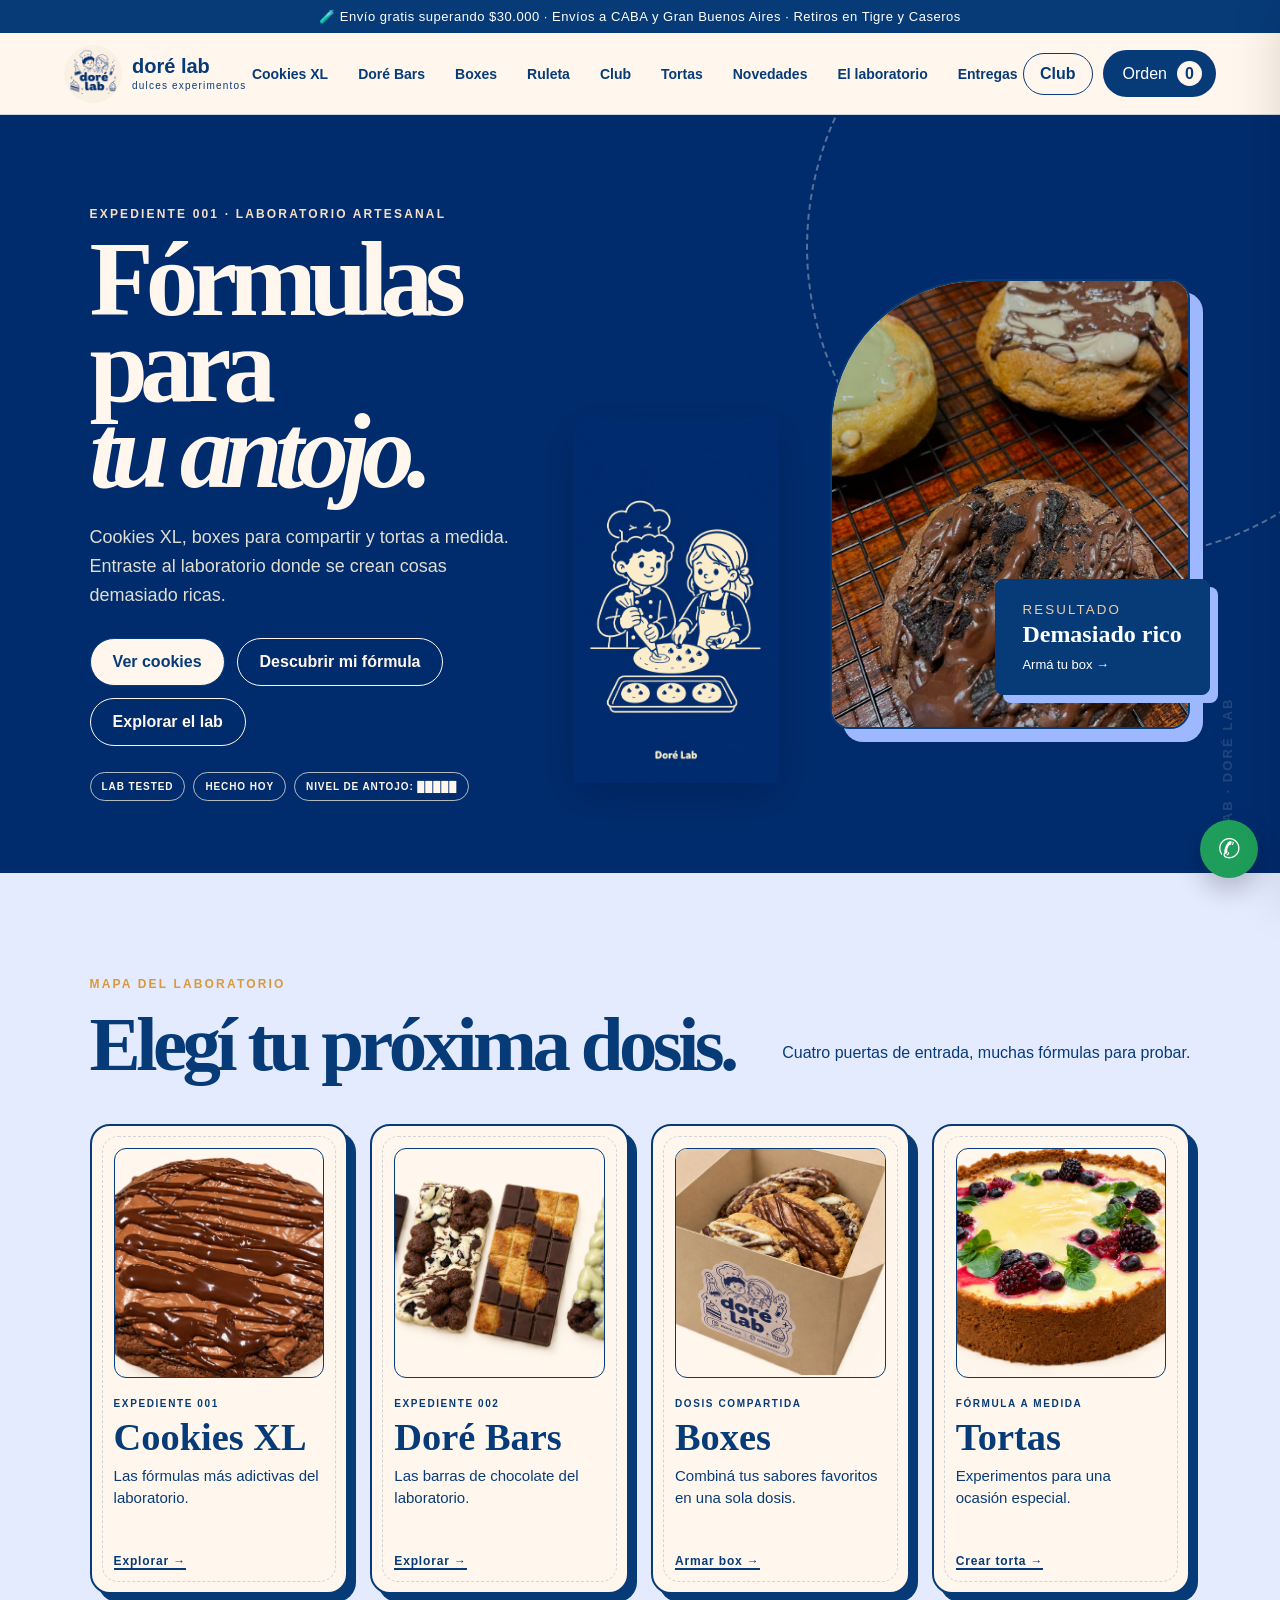
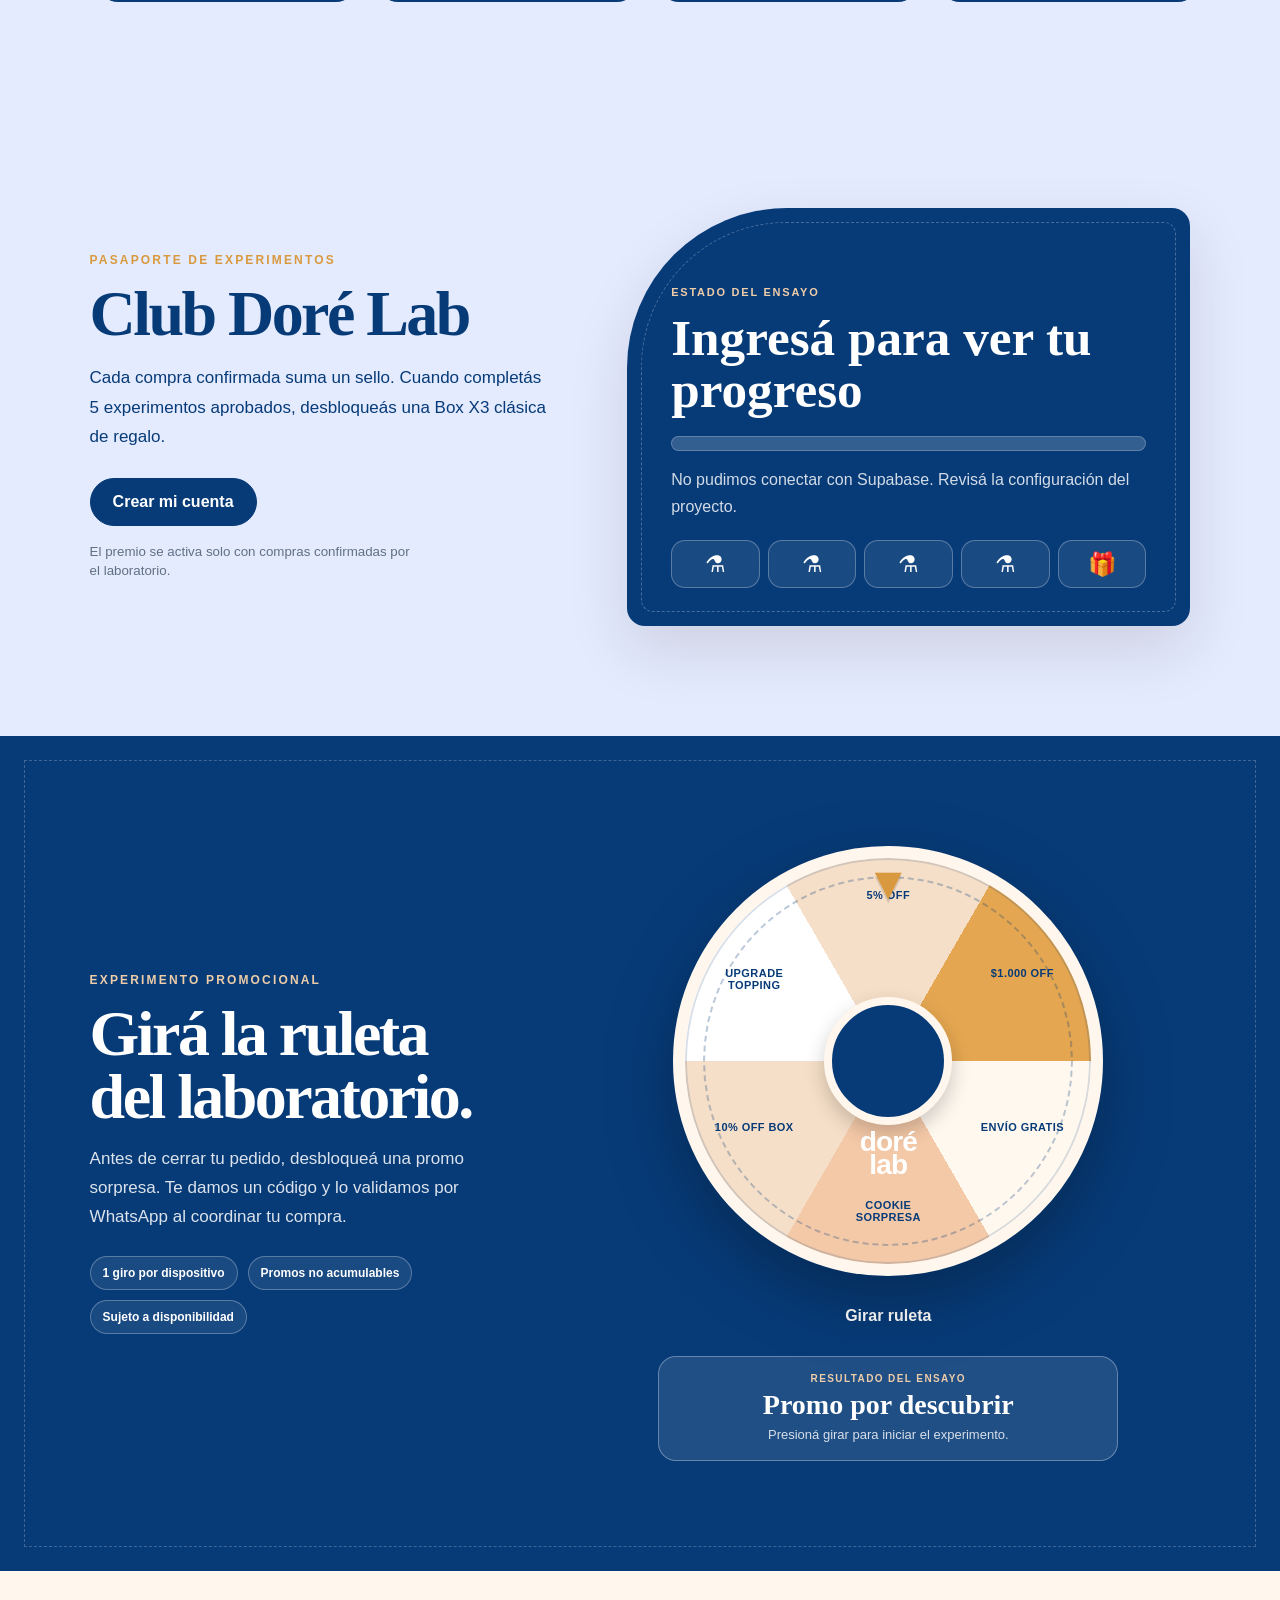
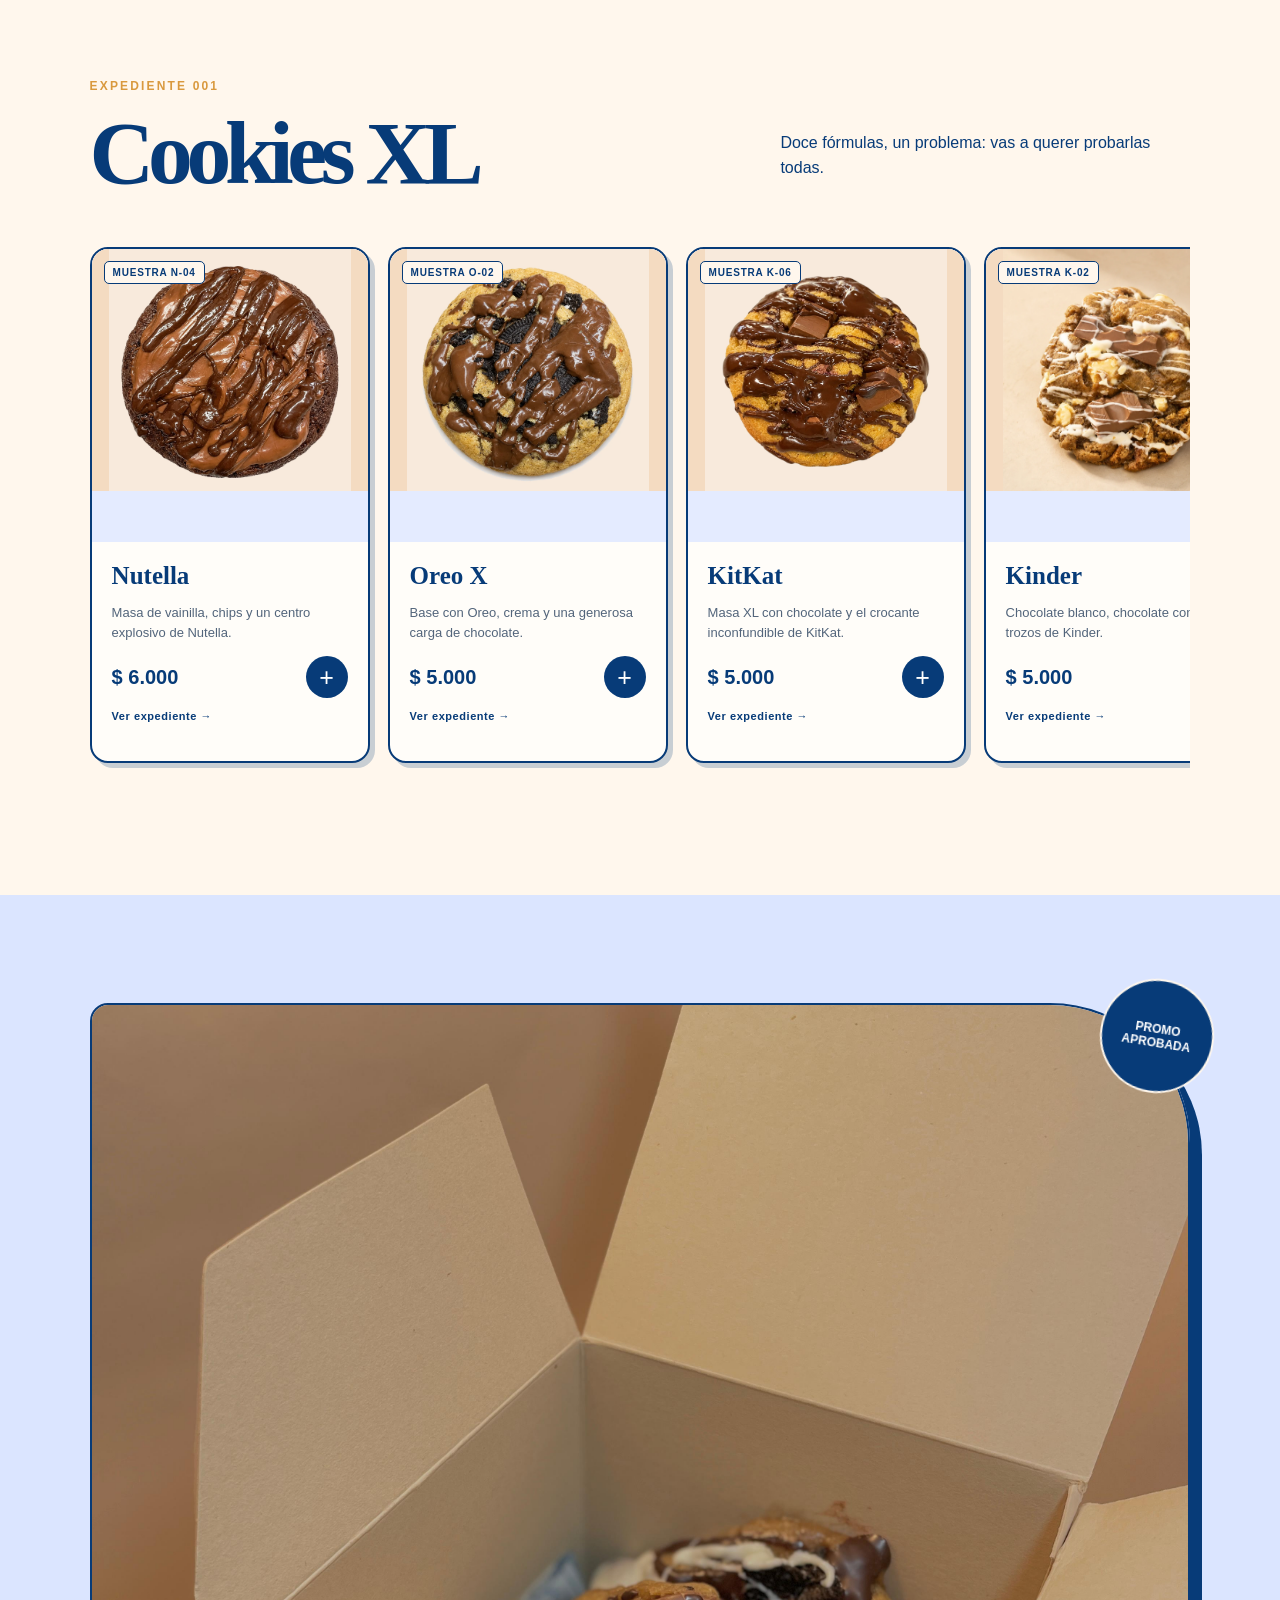
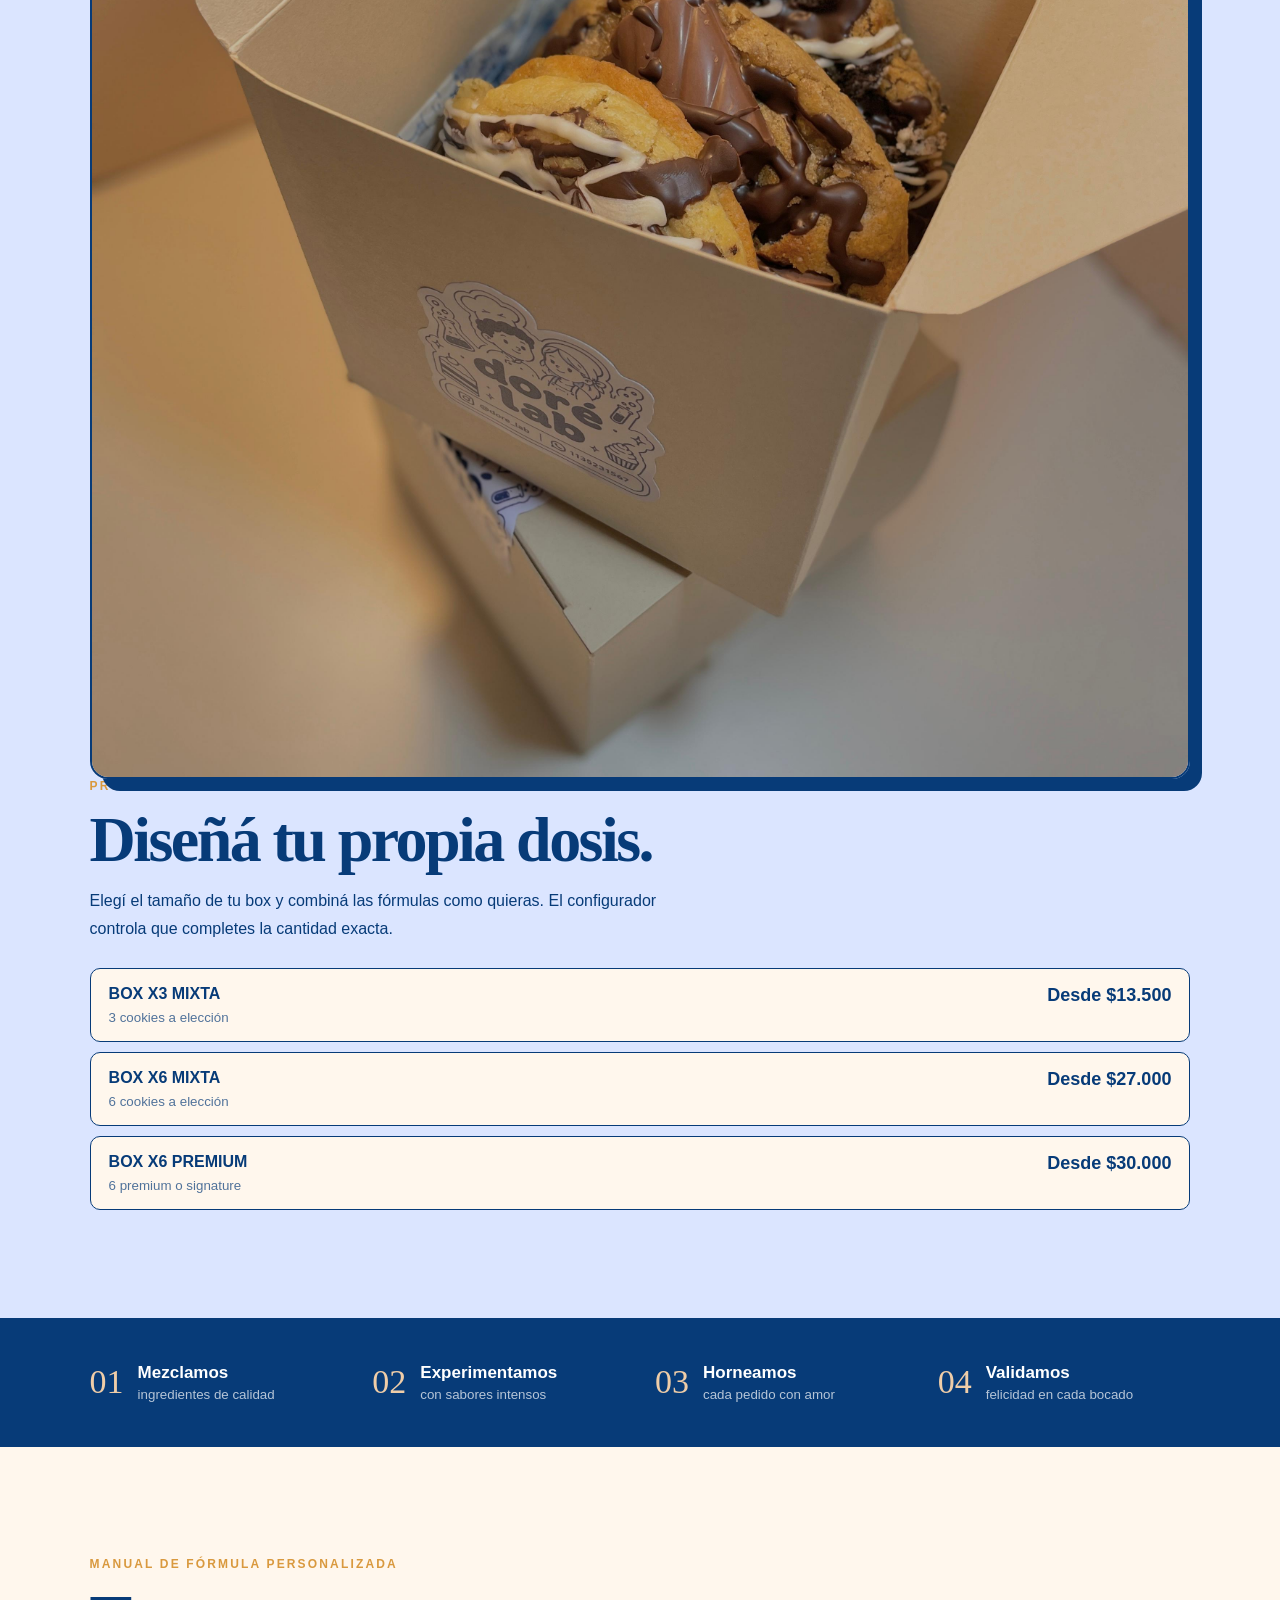
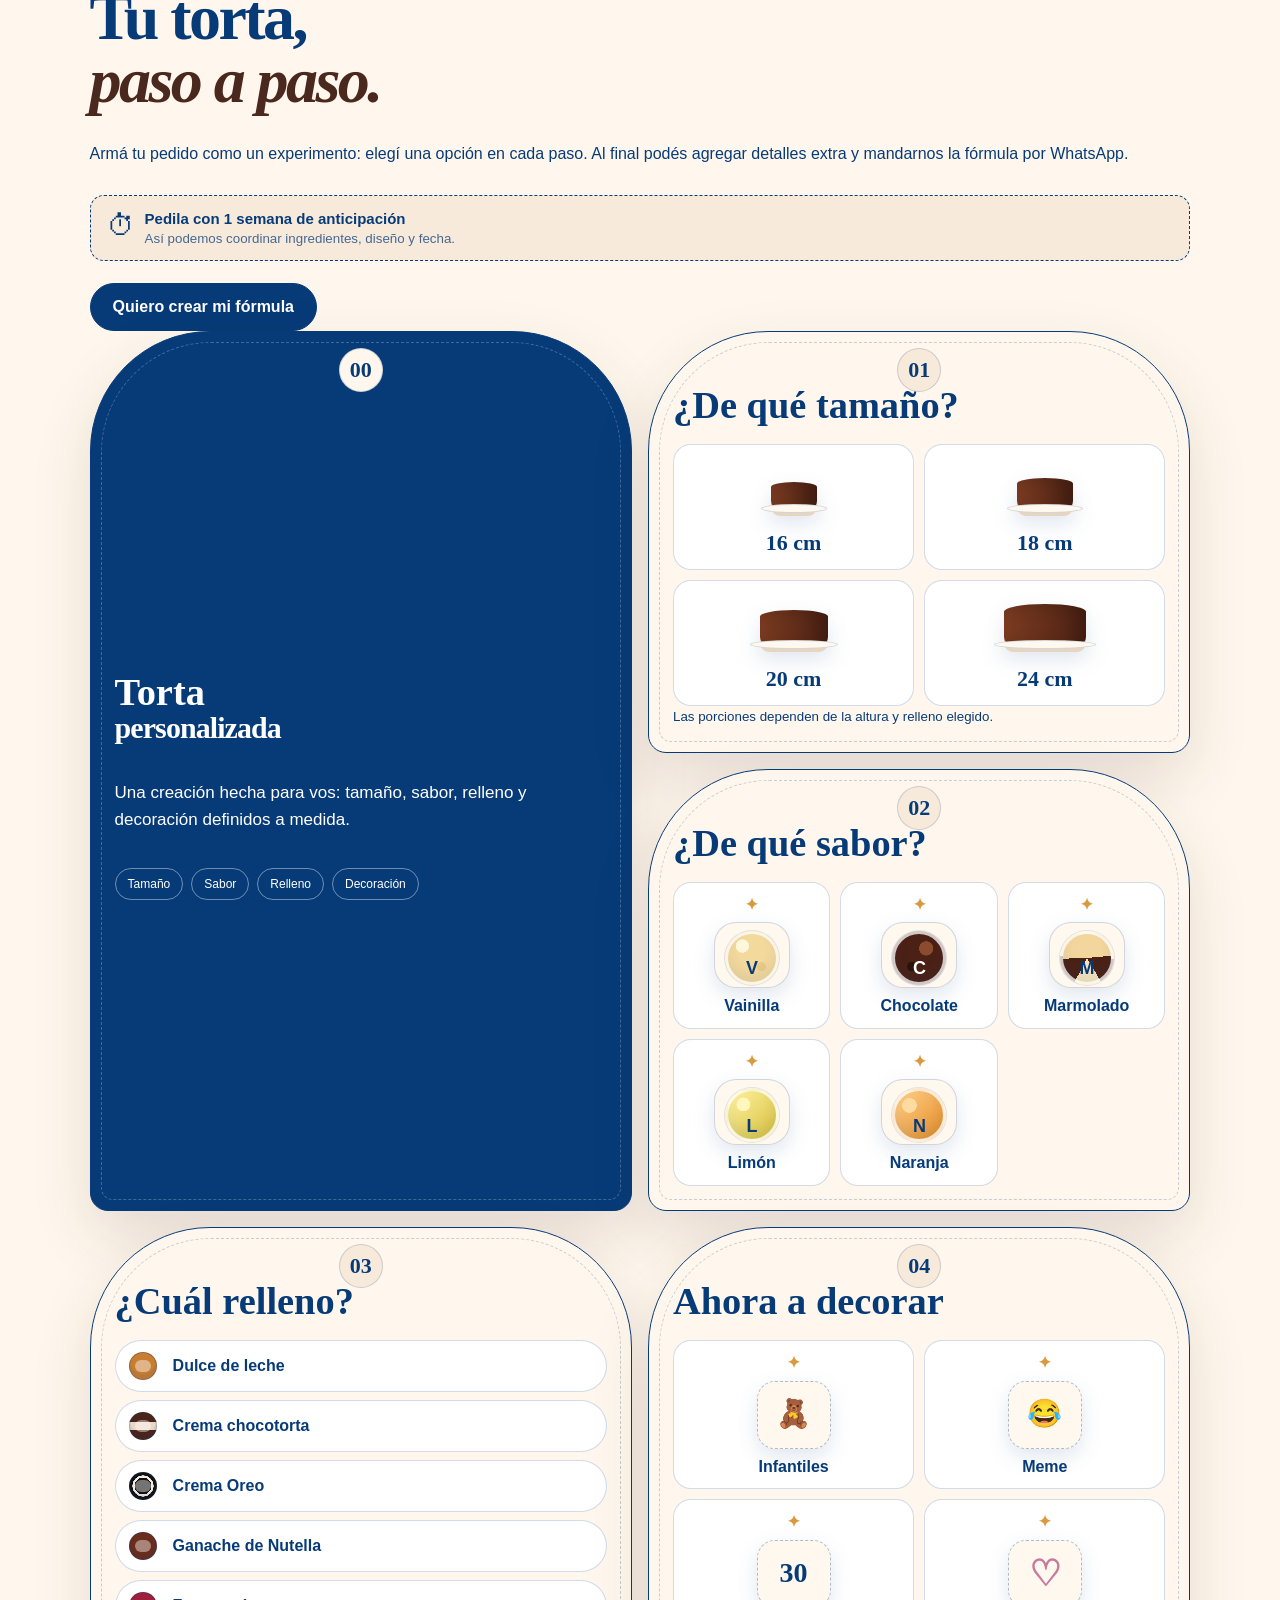
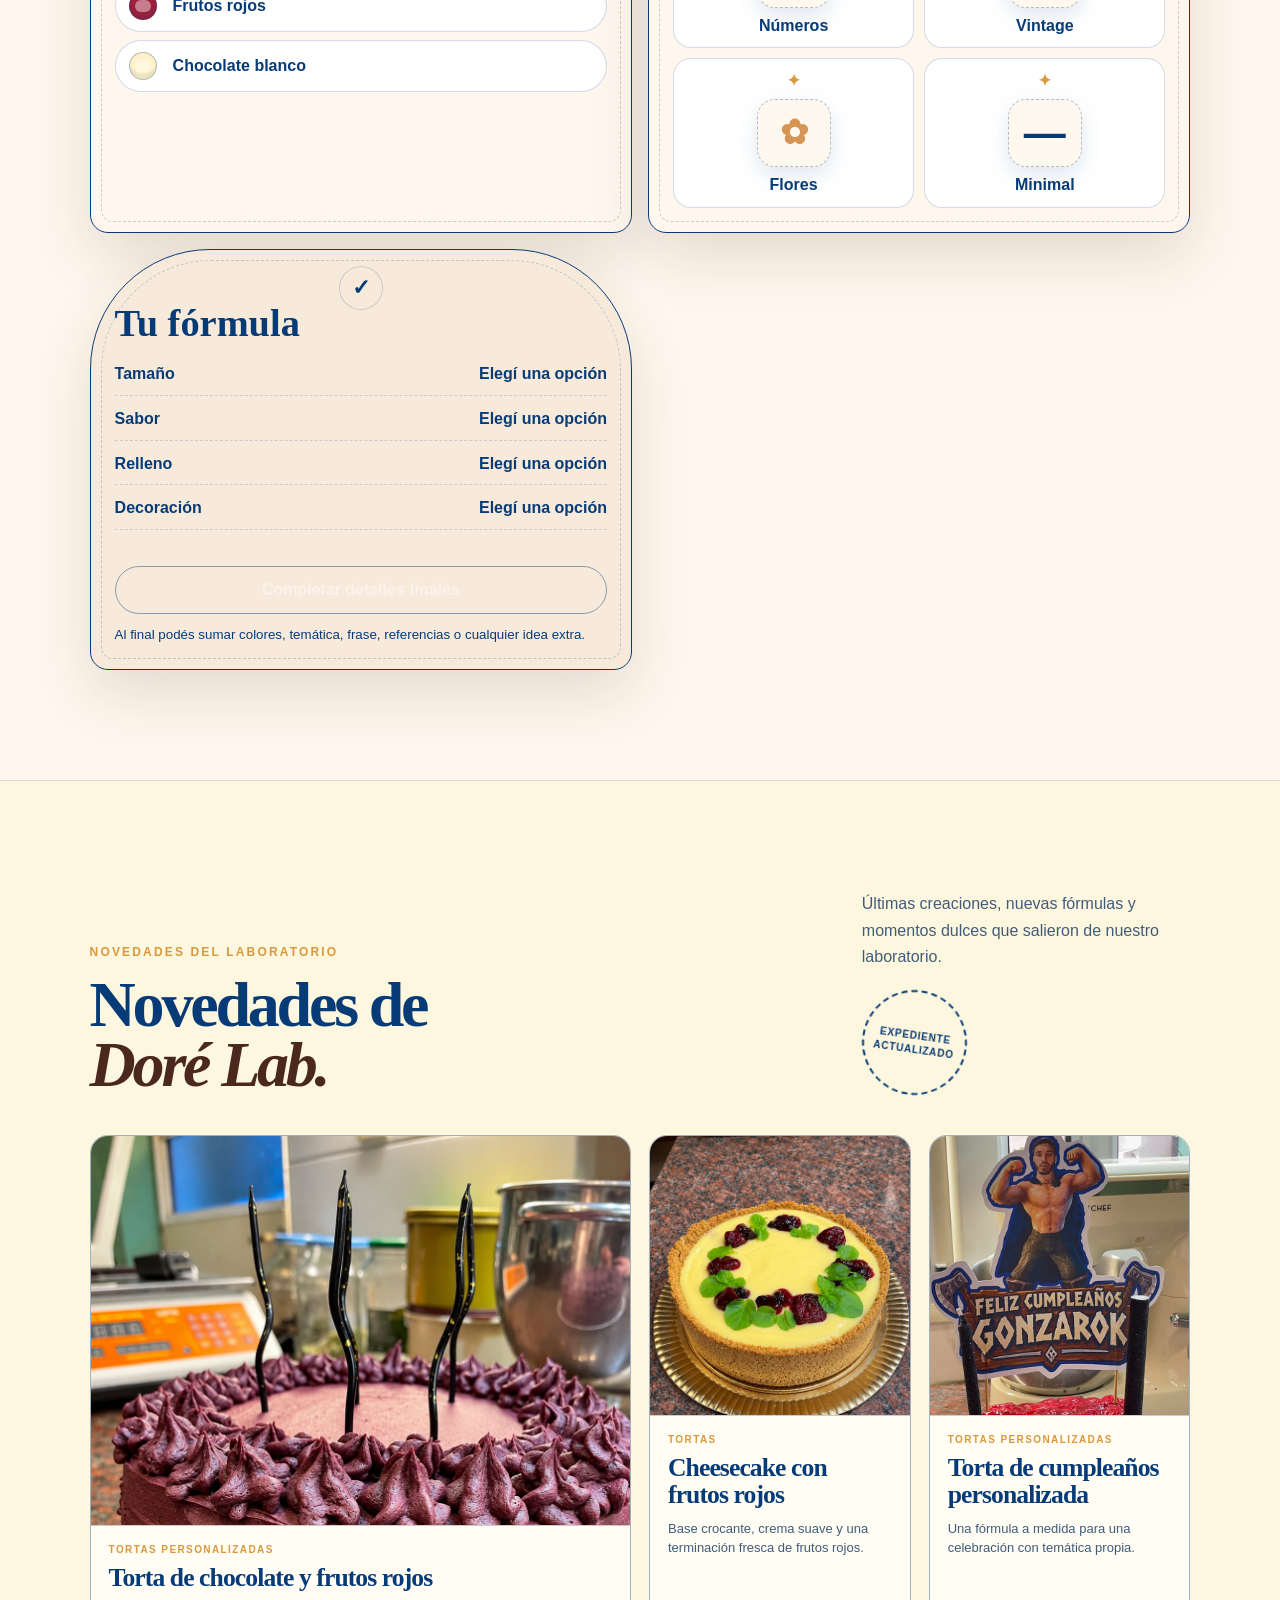
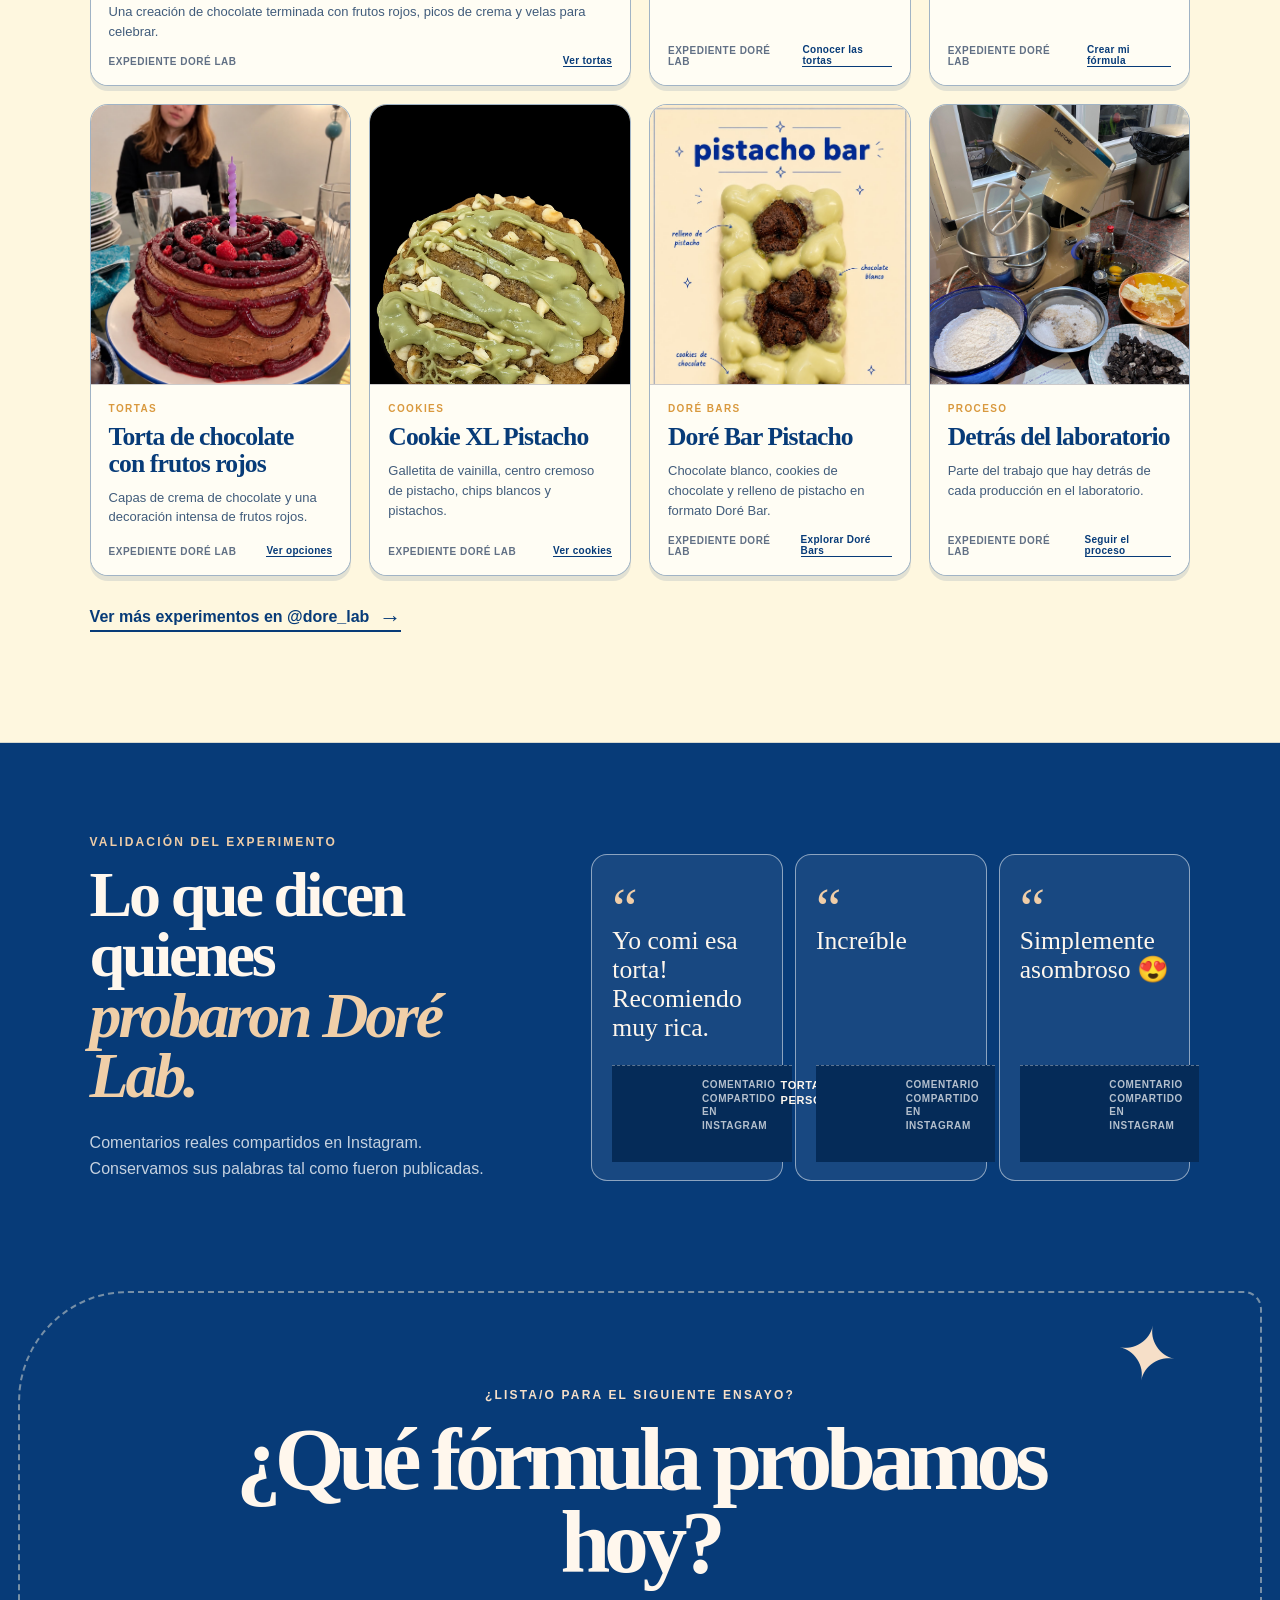
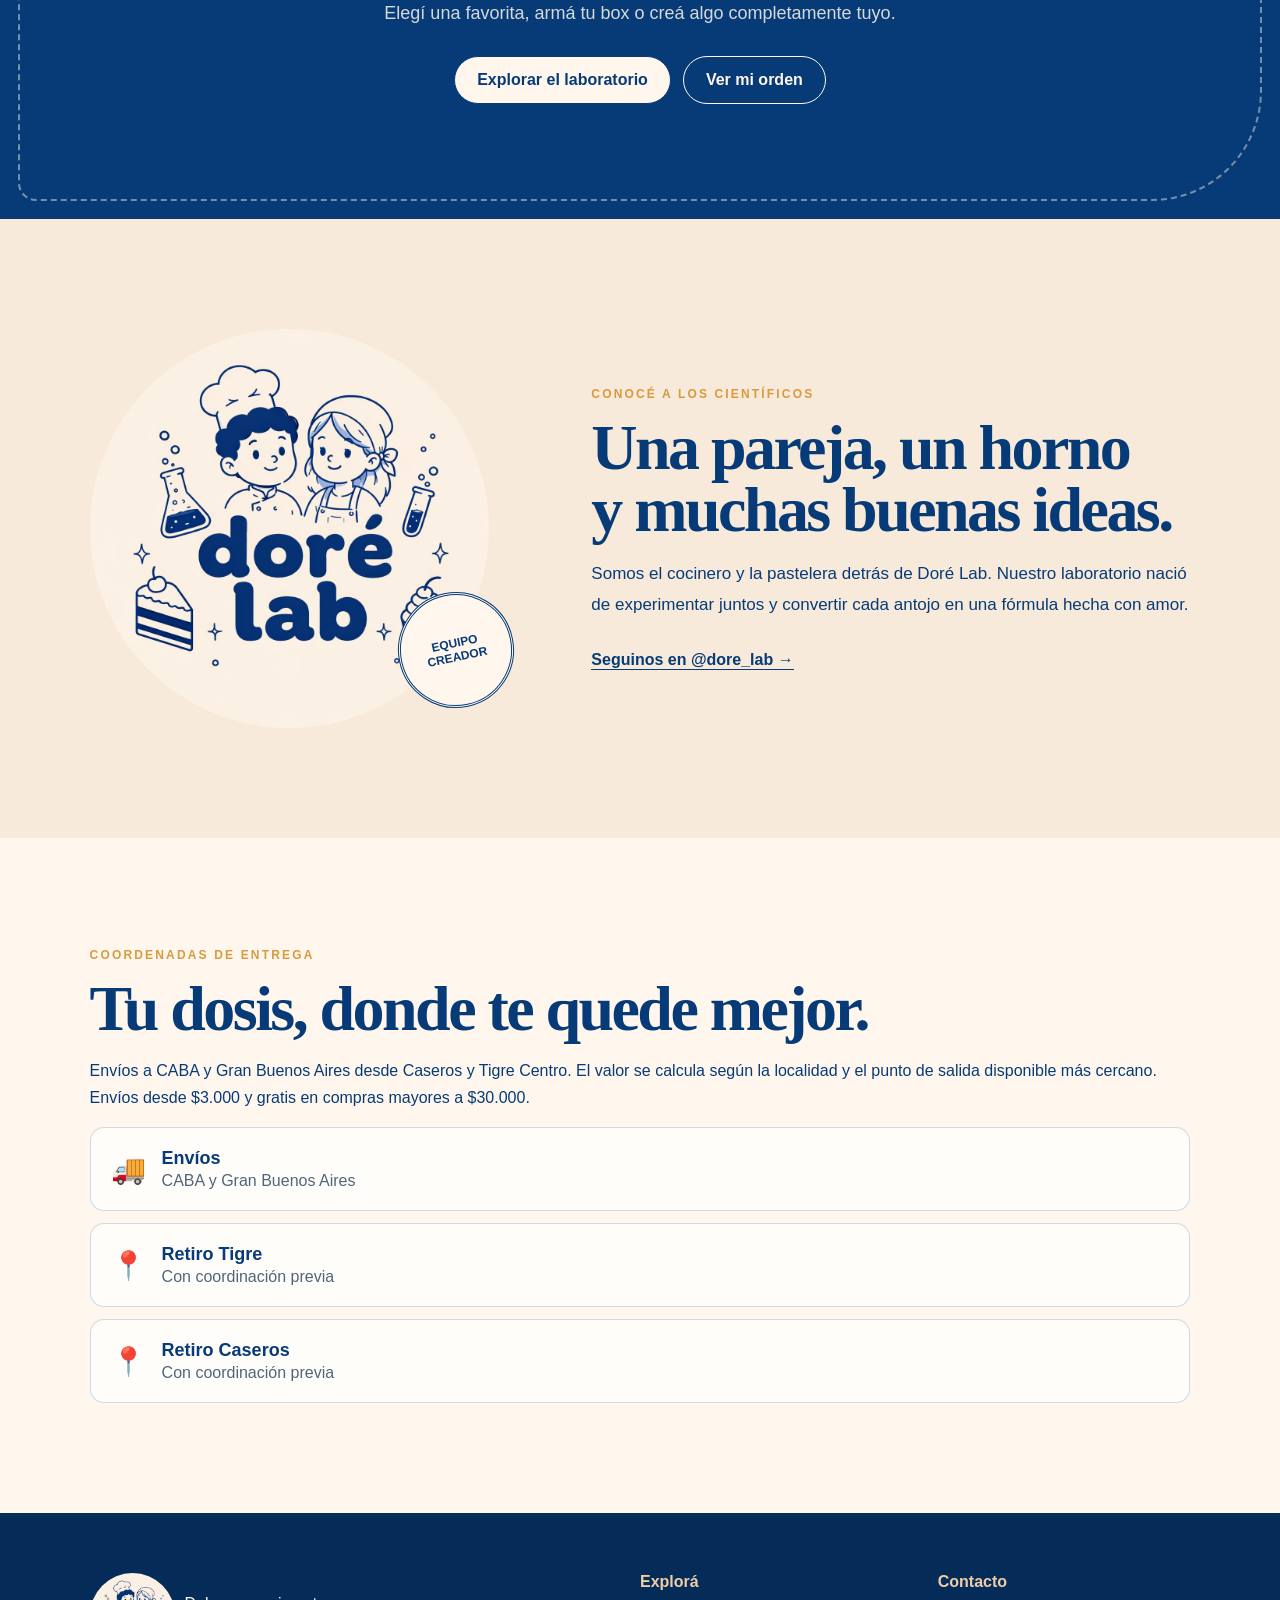
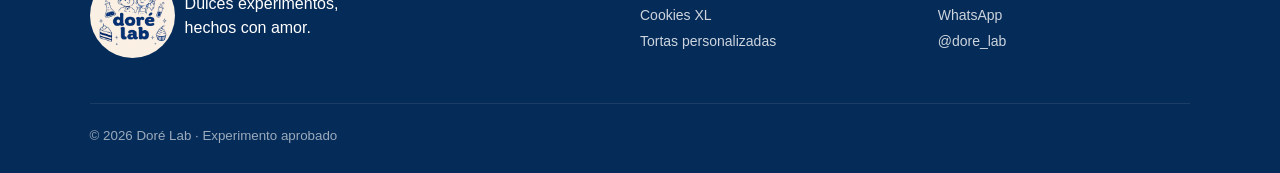
==== index.html @ f31ddc80 "Add files via upload" ====
﻿<!doctype html>
<html lang="es">
<head>
  <meta charset="utf-8">
  <meta name="viewport" content="width=device-width, initial-scale=1">
  <meta name="theme-color" content="#073b78">
  <meta name="description" content="Doré Lab: cookies XL y tortas personalizadas. Dulces experimentos, hechos con amor.">
  <title>Doré Lab | Laboratorio de cosas ricas</title>
  <link rel="icon" href="data:,">
  <link rel="stylesheet" href="styles.css">
  <link rel="stylesheet" href="v2.css">
  <script src="https://cdn.jsdelivr.net/npm/@supabase/supabase-js@2" defer></script>
  <script src="supabase-client.js" defer></script>
  <script src="app.js" defer></script>
  <script src="novedades.js" defer></script>
  <script src="club.js" defer></script>
</head>
<body class="page-home">
  <div class="announcement">🧪 Envío gratis superando $30.000 · Envíos a CABA y Gran Buenos Aires · Retiros en Tigre y Caseros</div>
  <header class="site-header">
    <a class="brand" href="index.html" aria-label="Doré Lab, inicio">
      <img src="assets/logo.png" alt="Doré Lab, cocinero y pastelera">
      <span><b>doré lab</b><small>dulces experimentos</small></span>
    </a>
    <nav aria-label="Navegación principal">
      <a href="cookies.html">Cookies XL</a>
      <a href="bars.html">Doré Bars</a>
      <a href="boxes.html">Boxes</a>
      <a href="index.html#ruleta">Ruleta</a>
      <a href="index.html#club">Club</a>
      <a href="tortas.html">Tortas</a>
      <a href="index.html#novedades">Novedades</a>
      <a href="index.html#nosotros">El laboratorio</a>
      <a href="entregas.html">Entregas</a>
    </nav>
    <div class="header-actions">
      <button class="club-button" type="button" data-open-club>Club</button>
      <button class="cart-button" type="button" data-open-cart aria-label="Abrir carrito">
        <span>Orden</span><b data-cart-count>0</b>
      </button>
    </div>
  </header>

  <main>
    <section class="hero lab-hero" id="inicio">
      <div class="hero-copy">
        <p class="eyebrow">EXPEDIENTE 001 · LABORATORIO ARTESANAL</p>
        <h1>Fórmulas para<br><em>tu antojo.</em></h1>
        <p class="hero-text">Cookies XL, boxes para compartir y tortas a medida. Entraste al laboratorio donde se crean cosas demasiado ricas.</p>
        <div class="hero-actions">
          <a class="button primary" href="cookies.html">Ver cookies</a>
          <a class="button secondary" href="laboratorio-del-antojo.html">Descubrir mi fórmula</a>
          <a class="button secondary" href="#explorar">Explorar el lab</a>
        </div>
        <div class="hero-proof"><span>LAB TESTED</span><span>HECHO HOY</span><span>NIVEL DE ANTOJO: █████</span></div>
      </div>
      <div class="hero-avatar-panel" aria-hidden="true"><img src="assets/hero-avatar-lab.png" alt=""></div>
      <div class="hero-visual hero-photo">
        <div class="hero-orbit orbit-one">✦</div><div class="hero-orbit orbit-two">⚗</div>
        <img src="assets/hero-cookies-2026-08-28.jpeg?v=20260828" alt="Cookies Doré Lab recién horneadas">
        <div class="hero-label"><small>RESULTADO</small><b>Demasiado rico</b><a href="boxes.html">Armá tu box →</a></div>
        <img class="hero-avatar" src="assets/logo.png" alt="Avatares Doré Lab">
      </div>
    </section>

    <section class="section home-lab-map" id="explorar" aria-label="Accesos principales Doré Lab">
      <div class="section-heading">
        <div><p class="eyebrow">MAPA DEL LABORATORIO</p><h2>Elegí tu próxima dosis.</h2></div>
        <p>Cuatro puertas de entrada, muchas fórmulas para probar.</p>
      </div>
      <div class="lab-map-grid">
        <a class="lab-door cookies-door" href="cookies.html"><img src="assets/category-cookie.png" alt="Cookie XL Doré Lab" loading="lazy"><small>EXPEDIENTE 001</small><b>Cookies XL</b><p>Las fórmulas más adictivas del laboratorio.</p><span class="door-link">Explorar →</span></a>
        <a class="lab-door bars-door" href="bars.html"><img src="assets/category-bars.png" alt="Doré Bars de chocolate" loading="lazy"><small>EXPEDIENTE 002</small><b>Doré Bars</b><p>Las barras de chocolate del laboratorio.</p><span class="door-link">Explorar →</span></a>
        <a class="lab-door boxes-door" href="boxes.html"><img src="assets/category-box.png" alt="Box de cookies Doré Lab" loading="lazy"><small>DOSIS COMPARTIDA</small><b>Boxes</b><p>Combiná tus sabores favoritos en una sola dosis.</p><span class="door-link">Armar box →</span></a>
        <a class="lab-door cakes-door" href="tortas.html"><img src="assets/category-cake.png" alt="Torta Doré Lab" loading="lazy"><small>FÓRMULA A MEDIDA</small><b>Tortas</b><p>Experimentos para una ocasión especial.</p><span class="door-link">Crear torta →</span></a>
      </div>
    </section>

    <section class="club-section section" id="club">
      <div class="club-copy">
        <p class="eyebrow">Pasaporte de experimentos</p>
        <h2>Club Doré Lab</h2>
        <p>Cada compra confirmada suma un sello. Cuando completás 5 experimentos aprobados, desbloqueás una Box X3 clásica de regalo.</p>
        <div class="club-actions">
          <button class="button primary" type="button" data-open-club>Crear mi cuenta</button>
          <small>El premio se activa solo con compras confirmadas por el laboratorio.</small>
        </div>
      </div>
      <div class="club-card" data-club-card>
        <small>ESTADO DEL ENSAYO</small>
        <h3 data-club-title>Ingresá para ver tu progreso</h3>
        <div class="club-progress" aria-label="Progreso hacia Box X3 de regalo">
          <span data-club-bar style="width:0%"></span>
        </div>
        <p data-club-copy>Guardamos tus compras confirmadas y te avisamos cuando llegás a 5.</p>
        <div class="club-stamps" data-club-stamps aria-hidden="true">
          <span>⚗</span><span>⚗</span><span>⚗</span><span>⚗</span><span>🎁</span>
        </div>
      </div>
    </section>

    <section class="roulette-section section" id="ruleta">
      <div class="roulette-copy">
        <p class="eyebrow">Experimento promocional</p>
        <h2>Girá la ruleta del laboratorio.</h2>
        <p>Antes de cerrar tu pedido, desbloqueá una promo sorpresa. Te damos un código y lo validamos por WhatsApp al coordinar tu compra.</p>
        <div class="roulette-rules">
          <span>1 giro por dispositivo</span>
          <span>Promos no acumulables</span>
          <span>Sujeto a disponibilidad</span>
        </div>
      </div>
      <div class="roulette-lab" aria-label="Ruleta de promociones Doré Lab">
        <div class="roulette-pointer" aria-hidden="true">▼</div>
        <div class="promo-wheel" data-promo-wheel>
          <span style="--a:0deg">5% OFF</span>
          <span style="--a:60deg">$1.000 OFF</span>
          <span style="--a:120deg">ENVÍO GRATIS</span>
          <span style="--a:180deg">COOKIE SORPRESA</span>
          <span style="--a:240deg">10% OFF BOX</span>
          <span style="--a:300deg">UPGRADE TOPPING</span>
        </div>
        <div class="wheel-center" aria-hidden="true">doré<br>lab</div>
        <button class="button primary" type="button" data-spin-promo>Girar ruleta</button>
        <div class="promo-result" data-promo-result>
          <small>RESULTADO DEL ENSAYO</small>
          <b>Promo por descubrir</b>
          <span>Presioná girar para iniciar el experimento.</span>
        </div>
        <button class="button secondary" type="button" data-use-promo hidden>Usar promo por WhatsApp</button>
      </div>
    </section>

    <section class="section cookies-section" id="cookies">
      <div class="section-heading">
        <div><p class="eyebrow">Expediente 001</p><h2>Cookies XL</h2></div>
        <p>Doce fórmulas, un problema: vas a querer probarlas todas.</p>
      </div>
      <div class="product-grid" data-product-grid></div>
    </section>

    <section class="boxes section" id="boxes">
      <div class="boxes-photo"><img src="assets/box-real.jpeg" alt="Box Doré Lab abierta con cookies surtidas"></div>
      <div class="boxes-copy">
        <p class="eyebrow">Promos de laboratorio</p>
        <h2>Diseñá tu propia dosis.</h2>
        <p>Elegí el tamaño de tu box y combiná las fórmulas como quieras. El configurador controla que completes la cantidad exacta.</p>
        <div class="box-options">
          <button type="button" data-open-box="box3"><span>BOX X3 MIXTA</span><b>Desde $13.500</b><small>3 cookies a elección</small></button>
          <button type="button" data-open-box="box6"><span>BOX X6 MIXTA</span><b>Desde $27.000</b><small>6 cookies a elección</small></button>
          <button type="button" data-open-box="box6p"><span>BOX X6 PREMIUM</span><b>Desde $30.000</b><small>6 premium o signature</small></button>
        </div>
      </div>
    </section>

    <section class="lab-strip" aria-label="Características de Doré Lab">
      <div><span>01</span><b>Mezclamos</b><small>ingredientes de calidad</small></div>
      <div><span>02</span><b>Experimentamos</b><small>con sabores intensos</small></div>
      <div><span>03</span><b>Horneamos</b><small>cada pedido con amor</small></div>
      <div><span>04</span><b>Validamos</b><small>felicidad en cada bocado</small></div>
    </section>

    <section class="section cakes-section custom-cake-lab" id="tortas">
      <div class="cake-intro">
        <p class="eyebrow">Manual de fórmula personalizada</p>
        <h2>Tu torta,<br><em>paso a paso.</em></h2>
        <p>Armá tu pedido como un experimento: elegí una opción en cada paso. Al final podés agregar detalles extra y mandarnos la fórmula por WhatsApp.</p>
        <div class="cake-warning"><span>⏱</span><b>Pedila con 1 semana de anticipación</b><small>Así podemos coordinar ingredientes, diseño y fecha.</small></div>
        <button class="button primary" type="button" data-open-cake>Quiero crear mi fórmula</button>
      </div>
      <div class="cake-manual" aria-label="Manual para pedir una torta personalizada">
        <article class="manual-card main-card">
          <span class="manual-number">00</span>
          <h3>Torta<br><span>personalizada</span></h3>
          <p>Una creación hecha para vos: tamaño, sabor, relleno y decoración definidos a medida.</p>
          <div class="manual-pills"><span>Tamaño</span><span>Sabor</span><span>Relleno</span><span>Decoración</span></div>
        </article>
        <article class="manual-card">
          <span class="manual-number">01</span>
          <h3>¿De qué tamaño?</h3>
          <div class="choice-grid sizes">
            <button type="button" data-cake-choice="size" data-cake-value="16 cm"><span class="option-visual cake-size s16"></span><span>16 cm</span></button>
            <button type="button" data-cake-choice="size" data-cake-value="18 cm"><span class="option-visual cake-size s18"></span><span>18 cm</span></button>
            <button type="button" data-cake-choice="size" data-cake-value="20 cm"><span class="option-visual cake-size s20"></span><span>20 cm</span></button>
            <button type="button" data-cake-choice="size" data-cake-value="24 cm"><span class="option-visual cake-size s24"></span><span>24 cm</span></button>
          </div>
          <small>Las porciones dependen de la altura y relleno elegido.</small>
        </article>
        <article class="manual-card">
          <span class="manual-number">02</span>
          <h3>¿De qué sabor?</h3>
          <div class="choice-grid flavors">
            <button type="button" data-cake-choice="flavor" data-cake-value="Vainilla"><span class="option-visual cake-slice vanilla"></span><span>Vainilla</span></button>
            <button type="button" data-cake-choice="flavor" data-cake-value="Chocolate"><span class="option-visual cake-slice chocolate"></span><span>Chocolate</span></button>
            <button type="button" data-cake-choice="flavor" data-cake-value="Marmolado"><span class="option-visual cake-slice marble"></span><span>Marmolado</span></button>
            <button type="button" data-cake-choice="flavor" data-cake-value="Limón"><span class="option-visual cake-slice lemon"></span><span>Limón</span></button>
            <button type="button" data-cake-choice="flavor" data-cake-value="Naranja"><span class="option-visual cake-slice orange"></span><span>Naranja</span></button>
          </div>
        </article>
        <article class="manual-card">
          <span class="manual-number">03</span>
          <h3>¿Cuál relleno?</h3>
          <div class="filling-list">
            <button type="button" data-cake-choice="filling" data-cake-value="Dulce de leche"><span class="filling-chip ddl"></span><span>Dulce de leche</span></button>
            <button type="button" data-cake-choice="filling" data-cake-value="Crema chocotorta"><span class="filling-chip chocotorta"></span><span>Crema chocotorta</span></button>
            <button type="button" data-cake-choice="filling" data-cake-value="Crema Oreo"><span class="filling-chip oreo"></span><span>Crema Oreo</span></button>
            <button type="button" data-cake-choice="filling" data-cake-value="Ganache de Nutella"><span class="filling-chip nutella"></span><span>Ganache de Nutella</span></button>
            <button type="button" data-cake-choice="filling" data-cake-value="Ganache de frutos rojos"><span class="filling-chip frutos"></span><span>Frutos rojos</span></button>
            <button type="button" data-cake-choice="filling" data-cake-value="Chocolate blanco"><span class="filling-chip blanco"></span><span>Chocolate blanco</span></button>
          </div>
        </article>
        <article class="manual-card">
          <span class="manual-number">04</span>
          <h3>Ahora a decorar</h3>
          <div class="decor-grid">
            <button type="button" data-cake-choice="decor" data-cake-value="Infantil"><span class="option-visual decor-icon kids"></span><span>Infantiles</span></button>
            <button type="button" data-cake-choice="decor" data-cake-value="Meme"><span class="option-visual decor-icon meme"></span><span>Meme</span></button>
            <button type="button" data-cake-choice="decor" data-cake-value="Números"><span class="option-visual decor-icon number"></span><span>Números</span></button>
            <button type="button" data-cake-choice="decor" data-cake-value="Vintage"><span class="option-visual decor-icon vintage"></span><span>Vintage</span></button>
            <button type="button" data-cake-choice="decor" data-cake-value="Flores"><span class="option-visual decor-icon flowers"></span><span>Flores</span></button>
            <button type="button" data-cake-choice="decor" data-cake-value="Minimalista"><span class="option-visual decor-icon minimal"></span><span>Minimal</span></button>
          </div>
        </article>
        <article class="manual-card formula-summary">
          <span class="manual-number">✓</span>
          <h3>Tu fórmula</h3>
          <div class="formula-lines">
            <p><b>Tamaño</b><span data-cake-summary="size">Elegí una opción</span></p>
            <p><b>Sabor</b><span data-cake-summary="flavor">Elegí una opción</span></p>
            <p><b>Relleno</b><span data-cake-summary="filling">Elegí una opción</span></p>
            <p><b>Decoración</b><span data-cake-summary="decor">Elegí una opción</span></p>
          </div>
          <button class="button primary manual-cta" type="button" data-open-cake-summary disabled>Completar detalles finales</button>
          <small>Al final podés sumar colores, temática, frase, referencias o cualquier idea extra.</small>
        </article>
      </div>
    </section>

    <section class="section dore-news-section" id="novedades" aria-labelledby="novedades-title">
      <div class="dore-news-heading">
        <div>
          <p class="eyebrow">NOVEDADES DEL LABORATORIO</p>
          <h2 id="novedades-title">Novedades de<br><em>Doré Lab.</em></h2>
        </div>
        <div class="dore-news-heading-copy">
          <p>Últimas creaciones, nuevas fórmulas y momentos dulces que salieron de nuestro laboratorio.</p>
          <span class="dore-news-stamp">EXPEDIENTE<br>ACTUALIZADO</span>
        </div>
      </div>
      <div class="dore-news-grid" data-news-grid aria-live="polite"></div>
      <a class="dore-news-instagram-link" href="https://instagram.com/dore_lab" target="_blank" rel="noreferrer">Ver más experimentos en @dore_lab <span aria-hidden="true">→</span></a>
    </section>

    <section class="dore-testimonials" aria-labelledby="opiniones-title">
      <div class="dore-testimonials-inner">
        <div class="dore-testimonials-heading">
          <p class="eyebrow">VALIDACIÓN DEL EXPERIMENTO</p>
          <h2 id="opiniones-title">Lo que dicen quienes<br><em>probaron Doré Lab.</em></h2>
          <p>Comentarios reales compartidos en Instagram. Conservamos sus palabras tal como fueron publicadas.</p>
        </div>
        <div class="dore-testimonial-grid" data-testimonial-grid aria-live="polite"></div>
      </div>
    </section>

    <section class="lab-final-cta" aria-label="Explorar todos los productos">
      <div class="cta-doodle">✦</div>
      <p class="eyebrow">¿LISTA/O PARA EL SIGUIENTE ENSAYO?</p>
      <h2>¿Qué fórmula probamos hoy?</h2>
      <p>Elegí una favorita, armá tu box o creá algo completamente tuyo.</p>
      <div class="hero-actions"><a class="button primary" href="cookies.html">Explorar el laboratorio</a><button class="button secondary" type="button" data-open-cart>Ver mi orden</button></div>
    </section>

    <section class="story section" id="nosotros">
      <div class="story-logo"><img src="assets/logo.png" alt="Avatares de los creadores de Doré Lab"></div>
      <div class="story-copy">
        <p class="eyebrow">Conocé a los científicos</p>
        <h2>Una pareja, un horno<br>y muchas buenas ideas.</h2>
        <p>Somos el cocinero y la pastelera detrás de Doré Lab. Nuestro laboratorio nació de experimentar juntos y convertir cada antojo en una fórmula hecha con amor.</p>
        <a class="text-link" href="https://instagram.com/dore_lab" target="_blank" rel="noreferrer">Seguinos en @dore_lab →</a>
      </div>
    </section>

    <section class="delivery section" id="entregas">
      <div class="delivery-copy">
        <p class="eyebrow">Coordenadas de entrega</p>
        <h2>Tu dosis, donde te quede mejor.</h2>
        <p>Envíos a CABA y Gran Buenos Aires desde Caseros y Tigre Centro. El valor se calcula según la localidad y el punto de salida disponible más cercano. Envíos desde $3.000 y gratis en compras mayores a $30.000.</p>
      </div>
      <div class="delivery-cards">
        <article><span>🚚</span><div><b>Envíos</b><p>CABA y Gran Buenos Aires</p></div></article>
        <article><span>📍</span><div><b>Retiro Tigre</b><p>Con coordinación previa</p></div></article>
        <article><span>📍</span><div><b>Retiro Caseros</b><p>Con coordinación previa</p></div></article>
      </div>
    </section>
  </main>

  <footer>
    <div class="footer-brand"><img src="assets/logo.png" alt=""><p>Dulces experimentos,<br>hechos con amor.</p></div>
    <div><b>Explorá</b><a href="cookies.html">Cookies XL</a><a href="tortas.html">Tortas personalizadas</a></div>
    <div><b>Contacto</b><a href="https://wa.me/5491135231567" target="_blank" rel="noreferrer">WhatsApp</a><a href="https://instagram.com/dore_lab" target="_blank" rel="noreferrer">@dore_lab</a></div>
    <small>© 2026 Doré Lab · Experimento aprobado</small>
  </footer>

  <aside class="drawer" data-cart-drawer aria-hidden="true" aria-label="Tu orden">
    <div class="drawer-head"><div><small>EXPEDIENTE DE COMPRA</small><h2>Tu orden</h2></div><button type="button" data-close-cart aria-label="Cerrar">×</button></div>
    <div class="cart-items" data-cart-items></div>
    <div class="cart-empty" data-cart-empty><span>⚗</span><b>Tu orden está vacía</b><p>Agregá una fórmula para comenzar.</p></div>
    <div class="cart-footer" data-cart-footer>
      <div class="cart-total"><span>Productos</span><b data-cart-subtotal>$0</b></div>
      <div class="free-shipping-progress" data-free-shipping-progress>
        <div class="free-shipping-progress-top"><span data-free-shipping-copy>Te faltan $30.000 para envío gratis.</span><b data-free-shipping-percent>0%</b></div>
        <div class="free-shipping-track" aria-hidden="true"><span data-free-shipping-bar></span></div>
        <small>Meta de laboratorio: $30.000</small>
      </div>
      <label>Entrega o retiro
        <select data-delivery><option>Envío a domicilio</option><option>Retiro en Tigre</option><option>Retiro en Caseros</option></select>
      </label>
      <label data-postal-wrap>Código postal
        <input data-postal-code inputmode="numeric" autocomplete="postal-code" maxlength="8" placeholder="Ej: 1648 o C1425">
      </label>
      <div class="shipping-box" data-shipping-box>
        <span data-shipping-status>Ingresá tu código postal para calcular el envío.</span>
        <b data-shipping-cost>$0</b>
      </div>
      <div class="cart-promo-box" data-cart-promo hidden></div>
      <div class="cart-total final"><span>Total estimado</span><b data-cart-total>$0</b></div>
      <button class="button whatsapp" type="button" data-checkout>Enviar pedido por WhatsApp</button>
      <small>Envíos a CABA y Gran Buenos Aires desde Caseros y Tigre Centro. Envíos desde $3.000.</small>
    </div>
  </aside>
  <div class="overlay" data-overlay></div>

  <dialog class="product-modal" data-product-modal>
    <button class="modal-close" type="button" data-close-product aria-label="Cerrar">×</button>
    <div class="product-gallery">
      <img data-detail-main src="" alt="">
      <div class="product-photo-note">
        <small>IMAGEN PRINCIPAL</small>
        <p>Fórmula presentada con fondo cremita Doré Lab.</p>
      </div>
    </div>
    <div class="product-dossier">
      <p class="eyebrow" data-detail-code></p>
      <h2 data-detail-name></h2>
      <p class="dossier-lead" data-detail-bio></p>
      <div class="lab-data">
        <section><small>COMPOSICIÓN</small><p data-detail-formula></p></section>
        <section><small>ANÁLISIS SENSORIAL</small><p data-detail-texture></p></section>
        <section><small>NIVEL DE ANTOJO</small><div class="flasks">▲ ▲ ▲ ▲ ▲</div></section>
      </div>
      <div class="dossier-result"><span>RESULTADO DEL ENSAYO</span><b>✓ APROBADO</b></div>
      <div class="dossier-buy"><b data-detail-price></b><button class="button primary" type="button" data-detail-add>Agregar fórmula</button></div>
    </div>
  </dialog>

  <dialog class="box-modal" data-box-modal>
    <button class="modal-close" type="button" data-close-box aria-label="Cerrar">×</button>
    <p class="eyebrow">Configurador de muestras</p>
    <h2 data-box-title>Armá tu box</h2>
    <div class="box-progress"><span data-box-progress></span><b data-box-count>0 / 3</b></div>
    <div class="flavor-picker" data-flavor-picker></div>
    <div class="box-modal-foot"><div><small>TOTAL PROMO</small><b data-box-price></b></div><button class="button primary" type="button" data-add-box disabled>Agregar box</button></div>
  </dialog>

  <dialog class="cake-modal" data-cake-modal>
    <button class="modal-close" type="button" data-close-cake aria-label="Cerrar">×</button>
    <p class="eyebrow">Nueva fórmula</p><h2>Contanos tu idea</h2>
    <p>Completá lo que sepas. Los detalles finales los definimos juntos por WhatsApp.</p>
    <form data-cake-form>
      <label>¿Para cuántas personas?<input name="porciones" type="text" placeholder="Ej: 15 personas"></label>
      <label>Sabores que te gustan<input name="sabores" type="text" placeholder="Ej: chocolate y frutos rojos"></label>
      <label>Fecha del evento<input name="fecha" type="date"></label>
      <label>Contanos cómo la imaginás<textarea name="idea" rows="4" placeholder="Colores, temática, decoración..."></textarea></label>
      <button class="button whatsapp" type="submit">Consultar por WhatsApp</button>
    </form>
  </dialog>

  <dialog class="club-modal" data-club-modal>
    <button class="modal-close" type="button" data-close-club aria-label="Cerrar">×</button>
    <div data-club-auth-view>
      <p class="eyebrow">Club Doré Lab</p>
      <h2>Tu pasaporte dulce</h2>
      <p>Creá tu cuenta o ingresá para guardar tus experimentos aprobados.</p>
      <form data-club-form>
        <label>Nombre<input name="name" type="text" autocomplete="name" placeholder="Ej: Mateo"></label>
        <label>WhatsApp<input name="whatsapp" type="tel" autocomplete="tel" placeholder="Ej: 1135231567"></label>
        <label>Email<input name="email" type="email" autocomplete="email" required placeholder="tu@email.com"></label>
        <label>Contraseña<input name="password" type="password" autocomplete="current-password" required minlength="6" placeholder="Mínimo 6 caracteres"></label>
        <div class="club-form-actions">
          <button class="button primary" type="submit" data-club-submit="signup">Crear cuenta</button>
          <button class="button secondary" type="button" data-club-login>Ya tengo cuenta</button>
        </div>
      </form>
      <p class="club-message" data-club-message></p>
    </div>
    <div data-club-profile-view hidden>
      <p class="eyebrow">Experimento en curso</p>
      <h2 data-club-profile-name>Club Doré Lab</h2>
      <div class="club-profile-panel">
        <b data-club-profile-progress>0 / 5 compras</b>
        <div class="club-progress"><span data-club-modal-bar style="width:0%"></span></div>
        <p data-club-profile-copy>Te faltan 5 compras confirmadas para desbloquear tu Box X3 clásica.</p>
      </div>
      <div class="club-reward" data-club-reward hidden>
        <small>PREMIO DESBLOQUEADO</small>
        <b>Box X3 clásica de regalo</b>
        <span>Coordinamos la entrega por WhatsApp.</span>
      </div>
      <button class="button secondary" type="button" data-club-logout>Cerrar sesión</button>
    </div>
  </dialog>

  <a class="whatsapp-float" href="https://wa.me/5491135231567" target="_blank" rel="noreferrer" aria-label="Escribir a Doré Lab por WhatsApp">✆</a>
</body>
</html>
---- styles.css ----
﻿:root{--blue:#073b78;--blue2:#052b58;--cream:#fff7ed;--paper:#f8eadb;--peach:#efcda8;--gold:#d9993e;--choc:#4b281d;--white:#fffdf9;--line:rgba(7,59,120,.18);--shadow:0 24px 60px rgba(52,33,20,.13)}
*{box-sizing:border-box}html{scroll-behavior:smooth}body{margin:0;background:var(--cream);color:var(--blue);font-family:"Trebuchet MS",Arial,sans-serif}button,input,textarea,select{font:inherit}a{color:inherit;text-decoration:none}img{max-width:100%;display:block}.announcement{background:var(--blue);color:#fff;text-align:center;padding:9px 16px;font-size:13px;letter-spacing:.04em}.site-header{height:82px;display:flex;align-items:center;justify-content:space-between;padding:0 max(24px,5vw);position:sticky;top:0;z-index:30;background:rgba(255,247,237,.94);backdrop-filter:blur(14px);border-bottom:1px solid var(--line)}.brand{display:flex;align-items:center;gap:10px}.brand img{width:58px;height:58px;object-fit:cover;object-position:center 45%;border-radius:50%}.brand span{display:grid;line-height:1}.brand b{font-size:20px}.brand small{font-size:10px;letter-spacing:.12em;margin-top:5px}.site-header nav{display:flex;gap:30px;font-size:14px;font-weight:600}.site-header nav a{position:relative}.site-header nav a:after{content:"";position:absolute;left:0;right:100%;bottom:-6px;height:2px;background:var(--gold);transition:.2s}.site-header nav a:hover:after{right:0}.cart-button{border:0;background:var(--blue);color:#fff;border-radius:99px;padding:11px 14px 11px 20px;display:flex;gap:10px;align-items:center;cursor:pointer}.cart-button b{display:grid;place-items:center;background:var(--cream);color:var(--blue);width:25px;height:25px;border-radius:50%}.hero{min-height:760px;padding:70px max(24px,7vw) 90px;display:grid;grid-template-columns:.9fr 1.1fr;gap:6vw;align-items:center;overflow:hidden;background:radial-gradient(circle at 72% 22%,#f3d4af 0 12%,transparent 37%),linear-gradient(120deg,var(--cream),#faead7)}.eyebrow{text-transform:uppercase;letter-spacing:.18em;font-weight:700;font-size:12px;color:var(--gold);margin:0 0 16px}.hero h1,.section h2,.cake-modal h2{font-family:Georgia,"Times New Roman",serif;font-size:clamp(48px,6vw,86px);line-height:.98;letter-spacing:-.04em;margin:0}.hero h1 em,.cakes-section h2 em{font-weight:600;color:var(--choc)}.hero-text{font-size:18px;line-height:1.7;max-width:590px;margin:28px 0}.hero-actions{display:flex;gap:12px;flex-wrap:wrap}.button{border:1px solid var(--blue);border-radius:99px;padding:14px 22px;font-weight:700;display:inline-flex;align-items:center;justify-content:center;cursor:pointer;transition:transform .2s,box-shadow .2s,background .2s}.button:hover{transform:translateY(-2px);box-shadow:0 10px 22px rgba(7,59,120,.15)}.primary{background:var(--blue);color:white}.secondary{background:transparent}.proof{display:flex;gap:22px;font-size:13px;margin-top:26px;font-weight:600}.hero-visual{position:relative;display:grid;place-items:center}.specimen-card{background:var(--white);border:1px solid var(--blue);padding:15px 15px 18px;box-shadow:var(--shadow);transform:rotate(2deg);width:min(560px,100%);position:relative}.specimen-card:before{content:"";position:absolute;inset:8px;border:1px dashed var(--line);pointer-events:none}.specimen-card img{aspect-ratio:4/3;width:100%;object-fit:cover;object-position:center 47%;filter:saturate(.92)}.stamp{position:absolute;right:-20px;top:-32px;width:95px;height:95px;border:3px double var(--blue);background:var(--paper);border-radius:50%;z-index:2;display:grid;place-items:center;text-align:center;font-weight:800;font-size:12px;transform:rotate(10deg)}.specimen-caption{display:flex;justify-content:space-between;padding:16px 8px 0;font-size:12px}.float-badge{position:absolute;left:-30px;bottom:50px;background:var(--gold);color:var(--blue2);width:130px;height:130px;border-radius:48% 52% 55% 45%;display:grid;place-content:center;text-align:center;transform:rotate(-9deg);font-size:16px}.section{padding:110px max(24px,7vw)}.section-heading{display:flex;align-items:end;justify-content:space-between;margin-bottom:42px}.section-heading h2{font-size:clamp(48px,5vw,72px)}.section-heading>p{max-width:410px;line-height:1.6}.product-grid{display:grid;grid-template-columns:repeat(4,1fr);gap:20px}.product-card{background:var(--white);border:1px solid var(--line);border-radius:18px;overflow:hidden;transition:.25s;position:relative}.product-card:hover{transform:translateY(-6px);box-shadow:var(--shadow)}.product-image{position:relative;aspect-ratio:4/4.25;overflow:hidden;background:var(--paper)}.product-image img{width:100%;height:100%;object-fit:cover;transition:.35s}.product-card:hover img{transform:scale(1.035)}.product-code{position:absolute;top:12px;left:12px;background:var(--cream);border:1px solid var(--blue);border-radius:5px;padding:5px 8px;font-size:10px;font-weight:800;letter-spacing:.08em}.product-info{padding:20px}.product-info h3{font-family:Georgia,"Times New Roman",serif;font-size:25px;margin:0 0 8px}.product-info p{font-size:13px;line-height:1.5;min-height:40px;color:#53657b}.product-bottom{display:flex;align-items:center;justify-content:space-between;margin-top:18px}.product-bottom b{font-size:20px}.add-button{border:0;width:42px;height:42px;border-radius:50%;background:var(--blue);color:white;font-size:25px;cursor:pointer}.lab-strip{background:var(--blue);color:#fff;padding:45px max(24px,7vw);display:grid;grid-template-columns:repeat(4,1fr);gap:30px}.lab-strip>div{display:grid;grid-template-columns:auto 1fr;column-gap:14px}.lab-strip span{grid-row:1/3;color:var(--peach);font-family:Georgia,"Times New Roman",serif;font-size:34px}.lab-strip b{font-size:17px}.lab-strip small{opacity:.7;margin-top:4px}.cakes-section{display:grid;grid-template-columns:.72fr 1.28fr;gap:7vw;align-items:center}.cake-intro{position:sticky;top:130px;align-self:start}.cake-intro h2{font-size:clamp(46px,5vw,74px)}.cake-intro>p:not(.eyebrow){line-height:1.7;margin:28px 0}.cake-gallery{display:grid;grid-template-columns:1fr 1fr;gap:14px}.cake-gallery img{width:100%;aspect-ratio:3/4;object-fit:cover;object-position:center 33%;border-radius:12px;border:1px solid var(--line)}.cake-gallery img:nth-child(even){transform:translateY(48px)}.story{background:var(--paper);display:grid;grid-template-columns:.8fr 1.2fr;gap:8vw;align-items:center}.story-logo{max-width:510px;justify-self:center;position:relative}.story-logo:after{content:"EQUIPO CREADOR";position:absolute;bottom:20px;right:-25px;border:3px double var(--blue);border-radius:50%;width:110px;height:110px;display:grid;place-items:center;text-align:center;font-weight:800;font-size:12px;transform:rotate(-12deg);background:var(--cream)}.story-logo img{border-radius:50%}.story h2,.delivery h2{font-size:clamp(42px,5vw,68px)}.story-copy>p:not(.eyebrow){line-height:1.8;font-size:17px;max-width:650px}.text-link{font-weight:700;border-bottom:1px solid;margin-top:14px;display:inline-block}.delivery{display:grid;grid-template-columns:1fr 1.2fr;gap:7vw;align-items:center}.delivery-copy>p:last-child{line-height:1.7}.delivery-cards{display:grid;gap:12px}.delivery-cards article{background:var(--white);border:1px solid var(--line);border-radius:14px;padding:20px;display:flex;gap:16px;align-items:center}.delivery-cards article>span{font-size:28px}.delivery-cards b{font-size:18px}.delivery-cards p{margin:3px 0 0;color:#53657b}footer{background:var(--blue2);color:white;padding:60px max(24px,7vw) 30px;display:grid;grid-template-columns:2fr 1fr 1fr;gap:45px}footer>div{display:flex;flex-direction:column;gap:10px}footer>div>b{color:var(--peach);margin-bottom:6px}.footer-brand{display:grid;grid-template-columns:85px 1fr;align-items:center}.footer-brand img{width:85px;border-radius:50%}.footer-brand p{line-height:1.5}footer a{opacity:.8;font-size:14px}footer small{grid-column:1/-1;border-top:1px solid rgba(255,255,255,.15);padding-top:24px;opacity:.6}.drawer{position:fixed;right:0;top:0;bottom:0;width:min(460px,100%);background:var(--cream);z-index:60;transform:translateX(105%);transition:.3s;display:flex;flex-direction:column;box-shadow:-20px 0 50px rgba(0,0,0,.15)}.drawer.open{transform:none}.overlay{position:fixed;inset:0;background:rgba(4,28,57,.42);z-index:50;opacity:0;pointer-events:none;transition:.3s}.overlay.open{opacity:1;pointer-events:auto}.drawer-head{display:flex;justify-content:space-between;align-items:start;padding:28px;border-bottom:1px solid var(--line)}.drawer-head small{letter-spacing:.15em}.drawer-head h2{font-family:Georgia,"Times New Roman",serif;font-size:40px;margin:4px 0 0}.drawer-head button,.modal-close{border:0;background:none;font-size:34px;color:var(--blue);cursor:pointer}.cart-items{padding:10px 28px;overflow:auto;flex:1}.cart-item{display:grid;grid-template-columns:65px 1fr auto;gap:13px;align-items:center;border-bottom:1px solid var(--line);padding:14px 0}.cart-item img{width:65px;height:65px;border-radius:8px;object-fit:cover}.cart-item h4{margin:0 0 5px}.cart-item small{color:#617085}.qty{display:flex;align-items:center;gap:8px}.qty button{border:1px solid var(--line);background:transparent;border-radius:50%;width:25px;height:25px;color:var(--blue);cursor:pointer}.cart-empty{margin:auto;text-align:center;display:grid;gap:8px}.cart-empty span{font-size:50px}.cart-empty p{margin:0;color:#617085}.cart-footer{padding:20px 28px 28px;border-top:1px solid var(--line);display:grid;gap:14px}.cart-total{display:flex;justify-content:space-between;font-size:22px}.cart-footer label,.cake-modal label{font-size:12px;font-weight:700;display:grid;gap:6px}.cart-footer select,.cake-modal input,.cake-modal textarea{width:100%;border:1px solid var(--line);border-radius:10px;padding:12px;background:#fff;color:var(--blue)}.whatsapp{background:#1f9d5a;color:white;border-color:#1f9d5a}.cart-footer>small{text-align:center;color:#617085}.cake-modal{border:0;border-radius:20px;background:var(--cream);color:var(--blue);padding:36px;width:min(580px,calc(100% - 30px));box-shadow:var(--shadow)}.cake-modal::backdrop{background:rgba(4,28,57,.5)}.cake-modal h2{font-size:50px}.cake-modal>p:not(.eyebrow){line-height:1.6}.cake-modal form{display:grid;grid-template-columns:1fr 1fr;gap:14px;margin-top:24px}.cake-modal label:nth-child(4),.cake-modal button{grid-column:1/-1}.modal-close{position:absolute;right:18px;top:12px}.whatsapp-float{position:fixed;right:22px;bottom:22px;width:58px;height:58px;border-radius:50%;display:grid;place-items:center;background:#1f9d5a;color:white;font-size:27px;z-index:25;box-shadow:0 12px 26px rgba(0,0,0,.22)}
@media(max-width:1050px){.site-header nav{display:none}.hero{grid-template-columns:1fr 1fr}.product-grid{grid-template-columns:repeat(3,1fr)}.cakes-section{grid-template-columns:1fr}.cake-intro{position:static}.lab-strip{grid-template-columns:1fr 1fr}.story{grid-template-columns:1fr 1fr}}
@media(max-width:720px){.announcement{font-size:11px}.site-header{height:70px;padding:0 16px}.brand img{width:48px;height:48px}.brand small{display:none}.cart-button span{display:none}.hero{min-height:auto;padding:58px 20px 70px;grid-template-columns:1fr;gap:65px}.hero h1{font-size:52px}.hero-text{font-size:16px}.proof{display:grid;gap:8px}.float-badge{left:0;bottom:-35px;width:105px;height:105px;font-size:13px}.stamp{right:-5px}.section{padding:78px 20px}.section-heading{display:block}.section-heading>p{margin-top:16px}.product-grid{grid-template-columns:1fr 1fr;gap:12px}.product-info{padding:14px}.product-info h3{font-size:20px}.product-info p{display:none}.product-bottom{margin-top:12px}.product-bottom b{font-size:16px}.lab-strip{grid-template-columns:1fr;padding:38px 24px}.cake-gallery{gap:8px}.cake-gallery img{border-radius:7px}.story,.delivery{grid-template-columns:1fr;gap:45px}.story-logo{max-width:330px}.story-logo:after{width:88px;height:88px;right:-5px}.delivery{padding-top:75px}footer{grid-template-columns:1fr 1fr}.footer-brand{grid-column:1/-1}.cake-modal{padding:28px 20px}.cake-modal form{grid-template-columns:1fr}.cake-modal label,.cake-modal label:nth-child(4),.cake-modal button{grid-column:1}.cake-modal h2{font-size:40px}}
@media(max-width:430px){.product-grid{grid-template-columns:1fr}.product-image{aspect-ratio:4/3}.brand span{display:none}.hero-actions .button{width:100%}.section-heading h2{font-size:48px}}
@media(prefers-reduced-motion:reduce){html{scroll-behavior:auto}*{transition:none!important}}
---- v2.css ----
.hero-photo{display:block;min-height:580px}.hero-photo>img{width:100%;height:580px;object-fit:cover;object-position:center 40%;border-radius:160px 18px 18px 18px;box-shadow:var(--shadow);border:1px solid var(--line)}.hero-label{position:absolute;right:-18px;bottom:30px;background:var(--blue);color:white;padding:22px 26px;min-width:245px;display:grid;gap:4px;box-shadow:var(--shadow)}.hero-label small{color:var(--peach);letter-spacing:.16em}.hero-label b{font-family:Georgia,"Times New Roman",serif;font-size:24px}.hero-label a{font-size:13px;margin-top:5px}.hero-photo .float-badge{left:-35px;bottom:60px}
.product-card{cursor:pointer}.product-info:after{content:"Ver expediente →";display:block;font-size:11px;font-weight:800;letter-spacing:.05em;margin-top:12px}.product-bottom{margin-top:12px}.product-image img{object-position:center;object-fit:contain;background:#f4dbc1}
.boxes{background:var(--paper);display:grid;grid-template-columns:1fr 1fr;gap:7vw;align-items:center}.boxes-photo{position:relative}.boxes-photo:before{content:"PROMO APROBADA";position:absolute;z-index:2;right:-24px;top:-24px;width:110px;height:110px;border-radius:50%;background:var(--blue);color:white;display:grid;place-items:center;text-align:center;font-size:12px;font-weight:800;transform:rotate(9deg)}.boxes-photo img{width:100%;aspect-ratio:4/5;object-fit:cover;border-radius:18px 140px 18px 18px;box-shadow:var(--shadow)}.boxes-copy h2{font-size:clamp(48px,5vw,74px)}.boxes-copy>p:not(.eyebrow){line-height:1.7;max-width:590px}.box-options{display:grid;gap:10px;margin-top:26px}.box-options button{border:1px solid var(--blue);background:var(--cream);color:var(--blue);padding:16px 18px;display:grid;grid-template-columns:1fr auto;text-align:left;border-radius:10px;cursor:pointer;transition:.2s}.box-options button:hover{background:var(--blue);color:white;transform:translateX(5px)}.box-options span{font-weight:800}.box-options b{font-size:18px}.box-options small{grid-column:1/-1;margin-top:4px;opacity:.7}
.product-modal{border:0;padding:0;width:min(1040px,calc(100% - 30px));max-height:92vh;background:var(--cream);color:var(--blue);border-radius:18px;box-shadow:var(--shadow);overflow:auto}.product-modal::backdrop,.box-modal::backdrop{background:rgba(4,28,57,.58)}.product-modal[open]{display:grid;grid-template-columns:1fr 1fr}.product-modal .modal-close{z-index:4;background:var(--cream);border-radius:50%;width:42px;height:42px;line-height:30px;right:16px;top:16px}.product-gallery{background:var(--paper);padding:18px;min-width:0;display:flex;flex-direction:column;gap:14px}.product-gallery>img{width:100%;height:570px;object-fit:contain;background:#f4dbc1;border-radius:10px}.product-photo-note{border:1px solid var(--line);background:var(--cream);border-radius:10px;padding:16px 18px}.product-photo-note small{font-size:10px;font-weight:800;letter-spacing:.14em;color:var(--gold)}.product-photo-note p{margin:6px 0 0;line-height:1.5}.product-dossier{padding:48px 42px 36px;display:flex;flex-direction:column}.product-dossier h2{font-family:Georgia,"Times New Roman",serif;font-size:58px;line-height:1;margin:0 0 18px}.dossier-lead{font-size:16px;line-height:1.7}.lab-data{display:grid;gap:0;border:1px solid var(--line);margin:18px 0}.lab-data section{padding:14px 16px;border-bottom:1px solid var(--line)}.lab-data section:last-child{border:0}.lab-data small,.dossier-result span{font-size:10px;font-weight:800;letter-spacing:.14em;color:var(--gold)}.lab-data p{margin:6px 0 0;line-height:1.5;font-size:14px}.flasks{letter-spacing:.28em;margin-top:8px}.dossier-result{border:2px dashed var(--blue);padding:12px 16px;display:flex;justify-content:space-between;align-items:center;transform:rotate(-1deg)}.dossier-result b{font-size:20px}.dossier-buy{display:flex;justify-content:space-between;align-items:center;margin-top:auto;padding-top:24px}.dossier-buy>b{font-size:25px}
.box-modal{border:0;border-radius:18px;background:var(--cream);color:var(--blue);padding:34px;width:min(690px,calc(100% - 28px));box-shadow:var(--shadow)}.box-modal h2{font-family:Georgia,"Times New Roman",serif;font-size:48px;margin:0 0 20px}.box-progress{display:grid;grid-template-columns:1fr auto;align-items:center;gap:14px}.box-progress>span{height:10px;background:var(--paper);border-radius:99px;overflow:hidden}.box-progress>span:after{content:"";display:block;width:var(--progress,0%);height:100%;background:var(--gold);transition:.2s}.flavor-picker{display:grid;grid-template-columns:1fr 1fr;gap:10px;margin:22px 0}.flavor-row{display:grid;grid-template-columns:55px 1fr auto;align-items:center;gap:10px;border:1px solid var(--line);background:white;border-radius:10px;padding:8px}.flavor-row img{width:55px;height:55px;object-fit:cover;border-radius:7px}.flavor-row span{font-weight:700}.flavor-counter{display:flex;align-items:center;gap:7px}.flavor-counter button{width:28px;height:28px;border:1px solid var(--line);background:var(--cream);color:var(--blue);border-radius:50%;cursor:pointer}.box-modal-foot{display:flex;justify-content:space-between;align-items:center;border-top:1px solid var(--line);padding-top:18px}.box-modal-foot>div{display:grid}.box-modal-foot small{font-size:10px;letter-spacing:.12em}.box-modal-foot b{font-size:24px}.box-modal-foot button:disabled{opacity:.35;cursor:not-allowed}
@media(max-width:720px){.hero-photo{min-height:460px}.hero-photo>img{height:460px;border-radius:90px 14px 14px}.hero-label{right:0;bottom:-20px;min-width:220px}.hero-photo .float-badge{left:0;bottom:60px}.boxes{grid-template-columns:1fr}.boxes-photo:before{right:-4px}.product-modal[open]{display:block}.product-gallery>img{height:360px}.product-dossier{padding:30px 20px}.product-dossier h2{font-size:45px}.product-gallery button img{height:62px}.flavor-picker{grid-template-columns:1fr}.box-modal{padding:28px 18px}.box-modal h2{font-size:38px}.box-modal-foot{gap:12px}.box-modal-foot .button{padding:12px 15px}}
.hero-photo>img{object-fit:contain;object-position:center;background:#f4dbc1;border-radius:18px}
@media(max-width:720px){.hero{gap:34px}.hero-photo{min-height:0}.hero-photo>img{height:auto;aspect-ratio:auto;object-fit:contain;border-radius:16px}.hero-label{bottom:-16px}.hero-photo .float-badge{bottom:44px}}
.custom-cake-lab{grid-template-columns:.68fr 1.32fr;background:linear-gradient(135deg,var(--cream),#f9e7d0)}.cake-warning{border:1px dashed var(--blue);background:var(--paper);border-radius:14px;padding:14px 16px;margin:0 0 22px;display:grid;grid-template-columns:auto 1fr;gap:4px 10px}.cake-warning span{grid-row:1/3;font-size:28px}.cake-warning b{font-size:15px}.cake-warning small{opacity:.74}.cake-manual{display:grid;grid-template-columns:repeat(2,minmax(0,1fr));gap:16px;align-items:stretch}.manual-card{position:relative;background:var(--cream);border:1px solid var(--blue);border-radius:120px 120px 18px 18px;padding:54px 24px 24px;min-height:260px;box-shadow:var(--shadow);overflow:hidden}.manual-card:before{content:"";position:absolute;inset:10px;border:1px dashed rgba(7,59,120,.22);border-radius:110px 110px 12px 12px;pointer-events:none}.manual-card h3{font-family:Georgia,"Times New Roman",serif;font-size:clamp(27px,3vw,42px);line-height:1.04;margin:0 0 18px;position:relative}.manual-card p,.manual-card small{position:relative;line-height:1.6}.manual-number{position:absolute;top:16px;left:50%;transform:translateX(-50%);width:44px;height:44px;border:1px solid var(--line);border-radius:50%;display:grid;place-items:center;background:var(--paper);font-family:Georgia,"Times New Roman",serif;font-size:22px;font-weight:800;z-index:1}.main-card{grid-row:span 2;background:var(--blue);color:white;border-color:var(--blue);display:flex;flex-direction:column;justify-content:center}.main-card:before{border-color:rgba(255,255,255,.24)}.main-card .manual-number{background:var(--cream);color:var(--blue)}.main-card h3{font-size:clamp(42px,5vw,70px)}.main-card p{font-size:17px;max-width:430px}.manual-pills{position:relative;display:flex;gap:8px;flex-wrap:wrap;margin-top:18px}.manual-pills span{border:1px solid rgba(255,255,255,.42);border-radius:99px;padding:8px 12px;font-size:12px}.choice-grid,.decor-grid{position:relative;display:grid;grid-template-columns:repeat(2,1fr);gap:10px}.choice-grid button,.filling-list button,.decor-grid button{border:1px solid var(--line);background:white;color:var(--blue);border-radius:999px;padding:11px 13px;font-weight:800;cursor:pointer;transition:.2s}.choice-grid button:hover,.filling-list button:hover,.decor-grid button:hover,.choice-grid button.is-selected,.filling-list button.is-selected,.decor-grid button.is-selected{background:var(--blue);color:white;transform:translateY(-2px);box-shadow:0 8px 18px rgba(7,59,120,.18)}.flavors{grid-template-columns:repeat(3,1fr)}.flavors button:before,.decor-grid button:before{content:"✦ ";color:var(--gold)}.sizes button{font-family:Georgia,"Times New Roman",serif;font-size:22px}.filling-list{position:relative;display:grid;gap:8px}.filling-list button{text-align:left}.formula-summary{background:var(--paper)}.formula-lines{position:relative;display:grid;gap:10px;margin-bottom:18px}.formula-lines p{display:flex;justify-content:space-between;gap:12px;border-bottom:1px dashed var(--line);padding-bottom:8px;margin:0}.formula-lines span{font-weight:800;text-align:right}.manual-cta{position:relative;margin-top:18px;width:100%;background:var(--paper)}.manual-cta:disabled{opacity:.45;cursor:not-allowed;transform:none;box-shadow:none}.formula-summary small{display:block;margin-top:10px}
@media(max-width:1050px){.custom-cake-lab{grid-template-columns:1fr}.cake-manual{grid-template-columns:1fr 1fr}.main-card{grid-row:auto;grid-column:1/-1}}
@media(max-width:720px){.cake-manual{grid-template-columns:1fr}.manual-card{border-radius:90px 90px 16px 16px;padding:50px 18px 20px;min-height:auto}.manual-card:before{border-radius:80px 80px 10px 10px}.main-card h3{font-size:44px}.flavors{grid-template-columns:repeat(2,1fr)}.choice-grid,.decor-grid{gap:8px}.choice-grid button,.filling-list button,.decor-grid button{padding:10px 11px;font-size:13px}}
.choice-grid button,.decor-grid button{display:grid;justify-items:center;align-items:center;gap:9px;border-radius:18px;padding:13px 10px;min-height:126px;line-height:1.1}.filling-list button{display:grid;grid-template-columns:34px 1fr;align-items:center;gap:10px}.main-card h3{max-width:100%;font-size:clamp(42px,4.4vw,66px);overflow-wrap:normal}.main-card h3 span{display:block;font-size:.78em;letter-spacing:-.03em}.option-visual{position:relative;display:block;width:76px;height:64px;filter:drop-shadow(0 8px 10px rgba(7,59,120,.12))}.cake-size{width:86px;height:58px}.cake-size:before{content:"";position:absolute;left:50%;bottom:8px;transform:translateX(-50%);width:var(--w);height:var(--h);border-radius:50% 50% 9px 9px / 18% 18% 9px 9px;background:linear-gradient(90deg,#7b3b21,#4d2214);box-shadow:inset -12px 0 18px rgba(0,0,0,.18),0 6px 0 #e8d5bf}.cake-size:after{content:"";position:absolute;left:50%;bottom:5px;transform:translateX(-50%);width:calc(var(--w) + 18px);height:7px;border:1px solid var(--line);border-radius:50%;background:#fff8ef}.cake-size.s16{--w:46px;--h:28px}.cake-size.s18{--w:56px;--h:32px}.cake-size.s20{--w:68px;--h:36px}.cake-size.s24{--w:82px;--h:42px}.cake-slice{width:76px;height:66px;border-radius:22px;background:#fff8ef;border:1px solid rgba(7,59,120,.18);overflow:hidden}.cake-slice:before{content:"";position:absolute;left:50%;top:8px;transform:translateX(-50%);width:48px;height:48px;border-radius:50%;background:var(--sample);border:3px solid rgba(255,255,255,.75);box-shadow:0 0 0 1px rgba(7,59,120,.12),inset 0 -8px 12px rgba(7,59,120,.08)}.cake-slice:after{content:var(--mark);position:absolute;inset:auto 0 8px;text-align:center;font-size:18px;font-weight:900;color:var(--mark-color,var(--blue));letter-spacing:-.04em}.cake-slice.vanilla{--sample:radial-gradient(circle at 30% 25%,#fff7db 0 13%,transparent 14%),radial-gradient(circle at 70% 68%,#eacb87 0 9%,transparent 10%),#f4d99d;--mark:"V"}.cake-slice.chocolate{--sample:radial-gradient(circle at 65% 30%,#8a4b2e 0 15%,transparent 16%),radial-gradient(circle at 35% 68%,#2c120b 0 10%,transparent 11%),#4b2116;--mark:"C";--mark-color:#fff}.cake-slice.marble{--sample:conic-gradient(from 20deg,#f2d69d 0 18%,#4b2116 18% 36%,#f7e5bd 36% 52%,#4b2116 52% 69%,#f2d69d 69%);--mark:"M"}.cake-slice.lemon{--sample:radial-gradient(circle at 32% 28%,#fff7bd 0 14%,transparent 15%),linear-gradient(135deg,#fff3a3,#d8bf3d);--mark:"L"}.cake-slice.orange{--sample:radial-gradient(circle at 30% 30%,#ffdba2 0 15%,transparent 16%),linear-gradient(135deg,#ffd18c,#e58b26);--mark:"N"}.filling-chip{position:relative;width:28px;height:28px;border-radius:50%;border:1px solid rgba(7,59,120,.3);background:var(--fill);box-shadow:inset 0 -5px 0 rgba(7,59,120,.08)}.filling-chip:after{content:"";position:absolute;inset:7px 5px;border-radius:999px;background:rgba(255,255,255,.42)}.filling-chip.ddl{--fill:#c87d31}.filling-chip.chocotorta{--fill:linear-gradient(#4b2419 0 34%,#ead8c5 34% 66%,#4b2419 66%)}.filling-chip.oreo{--fill:radial-gradient(circle,#111 0 45%,#f4eadf 46% 57%,#111 58%)}.filling-chip.nutella{--fill:#6a2d1c}.filling-chip.frutos{--fill:#9d1f3c}.filling-chip.blanco{--fill:#fff2ca}.decor-icon{width:74px;height:68px;border-radius:18px;background:#fff8ef;border:1px dashed rgba(7,59,120,.32);display:grid;place-items:center}.decor-icon:before{font-size:28px}.decor-icon.kids:before{content:"🧸"}.decor-icon.meme:before{content:"😂"}.decor-icon.number:before{content:"30" ;font-family:Georgia,'Times New Roman',serif;font-weight:900;color:var(--blue)}.decor-icon.vintage:before{content:"♡";font-size:36px;color:#c77a9d}.decor-icon.flowers:before{content:"✿";font-size:34px;color:#d69455}.decor-icon.minimal:before{content:"—";font-size:42px;color:var(--blue)}.choice-grid button.is-selected .option-visual,.decor-grid button.is-selected .option-visual{filter:drop-shadow(0 8px 12px rgba(255,255,255,.18))}.choice-grid button.is-selected .cake-size:after,.choice-grid button.is-selected .decor-icon,.decor-grid button.is-selected .decor-icon{border-color:rgba(255,255,255,.55)}.choice-grid button.is-selected .cake-slice{background:rgba(255,255,255,.14);border-color:rgba(255,255,255,.42)}.choice-grid button.is-selected .decor-icon,.decor-grid button.is-selected .decor-icon{background:rgba(255,255,255,.16)}.choice-grid button.is-selected .decor-icon.number:before,.decor-grid button.is-selected .decor-icon.number:before,.choice-grid button.is-selected .decor-icon.minimal:before,.decor-grid button.is-selected .decor-icon.minimal:before{color:white}
@media(max-width:720px){.main-card h3{font-size:46px}.main-card h3 span{font-size:.72em}.choice-grid button,.decor-grid button{min-height:108px}.option-visual{width:64px;height:54px}.cake-size{width:72px;height:52px}.cake-slice{width:64px;height:56px}.cake-slice:before{width:40px;height:40px}.cake-slice:after{bottom:6px;font-size:15px}.decor-icon{width:62px;height:56px}.filling-list button{grid-template-columns:30px 1fr}}
.cart-footer input{width:100%;border:1px solid var(--line);border-radius:10px;padding:12px;background:#fff;color:var(--blue)}
.shipping-box{border:1px dashed var(--line);background:rgba(255,255,255,.72);border-radius:14px;padding:12px 14px;display:flex;align-items:center;justify-content:space-between;gap:12px}
.shipping-box span{font-size:12px;line-height:1.4;color:#617085}
.shipping-box b{white-space:nowrap;font-size:16px}
.shipping-box.ok{border-color:#1f9d5a;background:rgba(31,157,90,.08)}
.shipping-box.warn{border-color:var(--gold);background:rgba(225,166,80,.12)}
.shipping-box.free{border-color:var(--blue);background:rgba(7,59,120,.08)}
.cart-total.final{border-top:1px solid var(--line);padding-top:12px;font-weight:800}
.cart-total.final b{font-size:24px}
.free-shipping-hero{margin:0 0 22px;display:grid;grid-template-columns:auto 1fr;gap:2px 12px;align-items:center;width:min(430px,100%);border:1px solid var(--blue);background:rgba(255,255,255,.66);border-radius:18px;padding:14px 16px;box-shadow:0 12px 28px rgba(7,59,120,.1);transition:.2s}
.free-shipping-hero:hover{transform:translateY(-2px);box-shadow:0 16px 34px rgba(7,59,120,.16)}
.free-shipping-hero span{grid-row:1/3;font-size:28px}
.free-shipping-hero b{font-size:17px}
.free-shipping-hero small{color:#617085;line-height:1.35}
.free-shipping-progress{border:1px solid var(--line);background:var(--paper);border-radius:14px;padding:12px;display:grid;gap:8px}
.free-shipping-progress-top{display:flex;justify-content:space-between;gap:12px;align-items:center;font-size:12px;font-weight:800}
.free-shipping-progress-top b{color:var(--gold)}
.free-shipping-track{height:12px;border-radius:999px;background:rgba(7,59,120,.13);overflow:hidden;border:1px solid rgba(7,59,120,.12)}
.free-shipping-track span{display:block;height:100%;width:var(--free-progress,0%);border-radius:inherit;background:linear-gradient(90deg,var(--gold),#1f9d5a);transition:width .25s ease}
.free-shipping-progress small{font-size:11px;color:#617085;text-align:center}
.free-shipping-progress.is-complete{border-color:#1f9d5a;background:rgba(31,157,90,.09)}
.free-shipping-progress.is-complete .free-shipping-progress-top b{color:#1f9d5a}
.roulette-section{background:linear-gradient(135deg,var(--blue),#0b4d91);color:white;display:grid;grid-template-columns:.82fr 1.18fr;gap:6vw;align-items:center;overflow:hidden;position:relative}
.roulette-section:before{content:"";position:absolute;inset:24px;border:1px dashed rgba(255,255,255,.22);border-radius:170px 18px 18px 18px;pointer-events:none}
.roulette-copy,.roulette-lab{position:relative;z-index:1}
.roulette-copy .eyebrow{color:var(--peach)}
.roulette-copy h2{font-size:clamp(44px,5vw,76px);max-width:720px}
.roulette-copy p:not(.eyebrow){font-size:17px;line-height:1.7;max-width:560px;color:rgba(255,255,255,.86)}
.roulette-rules{display:flex;flex-wrap:wrap;gap:10px;margin-top:24px}
.roulette-rules span{border:1px solid rgba(255,255,255,.28);border-radius:999px;padding:9px 12px;background:rgba(255,255,255,.08);font-size:12px;font-weight:800}
.roulette-lab{display:grid;justify-items:center;gap:16px;min-height:520px}
.promo-wheel{--wheel-size:min(430px,78vw);width:var(--wheel-size);aspect-ratio:1;border-radius:50%;position:relative;background:conic-gradient(from -30deg,#f6dfc8 0 60deg,#e4a650 60deg 120deg,#fff8ef 120deg 180deg,#f4c9a8 180deg 240deg,#f6dfc8 240deg 300deg,#ffffff 300deg 360deg);border:12px solid var(--cream);box-shadow:0 24px 70px rgba(0,0,0,.28),inset 0 0 0 2px rgba(7,59,120,.16);transition:transform 4.2s cubic-bezier(.12,.78,.14,1)}
.promo-wheel:before{content:"";position:absolute;inset:50%;width:112px;height:112px;transform:translate(-50%,-50%);border-radius:50%;background:var(--blue);border:8px solid var(--cream);box-shadow:0 8px 20px rgba(0,0,0,.2);z-index:2}
.promo-wheel:after{content:"";position:absolute;inset:18px;border:2px dashed rgba(7,59,120,.28);border-radius:50%;pointer-events:none}
.promo-wheel span{position:absolute;left:50%;top:50%;width:92px;margin-left:-46px;margin-top:-16px;transform:rotate(var(--a)) translateY(calc(var(--wheel-size) * -.36)) rotate(calc(var(--a) * -1));text-align:center;color:var(--blue);font-size:11px;line-height:1.05;font-weight:900;letter-spacing:.04em;text-transform:uppercase;z-index:1}
.roulette-pointer{position:absolute;top:10px;left:50%;transform:translateX(-50%);z-index:4;color:var(--gold);font-size:46px;filter:drop-shadow(0 4px 0 rgba(0,0,0,.12))}
.wheel-center{position:absolute;top:50%;left:50%;transform:translate(-50%,-50%);z-index:5;color:white;text-align:center;font-weight:900;line-height:.85;font-size:28px;letter-spacing:-.03em;pointer-events:none}
.roulette-lab .button{min-width:190px}
.promo-result{width:min(460px,100%);border:1px solid rgba(255,255,255,.32);background:rgba(255,255,255,.1);border-radius:18px;padding:16px 18px;text-align:center;display:grid;gap:5px}
.promo-result small{font-size:10px;letter-spacing:.14em;color:var(--peach);font-weight:900}
.promo-result b{font-family:Georgia,"Times New Roman",serif;font-size:28px}
.promo-result span{font-size:13px;color:rgba(255,255,255,.82);line-height:1.4}
.promo-result.is-winner{background:rgba(255,255,255,.17);border-color:var(--peach);box-shadow:0 12px 34px rgba(0,0,0,.18)}
.cart-promo-box{border:1px solid var(--gold);background:rgba(225,166,80,.12);border-radius:14px;padding:12px 14px;display:grid;gap:3px;color:var(--blue)}
.cart-promo-box small{font-size:10px;font-weight:900;letter-spacing:.12em;color:var(--gold)}
.cart-promo-box b{font-size:15px}
.cart-promo-box span{font-size:12px;color:#617085}
.drawer{height:100vh;height:100dvh;max-height:100dvh;overflow:hidden}
.drawer-head{flex:0 0 auto}
.cart-items{min-height:0;-webkit-overflow-scrolling:touch}
.cart-footer{flex:0 0 auto;max-height:min(58vh,520px);overflow-y:auto;-webkit-overflow-scrolling:touch}
.cart-item>div{min-width:0}
.cart-item small{display:block;line-height:1.35;overflow-wrap:anywhere}
.remove-item{margin-top:7px;border:0;background:transparent;color:#b14a3a;padding:0;font-size:12px;font-weight:900;text-decoration:underline;cursor:pointer}
.qty button{display:grid;place-items:center;line-height:1}
[hidden],.is-hidden,.cart-empty[hidden],.cart-empty.is-hidden,.cart-footer[hidden],.cart-footer.is-hidden{display:none!important}
@media(max-width:900px){.roulette-section{grid-template-columns:1fr}.roulette-section:before{border-radius:120px 18px 18px 18px}.roulette-lab{min-height:470px}.promo-wheel{--wheel-size:min(360px,86vw)}}
@media(max-width:520px){.roulette-section{padding-left:18px;padding-right:18px}.roulette-section:before{inset:12px;border-radius:90px 14px 14px}.roulette-rules{gap:7px}.roulette-rules span{font-size:11px}.roulette-lab{min-height:420px}.promo-wheel{--wheel-size:min(310px,86vw);border-width:9px}.promo-wheel:before{width:88px;height:88px;border-width:6px}.promo-wheel span{width:76px;margin-left:-38px;font-size:9px;transform:rotate(var(--a)) translateY(calc(var(--wheel-size) * -.35)) rotate(calc(var(--a) * -1))}.wheel-center{font-size:22px}.roulette-pointer{font-size:38px;top:8px}.promo-result b{font-size:24px}}
@media(max-width:720px){.drawer{width:100%;left:0;right:0}.drawer-head{padding:18px 18px 14px}.drawer-head h2{font-size:32px}.cart-items{padding:8px 16px;flex:1 1 auto}.cart-item{grid-template-columns:56px minmax(0,1fr) auto;gap:10px;padding:12px 0}.cart-item img{width:56px;height:56px}.cart-item h4{font-size:15px}.cart-item small{font-size:11px}.qty{gap:6px}.qty button{width:34px;height:34px;background:var(--paper)}.cart-footer{padding:14px 16px calc(18px + env(safe-area-inset-bottom));gap:10px;max-height:52dvh}.cart-total{font-size:18px}.cart-total.final b{font-size:21px}.shipping-box{align-items:flex-start}.shipping-box span{font-size:11px}}
@media(max-height:680px) and (max-width:720px){.cart-footer{max-height:48dvh}.free-shipping-progress{padding:9px}.cart-footer label{gap:4px}.cart-footer input,.cart-footer select{padding:10px}.shipping-box{padding:10px 12px}}
.header-actions{display:flex;align-items:center;gap:10px}
.club-button{border:1px solid var(--blue);background:var(--cream);color:var(--blue);border-radius:999px;padding:11px 16px;font-weight:900;cursor:pointer}
.club-button:hover{background:var(--blue);color:white}
.home-lab-map{background:var(--paper)}
.lab-map-grid{display:grid;grid-template-columns:repeat(4,minmax(0,1fr));gap:14px;margin-top:26px}
.lab-map-grid a{position:relative;min-height:230px;border:1px solid var(--line);background:var(--cream);color:var(--blue);border-radius:22px;padding:24px;display:flex;flex-direction:column;align-items:flex-start;gap:10px;box-shadow:0 14px 35px rgba(7,59,120,.08);transition:.2s;overflow:hidden}
.lab-map-grid a:before{content:"";position:absolute;inset:10px;border:1px dashed rgba(7,59,120,.18);border-radius:16px;pointer-events:none}
.lab-map-grid a:hover{transform:translateY(-4px);box-shadow:0 20px 42px rgba(7,59,120,.14);background:#fff8ef}
.lab-map-grid span{font-size:34px}
.lab-map-grid small{font-size:10px;letter-spacing:.16em;font-weight:900;color:var(--gold)}
.lab-map-grid b{font-family:Georgia,"Times New Roman",serif;font-size:30px;line-height:1.05}
.lab-map-grid p{margin:auto 0 0;line-height:1.55;color:#617085}
.page-home .cookies-section,.page-home .boxes,.page-home .lab-strip,.page-home .custom-cake-lab,.page-home .delivery{display:none}
.page-cookies main>section:not(.cookies-section),.page-boxes main>section:not(.boxes),.page-tortas main>section:not(.custom-cake-lab),.page-entregas main>section:not(.delivery){display:none}
.page-cookies .cookies-section,.page-boxes .boxes,.page-tortas .custom-cake-lab,.page-entregas .delivery{padding-top:92px}
.page-cookies footer,.page-boxes footer,.page-tortas footer,.page-entregas footer{margin-top:0}
.club-section{display:grid;grid-template-columns:.9fr 1.1fr;gap:6vw;align-items:center;background:linear-gradient(135deg,#fff7ed,#f6dfc8)}
.club-copy h2{font-size:clamp(48px,5vw,76px)}
.club-copy>p:not(.eyebrow){font-size:17px;line-height:1.75;max-width:620px}
.club-actions{display:flex;align-items:center;gap:16px;flex-wrap:wrap;margin-top:26px}
.club-actions small{max-width:320px;color:#617085;line-height:1.45}
.club-card{position:relative;background:var(--blue);color:white;border-radius:160px 18px 18px 18px;padding:74px 44px 38px;box-shadow:var(--shadow);overflow:hidden}
.club-card:before{content:"";position:absolute;inset:14px;border:1px dashed rgba(255,255,255,.26);border-radius:145px 12px 12px 12px;pointer-events:none}
.club-card small,.club-reward small{position:relative;color:var(--peach);font-weight:900;letter-spacing:.16em;font-size:11px}
.club-card h3{position:relative;font-family:Georgia,"Times New Roman",serif;font-size:clamp(34px,4vw,58px);line-height:1.02;margin:12px 0 20px}
.club-card p{position:relative;line-height:1.65;color:rgba(255,255,255,.82)}
.club-progress{position:relative;height:15px;border-radius:999px;background:rgba(255,255,255,.18);overflow:hidden;border:1px solid rgba(255,255,255,.22)}
.club-progress span{display:block;height:100%;width:0%;border-radius:inherit;background:linear-gradient(90deg,var(--gold),#1f9d5a);transition:width .25s ease}
.club-stamps{position:relative;display:grid;grid-template-columns:repeat(5,1fr);gap:8px;margin-top:20px}
.club-stamps span{display:grid;place-items:center;min-height:48px;border:1px solid rgba(255,255,255,.28);border-radius:14px;background:rgba(255,255,255,.08);font-size:23px}
.club-modal{border:0;border-radius:20px;background:var(--cream);color:var(--blue);padding:36px;width:min(620px,calc(100% - 30px));box-shadow:var(--shadow)}
.club-modal::backdrop{background:rgba(4,28,57,.55)}
.club-modal h2{font-family:Georgia,"Times New Roman",serif;font-size:clamp(42px,5vw,64px);line-height:1;margin:0 0 14px}
.club-modal p{line-height:1.6}
.club-modal form{display:grid;grid-template-columns:1fr 1fr;gap:14px;margin-top:22px}
.club-modal label{display:grid;gap:6px;font-size:12px;font-weight:800}
.club-modal input{width:100%;border:1px solid var(--line);border-radius:10px;padding:12px;background:white;color:var(--blue)}
.club-form-actions{grid-column:1/-1;display:flex;gap:10px;flex-wrap:wrap}
.club-message{min-height:22px;font-weight:800;color:#1f9d5a}
.club-message.is-error{color:#b14a3a}
.club-profile-panel{border:1px solid var(--line);background:var(--paper);border-radius:16px;padding:18px;display:grid;gap:12px;margin:18px 0}
.club-profile-panel>b{font-size:22px}
.club-profile-panel .club-progress{background:rgba(7,59,120,.14);border-color:rgba(7,59,120,.14)}
.club-reward{border:1px solid #1f9d5a;background:rgba(31,157,90,.08);border-radius:16px;padding:16px;margin:0 0 18px;display:grid;gap:4px}
.club-reward b{font-size:20px}
.club-reward span{color:#617085}
@media(max-width:900px){.club-section{grid-template-columns:1fr}.club-card{border-radius:120px 16px 16px 16px}}
@media(max-width:900px){.lab-map-grid{grid-template-columns:repeat(2,minmax(0,1fr))}}
@media(max-width:720px){.lab-map-grid{grid-template-columns:1fr}.lab-map-grid a{min-height:180px}.header-actions{gap:7px}.club-button{padding:10px 12px;font-size:12px}.club-section{padding-left:20px;padding-right:20px}.club-card{padding:58px 22px 26px;border-radius:90px 14px 14px 14px}.club-card:before{border-radius:78px 10px 10px 10px}.club-modal{padding:30px 20px}.club-modal form{grid-template-columns:1fr}.club-form-actions{grid-column:1}.club-actions{align-items:flex-start;flex-direction:column}}

/* Home v3 — visual lab map. Keeps the existing cart, product cards and modals intact. */
.page-home .cookies-section,.page-home .boxes,.page-home .lab-strip,.page-home .custom-cake-lab,.page-home .delivery{display:block}
.page-home .lab-strip{display:grid}
.lab-hero{position:relative;min-height:680px;padding-top:92px;padding-bottom:72px;align-items:center;overflow:hidden;background:var(--cream)}
.lab-hero:before{content:"";position:absolute;width:620px;height:620px;right:-150px;top:-180px;border:2px dashed rgba(7,59,120,.22);border-radius:50%;pointer-events:none}
.lab-hero:after{content:"DORÉ LAB · DORÉ LAB · DORÉ LAB";position:absolute;right:-92px;bottom:24px;color:rgba(7,59,120,.1);font-weight:900;letter-spacing:.16em;font-size:13px;transform:rotate(-90deg);transform-origin:center;pointer-events:none}
.lab-hero .hero-copy{position:relative;z-index:1}.lab-hero h1{font-size:clamp(64px,8.2vw,126px);letter-spacing:-.075em;line-height:.82;max-width:760px}.lab-hero h1 em{color:var(--blue);font-style:italic}.lab-hero .hero-text{max-width:500px;font-size:18px;line-height:1.6;margin:28px 0}.hero-proof{display:flex;flex-wrap:wrap;gap:8px;margin-top:26px}.hero-proof span{border:1px solid var(--blue);border-radius:999px;padding:8px 11px;font-size:10px;font-weight:900;letter-spacing:.09em}.lab-hero .hero-photo{min-height:570px;position:relative}.lab-hero .hero-photo>img:not(.hero-avatar){height:570px;border:2px solid var(--blue);border-radius:180px 20px 110px 20px;object-position:center;box-shadow:14px 14px 0 rgba(127,157,238,.48)}.lab-hero .hero-label{right:-14px;bottom:38px;border:1px solid var(--blue);box-shadow:8px 8px 0 var(--periwinkle,#9eb8ff);border-radius:8px}.lab-hero .hero-avatar{position:absolute!important;display:block;width:125px!important;height:125px!important;object-fit:contain!important;left:-52px;top:16px;border:0!important;border-radius:0!important;box-shadow:none!important;filter:drop-shadow(0 8px 8px rgba(7,59,120,.16));animation:lab-bob 4s ease-in-out infinite}.hero-orbit{position:absolute;display:grid;place-items:center;border:2px solid var(--blue);color:var(--blue);background:var(--cream);border-radius:50%;font-size:26px;z-index:2;animation:lab-bob 3.5s ease-in-out infinite}.orbit-one{height:70px;width:70px;right:-26px;top:74px}.orbit-two{height:50px;width:50px;left:-30px;bottom:125px;animation-delay:-1.2s}@keyframes lab-bob{50%{transform:translateY(-10px) rotate(4deg)}}
.home-lab-map{background:#e4ebff;padding-top:104px;padding-bottom:104px}.home-lab-map .section-heading{align-items:end}.home-lab-map .section-heading h2{font-size:clamp(48px,6vw,82px);letter-spacing:-.06em}.lab-map-grid{grid-template-columns:repeat(3,minmax(0,1fr));gap:22px;margin-top:36px}.lab-map-grid .lab-door{isolation:isolate;min-height:470px;padding:22px;border:2px solid var(--blue);border-radius:20px;box-shadow:8px 8px 0 var(--blue);overflow:hidden;background:var(--cream);transition:transform .22s ease,box-shadow .22s ease}.lab-map-grid .lab-door:before{z-index:-1}.lab-map-grid .lab-door:hover{transform:translate(-4px,-5px) rotate(-.5deg);box-shadow:13px 14px 0 var(--blue);background:var(--cream)}.lab-door img{width:100%;height:230px;object-fit:cover;border:1px solid var(--blue);border-radius:12px;mix-blend-mode:multiply}.lab-door.cakes-door img{object-fit:contain;background:#f3d0a7}.lab-door small{margin-top:10px;color:var(--blue)}.lab-door b{font-family:Georgia,"Times New Roman",serif;font-size:clamp(34px,3vw,48px);line-height:.95}.lab-door p{font-size:15px;line-height:1.45;margin:0;color:var(--blue)}.lab-door .door-link{margin-top:auto;font-size:12px;font-weight:900;letter-spacing:.07em;color:var(--blue);border-bottom:2px solid var(--blue)}
.page-home .cookies-section{padding-top:108px;padding-bottom:108px;background:var(--cream)}.page-home .cookies-section .section-heading h2{font-size:clamp(56px,7vw,94px);letter-spacing:-.07em}.page-home .product-grid{display:flex;gap:18px;overflow-x:auto;scroll-snap-type:x mandatory;padding:8px 3px 24px;grid-template-columns:none}.page-home .product-card{min-width:280px;max-width:300px;scroll-snap-align:start;border:2px solid var(--blue);box-shadow:5px 5px 0 rgba(7,59,120,.22)}.page-home .product-card:hover{transform:translateY(-6px)}.page-home .product-image{background:#e4ebff}.page-home .product-image img{height:242px}.page-home .product-grid::-webkit-scrollbar{height:8px}.page-home .product-grid::-webkit-scrollbar-thumb{background:var(--blue);border-radius:99px}
.page-home .boxes{padding-top:108px;padding-bottom:108px;background:#dbe5ff}.page-home .boxes-photo img{border:2px solid var(--blue);box-shadow:12px 12px 0 var(--blue)}.page-home .boxes-photo:before{border:2px solid var(--cream)}.page-home .lab-strip{background:var(--blue)}.page-home .custom-cake-lab{padding-top:110px;padding-bottom:110px;background:var(--cream)}.page-home .roulette-section{background:var(--blue)}.page-home .roulette-section:before{border-radius:0}.page-home .club-section{background:#e4ebff}.page-home .club-progress span,.page-home .free-shipping-track span{background:var(--gold)}
.lab-final-cta{position:relative;isolation:isolate;overflow:hidden;margin:0;padding:115px 24px;text-align:center;color:var(--cream);background:var(--blue)}.lab-final-cta:before{content:"";position:absolute;z-index:-1;inset:18px;border:2px dashed rgba(254,247,223,.45);border-radius:110px 18px 110px 18px}.lab-final-cta h2{margin:8px auto 16px;font-family:Georgia,"Times New Roman",serif;font-size:clamp(52px,7vw,100px);letter-spacing:-.07em;line-height:.92;max-width:920px}.lab-final-cta p:not(.eyebrow){font-size:18px;opacity:.84;margin:0 auto 28px;max-width:520px;line-height:1.6}.lab-final-cta .eyebrow{color:#f6dfc8}.lab-final-cta .hero-actions{justify-content:center}.lab-final-cta .primary{background:var(--cream);color:var(--blue)}.lab-final-cta .secondary{border-color:var(--cream);color:var(--cream)}.lab-final-cta .secondary:hover{background:var(--cream);color:var(--blue)}.cta-doodle{position:absolute;right:8%;top:38px;font-size:74px;color:#f6dfc8;transform:rotate(12deg)}
@media(max-width:900px){.lab-hero{grid-template-columns:1fr;gap:42px;padding-top:74px}.lab-hero .hero-photo{max-width:590px;width:calc(100% - 34px);margin-left:auto}.lab-map-grid{grid-template-columns:repeat(3,minmax(220px,1fr));overflow-x:auto;padding:8px 10px 25px}.lab-map-grid .lab-door{min-width:260px}.home-lab-map .section-heading{align-items:start}.page-home .boxes{grid-template-columns:1fr}.page-home .boxes-photo{max-width:540px}.page-home .custom-cake-lab{grid-template-columns:1fr}}
@media(max-width:600px){.lab-hero{min-height:auto;padding:56px 20px 58px}.lab-hero h1{font-size:clamp(58px,17vw,88px)}.lab-hero .hero-text{font-size:16px;margin:20px 0}.lab-hero .hero-actions,.lab-final-cta .hero-actions{display:grid;grid-template-columns:1fr}.lab-hero .button,.lab-final-cta .button{text-align:center}.lab-hero .hero-photo{min-height:380px;width:calc(100% - 12px)}.lab-hero .hero-photo>img:not(.hero-avatar){height:380px;border-radius:110px 16px 80px 16px}.lab-hero .hero-label{padding:15px;right:-8px;bottom:20px;min-width:190px}.lab-hero .hero-label b{font-size:20px}.lab-hero .hero-avatar{width:86px!important;height:86px!important;left:-29px}.orbit-one{right:-18px;top:20px}.orbit-two{left:-22px;bottom:93px}.hero-proof span{font-size:9px}.home-lab-map{padding:70px 20px}.home-lab-map .section-heading h2{font-size:52px}.lab-map-grid{margin-top:22px;margin-left:-10px;margin-right:-10px}.lab-map-grid .lab-door{min-height:420px}.page-home .cookies-section{padding:72px 20px}.page-home .cookies-section .section-heading h2{font-size:58px}.page-home .product-card{min-width:262px}.page-home .boxes,.page-home .custom-cake-lab{padding:72px 20px}.lab-final-cta{padding:88px 20px}.lab-final-cta:before{inset:10px;border-radius:70px 12px 70px 12px}.lab-final-cta h2{font-size:60px}.cta-doodle{font-size:48px;right:7%;top:28px}.lab-hero:after{display:none}}

/* Hero photo: portrait laboratory card, tuned for the updated cookie image. */
.lab-hero .hero-photo{min-height:0;padding:14px;background:var(--cream);border:2px solid var(--blue);border-radius:22px;box-shadow:14px 14px 0 rgba(127,157,238,.48)}
.lab-hero .hero-photo>img:not(.hero-avatar){display:block;width:100%;height:auto;aspect-ratio:3 / 4;object-fit:cover;object-position:center 54%;border:0;border-radius:14px;box-shadow:none}
.lab-hero .hero-label{bottom:28px;right:-18px}
@media(max-width:600px){.lab-hero .hero-photo{padding:10px;box-shadow:8px 8px 0 rgba(127,157,238,.48)}.lab-hero .hero-photo>img:not(.hero-avatar){height:auto;aspect-ratio:3 / 4;object-position:center 54%;border-radius:10px}.lab-hero .hero-label{right:-8px;bottom:18px}}

/* Simpler product composition: the real cookie image is the hero, not the frame. */
.lab-hero .hero-photo{max-width:520px;margin-left:auto;padding:0;background:transparent;border:0;border-radius:0;box-shadow:none}
.lab-hero .hero-photo>img:not(.hero-avatar){aspect-ratio:4 / 5;object-position:center 68%;border:2px solid var(--blue);border-radius:150px 20px 20px 20px;box-shadow:13px 13px 0 #9eb8ff}
.lab-hero .hero-avatar,.lab-hero .hero-orbit{display:none}
.lab-hero .hero-label{right:-20px;bottom:34px;min-width:215px;box-shadow:8px 8px 0 #9eb8ff}
@media(max-width:600px){.lab-hero .hero-photo{width:calc(100% - 14px);margin-left:auto}.lab-hero .hero-photo>img:not(.hero-avatar){aspect-ratio:4 / 5;object-position:center 68%;border-radius:100px 16px 16px 16px;box-shadow:8px 8px 0 #9eb8ff}.lab-hero .hero-label{right:-8px;bottom:22px}}

/* Blue opening screen: high-contrast laboratory entrance. */
.lab-hero{background:var(--blue);color:var(--cream)}
.lab-hero:before{border-color:rgba(254,247,223,.34)}
.lab-hero:after{color:rgba(254,247,223,.13)}
.lab-hero h1,.lab-hero h1 em{color:var(--cream)}
.lab-hero .eyebrow{color:#f6dfc8}
.lab-hero .hero-text{color:rgba(254,247,223,.88)}
.lab-hero .primary{background:var(--cream);color:var(--blue)}
.lab-hero .secondary{border-color:var(--cream);color:var(--cream)}
.lab-hero .secondary:hover{background:var(--cream);color:var(--blue)}
.hero-proof span{border-color:rgba(254,247,223,.7);color:var(--cream)}

/* Brand characters bridge the copy and product, using their own background blue. */
.lab-hero{background:#002c6e;grid-template-columns:minmax(360px,1.05fr) minmax(180px,.5fr) minmax(360px,.8fr);gap:clamp(22px,4vw,72px)}
.hero-avatar-panel{align-self:end;justify-self:center;width:min(100%,270px);margin-bottom:18px}
.hero-avatar-panel img{display:block;width:100%;height:auto;filter:drop-shadow(0 12px 22px rgba(0,0,0,.18))}
@media(max-width:900px){.lab-hero{grid-template-columns:1fr}.hero-avatar-panel{order:2;width:190px;margin:-12px auto -28px}.lab-hero .hero-photo{order:3;margin-right:auto}}
@media(max-width:600px){.hero-avatar-panel{width:150px;margin:-4px auto -22px}.hero-avatar-panel img{filter:none}}

/* Doré Bars — expediente 002: restores the original laboratory catalog language. */
.page-bars{background:var(--cream)}.page-bars main{overflow:hidden}.page-bars .site-header nav .is-current{color:var(--blue);text-decoration:underline;text-underline-offset:5px}.bars-hero{display:grid;grid-template-columns:minmax(0,.95fr) minmax(360px,1fr);gap:clamp(38px,7vw,110px);align-items:center;min-height:610px;background:linear-gradient(105deg,#fff8ee 0%,#fff5e6 55%,#f4d5aa 100%)}.bars-hero-copy h1{margin:10px 0 22px;font-size:clamp(58px,7vw,108px);letter-spacing:-.075em;line-height:.82;color:var(--blue)}.bars-hero-copy h1 em{font-style:italic;color:#4d2b20}.bars-hero-copy>p:not(.eyebrow){max-width:570px;color:var(--blue);font-size:16px;font-weight:700;line-height:1.55}.bars-formats{display:grid;grid-template-columns:repeat(2,minmax(0,1fr));gap:10px;margin:24px 0 16px;max-width:620px}.bars-formats div{display:grid;gap:4px;padding:13px;border:1px solid rgba(7,59,120,.2);border-radius:12px;background:rgba(255,255,255,.58);box-shadow:0 3px 0 rgba(7,59,120,.08);color:var(--blue)}.bars-formats b{font-size:13px}.bars-formats small{color:#617085;font-size:10px;line-height:1.3}.bars-formats strong{font-size:20px}.bars-hero-visual{position:relative;margin:20px 0;padding:10px;max-width:650px;border:1px solid rgba(7,59,120,.17);border-radius:20px;background:rgba(255,250,241,.65);box-shadow:0 18px 35px rgba(66,45,27,.12)}.bars-hero-visual>img{display:block;width:min(100%,430px);margin:auto;border:1px solid var(--blue);object-fit:cover;aspect-ratio:3/4}.bars-hero-visual>span{position:absolute;left:-20px;bottom:43px;width:108px;height:108px;display:grid;place-items:center;border-radius:50%;padding:12px;background:#dea134;color:var(--blue);font-size:13px;font-weight:900;line-height:1.15;text-align:center;transform:rotate(-8deg)}.bars-hero-visual>div{position:absolute;right:-15px;bottom:18px;padding:18px 24px;background:var(--blue);color:var(--cream);display:grid;gap:3px;min-width:165px}.bars-hero-visual small{font-size:9px;font-weight:900;letter-spacing:.14em;color:#f6dfc8}.bars-hero-visual b{font-family:Georgia,serif;font-size:25px}.bars-hero-visual a{font-size:12px;color:var(--cream)}.bars-catalog{padding-top:88px;padding-bottom:110px}.bars-catalog .section-heading{align-items:end}.bars-catalog .section-heading h2{font-size:clamp(48px,6vw,84px);letter-spacing:-.065em}.bars-catalog .section-heading>p{max-width:360px;color:var(--blue);font-weight:700;line-height:1.5}.bars-grid{display:grid;grid-template-columns:repeat(2,minmax(0,1fr));gap:20px;margin-top:38px}.bar-card{display:grid;grid-template-columns:minmax(185px,.9fr) minmax(260px,1.1fr);min-height:345px;border:1px solid rgba(7,59,120,.18);border-radius:16px;background:#fffdf8;overflow:hidden;box-shadow:0 8px 22px rgba(7,59,120,.07)}.bar-image{position:relative;padding:7px;background:#f4e0bf;border-right:1px solid rgba(7,59,120,.2)}.bar-image img{width:100%;height:100%;min-height:330px;object-fit:cover;border:1px solid var(--blue)}.bar-image small{position:absolute;top:13px;left:13px;border:1px solid var(--blue);border-radius:5px;padding:3px 5px;background:var(--cream);font-size:8px;font-weight:900;color:var(--blue)}.bar-info{display:flex;flex-direction:column;padding:22px 18px 18px;color:var(--blue)}.bar-info h3{margin:0;font-family:Georgia,serif;font-size:clamp(24px,2vw,33px);line-height:1.02}.bar-info>p{margin:10px 0 18px;color:#617085;font-size:13px;line-height:1.45}.bar-options{display:grid;gap:8px;margin-top:auto}.bar-options>div{display:grid;grid-template-columns:1fr auto 26px;align-items:center;gap:9px;padding:9px 10px;border:1px solid rgba(7,59,120,.14);border-radius:9px;background:#fff7ed}.bar-options span{display:grid;gap:2px}.bar-options b{font-size:12px}.bar-options small{font-size:9px;color:#617085}.bar-options strong{font-size:13px;white-space:nowrap}.bar-options button{display:grid;place-items:center;width:24px;height:24px;padding:0;border:0;border-radius:50%;background:var(--blue);color:white;font-size:18px;font-weight:900;cursor:pointer}.bar-options button:hover,.bar-options button:focus-visible{background:#d48f24;outline:3px solid rgba(212,143,36,.25)}.bars-door img{object-position:center 35%}
@media(max-width:1050px){.bars-grid{grid-template-columns:1fr}.bar-card{grid-template-columns:270px 1fr}.bar-image img{min-height:360px}.bars-hero{grid-template-columns:1fr 1fr;gap:34px}}
@media(max-width:700px){.bars-hero{display:block;padding:58px 20px 66px}.bars-hero-copy h1{font-size:clamp(55px,16vw,82px)}.bars-formats{grid-template-columns:1fr}.bars-hero-visual{margin:42px 8px 0}.bars-hero-visual>span{left:-12px;bottom:32px;width:88px;height:88px;font-size:11px}.bars-hero-visual>div{right:-8px;bottom:14px;padding:12px 15px;min-width:135px}.bars-hero-visual b{font-size:20px}.bars-catalog{padding:65px 20px 75px}.bars-catalog .section-heading{display:block}.bars-catalog .section-heading>p{margin-top:14px}.bars-grid{margin-top:26px}.bar-card{grid-template-columns:1fr}.bar-image{border-right:0;border-bottom:1px solid rgba(7,59,120,.2);padding:8px}.bar-image img{height:auto;min-height:0;aspect-ratio:3/4;object-fit:cover}.bar-info{padding:20px 15px 15px}.bar-info h3{font-size:29px}.bar-options>div{padding:10px}.bar-options button{width:32px;height:32px;font-size:22px}}

/* Home map: four original category doors, each with its own crop from the supplied photograph. */
.page-home .lab-map-grid{grid-template-columns:repeat(4,minmax(0,1fr))}.page-home .lab-door.cookies-door img,.page-home .lab-door.bars-door img,.page-home .lab-door.boxes-door img,.page-home .lab-door.cakes-door img{object-fit:cover;object-position:center;background:transparent;mix-blend-mode:normal}
@media(max-width:900px){.page-home .lab-map-grid{grid-template-columns:repeat(2,minmax(0,1fr));overflow:visible;padding:8px 0 0}.page-home .lab-map-grid .lab-door{min-width:0}}
@media(max-width:600px){.page-home .lab-map-grid{grid-template-columns:1fr;padding:8px 0 0}.page-home .lab-map-grid .lab-door{min-height:420px}}

/* Prevent the long title in the main cake card from colliding with its copy on narrow desktop layouts. */
@media(min-width:1051px) and (max-width:1300px){.custom-cake-lab .main-card h3{font-size:clamp(32px,3vw,42px);overflow-wrap:anywhere}}

/* Cake builder — scoped to Tortas so the rest of the store keeps its current UI. */
.page-tortas main>section.cake-builder{display:block;padding:0;background:var(--cream);color:var(--blue)}
.cake-builder{overflow:hidden}.cake-builder-start{min-height:calc(100vh - 111px);padding:clamp(70px,10vw,142px) max(24px,8vw);display:grid;grid-template-columns:minmax(0,1fr) minmax(330px,.82fr);gap:clamp(42px,9vw,150px);align-items:center;position:relative;background:radial-gradient(circle at 82% 20%,rgba(158,184,255,.55) 0 12%,transparent 30%),linear-gradient(135deg,#fff7ed 0%,#f8eadb 100%)}.cake-builder-start:after{content:"DORÉ LAB · EXPEDIENTE 008";position:absolute;right:-4px;bottom:28px;color:rgba(7,59,120,.11);font-size:11px;font-weight:900;letter-spacing:.2em;transform:rotate(-90deg);transform-origin:right center}.cake-builder-start-copy{position:relative;z-index:1;max-width:650px}.cake-builder-start h1,.cake-builder h2{font-family:Georgia,"Times New Roman",serif;letter-spacing:-.065em;line-height:.84;margin:0}.cake-builder-start h1{font-size:clamp(72px,9.2vw,138px)}.cake-builder-start h1 em,.cake-builder-complete h2 em{font-style:italic;color:var(--choc)}.cake-builder-start-copy>p:not(.eyebrow){max-width:510px;margin:28px 0 24px;font-size:18px;line-height:1.65}.cake-builder-note{display:grid;grid-template-columns:auto 1fr;gap:10px;padding:14px 16px;max-width:480px;border:1px dashed var(--blue);background:rgba(255,255,255,.52);border-radius:14px}.cake-builder-note>span{font-size:25px;grid-row:span 2}.cake-builder-note b{font-size:14px}.cake-builder-note small{display:block;margin-top:4px;color:#617085;line-height:1.35}.cake-start-button{margin-top:25px;padding:16px 24px;text-transform:uppercase;letter-spacing:.045em}.cake-builder-disclaimer{display:block;max-width:460px;margin-top:14px;color:#617085;font-size:11px;line-height:1.45}.cake-builder-start-art{position:relative;min-height:440px;display:grid;place-items:center}.start-cake-card{position:relative;width:min(360px,90%);min-height:405px;padding:28px 24px;display:flex;flex-direction:column;justify-content:space-between;overflow:hidden;border:2px solid var(--blue);border-radius:140px 24px 90px 24px;background:#e5edff;box-shadow:13px 13px 0 var(--blue);transform:rotate(3deg)}.start-cake-card:before{content:"";position:absolute;inset:11px;border:1px dashed rgba(7,59,120,.28);border-radius:130px 15px 80px 15px}.start-cake-card small,.start-cake-card strong{position:relative}.start-cake-card small{font-size:10px;font-weight:900;letter-spacing:.17em}.start-cake-card strong{font-family:Georgia,"Times New Roman",serif;font-size:32px;line-height:.94}.start-cake{position:relative;width:210px;height:170px;margin:auto}.start-cake:after{content:"";position:absolute;left:6px;right:6px;bottom:0;height:19px;border:2px solid var(--blue);border-radius:50%;background:#fff7ed}.start-cake i,.start-cake b,.start-cake em{position:absolute;display:block;left:50%;transform:translateX(-50%);border:2px solid var(--blue)}.start-cake i{bottom:18px;width:154px;height:82px;border-radius:50% 50% 16px 16px;background:#e8a2b5;box-shadow:inset -17px -10px rgba(7,59,120,.08)}.start-cake b{bottom:83px;width:154px;height:38px;border-radius:50%;background:#fff4e0}.start-cake em{bottom:112px;width:54px;height:54px;border-radius:50%;background:#f5d569}.start-doodle{position:absolute;color:var(--blue);z-index:2;font-size:48px}.doodle-star{top:8%;left:1%;color:var(--gold)}.doodle-flask{right:2%;bottom:12%;font-size:58px;transform:rotate(16deg)}.doodle-spark{right:9%;top:10%;font-size:40px}
.cake-builder-workspace{padding:clamp(45px,7vw,92px) max(20px,7vw);display:grid;grid-template-columns:minmax(310px,.78fr) minmax(0,1.22fr);gap:clamp(30px,6vw,90px);align-items:start;background:#e5edff}.cake-preview-panel{position:sticky;top:102px;overflow:hidden;border:2px solid var(--blue);border-radius:24px;background:var(--cream);box-shadow:10px 10px 0 rgba(7,59,120,.28)}.cake-preview-head{padding:18px 20px;display:flex;align-items:center;justify-content:space-between;border-bottom:1px solid var(--blue)}.cake-preview-head small,.cake-price-card small{font-size:10px;font-weight:900;letter-spacing:.14em}.cake-preview-head h2{font-size:clamp(36px,4vw,52px);margin-top:5px}.cake-preview-head>span{font-size:30px}.cake-stage{position:relative;min-height:340px;overflow:hidden;background:radial-gradient(circle at 50% 30%,#fffdf9 0 8%,transparent 50%),#dce7ff}.cake-stage:after{content:"";position:absolute;inset:13px;border:1px dashed rgba(7,59,120,.23);border-radius:18px;pointer-events:none}.cake-stage-spark{position:absolute;z-index:2;color:var(--gold);font-size:24px}.spark-one{left:11%;top:19%}.spark-two{right:12%;top:29%;color:var(--blue)}.cake-preview-plate{position:absolute;z-index:2;left:50%;bottom:47px;width:245px;height:31px;transform:translateX(-50%);border:2px solid var(--blue);border-radius:50%;background:#fffdf8;box-shadow:0 5px 0 rgba(7,59,120,.16)}.cake-preview-body{--cake-scale:.84;--cake-icing:#f7e9cf;--cake-crumb:#e7bd79;--cake-fill:#c78341;position:absolute;z-index:3;left:50%;bottom:57px;width:228px;height:170px;transform:translateX(-50%) scale(var(--cake-scale));transform-origin:center bottom;transition:transform .26s ease;width .26s ease}.cake-preview-sponge,.cake-preview-icing,.cake-preview-top,.cake-preview-filling{position:absolute;left:50%;transform:translateX(-50%);border:2px solid var(--blue);transition:.24s ease}.cake-preview-sponge{z-index:1;bottom:0;width:190px;height:93px;border-radius:48% 48% 16px 16px / 20% 20% 14px 14px;background:var(--cake-crumb);box-shadow:inset -18px -12px rgba(7,59,120,.1)}.cake-preview-icing{z-index:2;bottom:69px;width:191px;height:48px;border-radius:50% 50% 34% 34% / 38% 38% 18% 18%;background:var(--cake-icing);box-shadow:inset -16px -7px rgba(255,255,255,.22)}.cake-preview-top{z-index:3;bottom:102px;width:188px;height:42px;border-radius:50%;background:var(--cake-icing);box-shadow:inset -8px -5px rgba(7,59,120,.08)}.cake-preview-filling{z-index:4;bottom:43px;width:177px;height:11px;border:0;border-radius:50%;background:var(--cake-fill);box-shadow:0 0 0 1px rgba(7,59,120,.25)}.cake-preview-body.is-marble .cake-preview-sponge{background:repeating-linear-gradient(55deg,#e7bd79 0 16px,#6a3c28 16px 28px)}.shape-square .cake-preview-sponge,.shape-square .cake-preview-icing,.shape-square .cake-preview-top{border-radius:12px}.shape-square .cake-preview-top{height:36px}.shape-rectangle .cake-preview-sponge{width:222px;border-radius:12px}.shape-rectangle .cake-preview-icing{width:223px;border-radius:12px}.shape-rectangle .cake-preview-top{width:220px;height:36px;border-radius:12px}.shape-rectangle .cake-preview-filling{width:206px;border-radius:5px}.cake-preview-number{position:absolute;z-index:6;left:50%;bottom:106px;transform:translateX(-50%);display:none;min-width:45px;padding:0 5px;color:var(--blue);font-family:Georgia,"Times New Roman",serif;font-size:60px;font-weight:900;line-height:.8;text-align:center;letter-spacing:-.1em;text-shadow:1px 1px 0 var(--cream),-1px -1px 0 var(--cream)}.cake-preview-number.has-number{display:block;animation:cake-pop .26s ease-out}.cake-preview-decorations{position:absolute;z-index:7;inset:0;pointer-events:none}.preview-decor{position:absolute;display:grid;place-items:center;width:31px;height:31px;border:1px solid var(--blue);border-radius:50%;background:var(--cream);color:var(--blue);font-family:Georgia,"Times New Roman",serif;font-size:22px;line-height:1}.preview-decor:nth-child(1){left:16px;bottom:80px}.preview-decor:nth-child(2){right:17px;bottom:71px}.preview-confetti{background:#f2d36b}.preview-face{background:#e6a4b5}.preview-vintage{background:#f4d8dc;color:#b25075}.preview-flowers{background:#f6dcaa;color:#b56231}.preview-minimal{background:#e5edff}.cake-live-status{padding:13px 18px;border-top:1px solid var(--line);font-size:12px;font-weight:900;color:#1f7652}.cake-price-card{padding:16px 18px 18px;background:var(--blue);color:var(--cream);display:grid;gap:7px}.cake-price-card>b{font-family:Georgia,"Times New Roman",serif;font-size:35px;letter-spacing:-.04em}.cake-price-card>div{display:grid;gap:4px;padding-top:5px;border-top:1px solid rgba(255,255,255,.24)}.cake-price-card>div span{display:flex;justify-content:space-between;gap:10px;font-size:10px}.cake-price-card em{font-style:normal;color:#f6dfc8}.cake-builder-controls{min-width:0;padding-top:8px}.cake-builder-progress{display:grid;grid-template-columns:auto 1fr;gap:9px 14px;align-items:center}.cake-builder-progress>span{font-size:12px;font-weight:900;letter-spacing:.1em}.cake-builder-progress>div{height:11px;overflow:hidden;border:1px solid var(--blue);border-radius:999px;background:rgba(255,255,255,.52)}.cake-builder-progress i{display:block;width:12.5%;height:100%;background:var(--blue);transition:width .25s ease}.cake-builder-progress small{grid-column:1/-1;font-size:11px;font-weight:900;letter-spacing:.08em;color:#617085}.cake-step-copy{margin:42px 0 28px}.cake-step-copy h2{font-size:clamp(48px,5.4vw,74px)}.cake-step-copy>p:last-child{max-width:610px;margin:16px 0 0;line-height:1.6;color:#415c7b}.cake-option-grid{display:grid;grid-template-columns:repeat(2,minmax(0,1fr));gap:12px}.cake-option-card{display:grid;grid-template-columns:78px minmax(0,1fr) auto;align-items:center;gap:12px;min-height:108px;padding:14px;border:2px solid rgba(7,59,120,.33);border-radius:17px;background:rgba(255,255,255,.75);color:var(--blue);text-align:left;cursor:pointer;box-shadow:0 4px 0 rgba(7,59,120,.1);transition:transform .18s ease,background .18s ease,box-shadow .18s ease,border-color .18s ease}.cake-option-card:hover,.cake-option-card:focus-visible{transform:translate(-2px,-3px);border-color:var(--blue);box-shadow:5px 7px 0 rgba(7,59,120,.24);outline:none}.cake-option-card.is-selected{border-color:var(--blue);background:var(--blue);color:var(--cream);box-shadow:5px 7px 0 #f0cfa8;transform:translate(-2px,-3px)}.cake-option-content{display:grid;gap:5px;min-width:0}.cake-option-content b{font-family:Georgia,"Times New Roman",serif;font-size:22px;line-height:.98}.cake-option-content small{color:#617085;font-size:10px;line-height:1.25}.cake-option-card.is-selected .cake-option-content small{color:rgba(255,255,255,.8)}.cake-option-card>em{align-self:start;font-size:10px;font-style:normal;font-weight:900;white-space:nowrap;color:var(--gold)}.cake-option-card.is-selected>em{color:#f6dfc8}.cake-option-art{position:relative;display:grid;place-items:center;width:68px;height:62px;overflow:hidden;border:1px dashed rgba(7,59,120,.34);border-radius:13px;background:#fff9f0}.cake-option-card.is-selected .cake-option-art{border-color:rgba(255,255,255,.58);background:rgba(255,255,255,.14)}.art-size:before{content:"";position:absolute;bottom:12px;width:var(--size-w,44px);height:var(--size-h,27px);border:1px solid var(--blue);border-radius:50% 50% 8px 8px / 22% 22% 8px 8px;background:#c78341;box-shadow:0 5px 0 #f5e6d1}.art-size.small{--size-w:36px;--size-h:21px}.art-size.medium{--size-w:44px;--size-h:25px}.art-size.large{--size-w:53px;--size-h:29px}.art-size.xlarge{--size-w:61px;--size-h:33px}.art-shape:before,.art-round:before,.art-square:before,.art-rectangle:before{content:"";width:44px;height:36px;border:2px solid var(--blue);background:#e7a2b5}.art-round:before{border-radius:50%}.art-square:before{border-radius:5px}.art-rectangle:before{width:55px;border-radius:5px}.art-flavor:before,.art-vanilla:before,.art-chocolate:before,.art-marble:before,.art-lemon:before,.art-orange:before{content:"";width:45px;height:45px;border:2px solid var(--blue);border-radius:50%;background:#f2d28f}.art-chocolate:before{background:#5a2f20}.art-marble:before{background:repeating-linear-gradient(45deg,#f2d28f 0 7px,#5a2f20 7px 13px)}.art-lemon:before{background:#eedb73}.art-orange:before{background:#e6a44a}.art-filling{height:44px;border-radius:50%;background:var(--option-tone);box-shadow:inset 0 -8px rgba(7,59,120,.12)}.art-filling:after{content:"";width:24px;height:10px;border-radius:50%;background:rgba(255,255,255,.45)}.art-coating:before,.art-chocolate:before,.art-white:before,.art-dulce:before{content:"";width:49px;height:34px;border:2px solid var(--blue);border-radius:50% 50% 12px 12px;background:var(--option-tone,#6a3726)}.art-white:before{background:#f9edcf}.art-dulce:before{background:#c67d37}.cake-option-swatch{display:block;width:48px;height:48px;border:2px solid var(--blue);border-radius:50%;background:var(--option-tone);box-shadow:inset -8px -8px rgba(7,59,120,.08)}.art-number{border:0;background:transparent;font-family:Georgia,"Times New Roman",serif;font-size:48px;font-weight:900}.art-decor{font-family:Georgia,"Times New Roman",serif;font-size:35px;font-weight:900}.art-confetti{color:#d17b39}.art-face{color:#c35472}.art-vintage{color:#b25075}.art-flowers{color:#b56231}.cake-step-feedback{min-height:24px;margin:22px 0 16px;font-size:13px;font-weight:900;color:#617085}.cake-step-feedback.is-approved{color:#1f7652}.cake-builder-nav{display:flex;justify-content:space-between;gap:12px;padding-top:18px;border-top:1px solid rgba(7,59,120,.22)}.cake-builder-nav .button:disabled{opacity:.35;cursor:not-allowed;transform:none;box-shadow:none}.cake-builder-complete{min-height:calc(100vh - 111px);padding:clamp(70px,10vw,130px) max(24px,8vw);display:grid;grid-template-columns:minmax(0,1fr) minmax(310px,.8fr);gap:clamp(40px,8vw,120px);align-items:center;background:linear-gradient(135deg,#fff7ed 0%,#e5edff 100%)}.cake-complete-copy{max-width:620px}.cake-complete-copy h2{font-size:clamp(62px,7.8vw,112px)}.cake-complete-copy>p:not(.eyebrow){font-size:18px;line-height:1.65;margin:26px 0}.cake-complete-actions{display:flex;flex-wrap:wrap;gap:10px}.cake-share-button{border:0;border-bottom:2px solid var(--blue);padding:11px 2px;background:none;color:var(--blue);font-weight:900;cursor:pointer}.cake-complete-card{border:2px solid var(--blue);border-radius:22px;background:var(--cream);padding:18px;box-shadow:10px 10px 0 var(--blue)}.cake-complete-card>small{display:block;margin-bottom:12px;font-size:10px;font-weight:900;letter-spacing:.14em}.cake-complete-preview{position:relative;height:245px;overflow:hidden;border:1px dashed rgba(7,59,120,.36);border-radius:13px;background:#dce7ff}.cake-complete-preview .cake-stage{min-height:340px;transform:scale(.72);transform-origin:top center;background:transparent}.cake-complete-preview .cake-stage:after{display:none}.cake-complete-summary{display:grid;gap:7px;margin:18px 0}.cake-complete-summary p{display:flex;justify-content:space-between;gap:16px;margin:0;padding-bottom:7px;border-bottom:1px dashed var(--line);font-size:12px}.cake-complete-summary span{text-align:right;font-weight:900}.cake-complete-total{display:flex;justify-content:space-between;gap:16px;padding-top:14px;border-top:2px solid var(--blue);font-size:17px;font-weight:900}.cake-complete-total b{font-size:23px}@keyframes cake-pop{0%{transform:translateX(-50%) scale(.6)}100%{transform:translateX(-50%) scale(1)}}
@media(max-width:980px){.cake-builder-start,.cake-builder-workspace,.cake-builder-complete{grid-template-columns:1fr}.cake-builder-start{min-height:auto}.cake-builder-start-art{min-height:370px;max-width:460px;justify-self:center;width:100%}.cake-preview-panel{position:relative;top:auto;max-width:610px;width:100%;margin:auto}.cake-builder-controls{max-width:730px;width:100%;margin:auto}.cake-complete-card{max-width:620px;width:100%}.cake-builder-complete{min-height:auto}.cake-builder-start:after{display:none}}
@media(max-width:620px){.cake-builder-start{padding:58px 20px 68px}.cake-builder-start h1{font-size:clamp(68px,20vw,94px)}.cake-builder-start-copy>p:not(.eyebrow){font-size:16px;margin:22px 0}.cake-builder-start-art{min-height:315px;margin-top:14px}.start-cake-card{min-height:300px;width:255px;padding:22px 18px;box-shadow:8px 8px 0 var(--blue)}.start-cake-card strong{font-size:25px}.start-cake{transform:scale(.74);margin:-14px auto}.start-doodle{font-size:35px}.doodle-flask{font-size:40px}.cake-builder-workspace{padding:34px 16px 52px;gap:26px}.cake-preview-panel{border-radius:16px;box-shadow:6px 6px 0 rgba(7,59,120,.28)}.cake-stage{min-height:278px}.cake-preview-plate{bottom:34px}.cake-preview-body{bottom:43px}.cake-option-grid{grid-template-columns:1fr;gap:9px}.cake-option-card{min-height:88px;grid-template-columns:64px 1fr auto;padding:10px}.cake-option-art{width:56px;height:50px}.cake-option-content b{font-size:20px}.cake-builder-progress{gap:8px}.cake-step-copy{margin:32px 0 22px}.cake-step-copy h2{font-size:50px}.cake-step-copy>p:last-child{font-size:14px}.cake-builder-nav .button{padding:13px 15px;font-size:13px}.cake-builder-complete{padding:58px 20px 70px;gap:38px}.cake-complete-copy h2{font-size:64px}.cake-complete-copy>p:not(.eyebrow){font-size:16px}.cake-complete-actions{display:grid;grid-template-columns:1fr}.cake-complete-actions .button,.cake-share-button{text-align:center}.cake-complete-preview{height:210px}.cake-complete-preview .cake-stage{transform:scale(.62)}.cake-complete-summary p{font-size:11px}.cake-preview-head{padding:14px 16px}.cake-price-card{padding:14px 16px}.cake-price-card>b{font-size:30px}}
/* A second filling is shown as a divided layer, keeping both selected flavors visible. */
.cake-preview-body.has-double-filling .cake-preview-filling{background:linear-gradient(90deg,var(--cake-fill) 0 47%,#fff7ed 47% 53%,var(--cake-fill-secondary) 53% 100%)}
@media(prefers-reduced-motion:reduce){.cake-preview-body,.cake-option-card,.cake-builder-progress i{transition:none}.cake-preview-number.has-number{animation:none}}

/* Novedades: classes are uniquely scoped so product photos and the reading panel never overlap. */
.dore-news-section{background:#FEF7DF;border-top:1px solid rgba(7,59,120,.16);border-bottom:1px solid rgba(7,59,120,.16)}
.dore-news-heading{display:grid;grid-template-columns:minmax(0,1fr) minmax(270px,.45fr);gap:42px;align-items:end;margin-bottom:40px}.dore-news-heading h2,.dore-testimonials h2{margin:0;font-family:Georgia,"Times New Roman",serif;font-size:clamp(48px,5vw,72px);line-height:.94;letter-spacing:-.05em}.dore-news-heading h2 em,.dore-testimonials h2 em{font-style:italic;color:var(--choc)}.dore-news-heading-copy{display:grid;justify-items:start;gap:20px}.dore-news-heading-copy>p{max-width:390px;margin:0;line-height:1.65;color:#415c7b}.dore-news-stamp{display:grid;place-items:center;width:105px;height:105px;border:2px dashed var(--blue);border-radius:50%;color:var(--blue);font-size:10px;font-weight:900;letter-spacing:.08em;line-height:1.35;text-align:center;transform:rotate(8deg)}
.dore-news-grid{display:grid;grid-template-columns:repeat(4,minmax(0,1fr));gap:18px}.dore-news-card{position:relative!important;isolation:isolate;display:grid!important;grid-template-rows:auto 1fr;min-width:0;overflow:hidden;border:1px solid rgba(7,59,120,.38);border-radius:18px;background:#fffdf4;box-shadow:0 5px 0 rgba(7,59,120,.11);transition:transform .2s ease,box-shadow .2s ease}.dore-news-card:hover{transform:translateY(-4px);box-shadow:0 12px 0 rgba(7,59,120,.17)}.dore-news-card:first-child{grid-column:span 2}.dore-news-card-media{position:relative!important;display:grid!important;place-items:center;overflow:hidden;height:280px;background:#f8eadb;border-bottom:1px solid rgba(7,59,120,.18)}.dore-news-card:first-child .dore-news-card-media{height:390px}.dore-news-card-media img{position:relative!important;inset:auto!important;display:block!important;width:100%!important;height:100%!important;max-width:none!important;max-height:none!important;object-fit:contain!important;object-position:center!important}.dore-news-card-body{position:relative!important;z-index:1;display:grid!important;align-content:start;gap:10px;padding:18px 18px 0;background:#fffdf4!important;color:var(--blue)!important}.dore-news-card-category{color:var(--gold)!important;font-size:10px;font-weight:900;letter-spacing:.14em;text-transform:uppercase}.dore-news-card h3{margin:0!important;color:var(--blue)!important;font-family:Georgia,"Times New Roman",serif;font-size:clamp(22px,2vw,30px);line-height:1.04;letter-spacing:-.035em}.dore-news-card-body p{margin:0!important;color:#415c7b!important;font-size:13px;line-height:1.52}.dore-news-card-footer{position:relative!important;z-index:1;display:flex!important;align-items:center;justify-content:space-between;gap:12px;padding:14px 18px 18px;background:#fffdf4!important;color:#617085!important;font-size:10px;font-weight:900;letter-spacing:.05em;text-transform:uppercase}.dore-news-card-footer a{border-bottom:1px solid var(--blue);color:var(--blue)!important;letter-spacing:.03em;text-transform:none}.dore-news-card-footer a:hover,.dore-news-card-footer a:focus-visible{color:var(--gold)!important;outline:none}.dore-news-instagram-link{display:inline-flex;gap:10px;align-items:center;margin-top:32px;padding-bottom:4px;border-bottom:2px solid var(--blue);font-weight:900}.dore-news-instagram-link span{font-size:22px;line-height:.6}.dore-news-instagram-link:hover{color:var(--gold)}
.dore-testimonials{padding:92px max(24px,7vw);background:var(--blue);color:var(--cream)}.dore-testimonials-inner{display:grid;grid-template-columns:minmax(0,.8fr) minmax(0,1.2fr);gap:clamp(38px,8vw,110px);align-items:end}.dore-testimonials .eyebrow{color:var(--peach)}.dore-testimonials h2 em{color:#f0cfa8}.dore-testimonials-heading>p:last-child{max-width:470px;margin:24px 0 0;color:rgba(255,255,255,.77);line-height:1.6}.dore-testimonial-grid{display:grid;grid-template-columns:repeat(3,minmax(0,1fr));gap:12px}.dore-testimonial-card{position:relative;display:flex;flex-direction:column;min-height:250px;padding:24px 20px 18px;border:1px solid rgba(255,255,255,.5);border-radius:16px;background:rgba(255,255,255,.07)}.dore-testimonial-mark{height:38px;color:var(--peach);font-family:Georgia,"Times New Roman",serif;font-size:57px;line-height:1}.dore-testimonial-card blockquote{margin:10px 0 auto;font-family:Georgia,"Times New Roman",serif;font-size:clamp(20px,2vw,27px);line-height:1.13}.dore-testimonial-card footer{display:grid;gap:5px;margin-top:22px;padding-top:12px;border-top:1px dashed rgba(255,255,255,.35);color:rgba(255,255,255,.7);font-size:10px;font-weight:900;line-height:1.35;letter-spacing:.06em;text-transform:uppercase}.dore-testimonial-card footer b{color:var(--cream);font-size:11px}
@media(max-width:1050px){.dore-news-grid{grid-template-columns:repeat(3,minmax(0,1fr))}.dore-testimonial-grid{grid-template-columns:1fr 1fr 1fr}.dore-testimonials-inner{grid-template-columns:1fr;gap:32px}.dore-testimonials-heading>p:last-child{max-width:600px}}
@media(max-width:760px){.dore-news-heading{grid-template-columns:1fr;gap:20px;margin-bottom:28px}.dore-news-heading-copy{grid-template-columns:1fr auto;align-items:center;gap:16px}.dore-news-stamp{width:86px;height:86px;font-size:8px}.dore-news-grid{grid-template-columns:repeat(2,minmax(0,1fr));gap:12px}.dore-news-card:first-child{grid-column:span 2}.dore-news-card-media{height:240px}.dore-news-card:first-child .dore-news-card-media{height:330px}.dore-news-card-body{padding:15px 14px 0}.dore-news-card-footer{padding:14px 14px 15px}.dore-news-card h3{font-size:23px}.dore-news-card-body p{font-size:12px}.dore-testimonials{padding:68px 20px}.dore-testimonial-grid{gap:10px}.dore-testimonial-card{min-height:220px;padding:18px 15px 15px}.dore-testimonial-card blockquote{font-size:22px}.dore-news-instagram-link{margin-top:26px}}
@media(max-width:520px){.dore-news-heading-copy{display:flex;align-items:flex-start}.dore-news-stamp{flex:0 0 78px;width:78px;height:78px}.dore-news-grid{grid-template-columns:1fr}.dore-news-card:first-child{grid-column:auto}.dore-news-card-media,.dore-news-card:first-child .dore-news-card-media{height:300px}.dore-testimonial-grid{grid-template-columns:1fr}.dore-testimonial-card{min-height:0}.dore-testimonial-card blockquote{font-size:25px}}
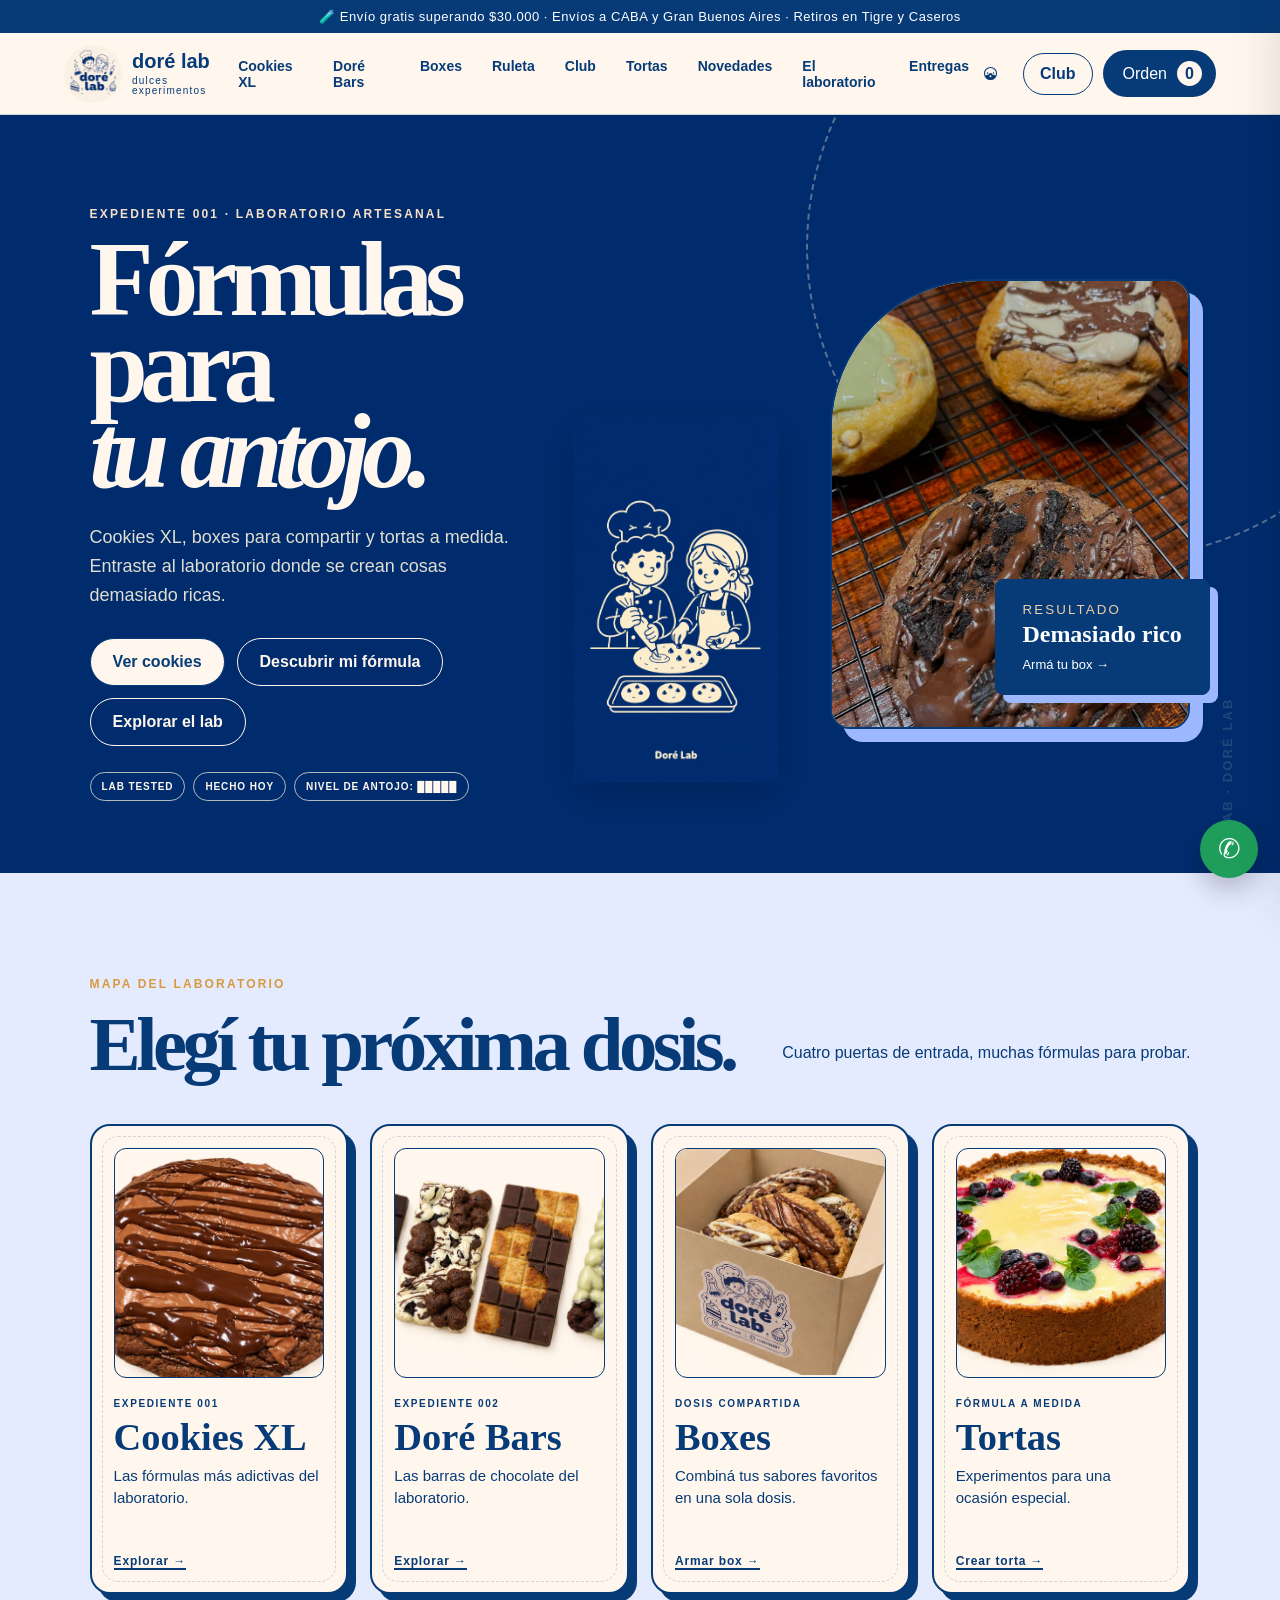
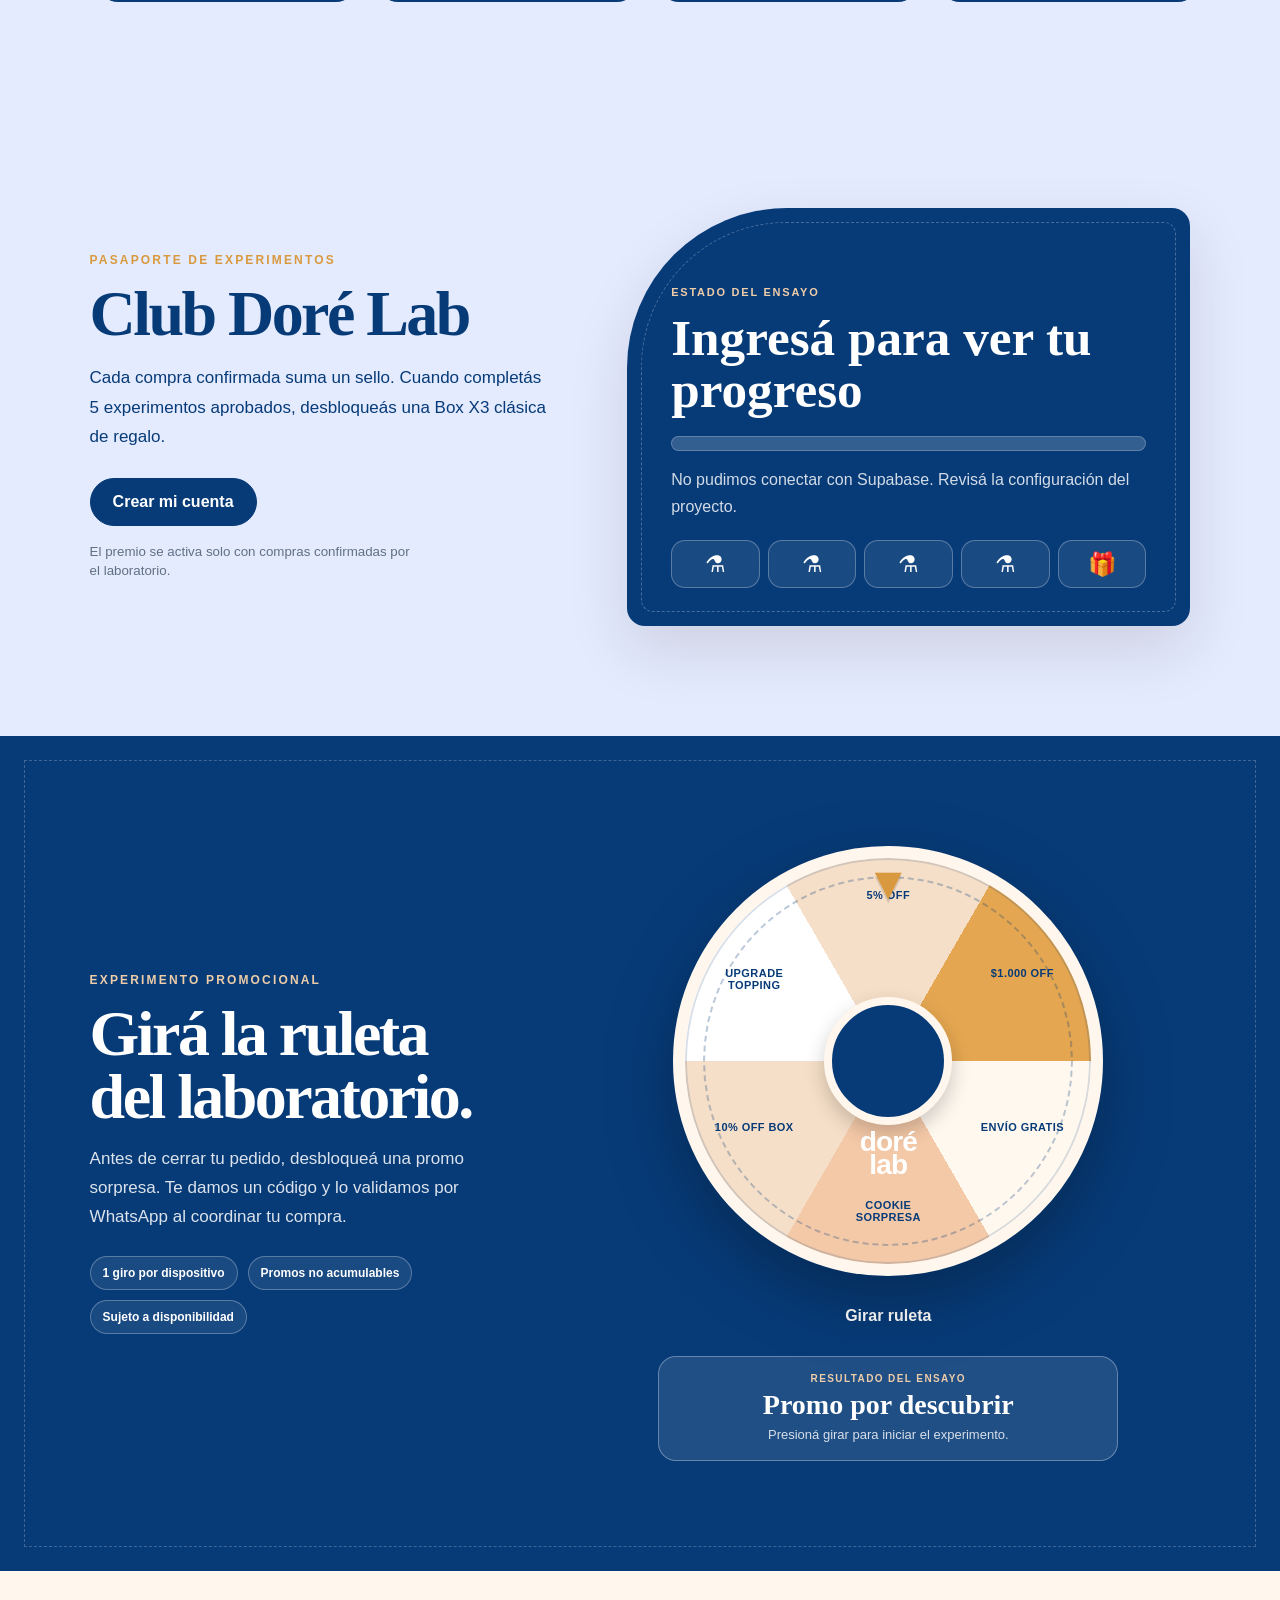
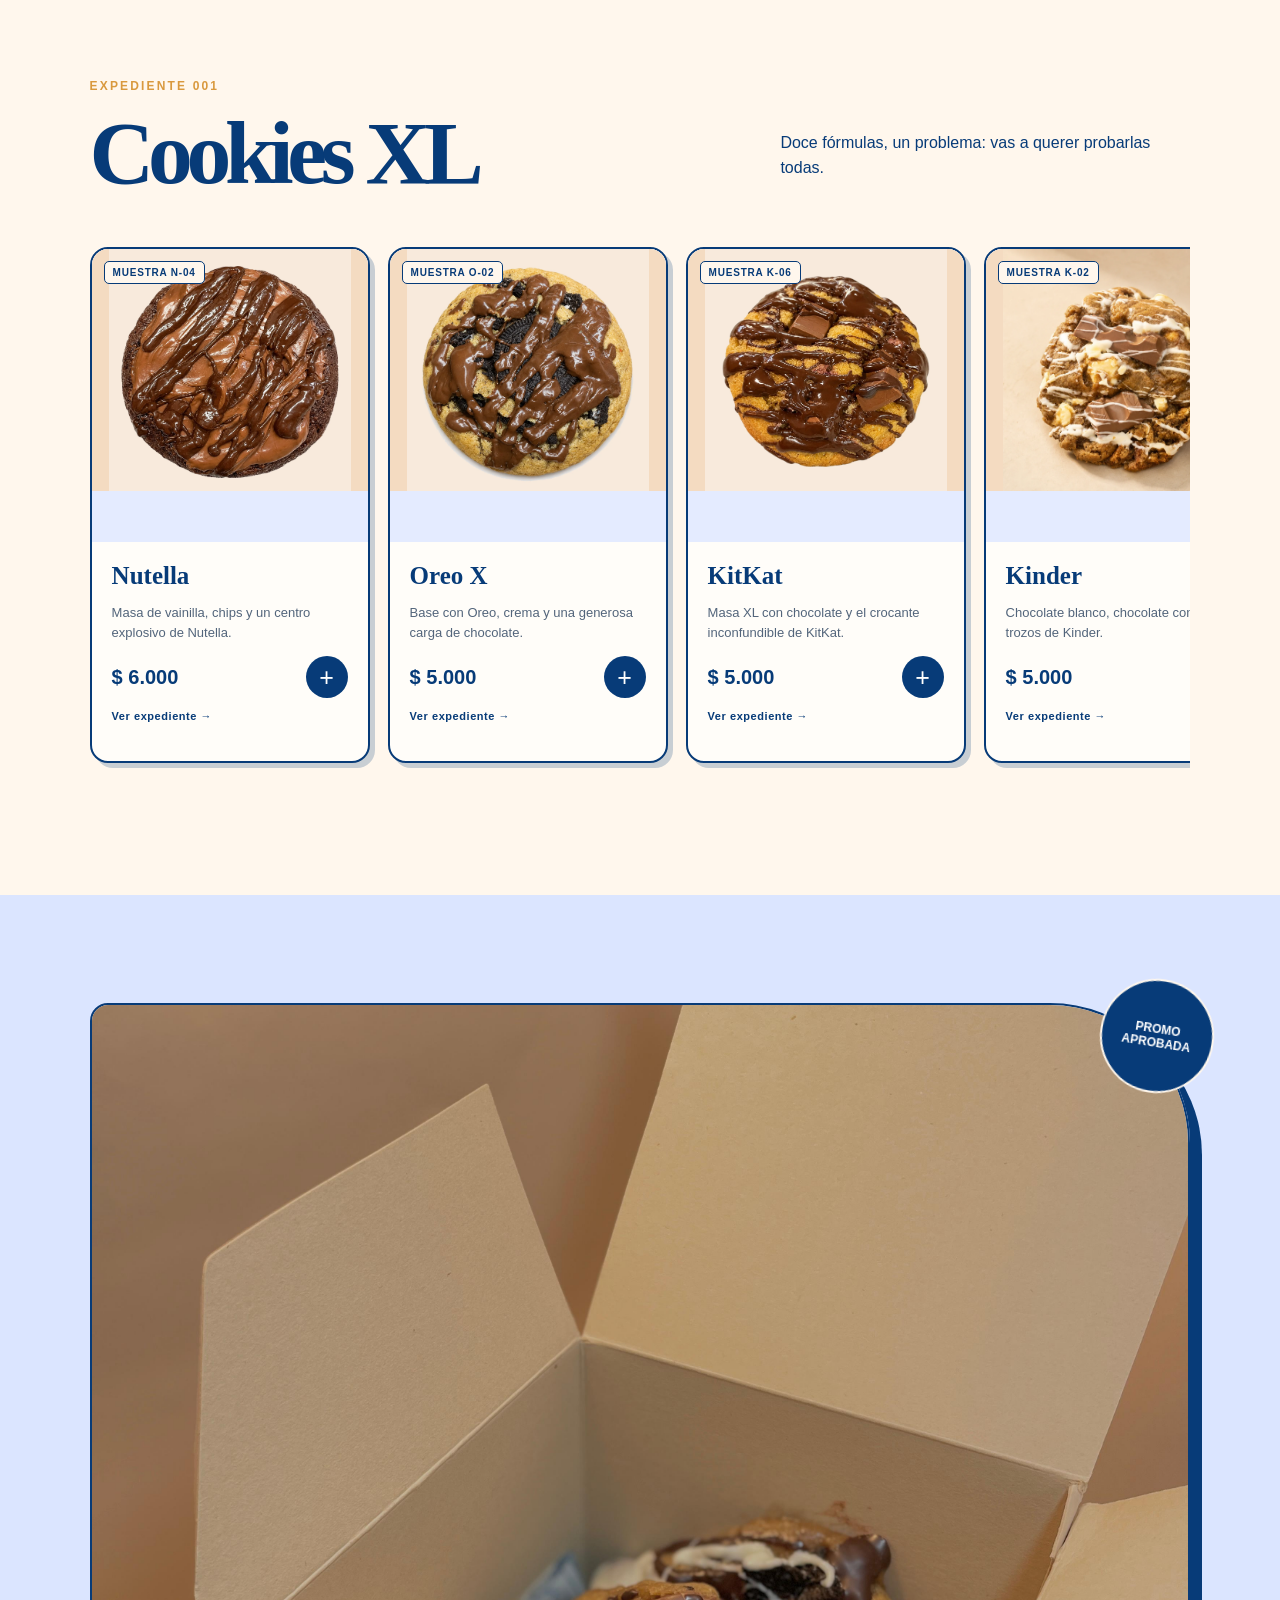
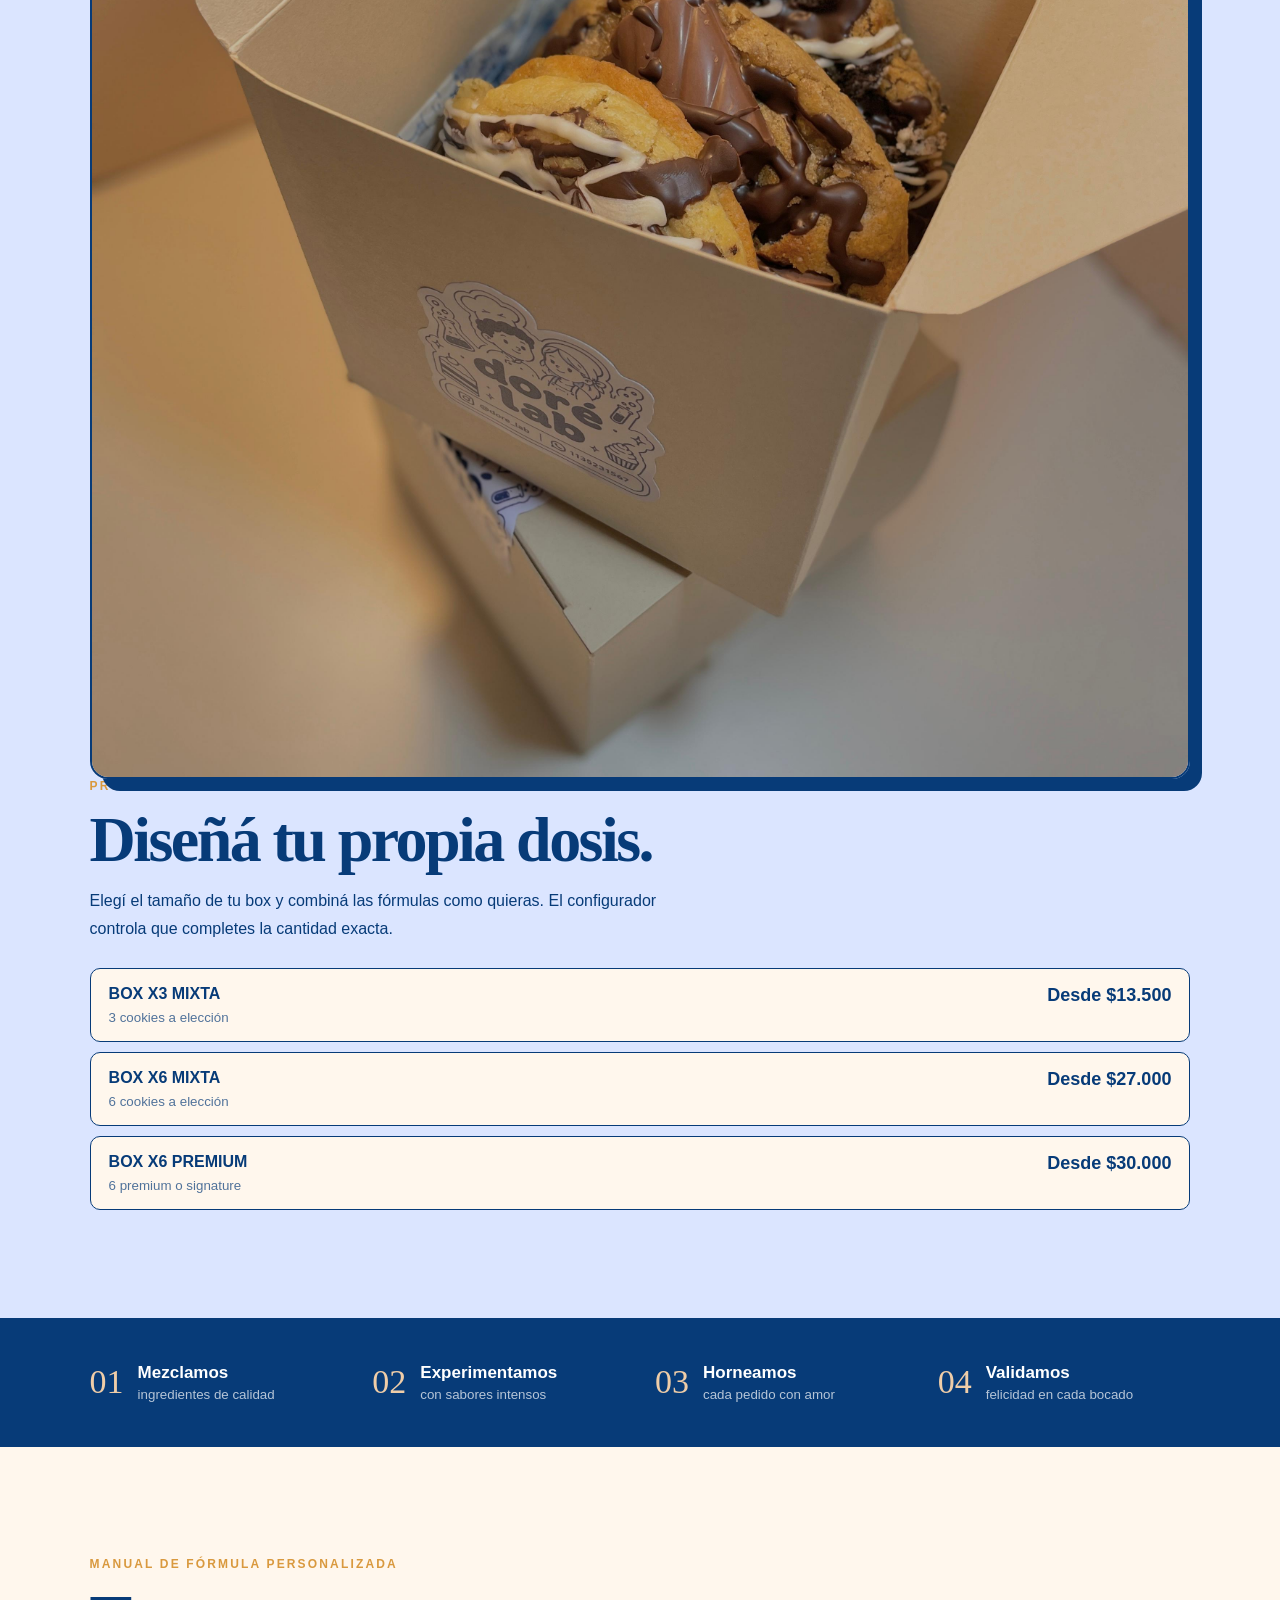
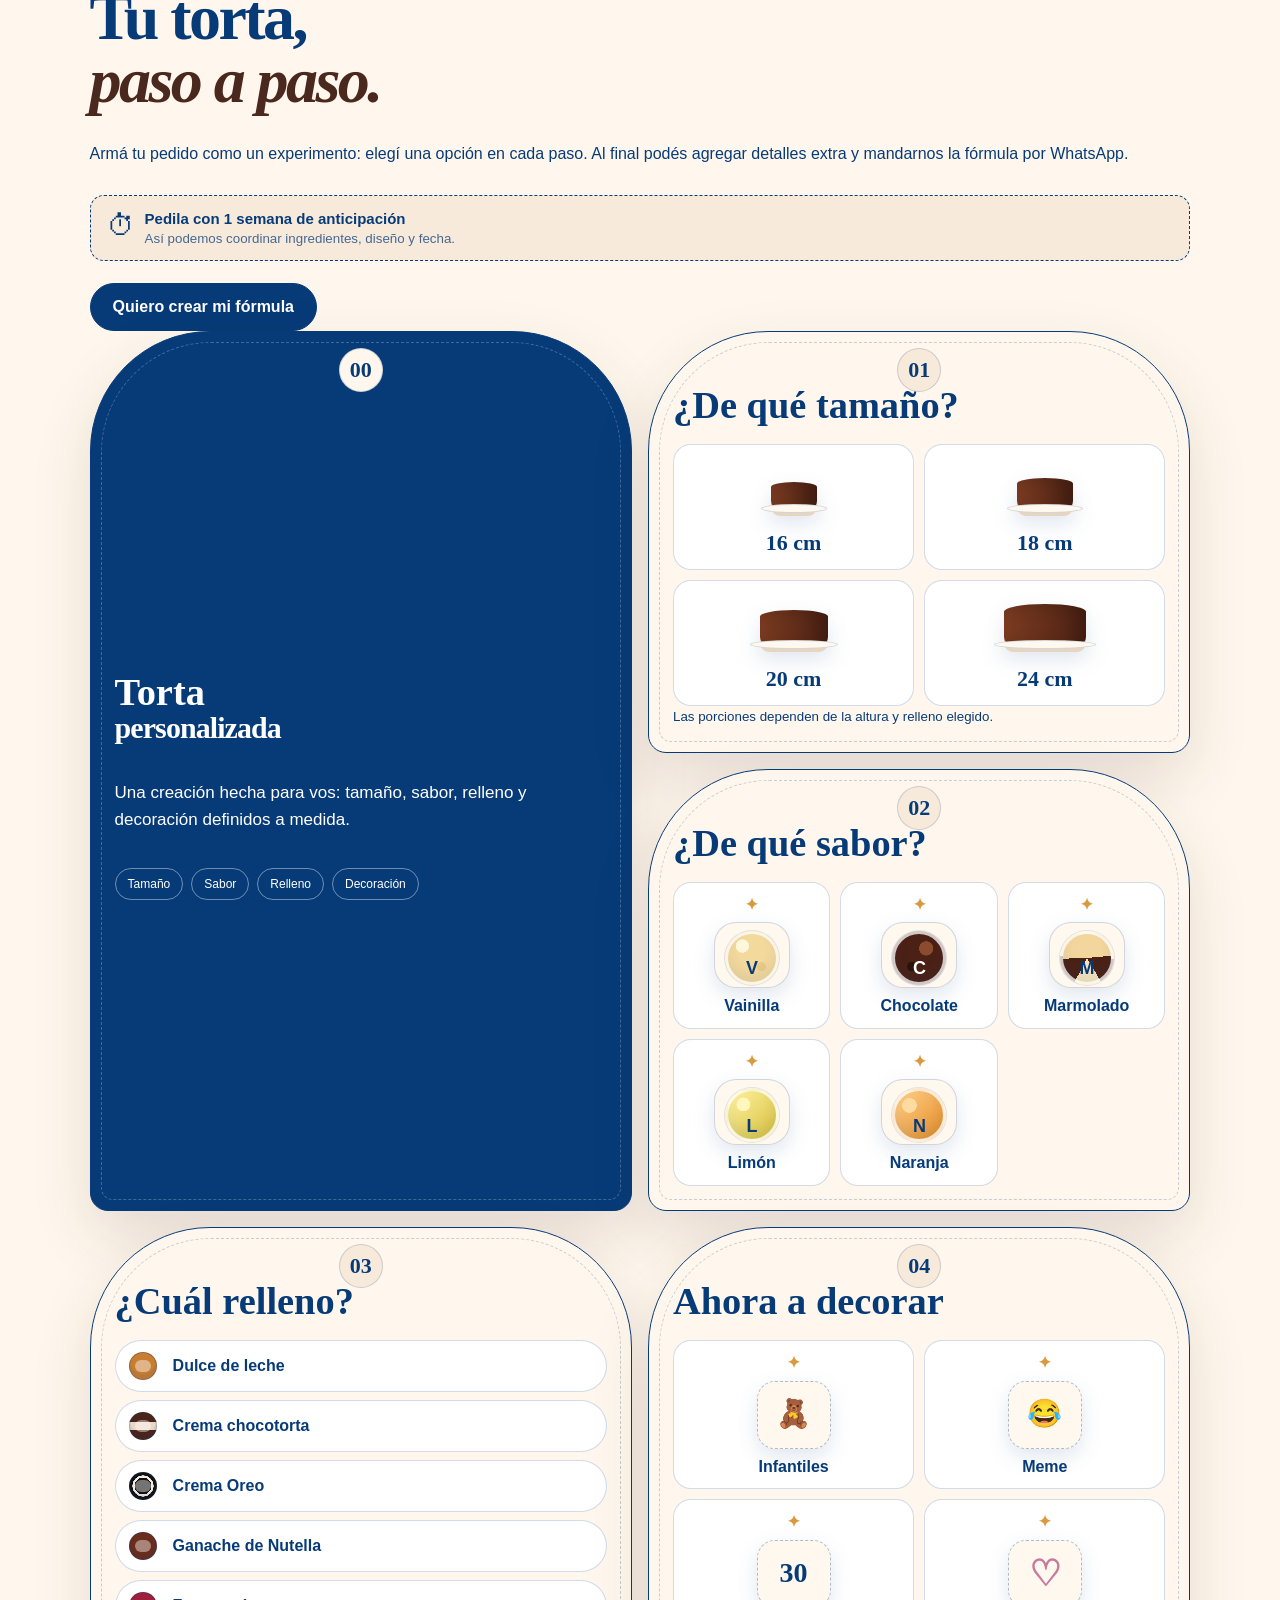
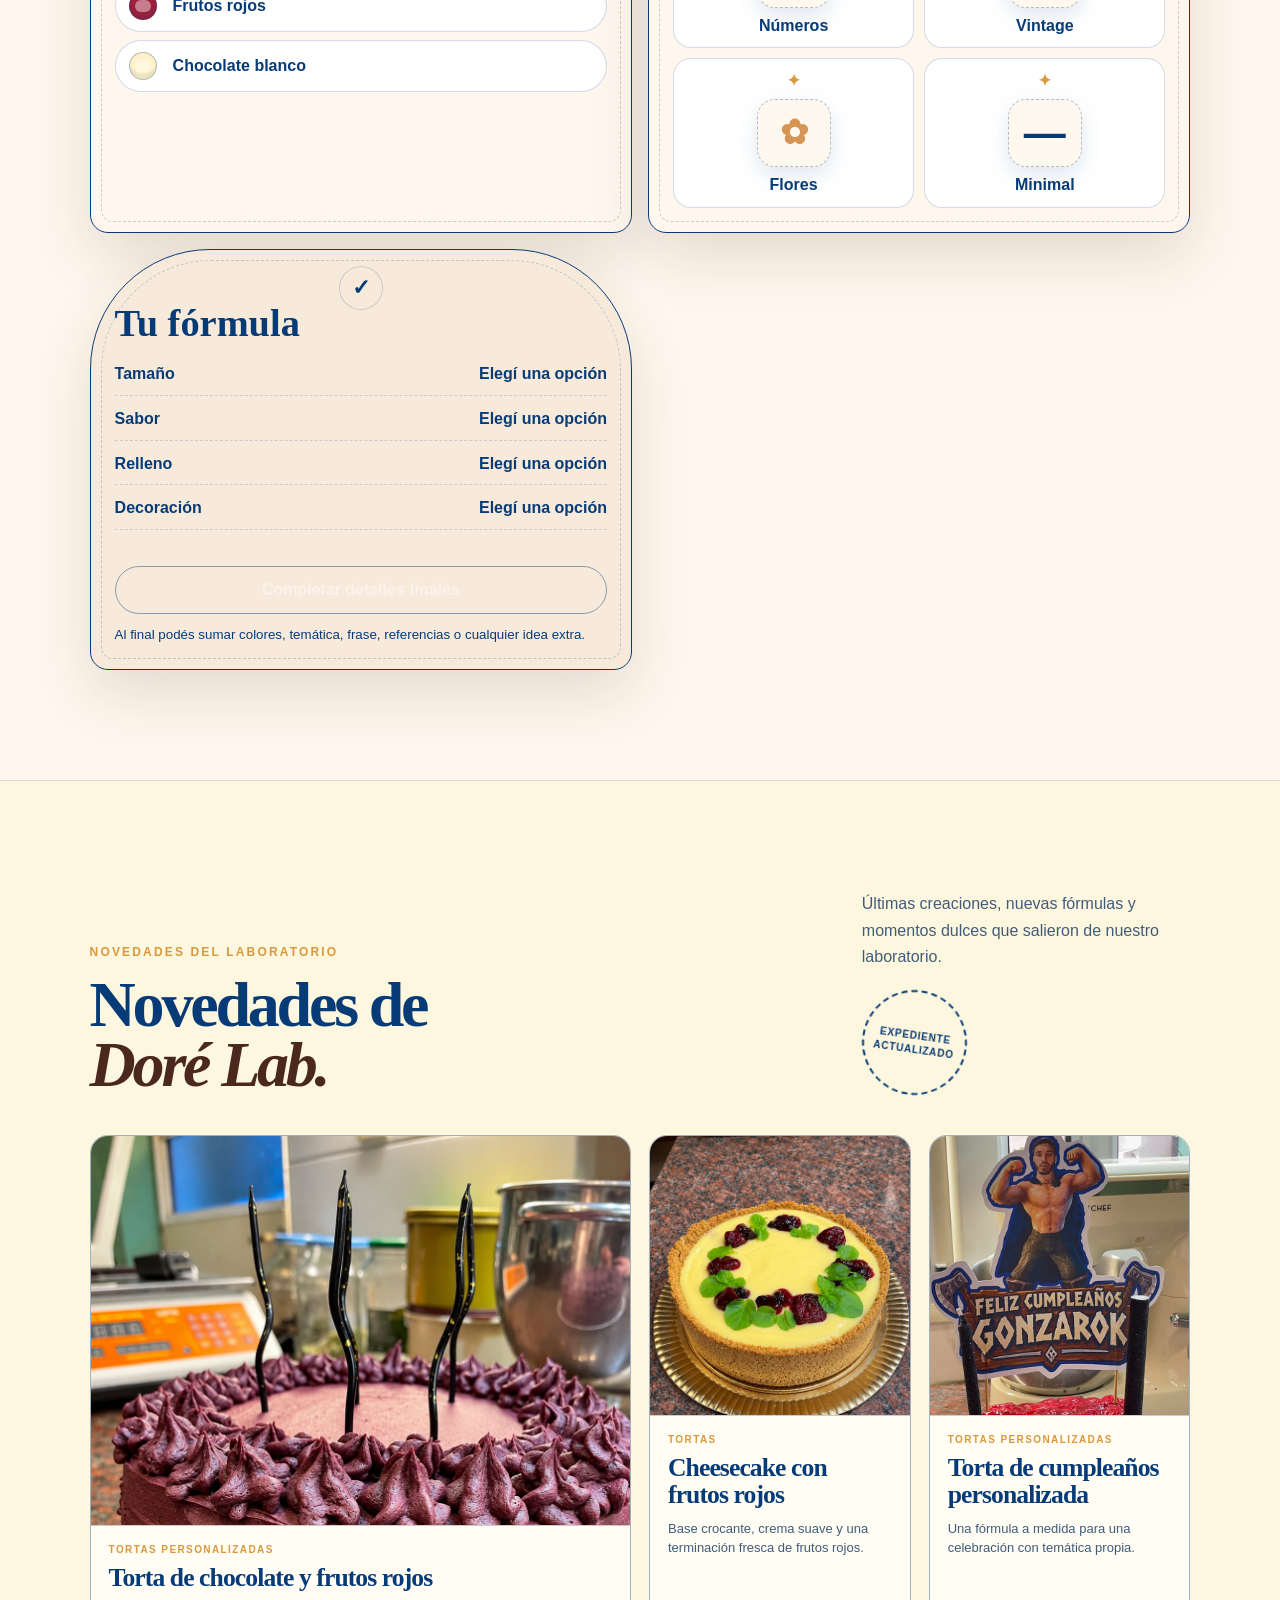
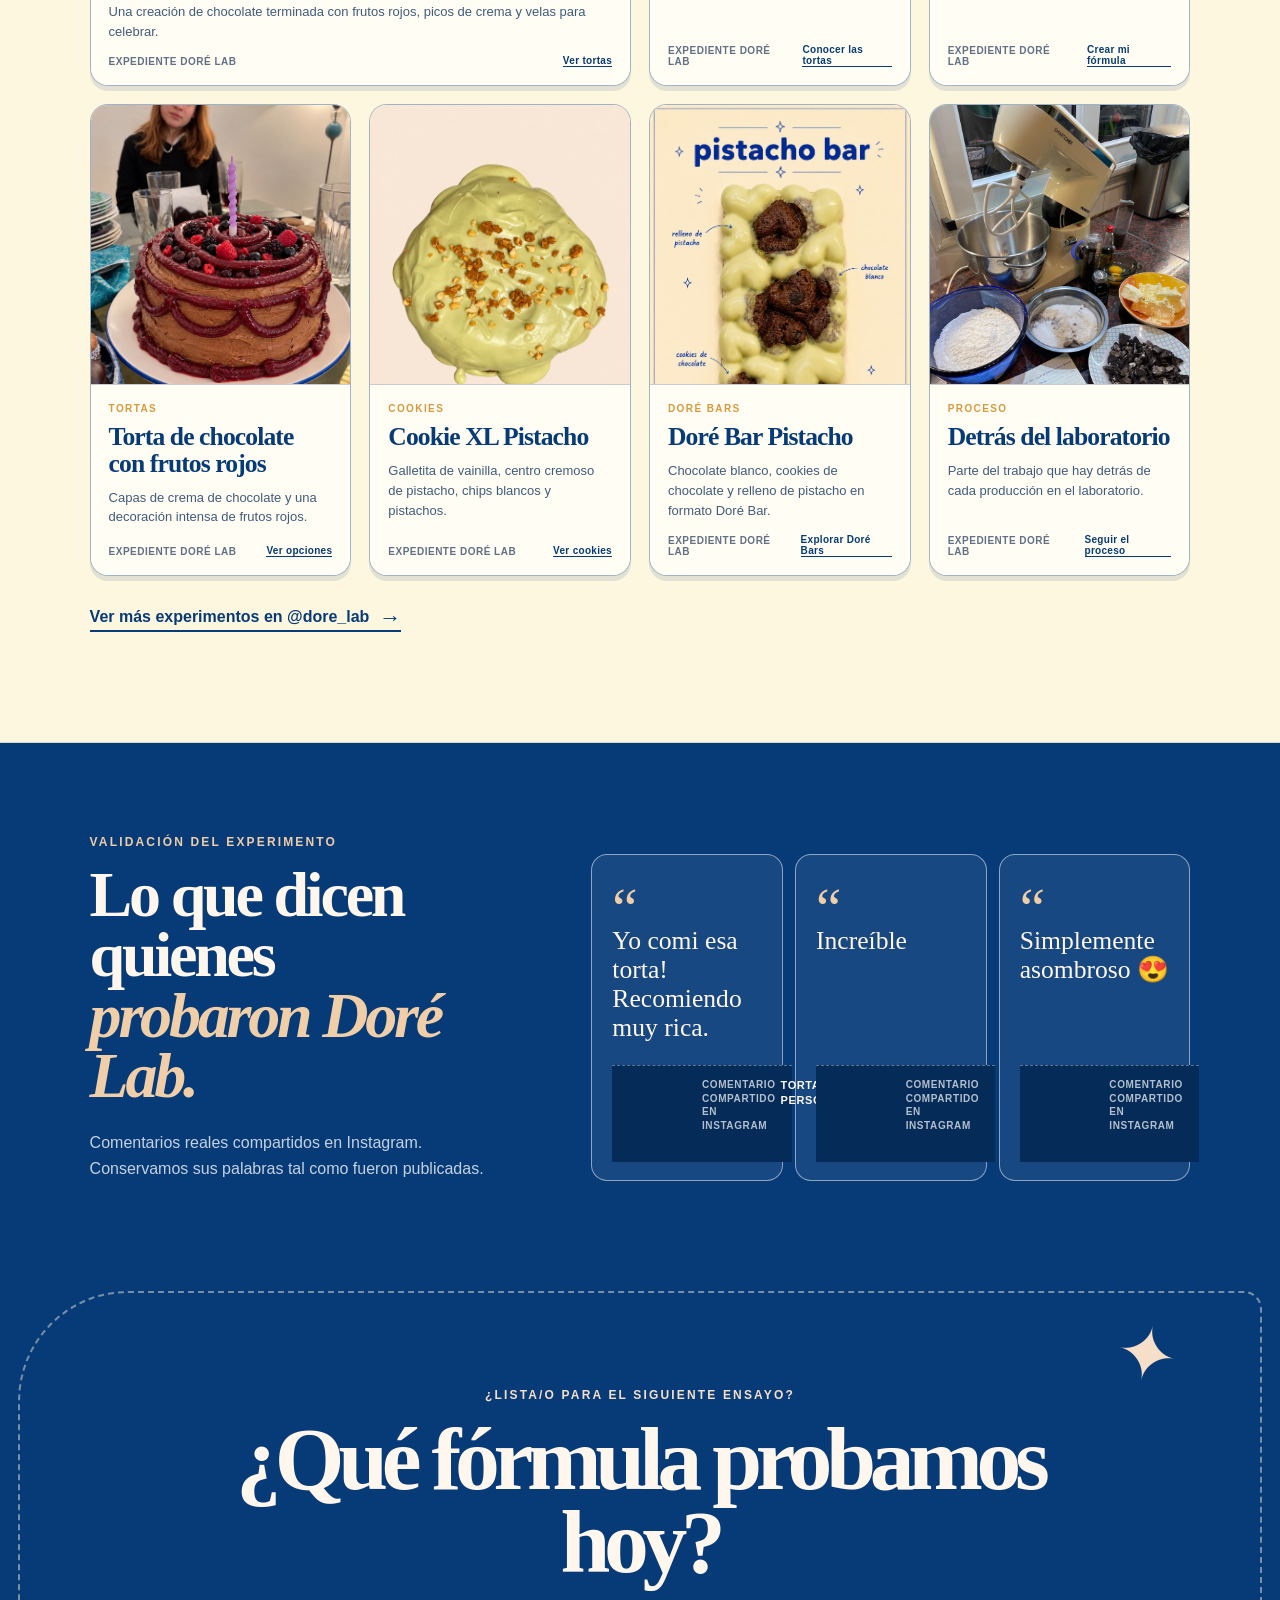
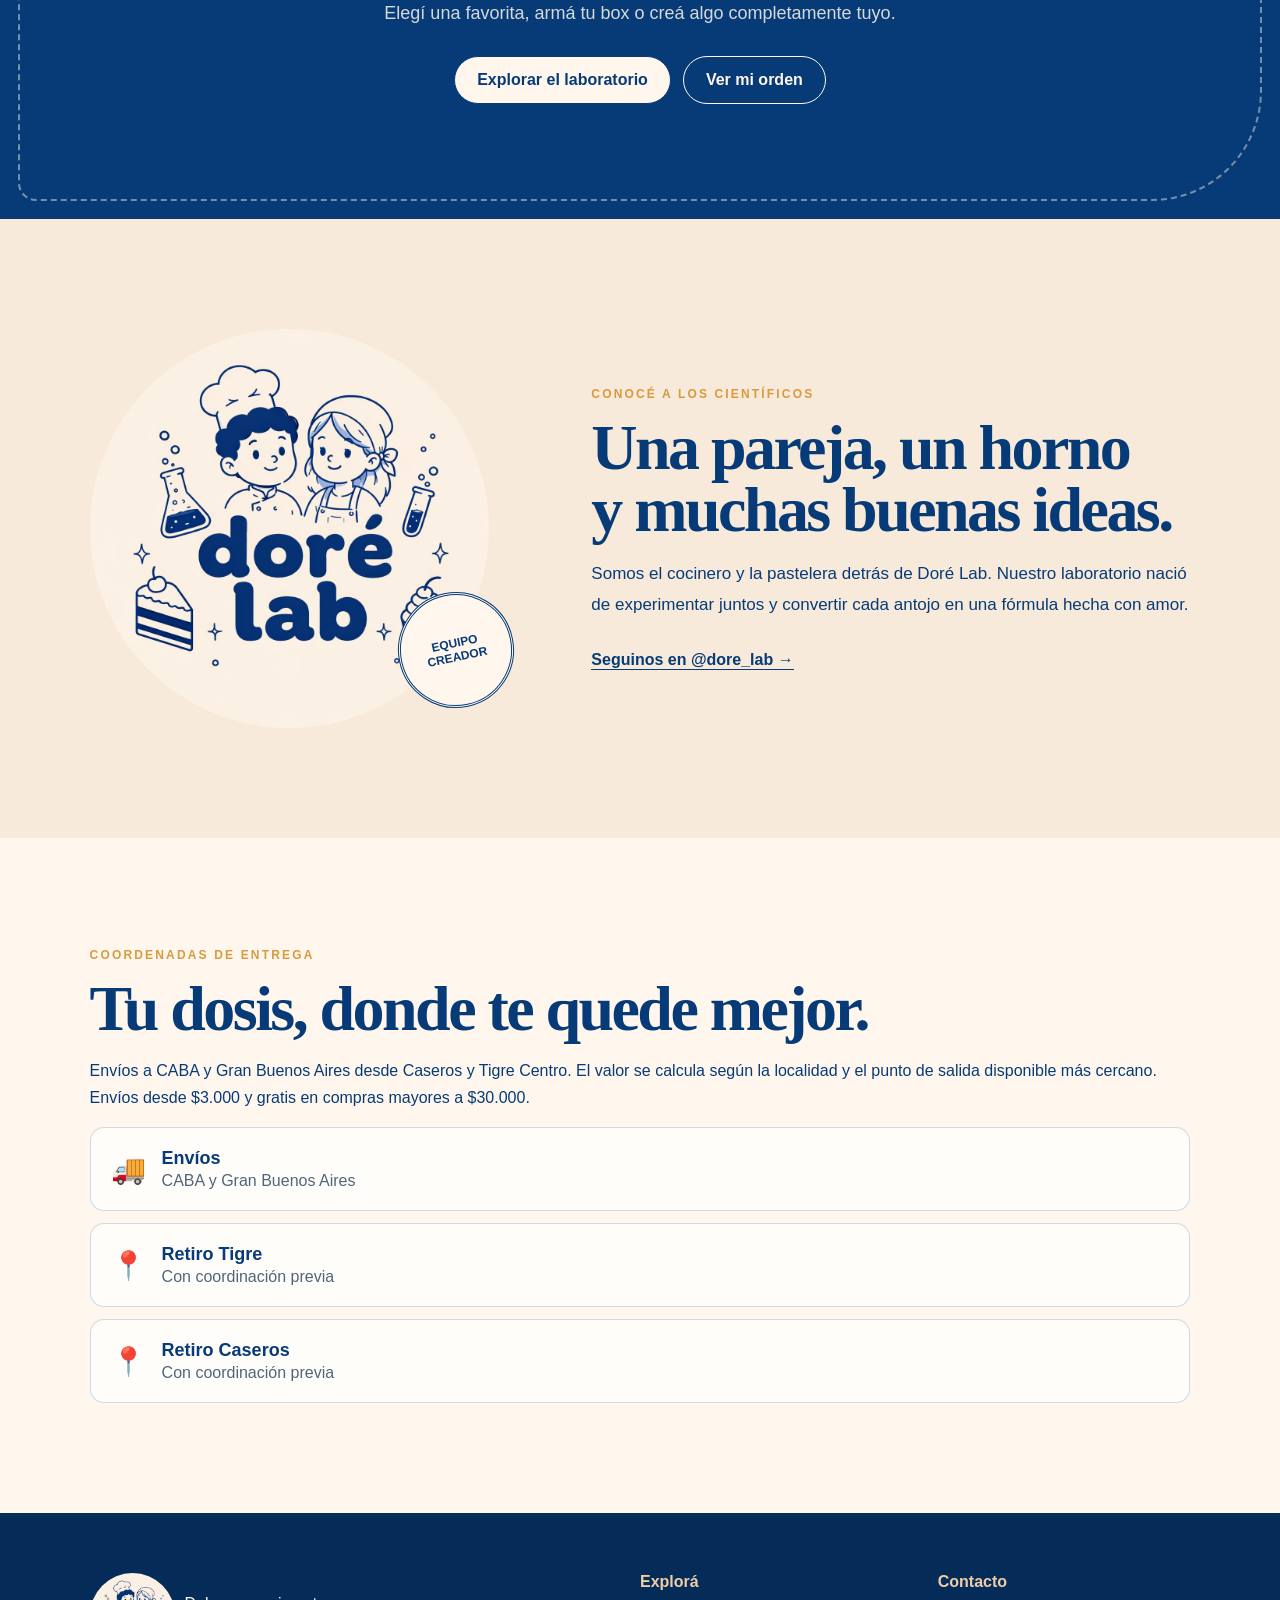
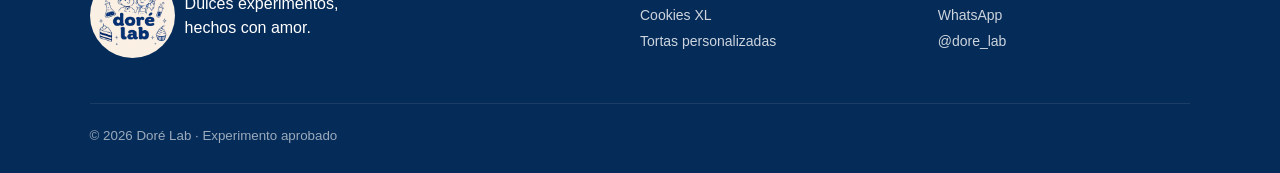
==== commit e8527f5c: "Add files via upload" ====
--- a/index.html
+++ b/index.html
@@ -9,9 +9,11 @@
   <link rel="icon" href="data:,">
   <link rel="stylesheet" href="styles.css">
   <link rel="stylesheet" href="v2.css">
+  <link rel="stylesheet" href="blacklist-entry.css">
   <script src="https://cdn.jsdelivr.net/npm/@supabase/supabase-js@2" defer></script>
   <script src="supabase-client.js" defer></script>
   <script src="app.js" defer></script>
+  <script src="blacklist-entry.js" defer></script>
   <script src="novedades.js" defer></script>
   <script src="club.js" defer></script>
 </head>
--- a/styles.css
+++ b/styles.css
@@ -4,4 +4,5 @@
 @media(max-width:720px){.announcement{font-size:11px}.site-header{height:70px;padding:0 16px}.brand img{width:48px;height:48px}.brand small{display:none}.cart-button span{display:none}.hero{min-height:auto;padding:58px 20px 70px;grid-template-columns:1fr;gap:65px}.hero h1{font-size:52px}.hero-text{font-size:16px}.proof{display:grid;gap:8px}.float-badge{left:0;bottom:-35px;width:105px;height:105px;font-size:13px}.stamp{right:-5px}.section{padding:78px 20px}.section-heading{display:block}.section-heading>p{margin-top:16px}.product-grid{grid-template-columns:1fr 1fr;gap:12px}.product-info{padding:14px}.product-info h3{font-size:20px}.product-info p{display:none}.product-bottom{margin-top:12px}.product-bottom b{font-size:16px}.lab-strip{grid-template-columns:1fr;padding:38px 24px}.cake-gallery{gap:8px}.cake-gallery img{border-radius:7px}.story,.delivery{grid-template-columns:1fr;gap:45px}.story-logo{max-width:330px}.story-logo:after{width:88px;height:88px;right:-5px}.delivery{padding-top:75px}footer{grid-template-columns:1fr 1fr}.footer-brand{grid-column:1/-1}.cake-modal{padding:28px 20px}.cake-modal form{grid-template-columns:1fr}.cake-modal label,.cake-modal label:nth-child(4),.cake-modal button{grid-column:1}.cake-modal h2{font-size:40px}}
 @media(max-width:430px){.product-grid{grid-template-columns:1fr}.product-image{aspect-ratio:4/3}.brand span{display:none}.hero-actions .button{width:100%}.section-heading h2{font-size:48px}}
 @media(prefers-reduced-motion:reduce){html{scroll-behavior:auto}*{transition:none!important}}
+.page-cookies .hero-photo>img{width:100%;max-width:560px;height:clamp(560px,58vw,690px);object-fit:cover;object-position:center 52%;border:1px solid var(--line);border-radius:22px 22px 118px 22px;box-shadow:var(--shadow)}.page-cookies .hero-photo .hero-label{position:absolute;right:-16px;bottom:30px;max-width:210px;padding:14px 16px;background:var(--white);border:1px solid var(--blue);box-shadow:var(--shadow);display:grid;gap:4px}.page-cookies .hero-photo .hero-label small{font-weight:800;letter-spacing:.12em;color:var(--gold);font-size:10px}.page-cookies .hero-photo .hero-label b{font-family:Georgia,"Times New Roman",serif;font-size:20px;line-height:1.05}.page-cookies .hero-photo .hero-label a{font-size:12px;font-weight:700;text-decoration:underline;margin-top:3px}@media(max-width:720px){.page-cookies .hero-photo>img{height:min(620px,125vw);border-radius:18px 18px 90px 18px}.page-cookies .hero-photo .hero-label{right:0;bottom:-16px}}
 
--- a/blacklist-entry.css
+++ b/blacklist-entry.css
@@ -0,0 +1 @@
+.blacklist-entry{display:grid;place-items:center;width:44px;height:44px;border:1px solid transparent;border-radius:50%;color:var(--blue);transition:transform .18s ease,border-color .18s ease,background .18s ease}.blacklist-entry svg{width:17px;height:17px;fill:currentColor}.blacklist-entry:hover{border-color:rgba(7,59,120,.25);background:rgba(7,59,120,.06);transform:rotate(-9deg)}.blacklist-entry:focus-visible{outline:3px solid rgba(212,143,36,.32);outline-offset:2px;border-color:var(--blue)}@media(max-width:620px){.page-antojo .blacklist-entry{margin-left:auto}}
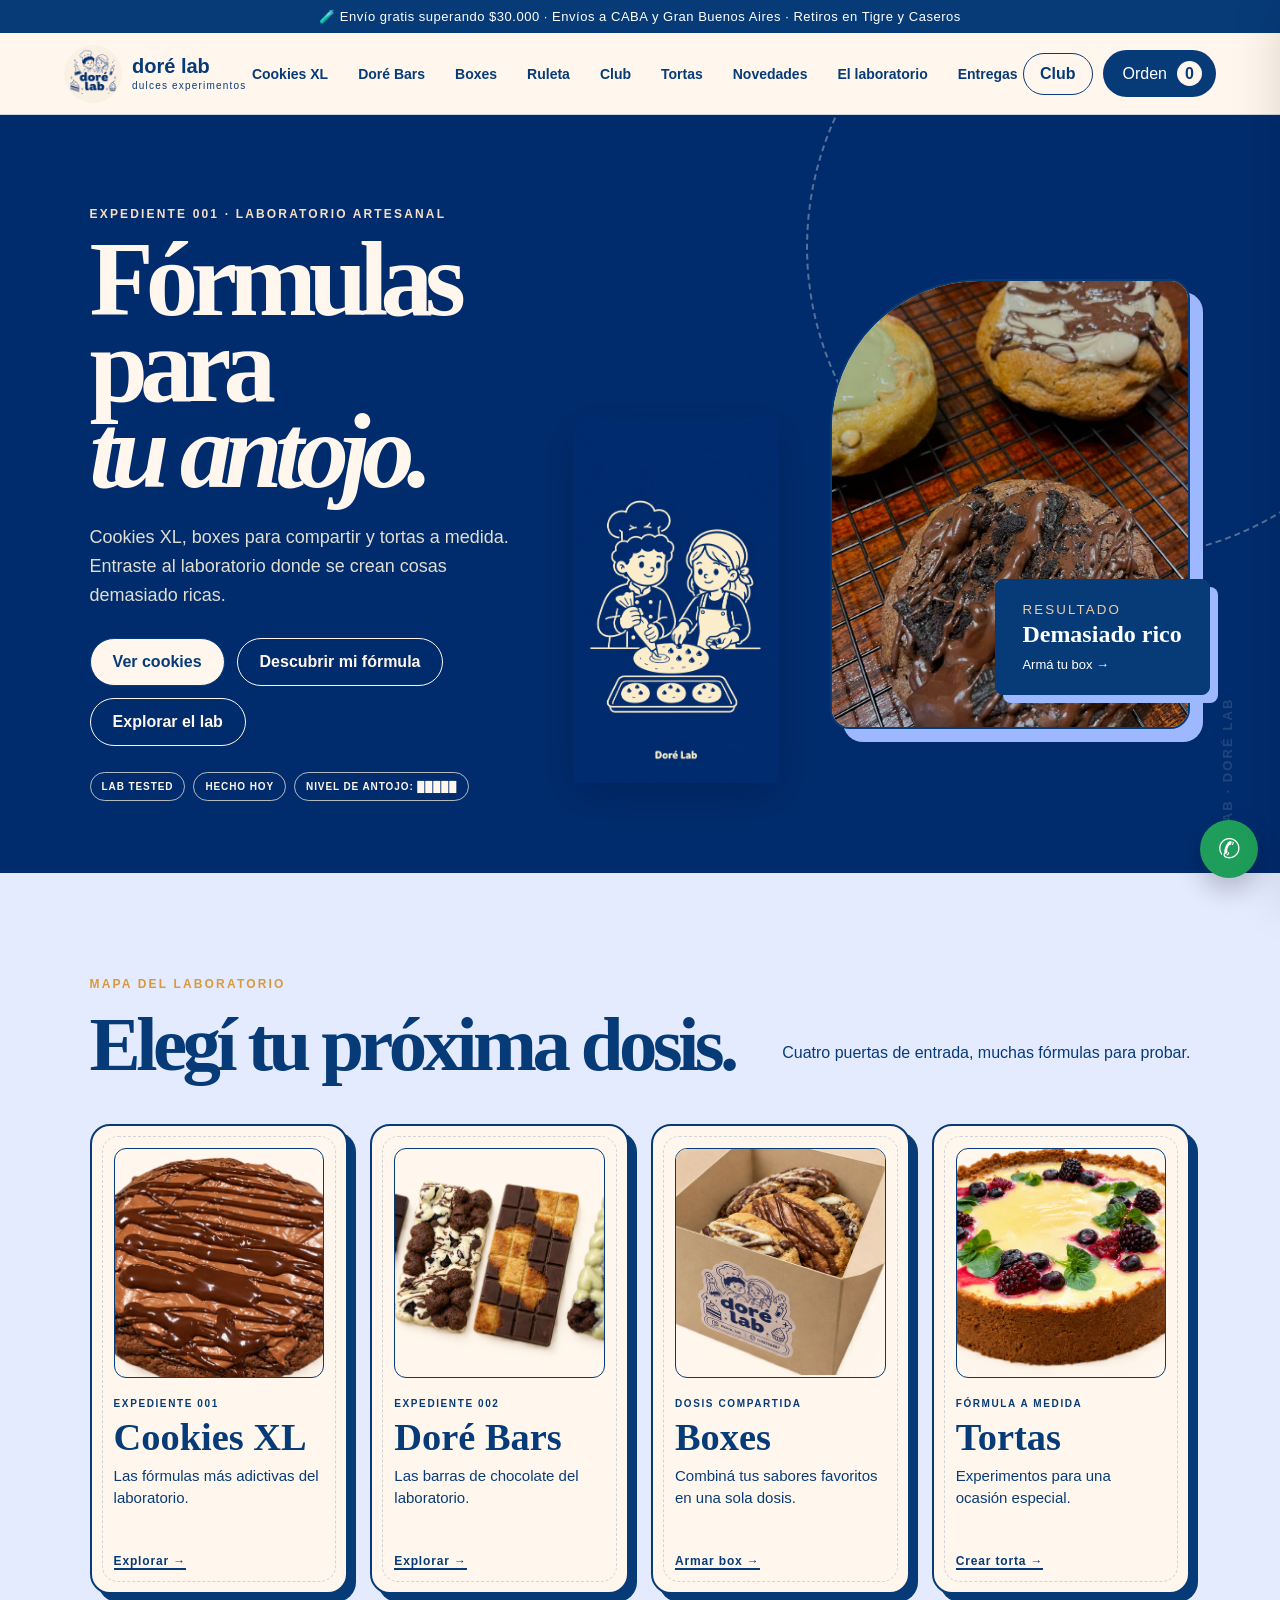
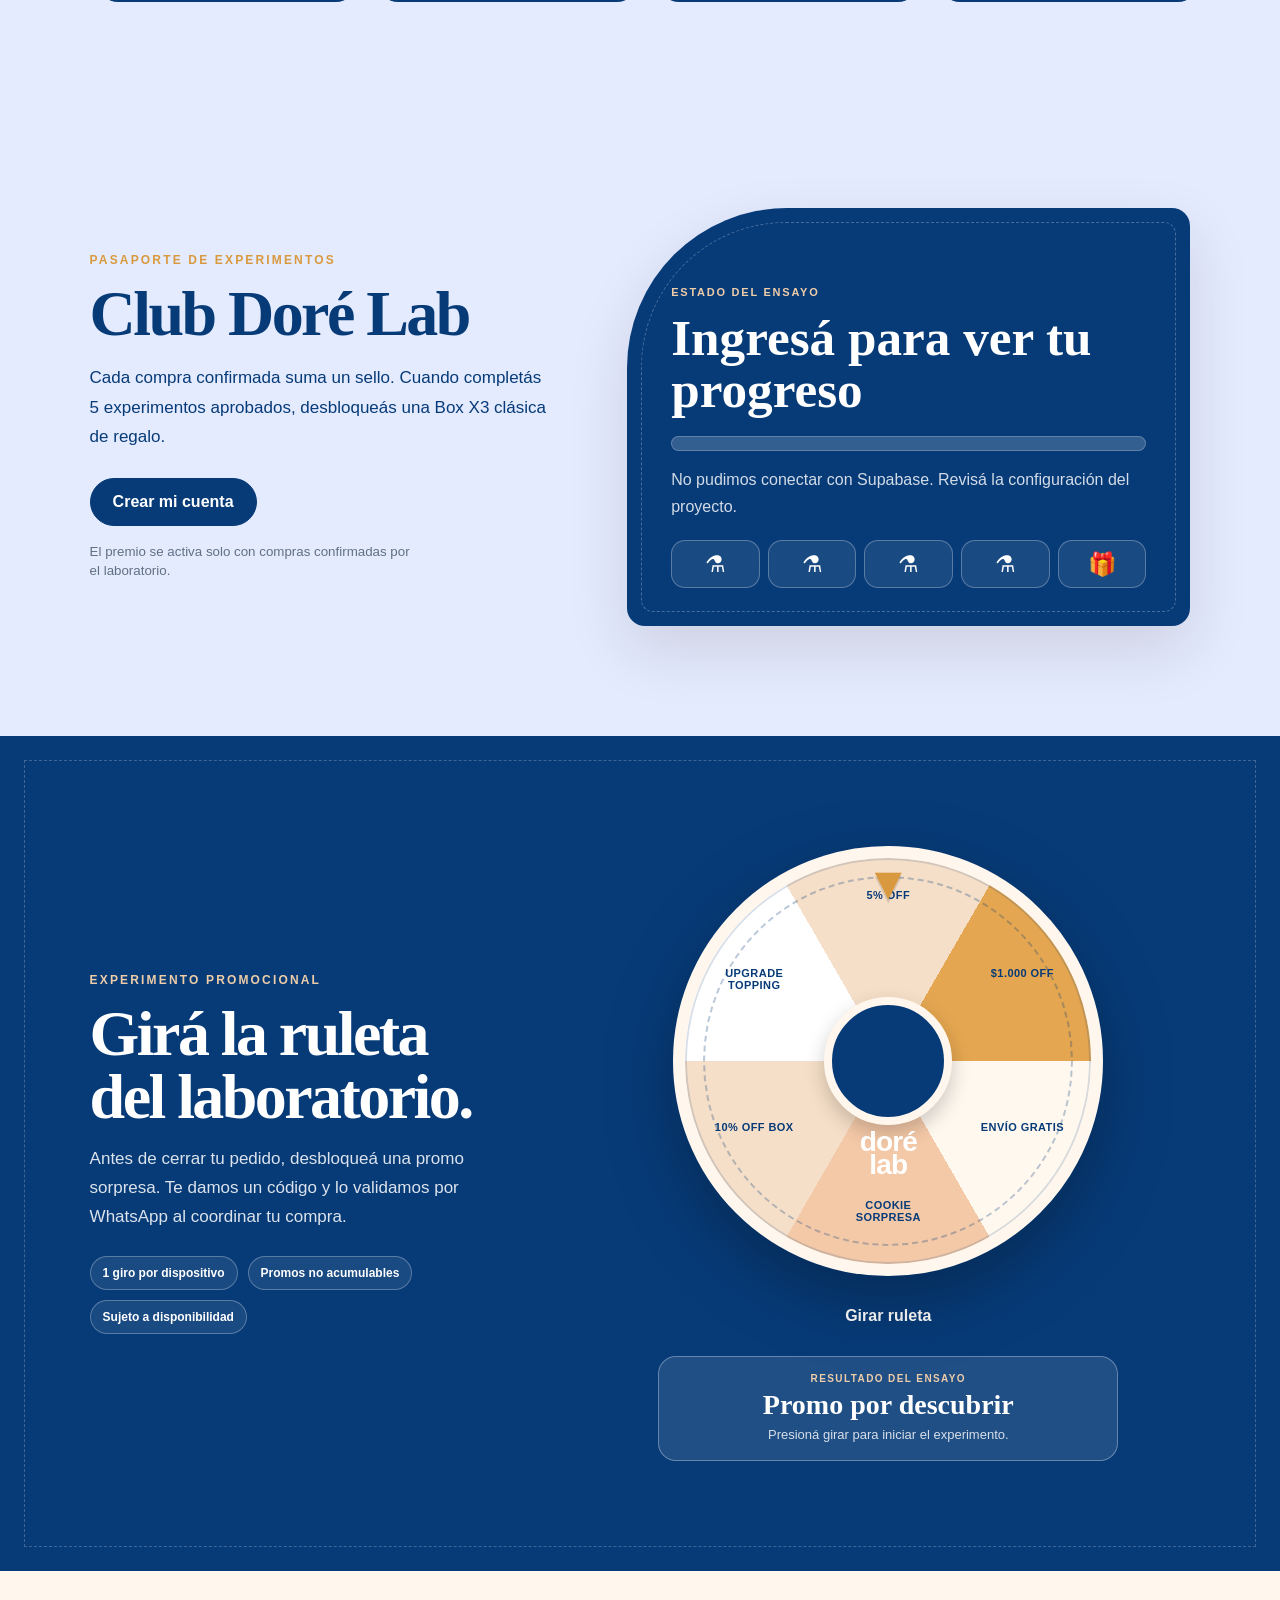
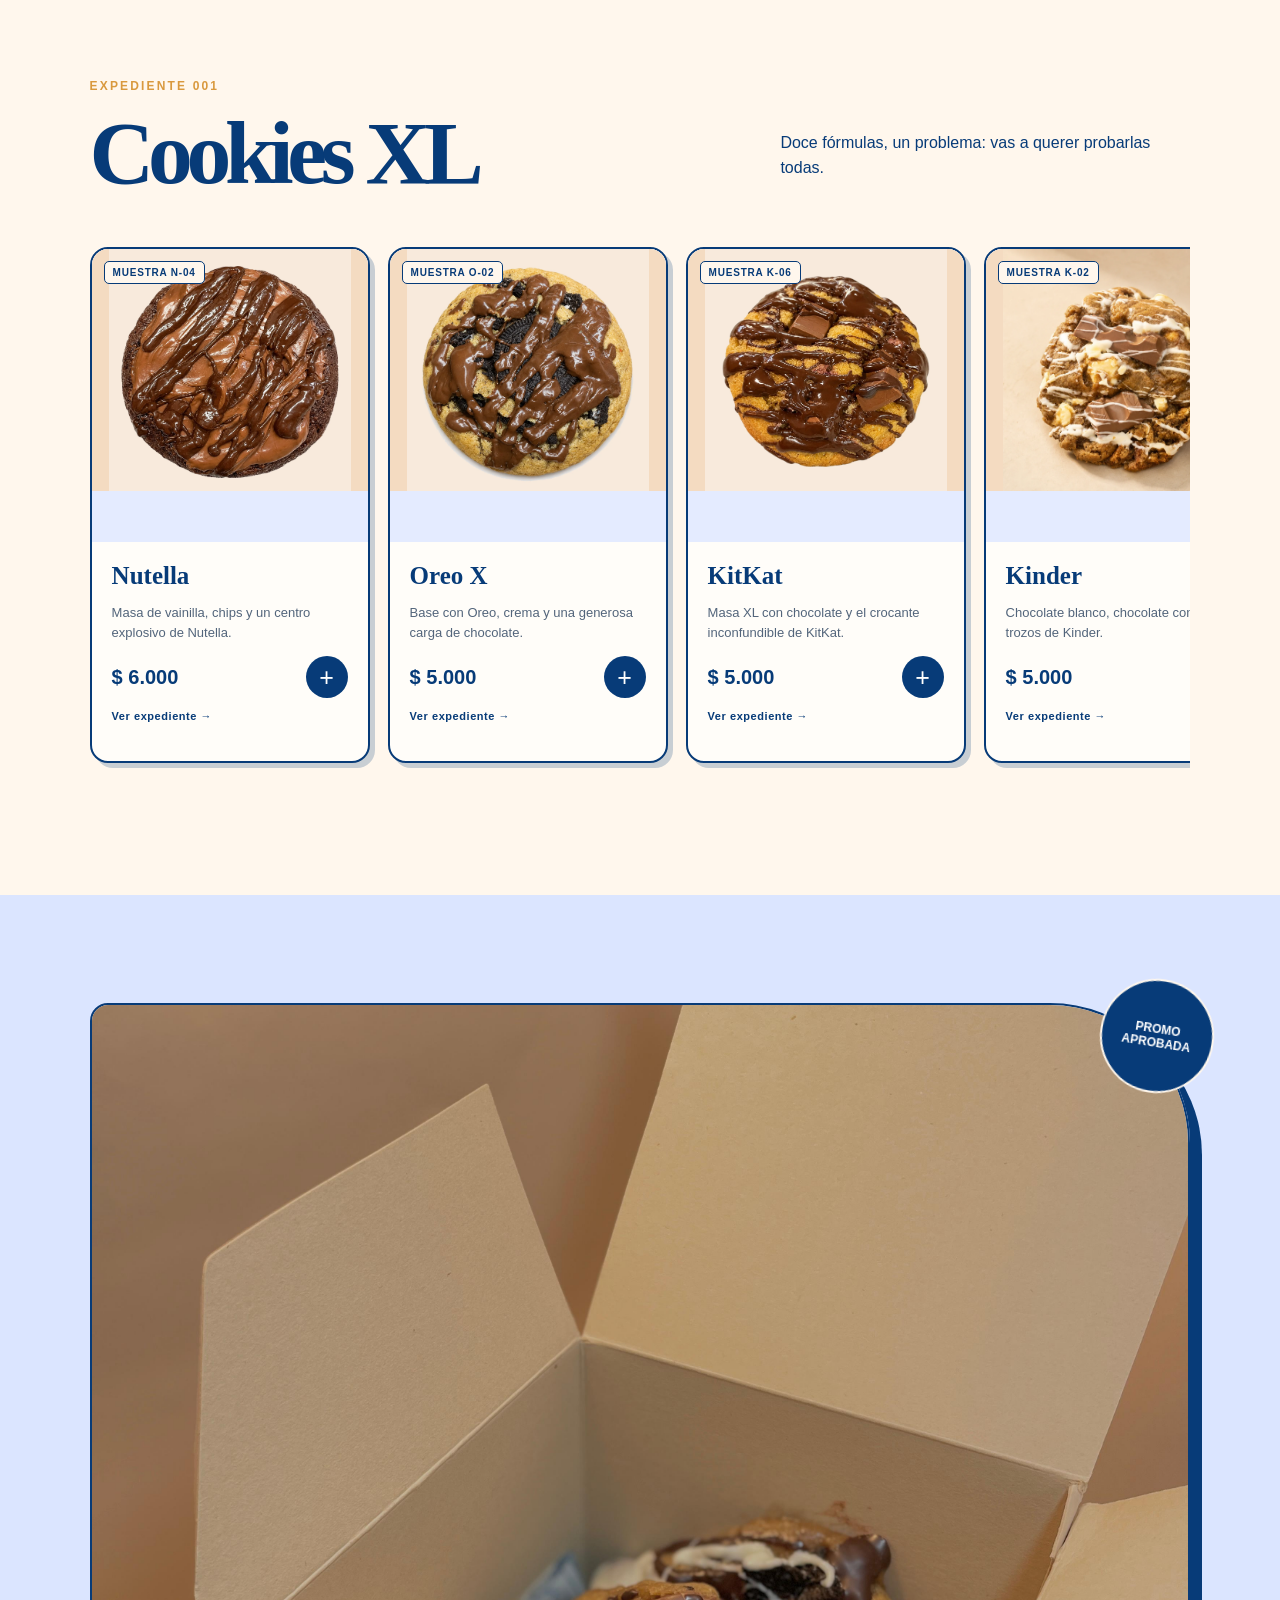
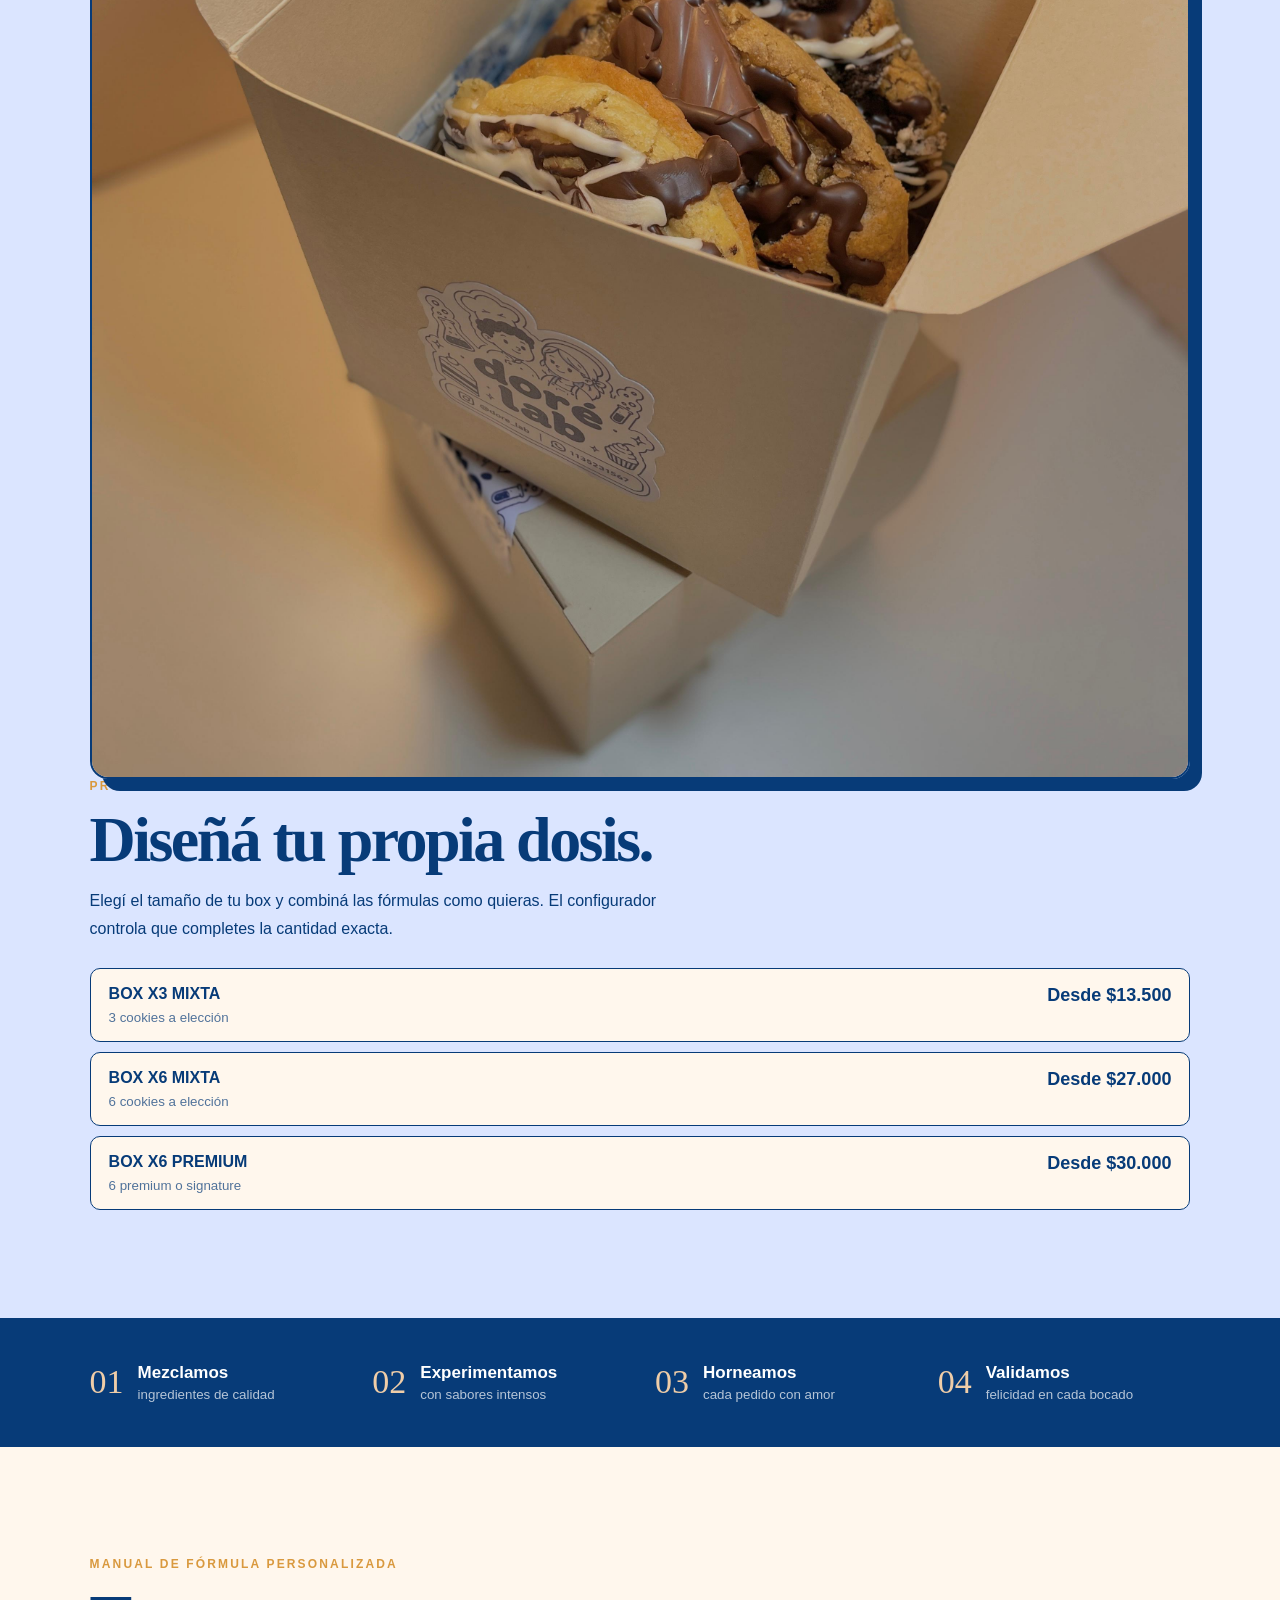
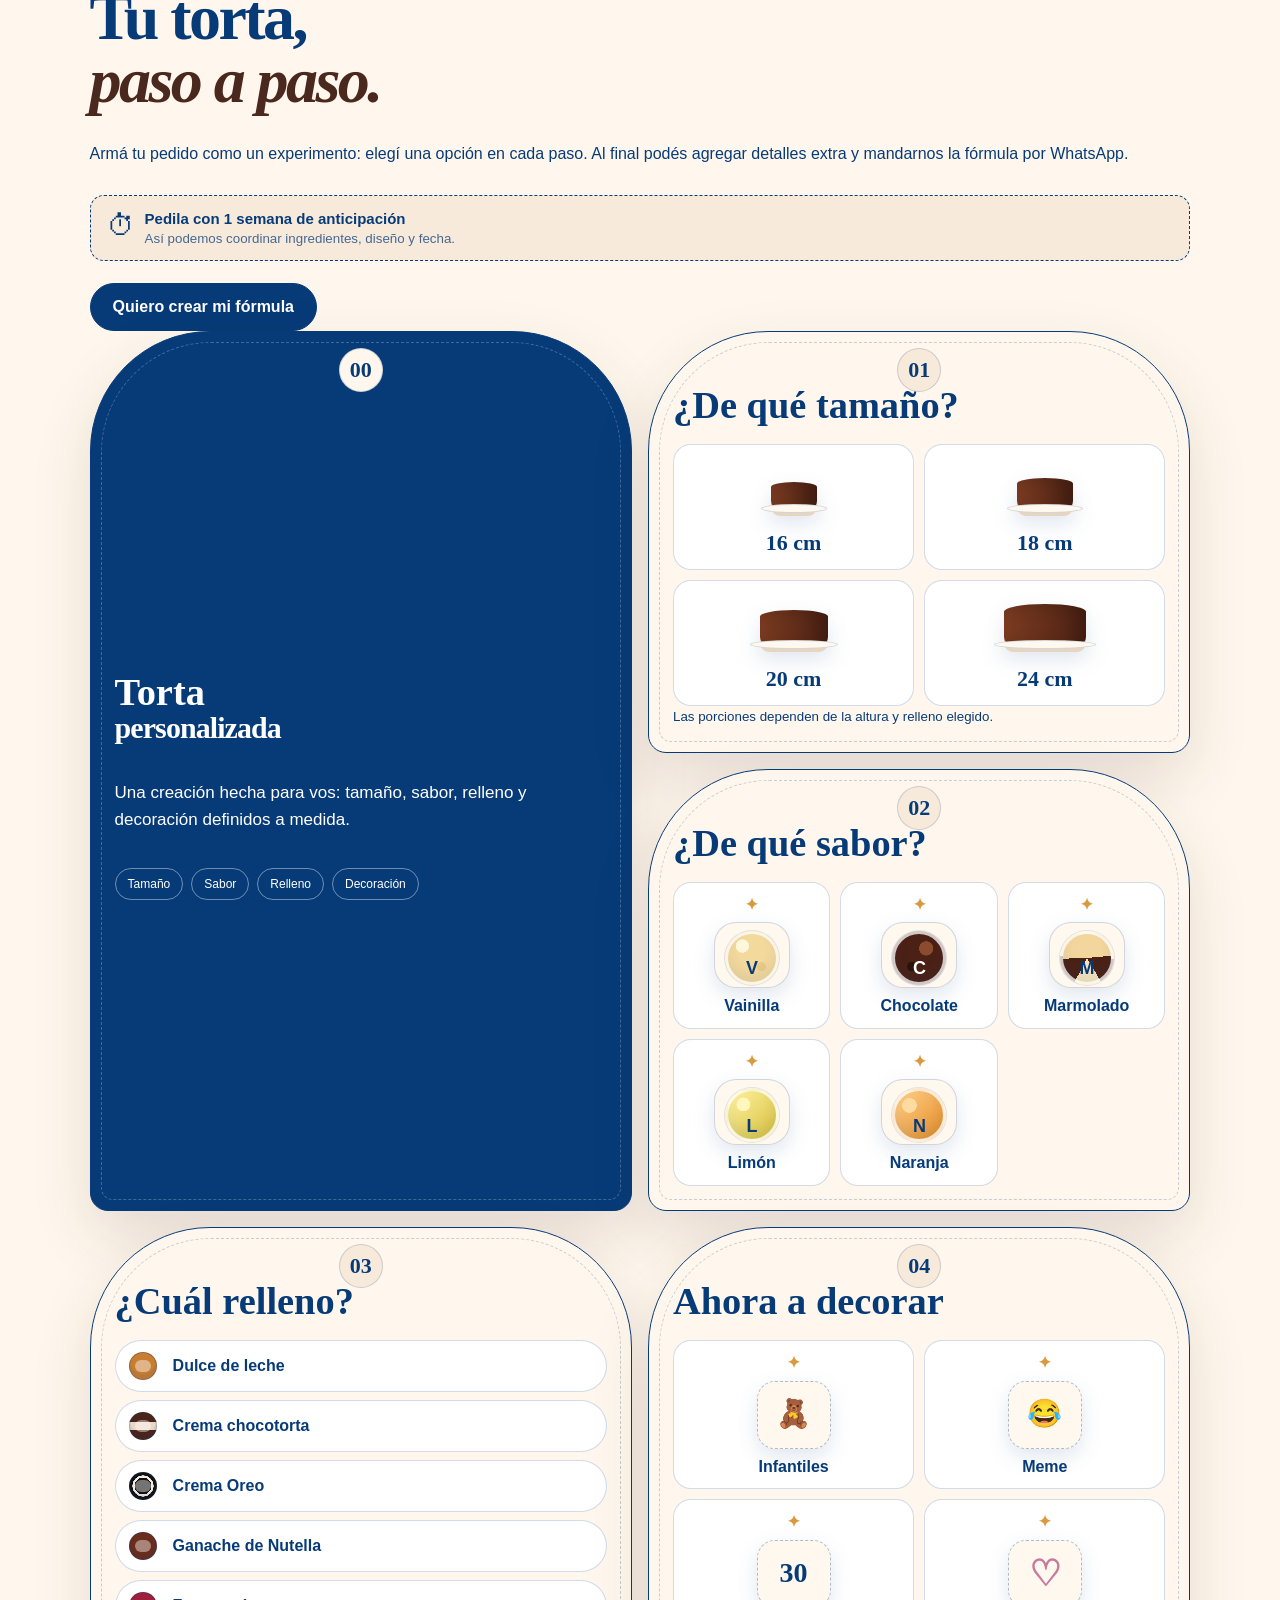
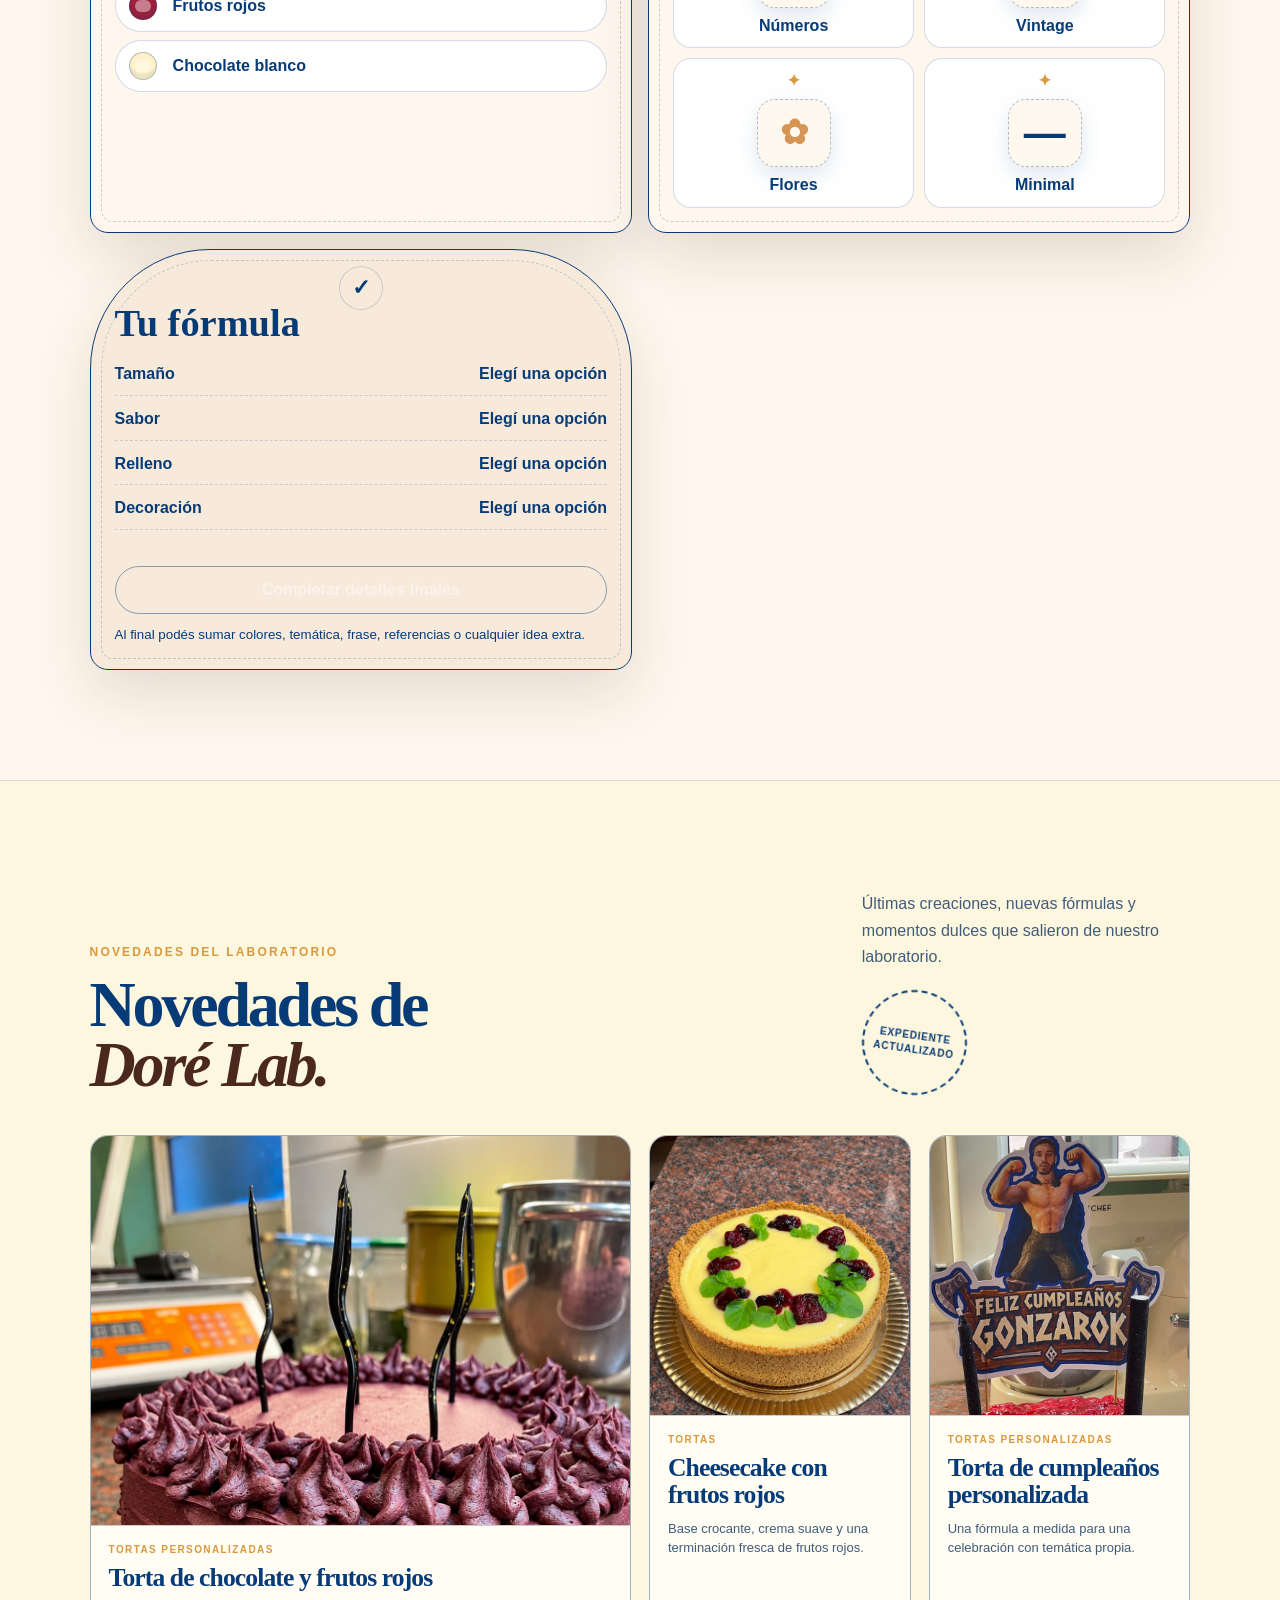
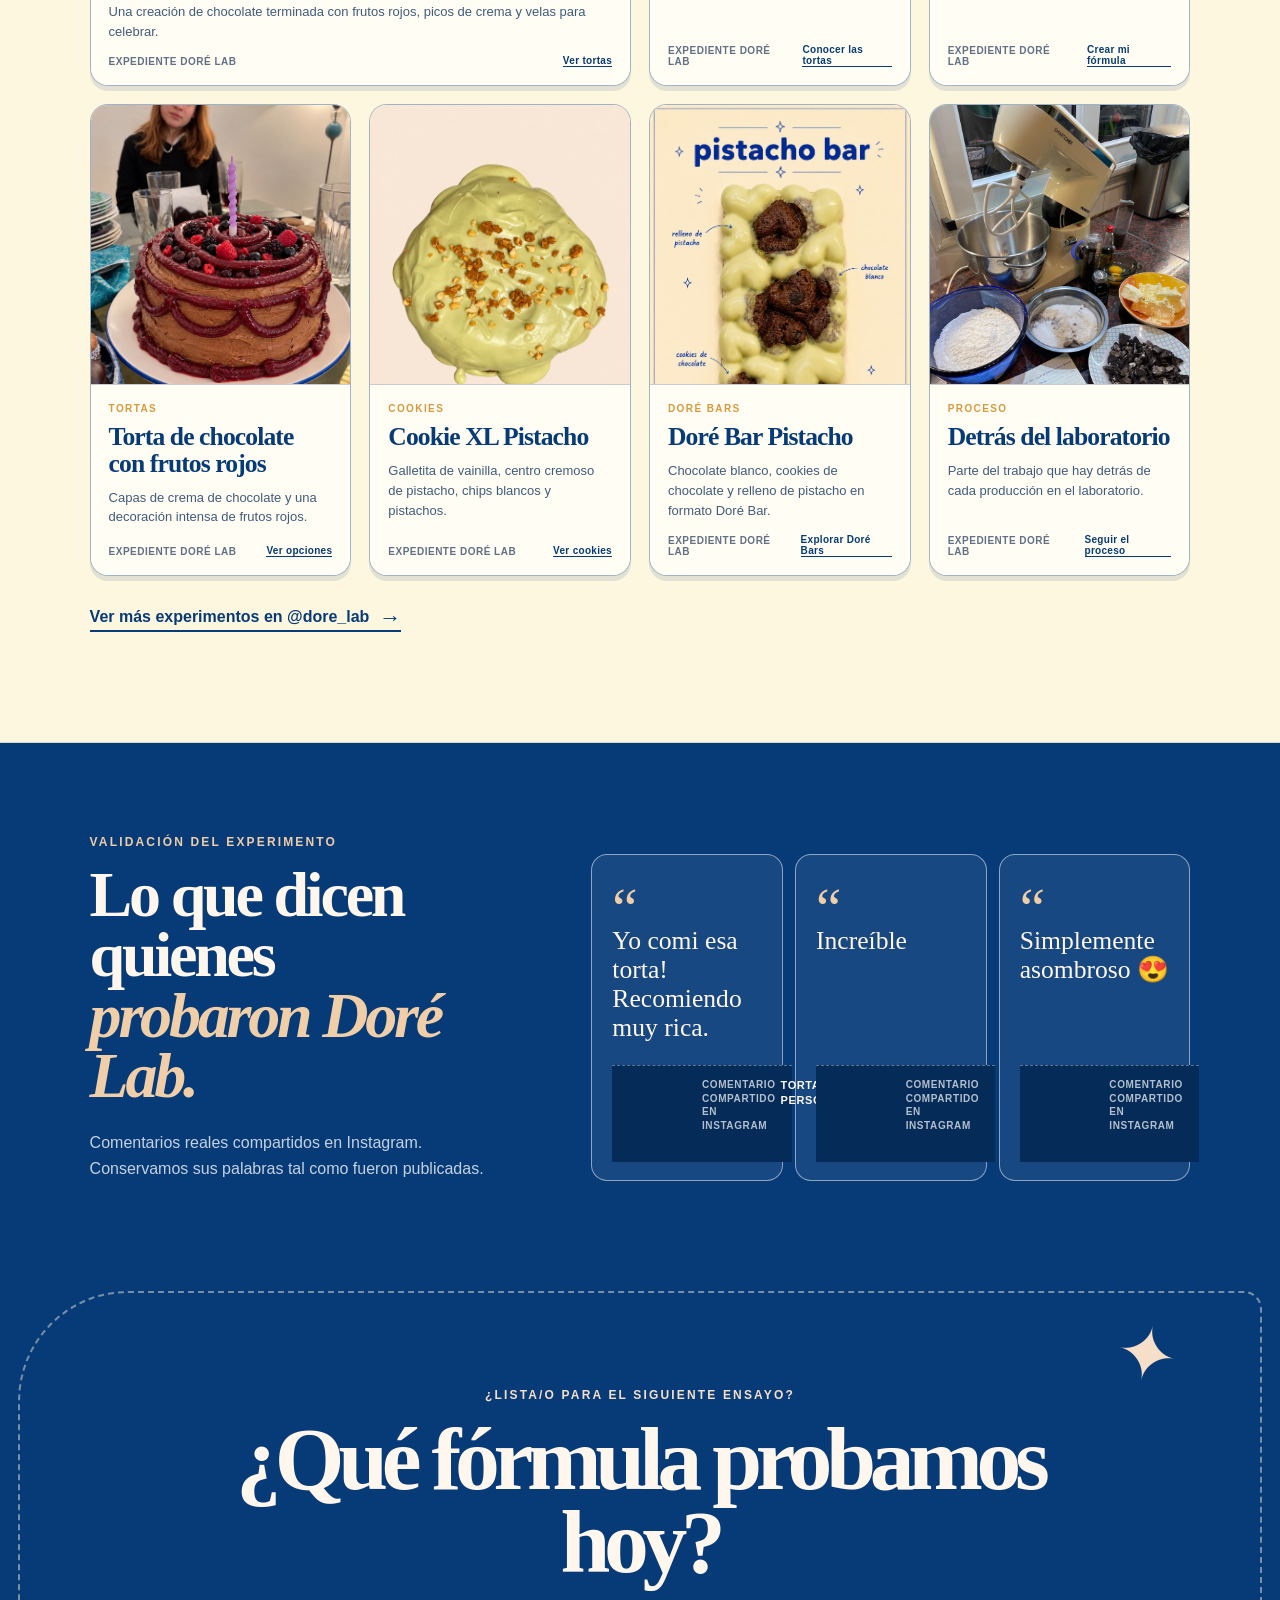
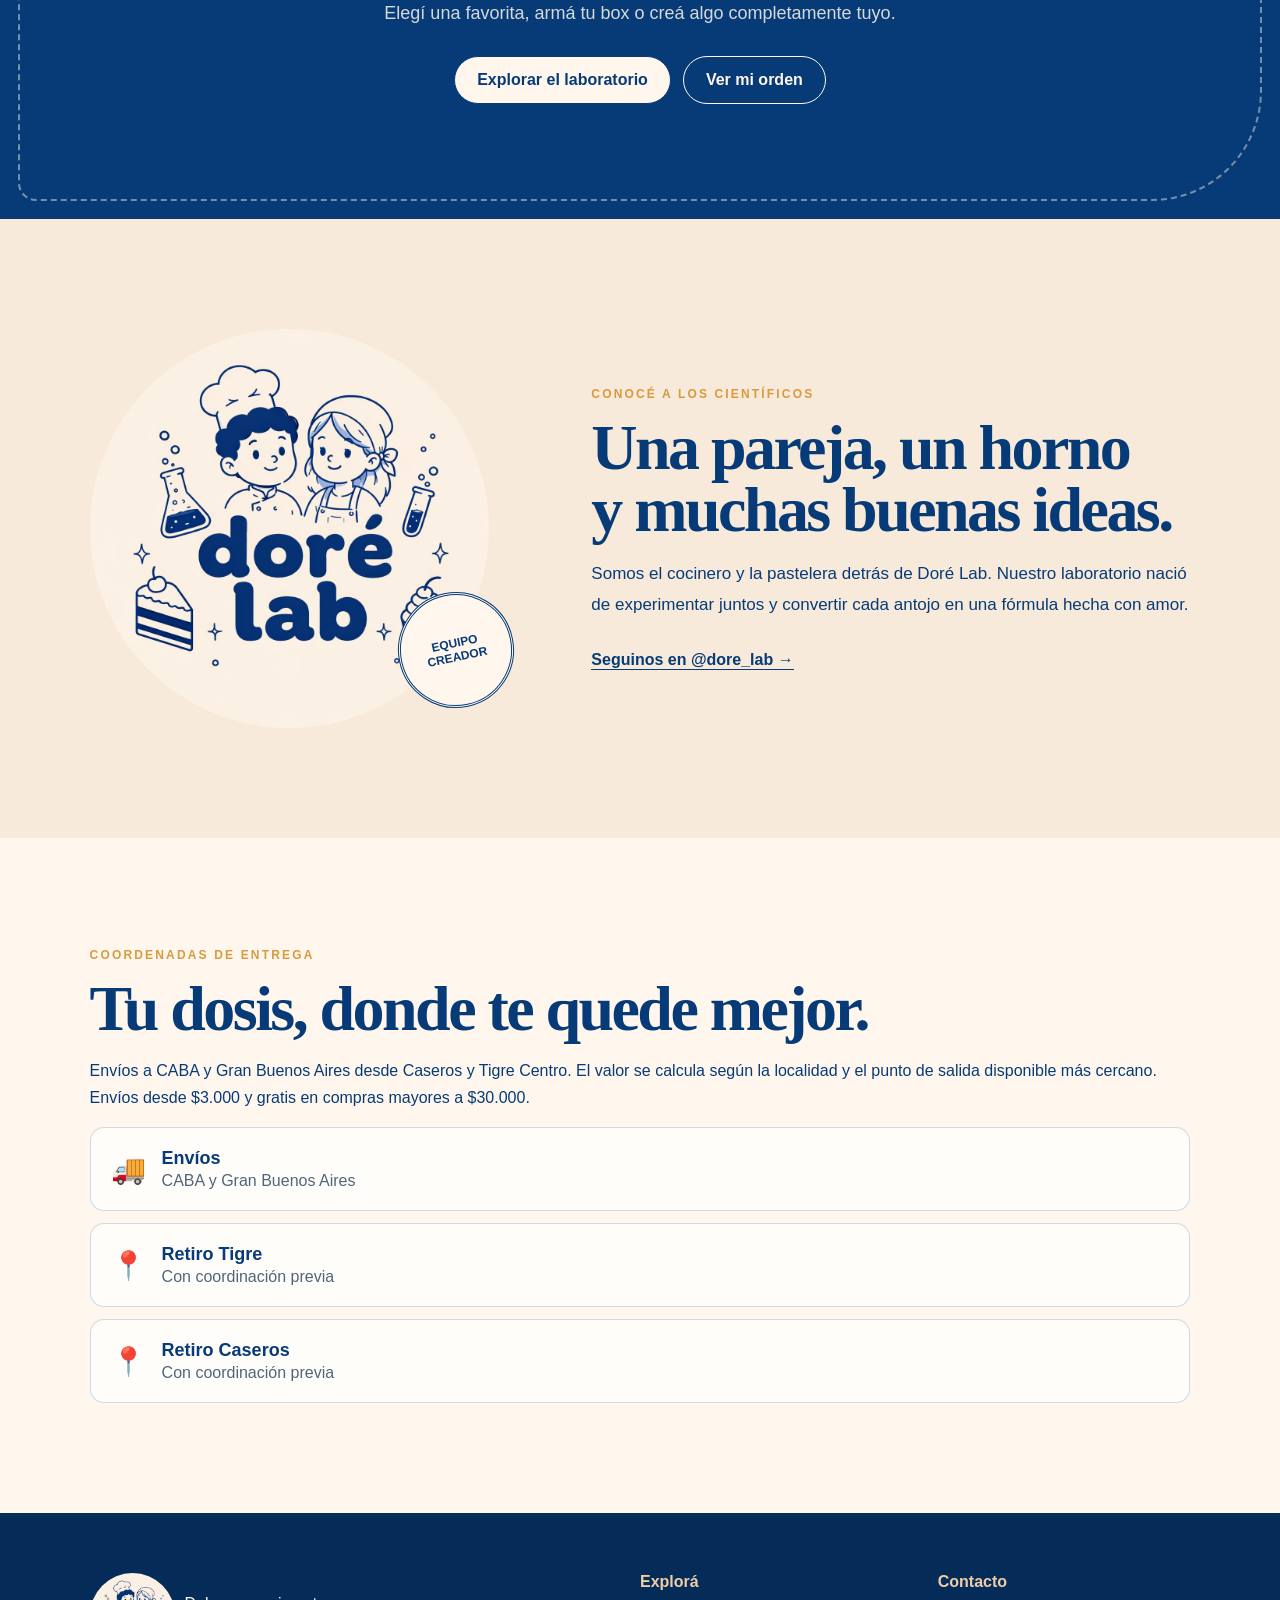
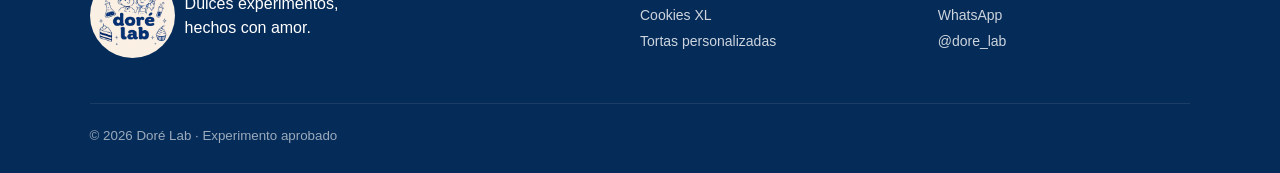
==== commit 6b33e5ab: "Add files via upload" ====
--- a/index.html
+++ b/index.html
@@ -9,11 +9,9 @@
   <link rel="icon" href="data:,">
   <link rel="stylesheet" href="styles.css">
   <link rel="stylesheet" href="v2.css">
-  <link rel="stylesheet" href="blacklist-entry.css">
   <script src="https://cdn.jsdelivr.net/npm/@supabase/supabase-js@2" defer></script>
   <script src="supabase-client.js" defer></script>
   <script src="app.js" defer></script>
-  <script src="blacklist-entry.js" defer></script>
   <script src="novedades.js" defer></script>
   <script src="club.js" defer></script>
 </head>
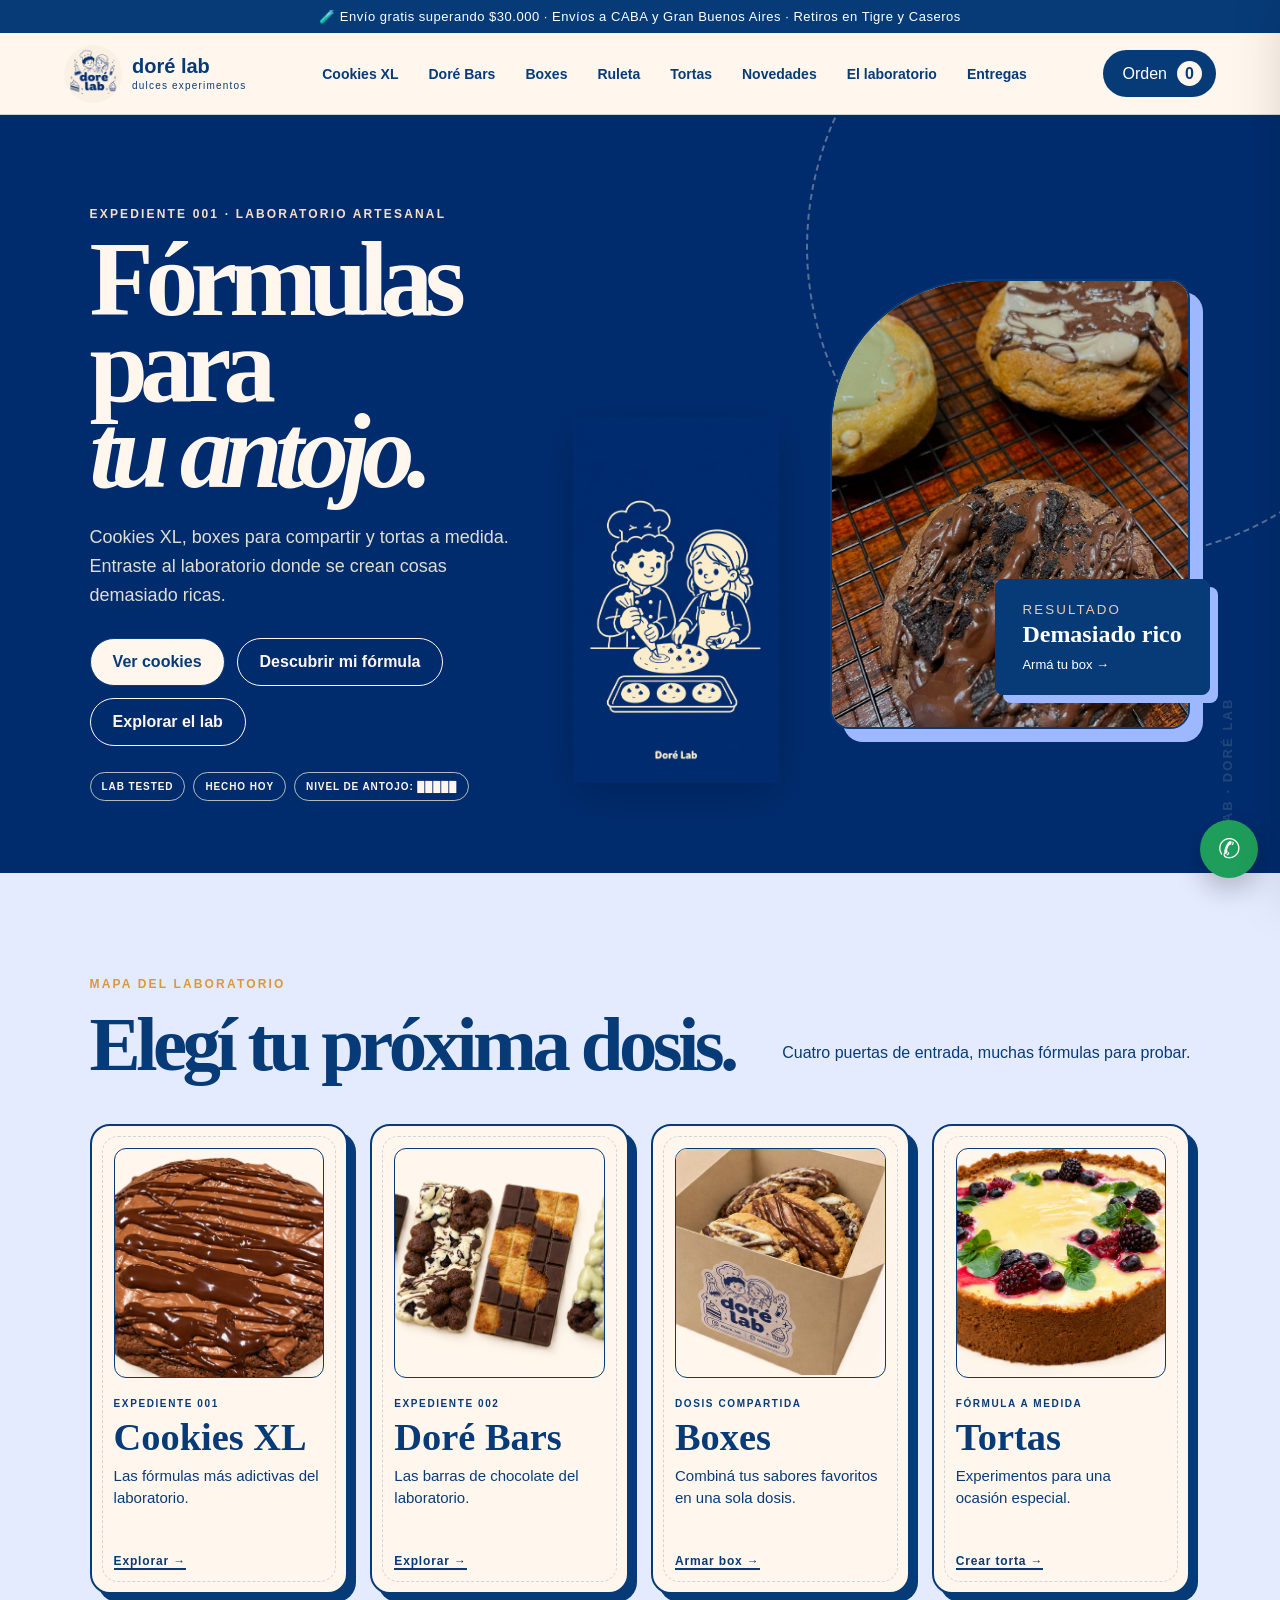
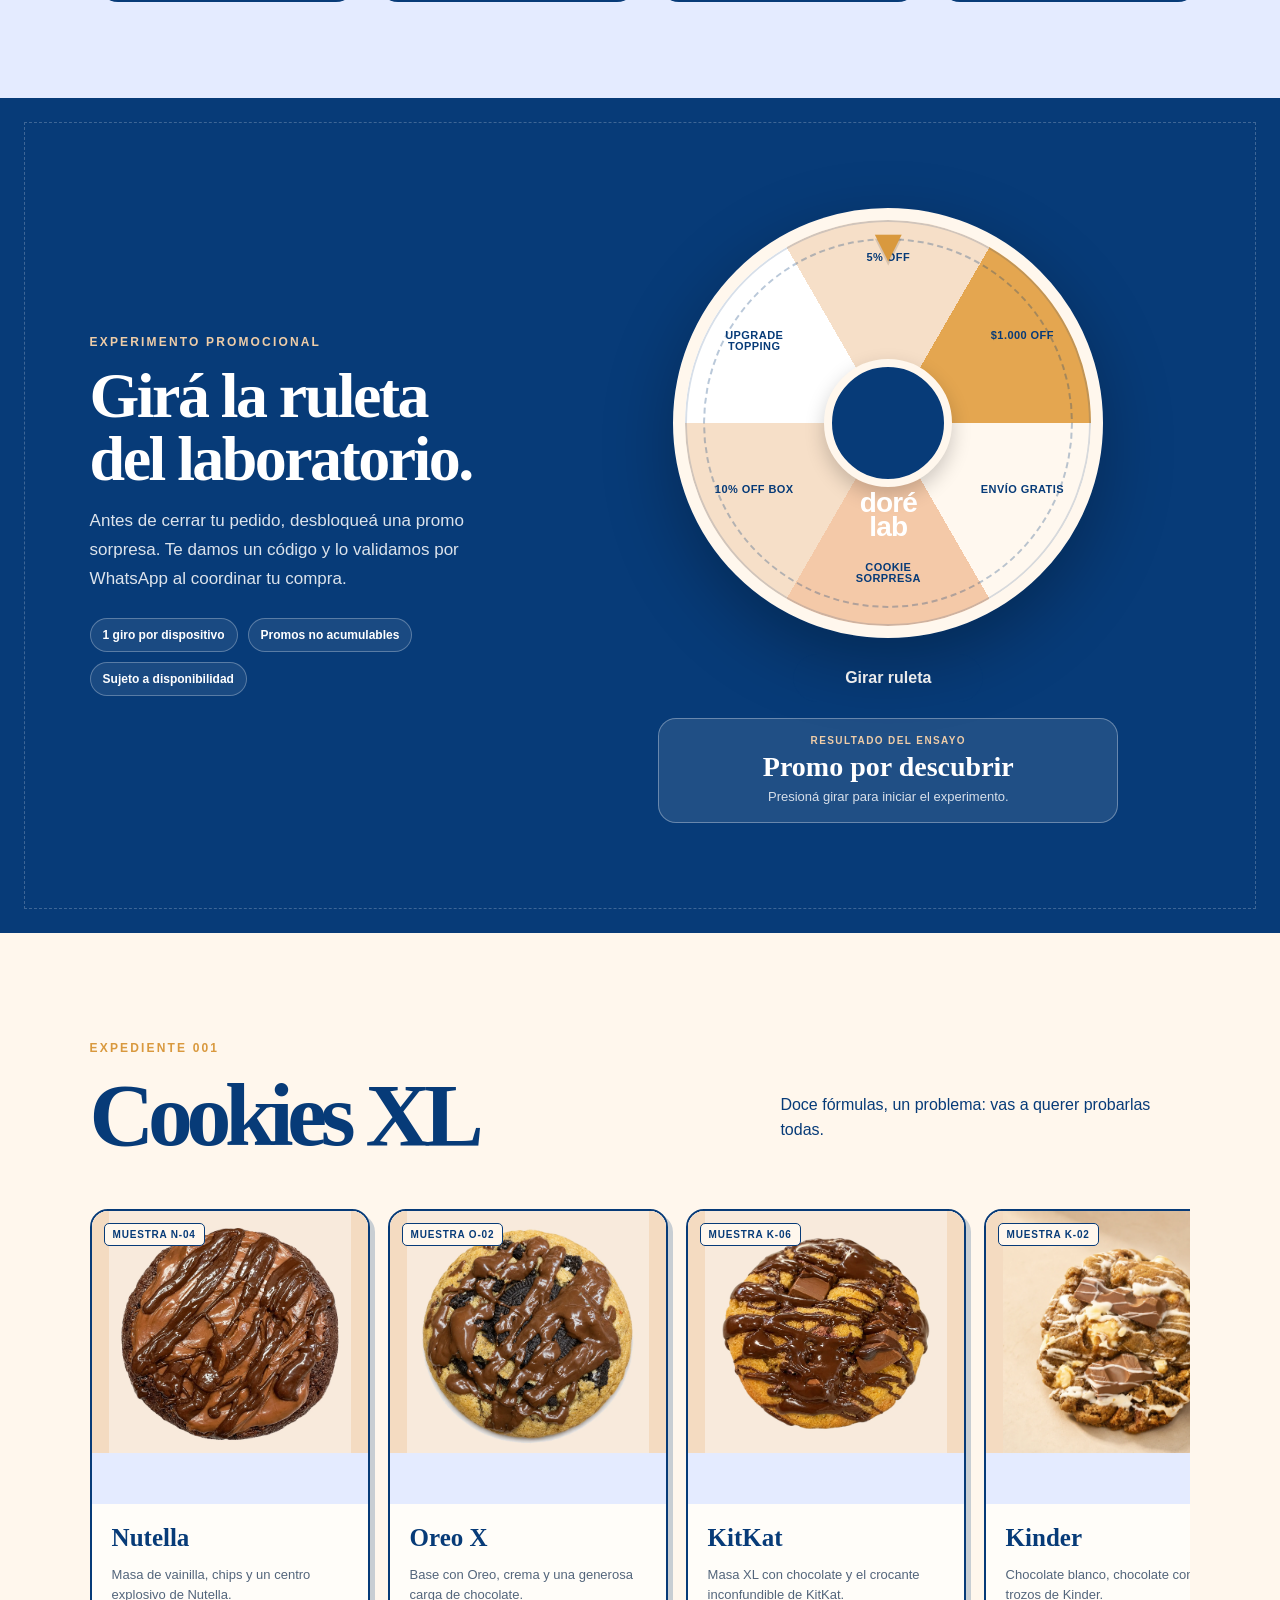
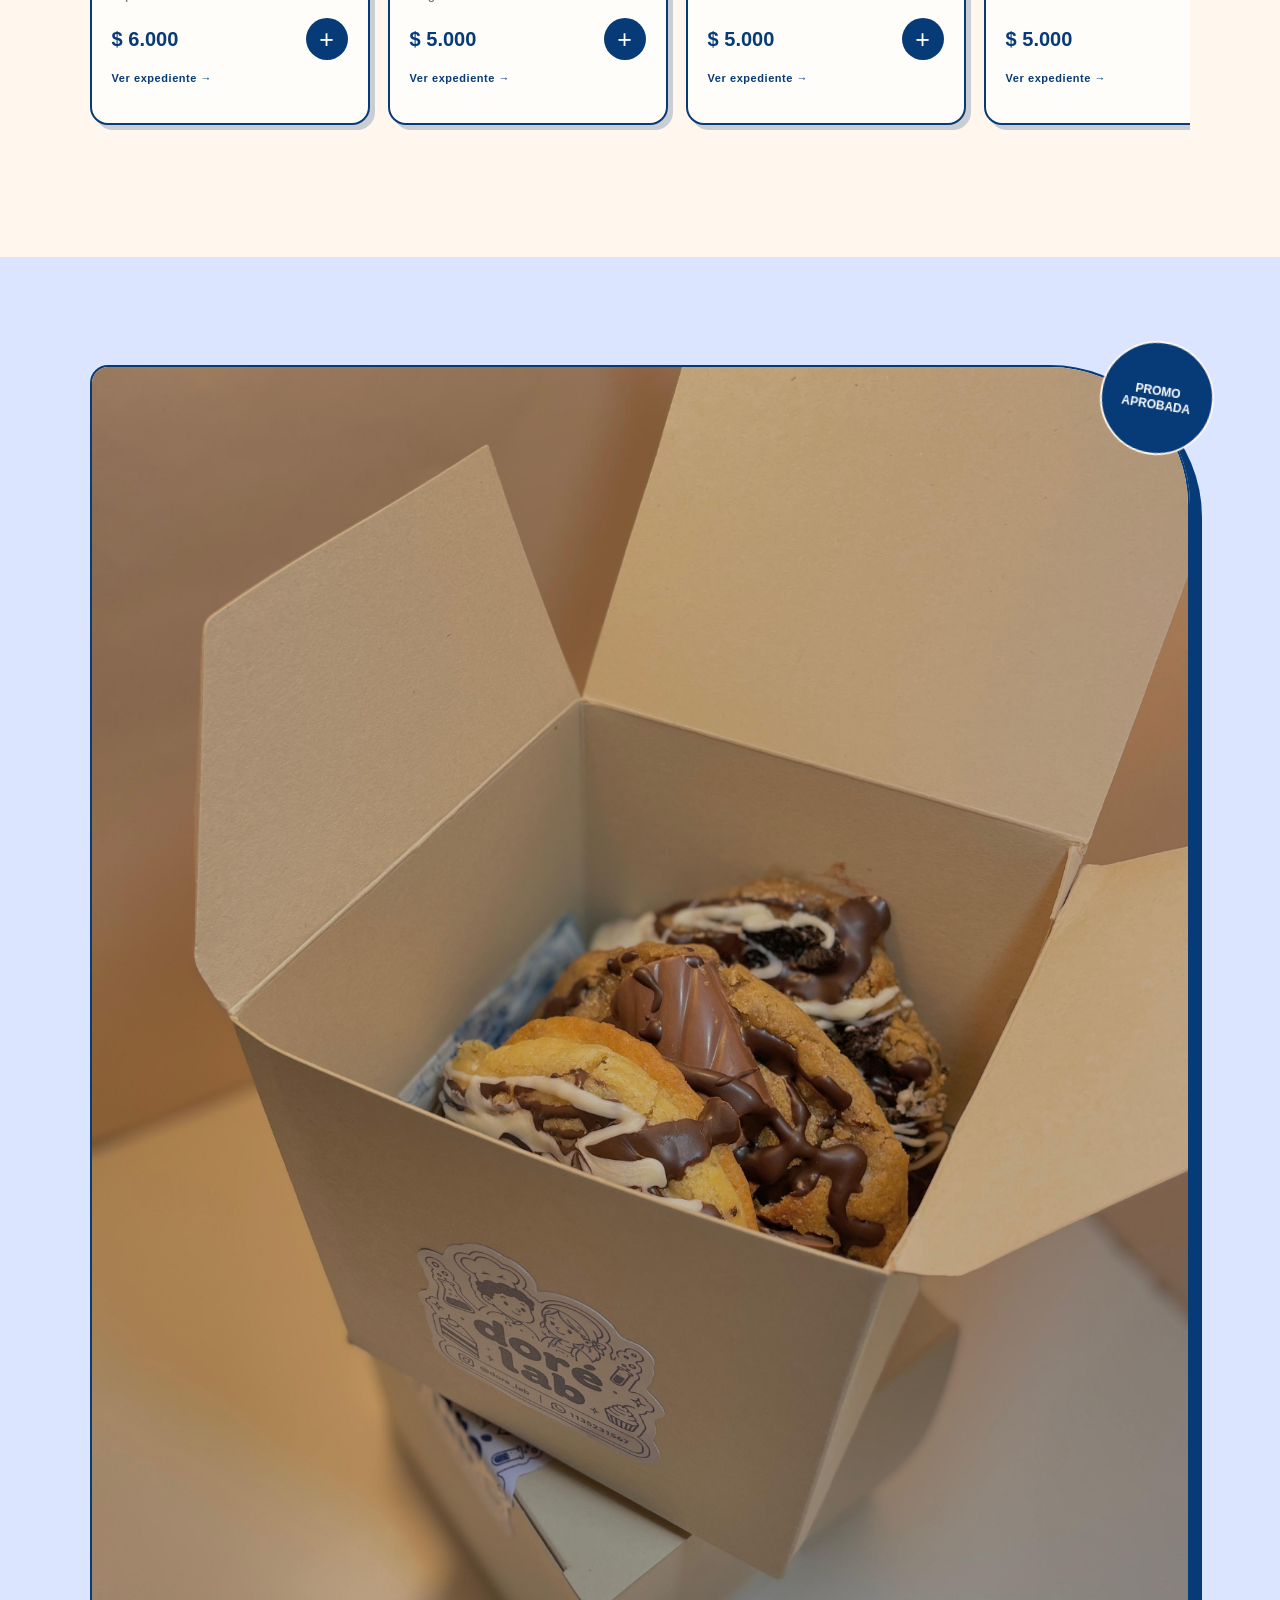
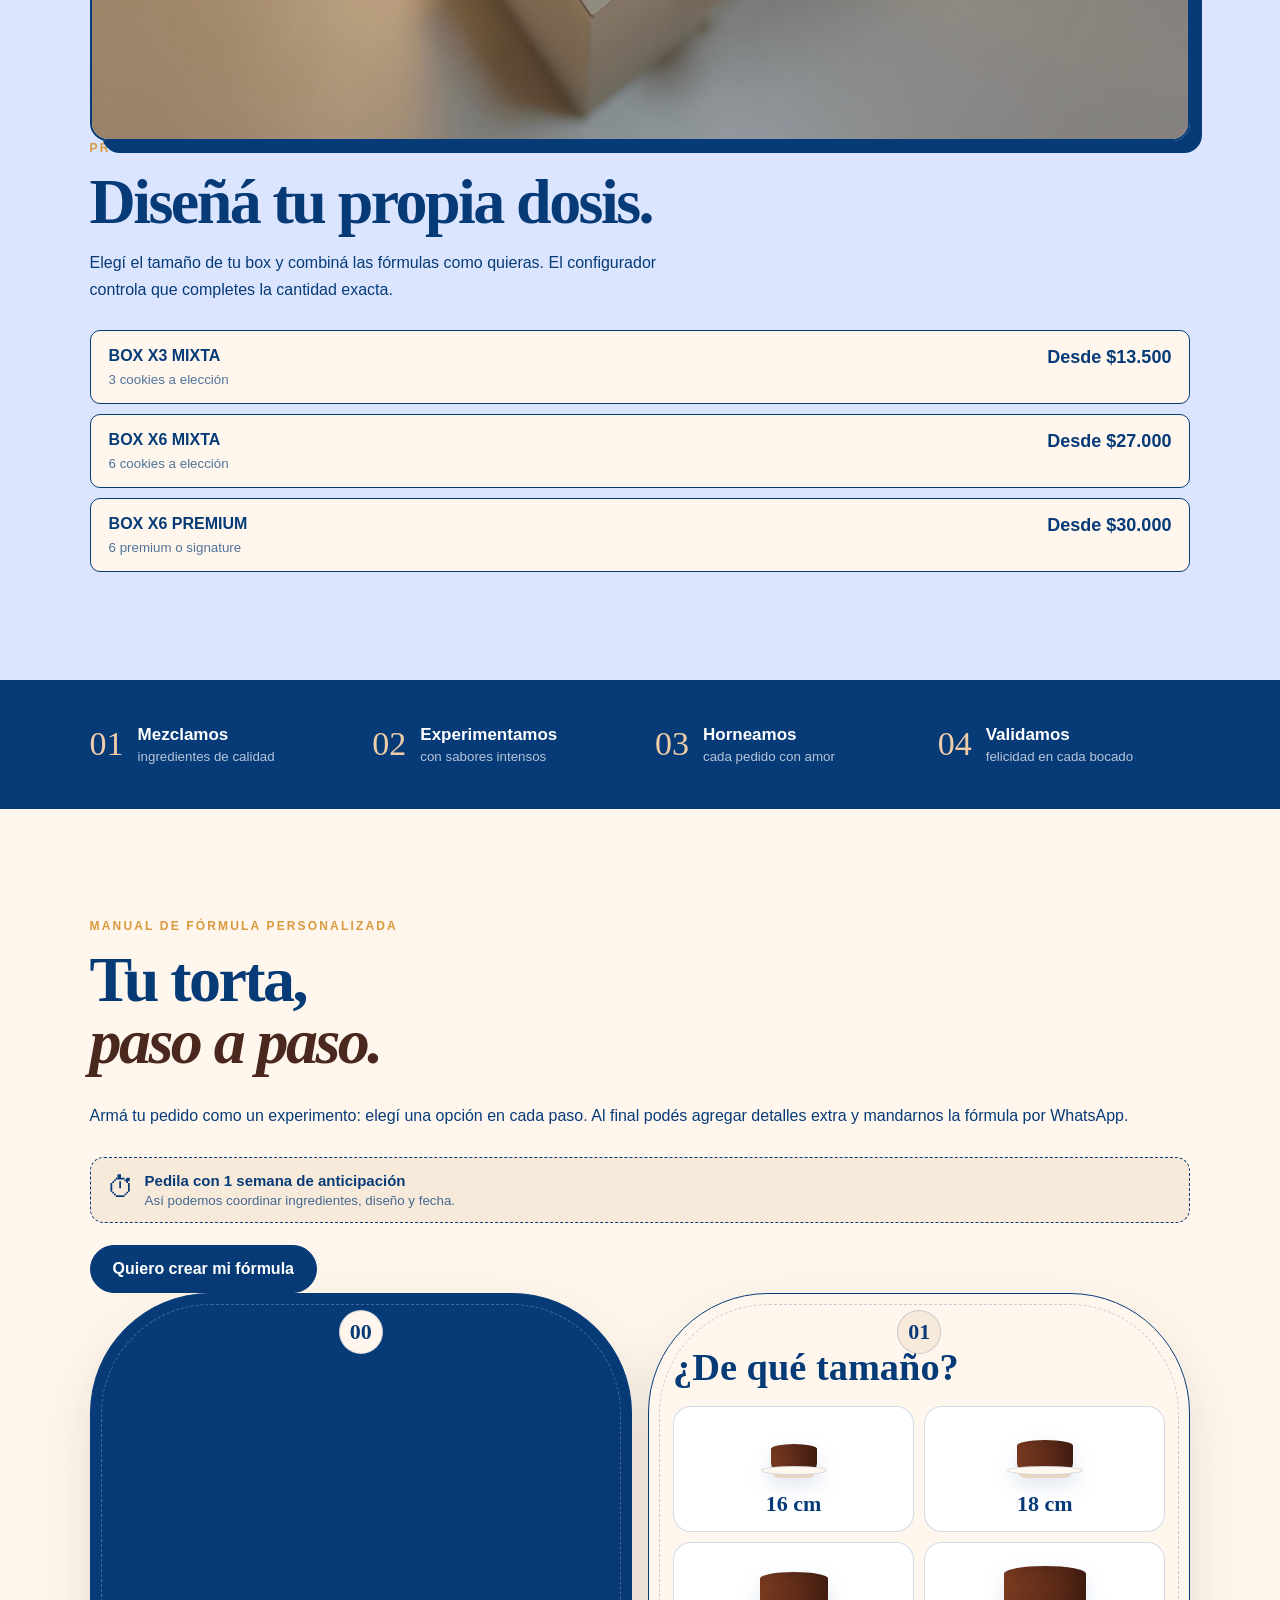
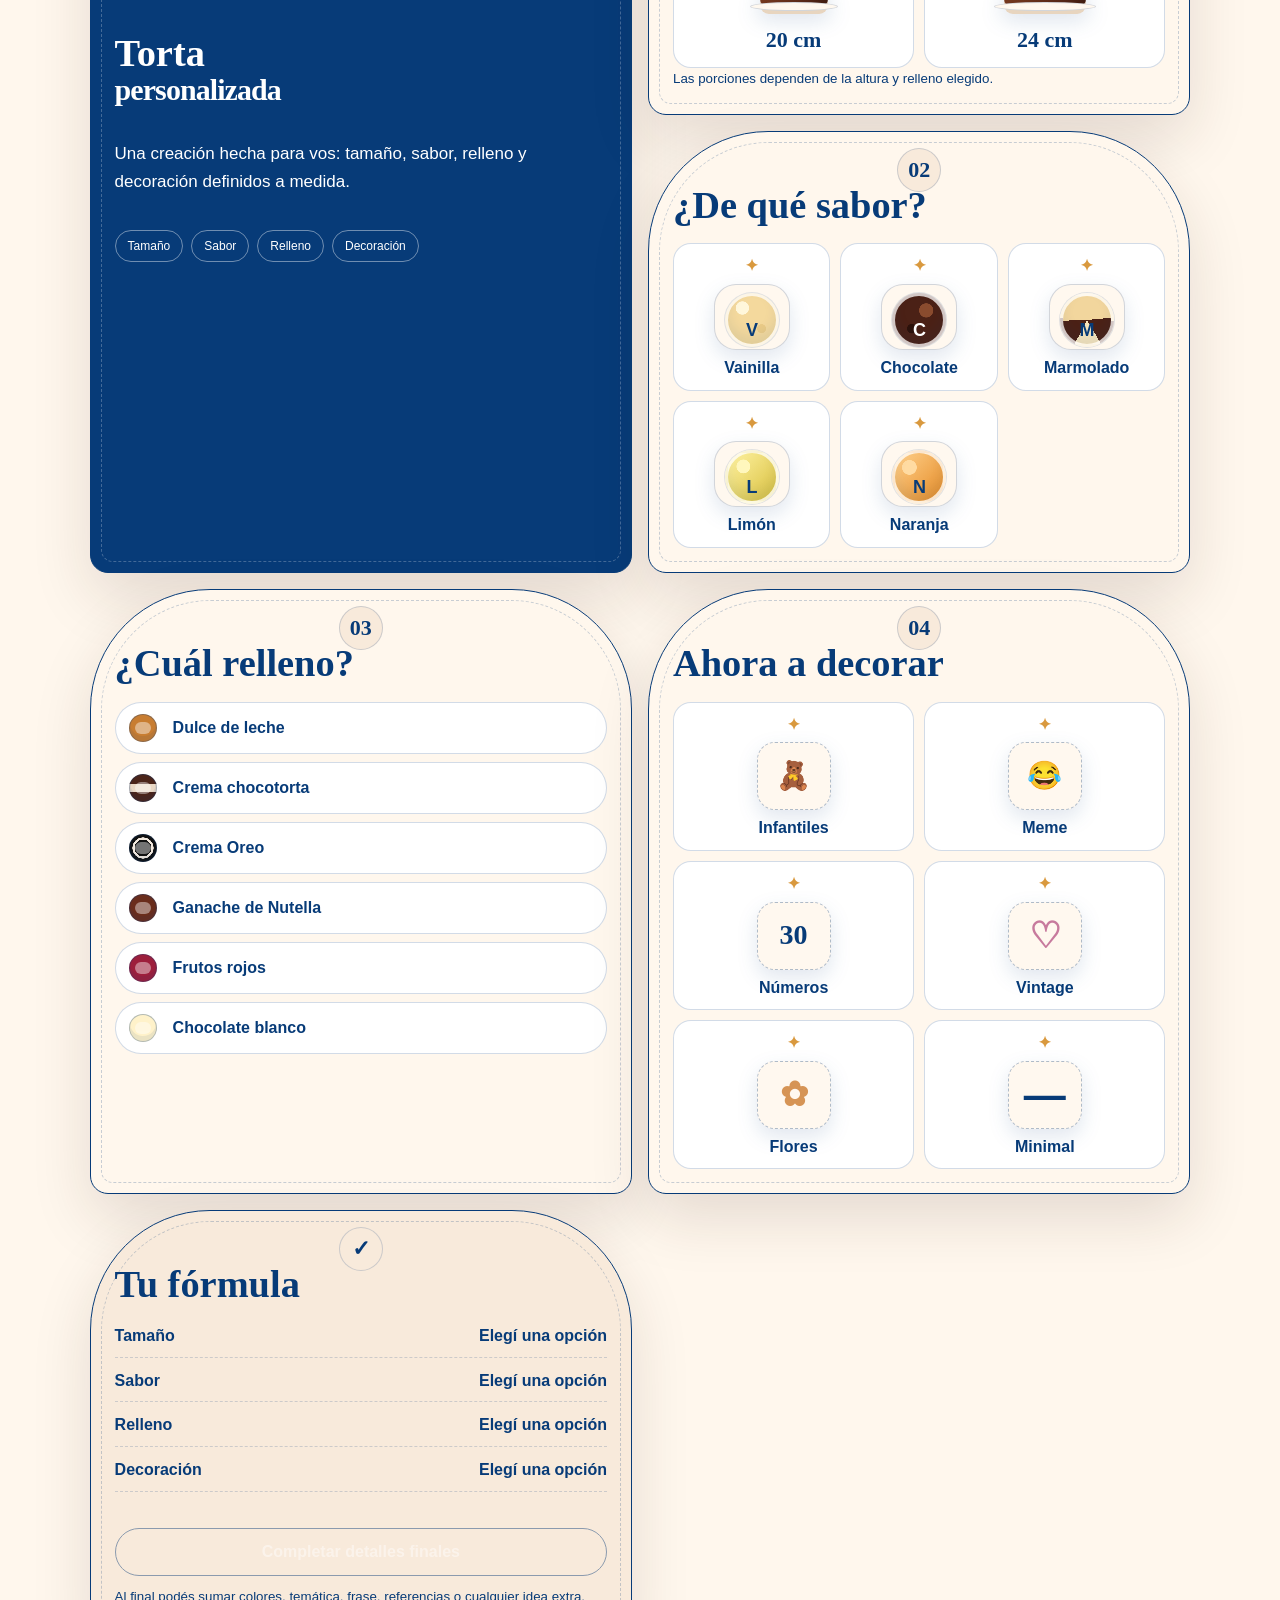
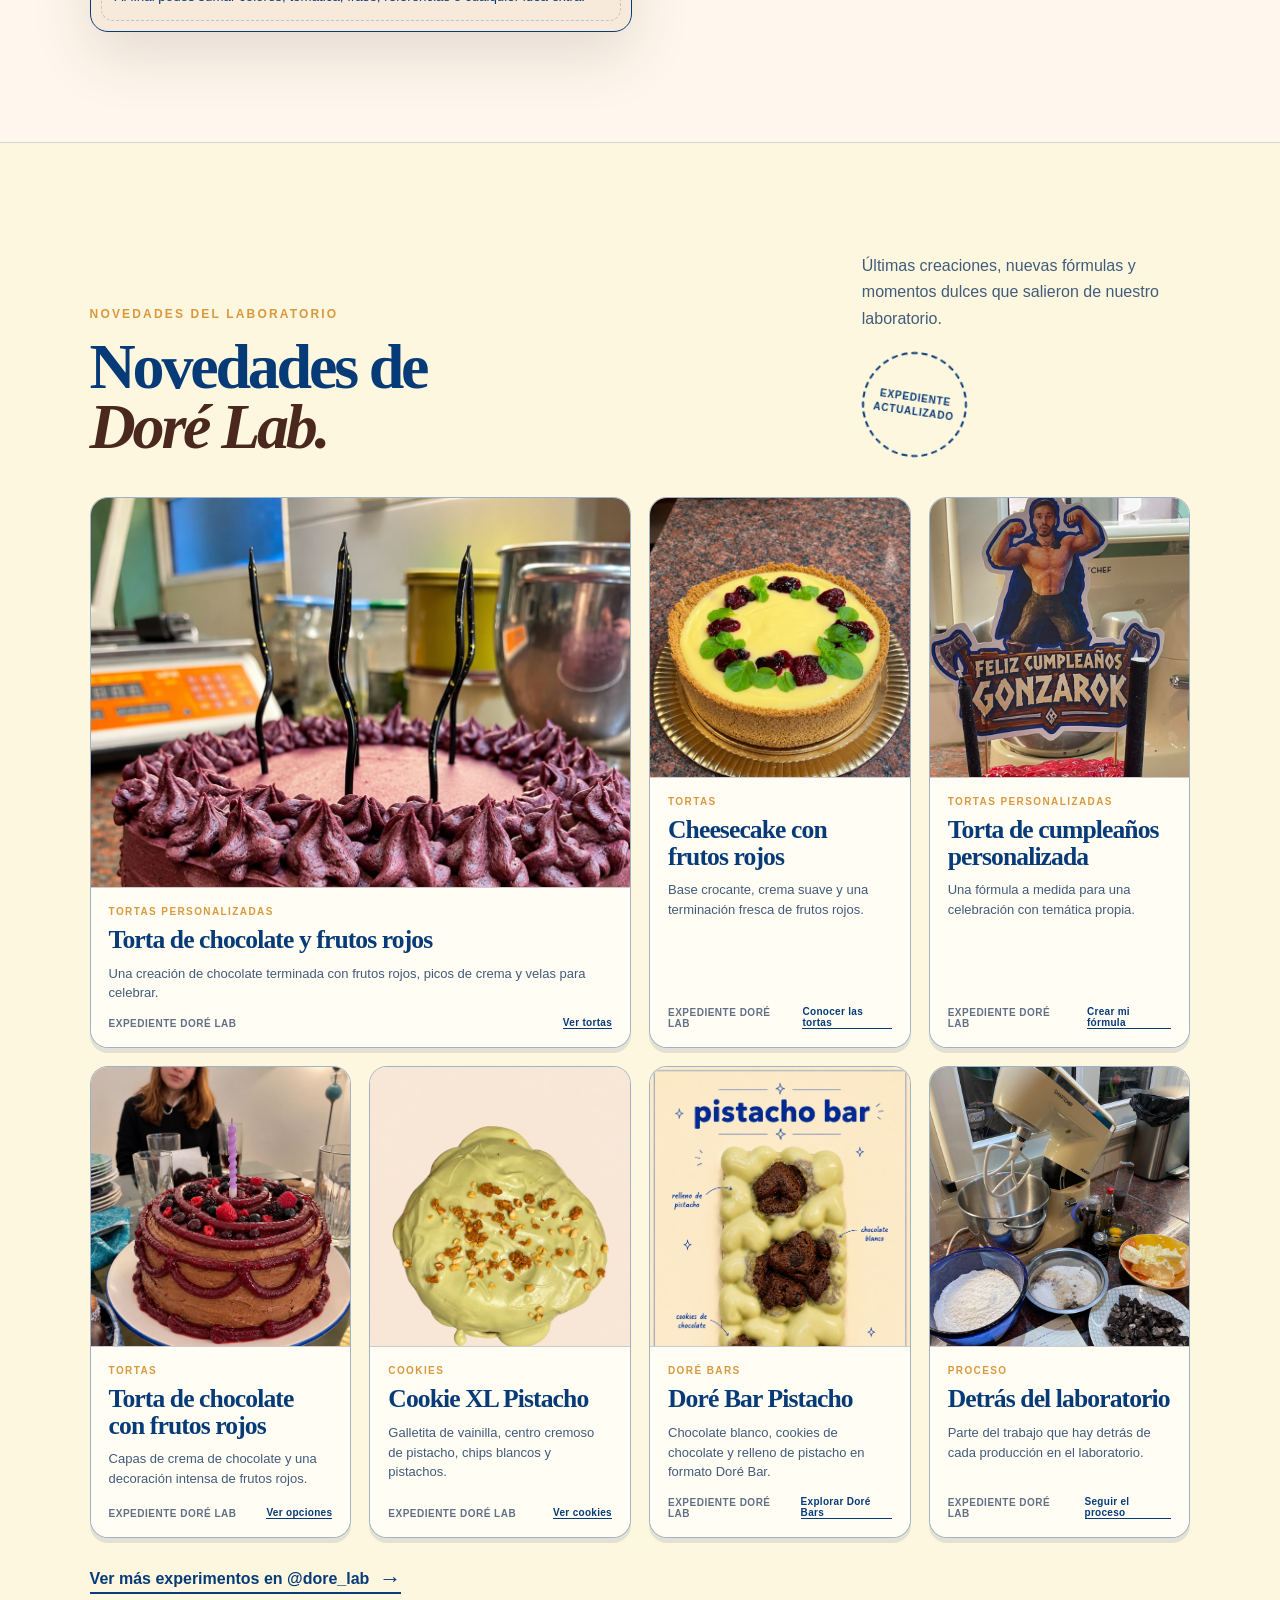
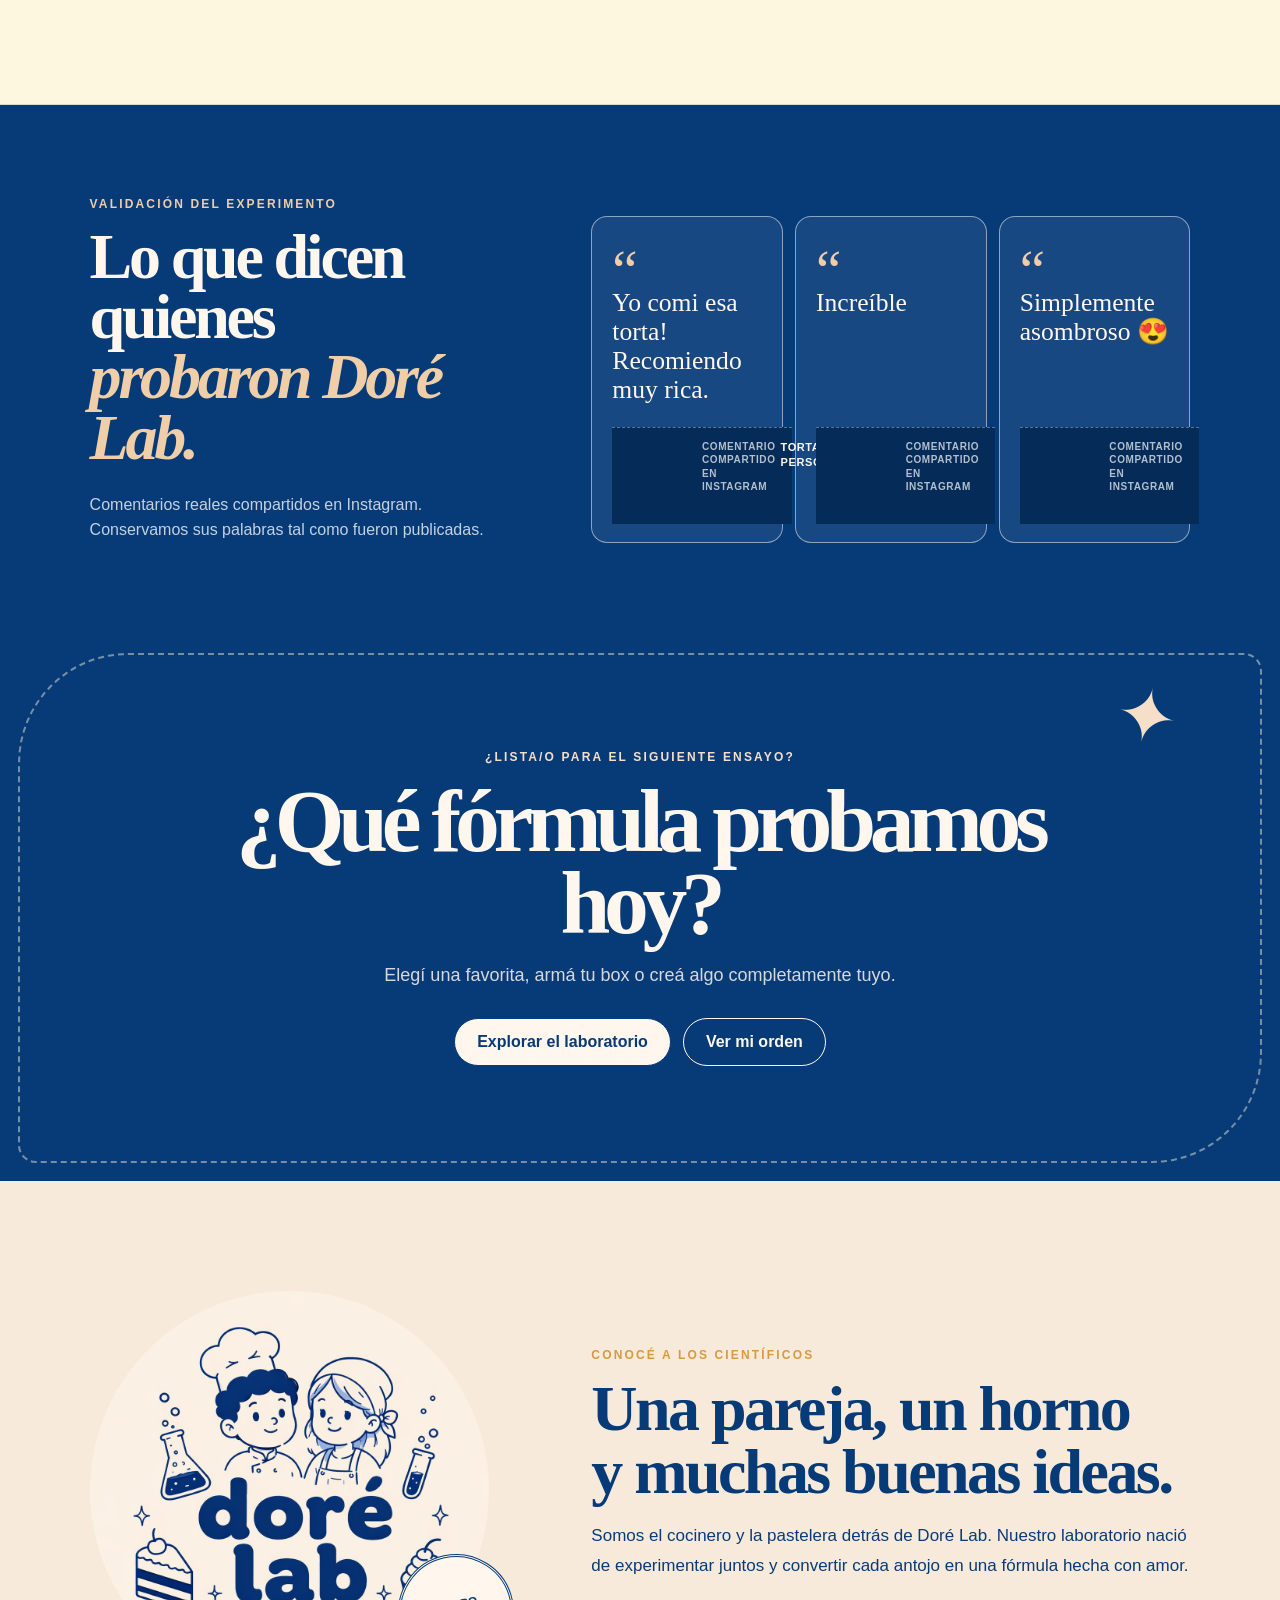
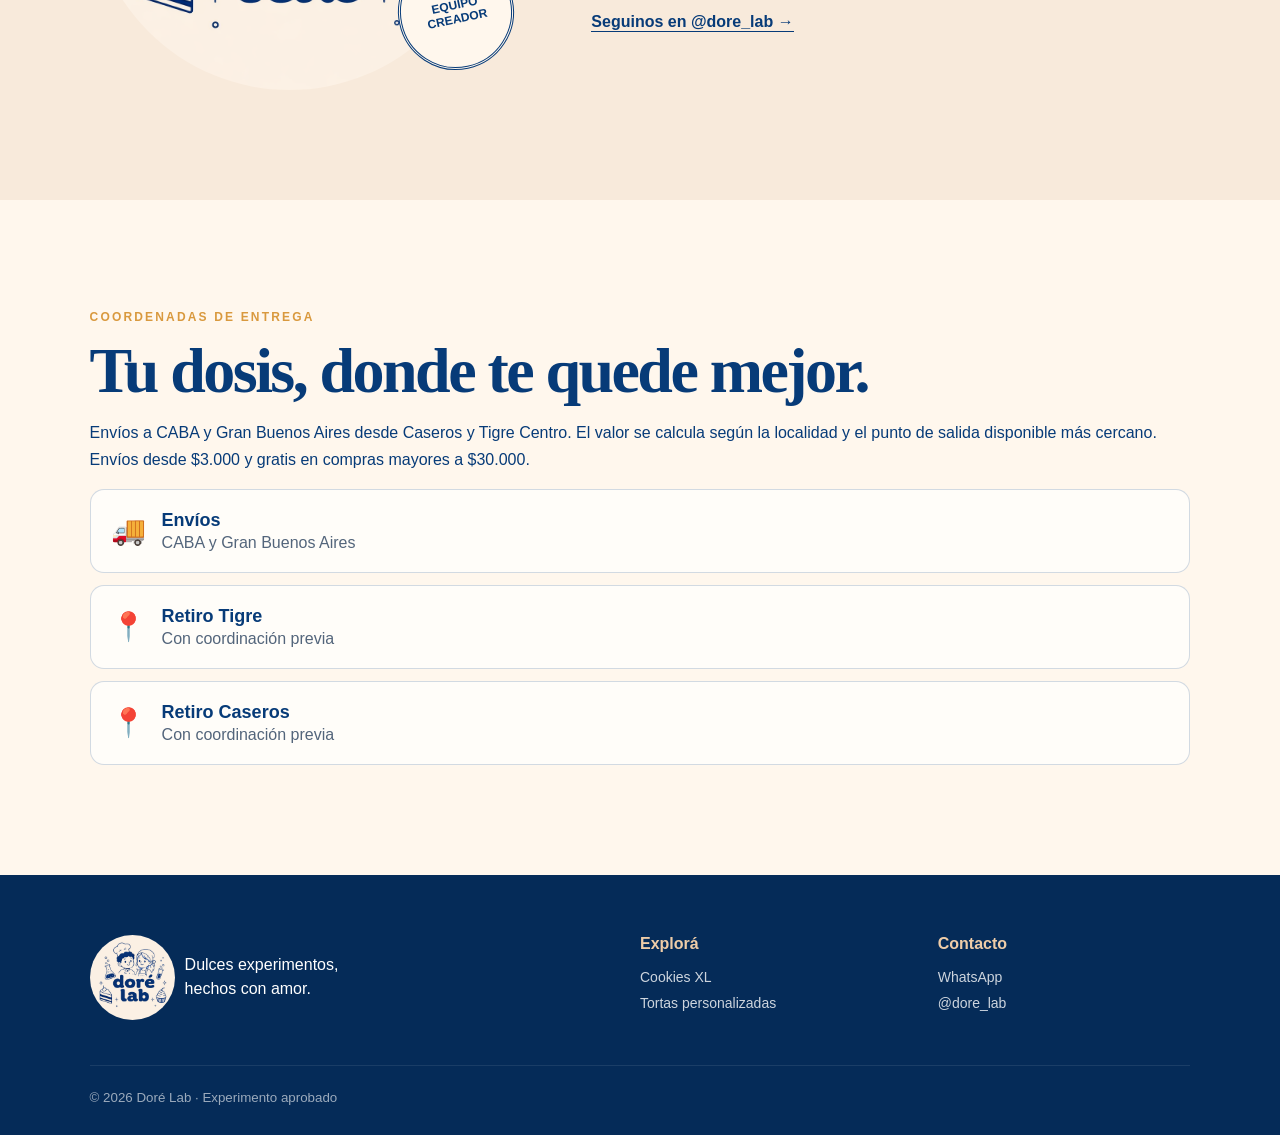
==== commit 9b0b7d3f: "Add files via upload" ====
--- a/index.html
+++ b/index.html
@@ -9,11 +9,8 @@
   <link rel="icon" href="data:,">
   <link rel="stylesheet" href="styles.css">
   <link rel="stylesheet" href="v2.css">
-  <script src="https://cdn.jsdelivr.net/npm/@supabase/supabase-js@2" defer></script>
-  <script src="supabase-client.js" defer></script>
   <script src="app.js" defer></script>
   <script src="novedades.js" defer></script>
-  <script src="club.js" defer></script>
 </head>
 <body class="page-home">
   <div class="announcement">🧪 Envío gratis superando $30.000 · Envíos a CABA y Gran Buenos Aires · Retiros en Tigre y Caseros</div>
@@ -27,14 +24,12 @@
       <a href="bars.html">Doré Bars</a>
       <a href="boxes.html">Boxes</a>
       <a href="index.html#ruleta">Ruleta</a>
-      <a href="index.html#club">Club</a>
       <a href="tortas.html">Tortas</a>
       <a href="index.html#novedades">Novedades</a>
       <a href="index.html#nosotros">El laboratorio</a>
       <a href="entregas.html">Entregas</a>
     </nav>
     <div class="header-actions">
-      <button class="club-button" type="button" data-open-club>Club</button>
       <button class="cart-button" type="button" data-open-cart aria-label="Abrir carrito">
         <span>Orden</span><b data-cart-count>0</b>
       </button>
@@ -73,29 +68,6 @@
         <a class="lab-door bars-door" href="bars.html"><img src="assets/category-bars.png" alt="Doré Bars de chocolate" loading="lazy"><small>EXPEDIENTE 002</small><b>Doré Bars</b><p>Las barras de chocolate del laboratorio.</p><span class="door-link">Explorar →</span></a>
         <a class="lab-door boxes-door" href="boxes.html"><img src="assets/category-box.png" alt="Box de cookies Doré Lab" loading="lazy"><small>DOSIS COMPARTIDA</small><b>Boxes</b><p>Combiná tus sabores favoritos en una sola dosis.</p><span class="door-link">Armar box →</span></a>
         <a class="lab-door cakes-door" href="tortas.html"><img src="assets/category-cake.png" alt="Torta Doré Lab" loading="lazy"><small>FÓRMULA A MEDIDA</small><b>Tortas</b><p>Experimentos para una ocasión especial.</p><span class="door-link">Crear torta →</span></a>
-      </div>
-    </section>
-
-    <section class="club-section section" id="club">
-      <div class="club-copy">
-        <p class="eyebrow">Pasaporte de experimentos</p>
-        <h2>Club Doré Lab</h2>
-        <p>Cada compra confirmada suma un sello. Cuando completás 5 experimentos aprobados, desbloqueás una Box X3 clásica de regalo.</p>
-        <div class="club-actions">
-          <button class="button primary" type="button" data-open-club>Crear mi cuenta</button>
-          <small>El premio se activa solo con compras confirmadas por el laboratorio.</small>
-        </div>
-      </div>
-      <div class="club-card" data-club-card>
-        <small>ESTADO DEL ENSAYO</small>
-        <h3 data-club-title>Ingresá para ver tu progreso</h3>
-        <div class="club-progress" aria-label="Progreso hacia Box X3 de regalo">
-          <span data-club-bar style="width:0%"></span>
-        </div>
-        <p data-club-copy>Guardamos tus compras confirmadas y te avisamos cuando llegás a 5.</p>
-        <div class="club-stamps" data-club-stamps aria-hidden="true">
-          <span>⚗</span><span>⚗</span><span>⚗</span><span>⚗</span><span>🎁</span>
-        </div>
       </div>
     </section>
 
@@ -375,41 +347,6 @@
     </form>
   </dialog>
 
-  <dialog class="club-modal" data-club-modal>
-    <button class="modal-close" type="button" data-close-club aria-label="Cerrar">×</button>
-    <div data-club-auth-view>
-      <p class="eyebrow">Club Doré Lab</p>
-      <h2>Tu pasaporte dulce</h2>
-      <p>Creá tu cuenta o ingresá para guardar tus experimentos aprobados.</p>
-      <form data-club-form>
-        <label>Nombre<input name="name" type="text" autocomplete="name" placeholder="Ej: Mateo"></label>
-        <label>WhatsApp<input name="whatsapp" type="tel" autocomplete="tel" placeholder="Ej: 1135231567"></label>
-        <label>Email<input name="email" type="email" autocomplete="email" required placeholder="tu@email.com"></label>
-        <label>Contraseña<input name="password" type="password" autocomplete="current-password" required minlength="6" placeholder="Mínimo 6 caracteres"></label>
-        <div class="club-form-actions">
-          <button class="button primary" type="submit" data-club-submit="signup">Crear cuenta</button>
-          <button class="button secondary" type="button" data-club-login>Ya tengo cuenta</button>
-        </div>
-      </form>
-      <p class="club-message" data-club-message></p>
-    </div>
-    <div data-club-profile-view hidden>
-      <p class="eyebrow">Experimento en curso</p>
-      <h2 data-club-profile-name>Club Doré Lab</h2>
-      <div class="club-profile-panel">
-        <b data-club-profile-progress>0 / 5 compras</b>
-        <div class="club-progress"><span data-club-modal-bar style="width:0%"></span></div>
-        <p data-club-profile-copy>Te faltan 5 compras confirmadas para desbloquear tu Box X3 clásica.</p>
-      </div>
-      <div class="club-reward" data-club-reward hidden>
-        <small>PREMIO DESBLOQUEADO</small>
-        <b>Box X3 clásica de regalo</b>
-        <span>Coordinamos la entrega por WhatsApp.</span>
-      </div>
-      <button class="button secondary" type="button" data-club-logout>Cerrar sesión</button>
-    </div>
-  </dialog>
-
   <a class="whatsapp-float" href="https://wa.me/5491135231567" target="_blank" rel="noreferrer" aria-label="Escribir a Doré Lab por WhatsApp">✆</a>
 </body>
 </html>
--- a/v2.css
+++ b/v2.css
@@ -72,8 +72,6 @@
 @media(max-width:720px){.drawer{width:100%;left:0;right:0}.drawer-head{padding:18px 18px 14px}.drawer-head h2{font-size:32px}.cart-items{padding:8px 16px;flex:1 1 auto}.cart-item{grid-template-columns:56px minmax(0,1fr) auto;gap:10px;padding:12px 0}.cart-item img{width:56px;height:56px}.cart-item h4{font-size:15px}.cart-item small{font-size:11px}.qty{gap:6px}.qty button{width:34px;height:34px;background:var(--paper)}.cart-footer{padding:14px 16px calc(18px + env(safe-area-inset-bottom));gap:10px;max-height:52dvh}.cart-total{font-size:18px}.cart-total.final b{font-size:21px}.shipping-box{align-items:flex-start}.shipping-box span{font-size:11px}}
 @media(max-height:680px) and (max-width:720px){.cart-footer{max-height:48dvh}.free-shipping-progress{padding:9px}.cart-footer label{gap:4px}.cart-footer input,.cart-footer select{padding:10px}.shipping-box{padding:10px 12px}}
 .header-actions{display:flex;align-items:center;gap:10px}
-.club-button{border:1px solid var(--blue);background:var(--cream);color:var(--blue);border-radius:999px;padding:11px 16px;font-weight:900;cursor:pointer}
-.club-button:hover{background:var(--blue);color:white}
 .home-lab-map{background:var(--paper)}
 .lab-map-grid{display:grid;grid-template-columns:repeat(4,minmax(0,1fr));gap:14px;margin-top:26px}
 .lab-map-grid a{position:relative;min-height:230px;border:1px solid var(--line);background:var(--cream);color:var(--blue);border-radius:22px;padding:24px;display:flex;flex-direction:column;align-items:flex-start;gap:10px;box-shadow:0 14px 35px rgba(7,59,120,.08);transition:.2s;overflow:hidden}
@@ -87,39 +85,8 @@
 .page-cookies main>section:not(.cookies-section),.page-boxes main>section:not(.boxes),.page-tortas main>section:not(.custom-cake-lab),.page-entregas main>section:not(.delivery){display:none}
 .page-cookies .cookies-section,.page-boxes .boxes,.page-tortas .custom-cake-lab,.page-entregas .delivery{padding-top:92px}
 .page-cookies footer,.page-boxes footer,.page-tortas footer,.page-entregas footer{margin-top:0}
-.club-section{display:grid;grid-template-columns:.9fr 1.1fr;gap:6vw;align-items:center;background:linear-gradient(135deg,#fff7ed,#f6dfc8)}
-.club-copy h2{font-size:clamp(48px,5vw,76px)}
-.club-copy>p:not(.eyebrow){font-size:17px;line-height:1.75;max-width:620px}
-.club-actions{display:flex;align-items:center;gap:16px;flex-wrap:wrap;margin-top:26px}
-.club-actions small{max-width:320px;color:#617085;line-height:1.45}
-.club-card{position:relative;background:var(--blue);color:white;border-radius:160px 18px 18px 18px;padding:74px 44px 38px;box-shadow:var(--shadow);overflow:hidden}
-.club-card:before{content:"";position:absolute;inset:14px;border:1px dashed rgba(255,255,255,.26);border-radius:145px 12px 12px 12px;pointer-events:none}
-.club-card small,.club-reward small{position:relative;color:var(--peach);font-weight:900;letter-spacing:.16em;font-size:11px}
-.club-card h3{position:relative;font-family:Georgia,"Times New Roman",serif;font-size:clamp(34px,4vw,58px);line-height:1.02;margin:12px 0 20px}
-.club-card p{position:relative;line-height:1.65;color:rgba(255,255,255,.82)}
-.club-progress{position:relative;height:15px;border-radius:999px;background:rgba(255,255,255,.18);overflow:hidden;border:1px solid rgba(255,255,255,.22)}
-.club-progress span{display:block;height:100%;width:0%;border-radius:inherit;background:linear-gradient(90deg,var(--gold),#1f9d5a);transition:width .25s ease}
-.club-stamps{position:relative;display:grid;grid-template-columns:repeat(5,1fr);gap:8px;margin-top:20px}
-.club-stamps span{display:grid;place-items:center;min-height:48px;border:1px solid rgba(255,255,255,.28);border-radius:14px;background:rgba(255,255,255,.08);font-size:23px}
-.club-modal{border:0;border-radius:20px;background:var(--cream);color:var(--blue);padding:36px;width:min(620px,calc(100% - 30px));box-shadow:var(--shadow)}
-.club-modal::backdrop{background:rgba(4,28,57,.55)}
-.club-modal h2{font-family:Georgia,"Times New Roman",serif;font-size:clamp(42px,5vw,64px);line-height:1;margin:0 0 14px}
-.club-modal p{line-height:1.6}
-.club-modal form{display:grid;grid-template-columns:1fr 1fr;gap:14px;margin-top:22px}
-.club-modal label{display:grid;gap:6px;font-size:12px;font-weight:800}
-.club-modal input{width:100%;border:1px solid var(--line);border-radius:10px;padding:12px;background:white;color:var(--blue)}
-.club-form-actions{grid-column:1/-1;display:flex;gap:10px;flex-wrap:wrap}
-.club-message{min-height:22px;font-weight:800;color:#1f9d5a}
-.club-message.is-error{color:#b14a3a}
-.club-profile-panel{border:1px solid var(--line);background:var(--paper);border-radius:16px;padding:18px;display:grid;gap:12px;margin:18px 0}
-.club-profile-panel>b{font-size:22px}
-.club-profile-panel .club-progress{background:rgba(7,59,120,.14);border-color:rgba(7,59,120,.14)}
-.club-reward{border:1px solid #1f9d5a;background:rgba(31,157,90,.08);border-radius:16px;padding:16px;margin:0 0 18px;display:grid;gap:4px}
-.club-reward b{font-size:20px}
-.club-reward span{color:#617085}
-@media(max-width:900px){.club-section{grid-template-columns:1fr}.club-card{border-radius:120px 16px 16px 16px}}
 @media(max-width:900px){.lab-map-grid{grid-template-columns:repeat(2,minmax(0,1fr))}}
-@media(max-width:720px){.lab-map-grid{grid-template-columns:1fr}.lab-map-grid a{min-height:180px}.header-actions{gap:7px}.club-button{padding:10px 12px;font-size:12px}.club-section{padding-left:20px;padding-right:20px}.club-card{padding:58px 22px 26px;border-radius:90px 14px 14px 14px}.club-card:before{border-radius:78px 10px 10px 10px}.club-modal{padding:30px 20px}.club-modal form{grid-template-columns:1fr}.club-form-actions{grid-column:1}.club-actions{align-items:flex-start;flex-direction:column}}
+@media(max-width:720px){.lab-map-grid{grid-template-columns:1fr}.lab-map-grid a{min-height:180px}.header-actions{gap:7px}}
 
 /* Home v3 — visual lab map. Keeps the existing cart, product cards and modals intact. */
 .page-home .cookies-section,.page-home .boxes,.page-home .lab-strip,.page-home .custom-cake-lab,.page-home .delivery{display:block}
@@ -130,7 +97,7 @@
 .lab-hero .hero-copy{position:relative;z-index:1}.lab-hero h1{font-size:clamp(64px,8.2vw,126px);letter-spacing:-.075em;line-height:.82;max-width:760px}.lab-hero h1 em{color:var(--blue);font-style:italic}.lab-hero .hero-text{max-width:500px;font-size:18px;line-height:1.6;margin:28px 0}.hero-proof{display:flex;flex-wrap:wrap;gap:8px;margin-top:26px}.hero-proof span{border:1px solid var(--blue);border-radius:999px;padding:8px 11px;font-size:10px;font-weight:900;letter-spacing:.09em}.lab-hero .hero-photo{min-height:570px;position:relative}.lab-hero .hero-photo>img:not(.hero-avatar){height:570px;border:2px solid var(--blue);border-radius:180px 20px 110px 20px;object-position:center;box-shadow:14px 14px 0 rgba(127,157,238,.48)}.lab-hero .hero-label{right:-14px;bottom:38px;border:1px solid var(--blue);box-shadow:8px 8px 0 var(--periwinkle,#9eb8ff);border-radius:8px}.lab-hero .hero-avatar{position:absolute!important;display:block;width:125px!important;height:125px!important;object-fit:contain!important;left:-52px;top:16px;border:0!important;border-radius:0!important;box-shadow:none!important;filter:drop-shadow(0 8px 8px rgba(7,59,120,.16));animation:lab-bob 4s ease-in-out infinite}.hero-orbit{position:absolute;display:grid;place-items:center;border:2px solid var(--blue);color:var(--blue);background:var(--cream);border-radius:50%;font-size:26px;z-index:2;animation:lab-bob 3.5s ease-in-out infinite}.orbit-one{height:70px;width:70px;right:-26px;top:74px}.orbit-two{height:50px;width:50px;left:-30px;bottom:125px;animation-delay:-1.2s}@keyframes lab-bob{50%{transform:translateY(-10px) rotate(4deg)}}
 .home-lab-map{background:#e4ebff;padding-top:104px;padding-bottom:104px}.home-lab-map .section-heading{align-items:end}.home-lab-map .section-heading h2{font-size:clamp(48px,6vw,82px);letter-spacing:-.06em}.lab-map-grid{grid-template-columns:repeat(3,minmax(0,1fr));gap:22px;margin-top:36px}.lab-map-grid .lab-door{isolation:isolate;min-height:470px;padding:22px;border:2px solid var(--blue);border-radius:20px;box-shadow:8px 8px 0 var(--blue);overflow:hidden;background:var(--cream);transition:transform .22s ease,box-shadow .22s ease}.lab-map-grid .lab-door:before{z-index:-1}.lab-map-grid .lab-door:hover{transform:translate(-4px,-5px) rotate(-.5deg);box-shadow:13px 14px 0 var(--blue);background:var(--cream)}.lab-door img{width:100%;height:230px;object-fit:cover;border:1px solid var(--blue);border-radius:12px;mix-blend-mode:multiply}.lab-door.cakes-door img{object-fit:contain;background:#f3d0a7}.lab-door small{margin-top:10px;color:var(--blue)}.lab-door b{font-family:Georgia,"Times New Roman",serif;font-size:clamp(34px,3vw,48px);line-height:.95}.lab-door p{font-size:15px;line-height:1.45;margin:0;color:var(--blue)}.lab-door .door-link{margin-top:auto;font-size:12px;font-weight:900;letter-spacing:.07em;color:var(--blue);border-bottom:2px solid var(--blue)}
 .page-home .cookies-section{padding-top:108px;padding-bottom:108px;background:var(--cream)}.page-home .cookies-section .section-heading h2{font-size:clamp(56px,7vw,94px);letter-spacing:-.07em}.page-home .product-grid{display:flex;gap:18px;overflow-x:auto;scroll-snap-type:x mandatory;padding:8px 3px 24px;grid-template-columns:none}.page-home .product-card{min-width:280px;max-width:300px;scroll-snap-align:start;border:2px solid var(--blue);box-shadow:5px 5px 0 rgba(7,59,120,.22)}.page-home .product-card:hover{transform:translateY(-6px)}.page-home .product-image{background:#e4ebff}.page-home .product-image img{height:242px}.page-home .product-grid::-webkit-scrollbar{height:8px}.page-home .product-grid::-webkit-scrollbar-thumb{background:var(--blue);border-radius:99px}
-.page-home .boxes{padding-top:108px;padding-bottom:108px;background:#dbe5ff}.page-home .boxes-photo img{border:2px solid var(--blue);box-shadow:12px 12px 0 var(--blue)}.page-home .boxes-photo:before{border:2px solid var(--cream)}.page-home .lab-strip{background:var(--blue)}.page-home .custom-cake-lab{padding-top:110px;padding-bottom:110px;background:var(--cream)}.page-home .roulette-section{background:var(--blue)}.page-home .roulette-section:before{border-radius:0}.page-home .club-section{background:#e4ebff}.page-home .club-progress span,.page-home .free-shipping-track span{background:var(--gold)}
+.page-home .boxes{padding-top:108px;padding-bottom:108px;background:#dbe5ff}.page-home .boxes-photo img{border:2px solid var(--blue);box-shadow:12px 12px 0 var(--blue)}.page-home .boxes-photo:before{border:2px solid var(--cream)}.page-home .lab-strip{background:var(--blue)}.page-home .custom-cake-lab{padding-top:110px;padding-bottom:110px;background:var(--cream)}.page-home .roulette-section{background:var(--blue)}.page-home .roulette-section:before{border-radius:0}.page-home .free-shipping-track span{background:var(--gold)}
 .lab-final-cta{position:relative;isolation:isolate;overflow:hidden;margin:0;padding:115px 24px;text-align:center;color:var(--cream);background:var(--blue)}.lab-final-cta:before{content:"";position:absolute;z-index:-1;inset:18px;border:2px dashed rgba(254,247,223,.45);border-radius:110px 18px 110px 18px}.lab-final-cta h2{margin:8px auto 16px;font-family:Georgia,"Times New Roman",serif;font-size:clamp(52px,7vw,100px);letter-spacing:-.07em;line-height:.92;max-width:920px}.lab-final-cta p:not(.eyebrow){font-size:18px;opacity:.84;margin:0 auto 28px;max-width:520px;line-height:1.6}.lab-final-cta .eyebrow{color:#f6dfc8}.lab-final-cta .hero-actions{justify-content:center}.lab-final-cta .primary{background:var(--cream);color:var(--blue)}.lab-final-cta .secondary{border-color:var(--cream);color:var(--cream)}.lab-final-cta .secondary:hover{background:var(--cream);color:var(--blue)}.cta-doodle{position:absolute;right:8%;top:38px;font-size:74px;color:#f6dfc8;transform:rotate(12deg)}
 @media(max-width:900px){.lab-hero{grid-template-columns:1fr;gap:42px;padding-top:74px}.lab-hero .hero-photo{max-width:590px;width:calc(100% - 34px);margin-left:auto}.lab-map-grid{grid-template-columns:repeat(3,minmax(220px,1fr));overflow-x:auto;padding:8px 10px 25px}.lab-map-grid .lab-door{min-width:260px}.home-lab-map .section-heading{align-items:start}.page-home .boxes{grid-template-columns:1fr}.page-home .boxes-photo{max-width:540px}.page-home .custom-cake-lab{grid-template-columns:1fr}}
 @media(max-width:600px){.lab-hero{min-height:auto;padding:56px 20px 58px}.lab-hero h1{font-size:clamp(58px,17vw,88px)}.lab-hero .hero-text{font-size:16px;margin:20px 0}.lab-hero .hero-actions,.lab-final-cta .hero-actions{display:grid;grid-template-columns:1fr}.lab-hero .button,.lab-final-cta .button{text-align:center}.lab-hero .hero-photo{min-height:380px;width:calc(100% - 12px)}.lab-hero .hero-photo>img:not(.hero-avatar){height:380px;border-radius:110px 16px 80px 16px}.lab-hero .hero-label{padding:15px;right:-8px;bottom:20px;min-width:190px}.lab-hero .hero-label b{font-size:20px}.lab-hero .hero-avatar{width:86px!important;height:86px!important;left:-29px}.orbit-one{right:-18px;top:20px}.orbit-two{left:-22px;bottom:93px}.hero-proof span{font-size:9px}.home-lab-map{padding:70px 20px}.home-lab-map .section-heading h2{font-size:52px}.lab-map-grid{margin-top:22px;margin-left:-10px;margin-right:-10px}.lab-map-grid .lab-door{min-height:420px}.page-home .cookies-section{padding:72px 20px}.page-home .cookies-section .section-heading h2{font-size:58px}.page-home .product-card{min-width:262px}.page-home .boxes,.page-home .custom-cake-lab{padding:72px 20px}.lab-final-cta{padding:88px 20px}.lab-final-cta:before{inset:10px;border-radius:70px 12px 70px 12px}.lab-final-cta h2{font-size:60px}.cta-doodle{font-size:48px;right:7%;top:28px}.lab-hero:after{display:none}}
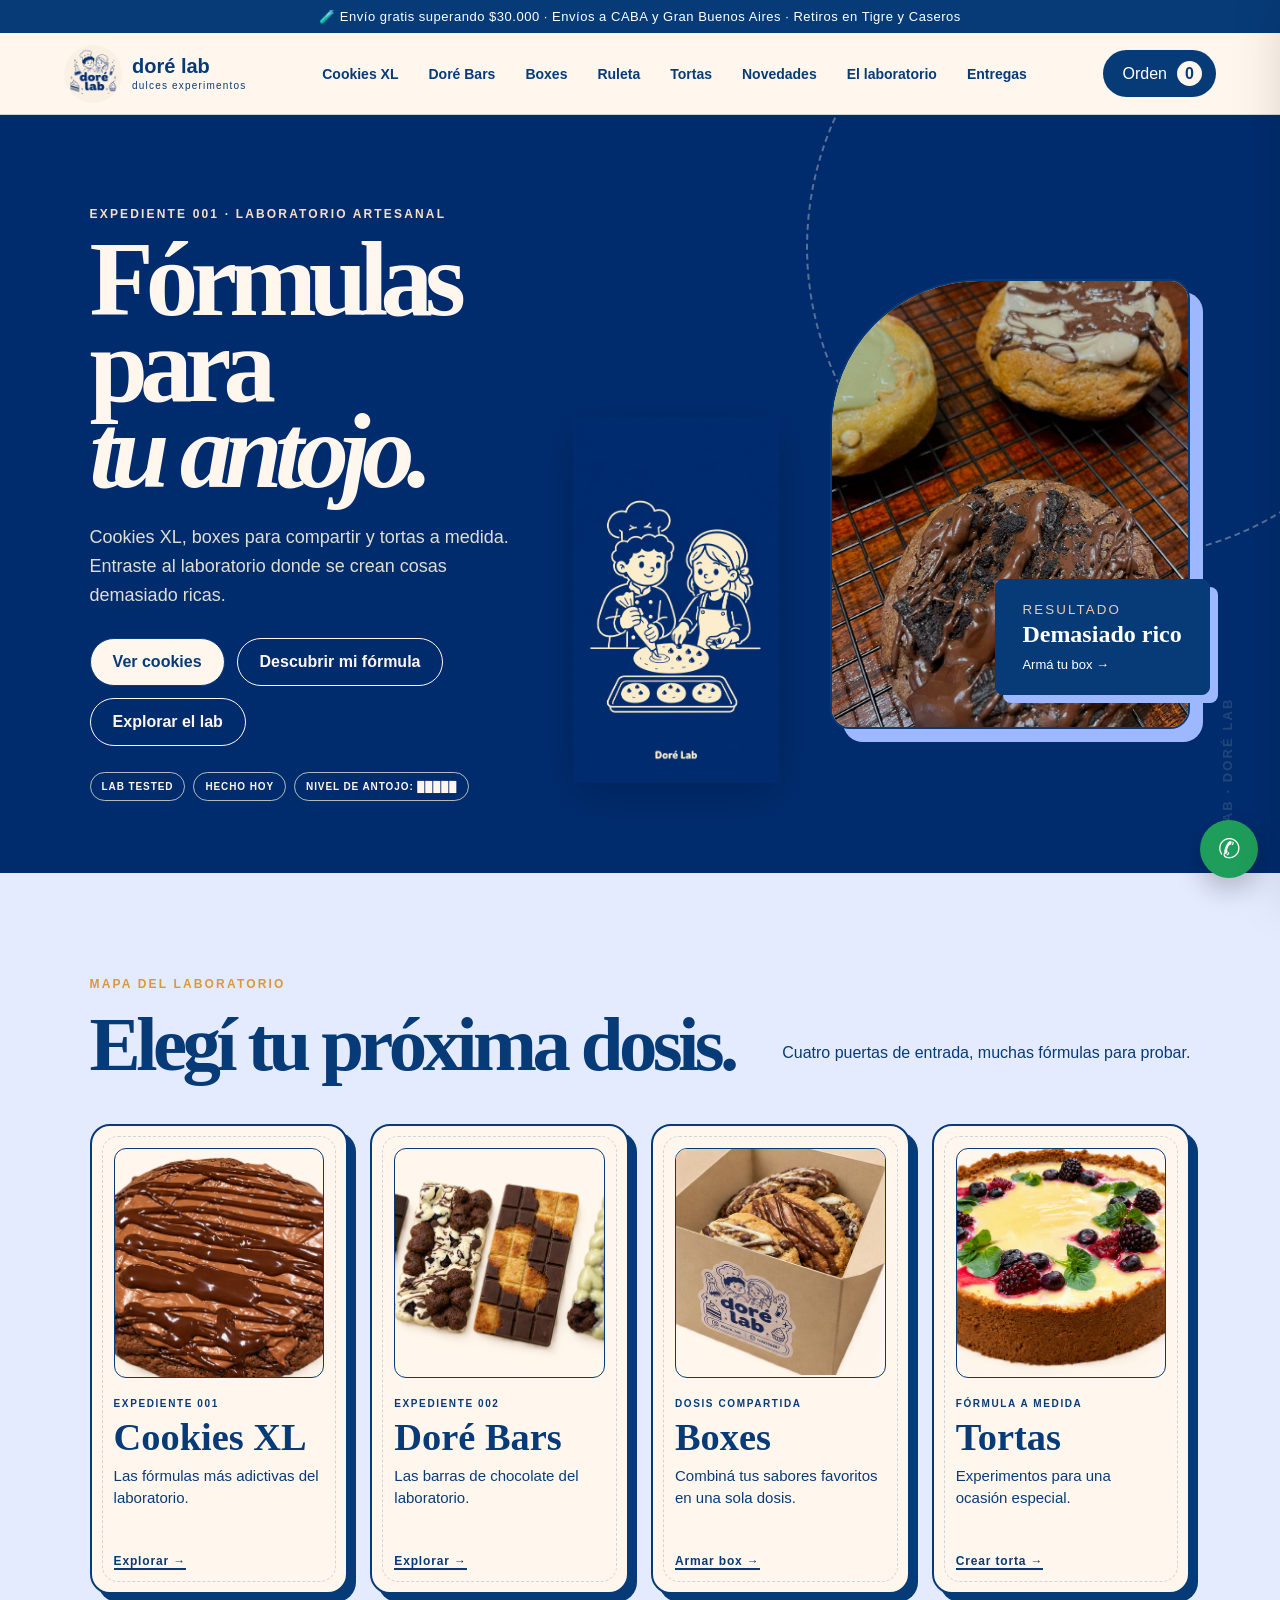
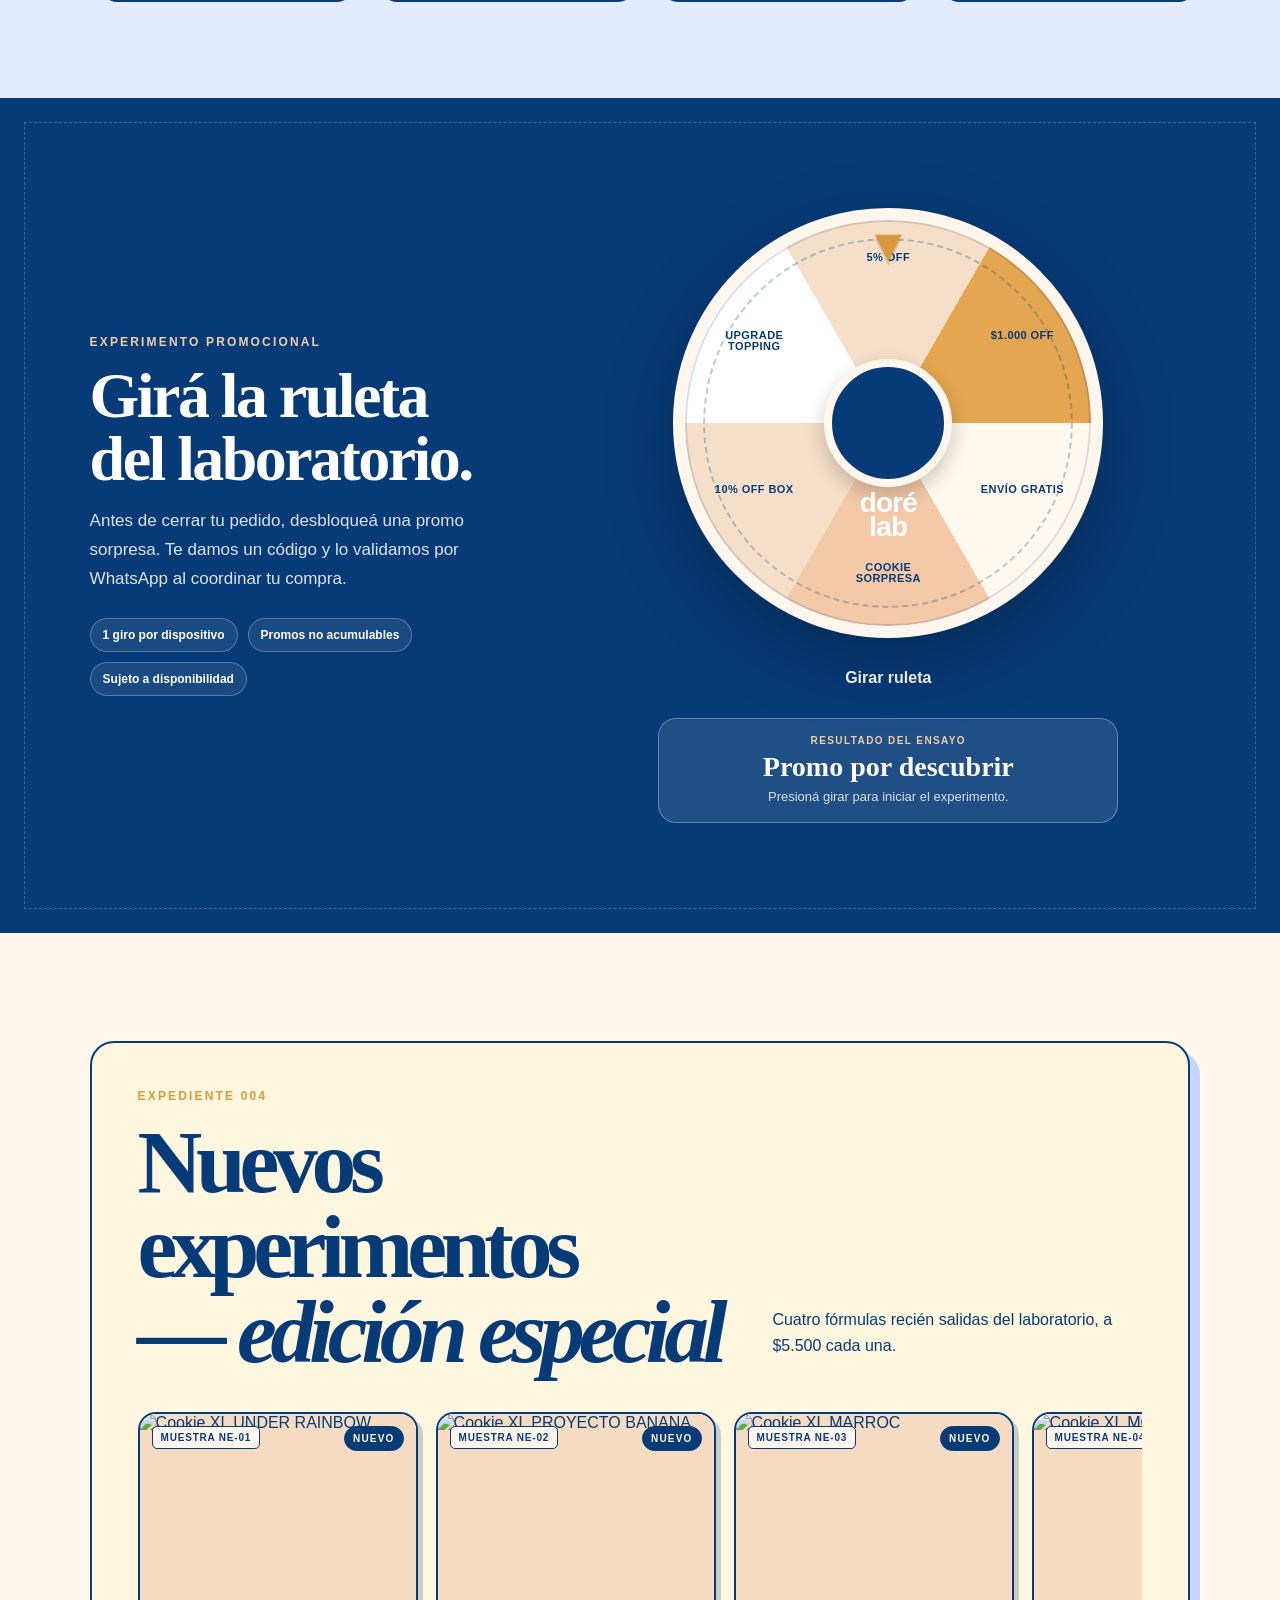
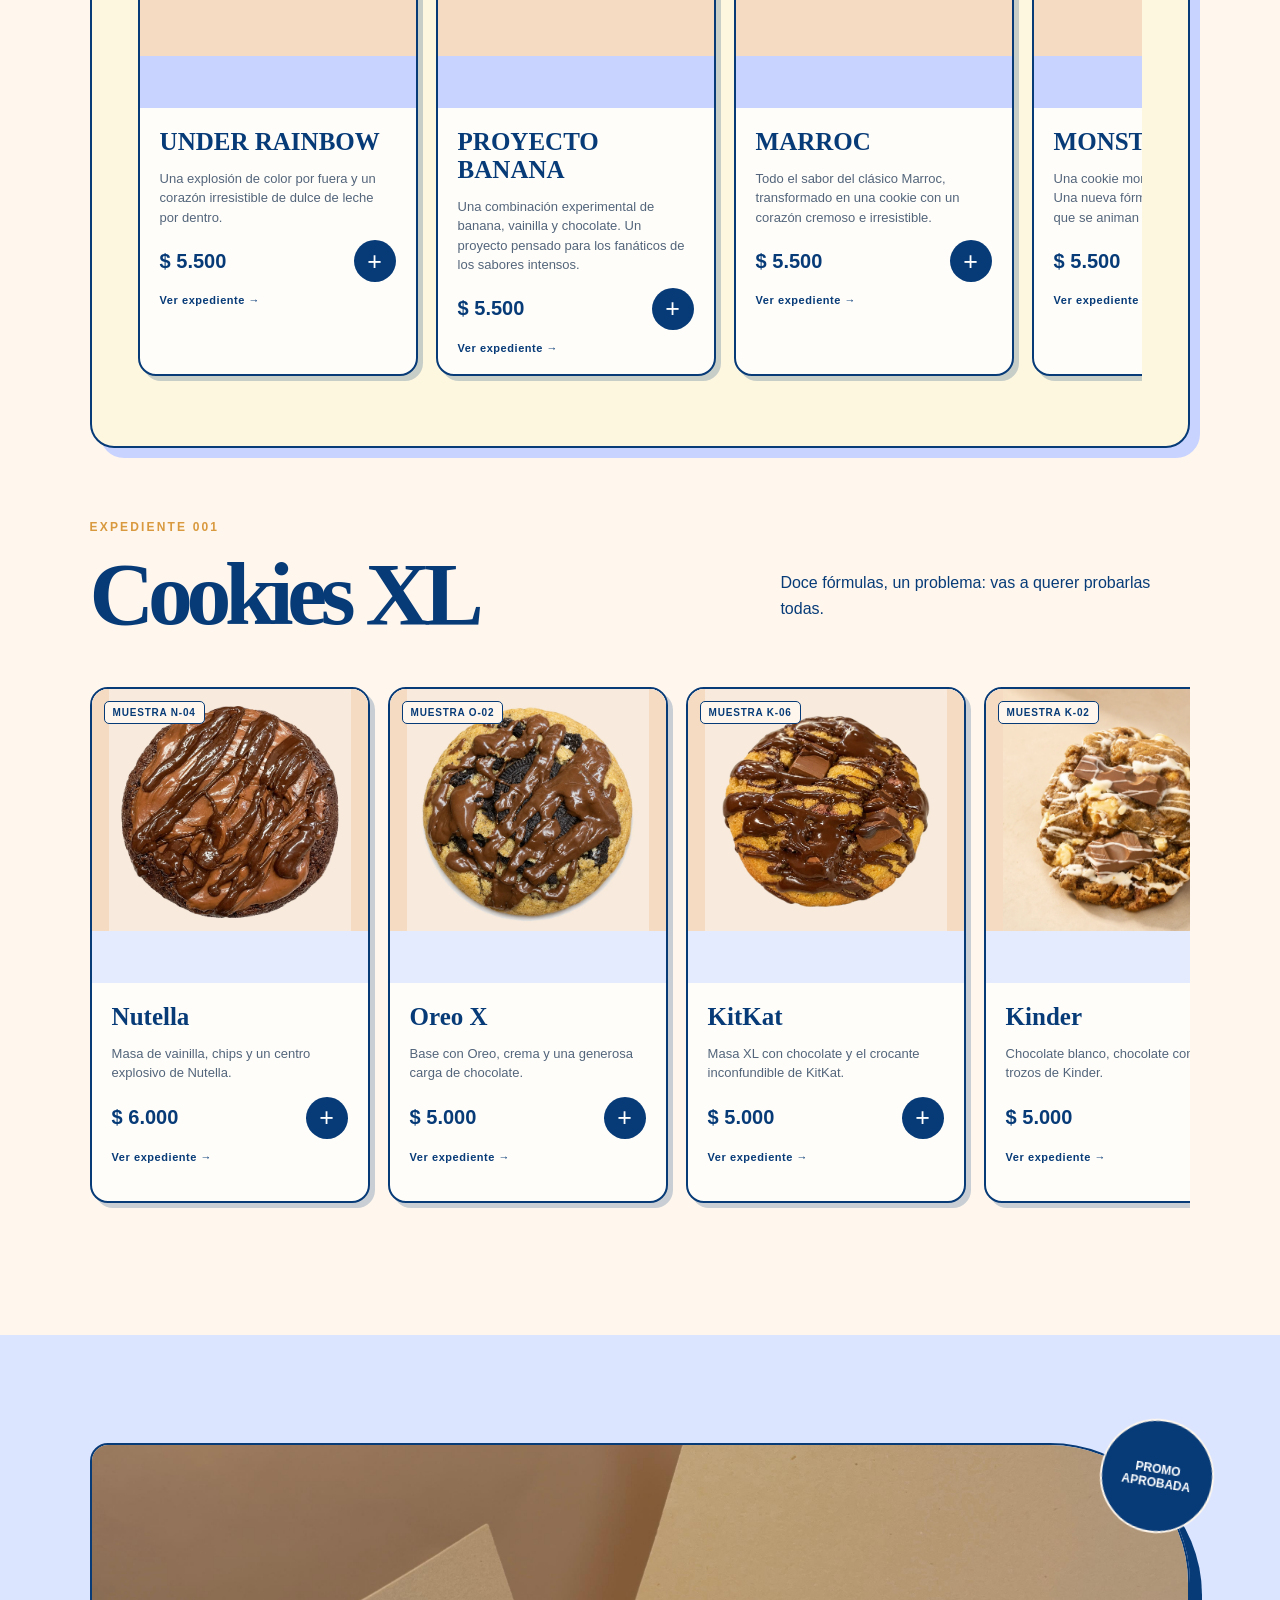
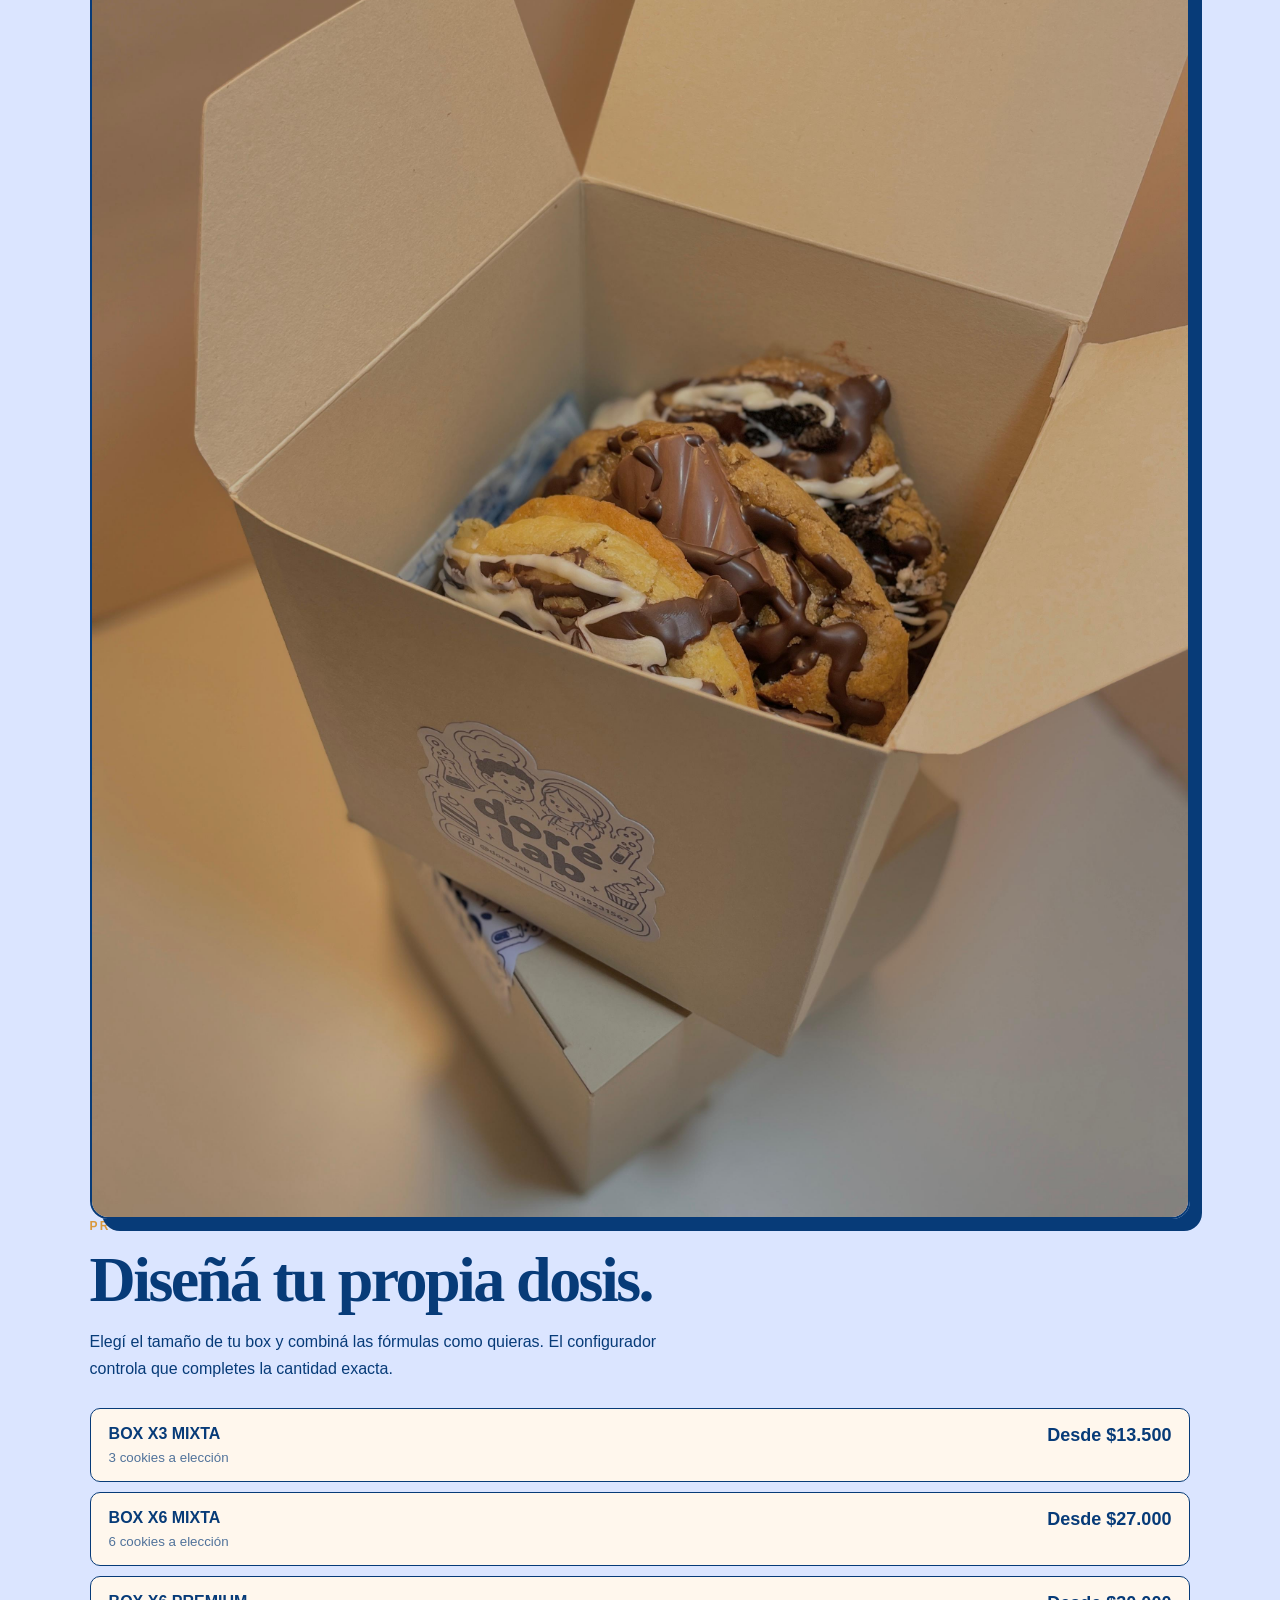
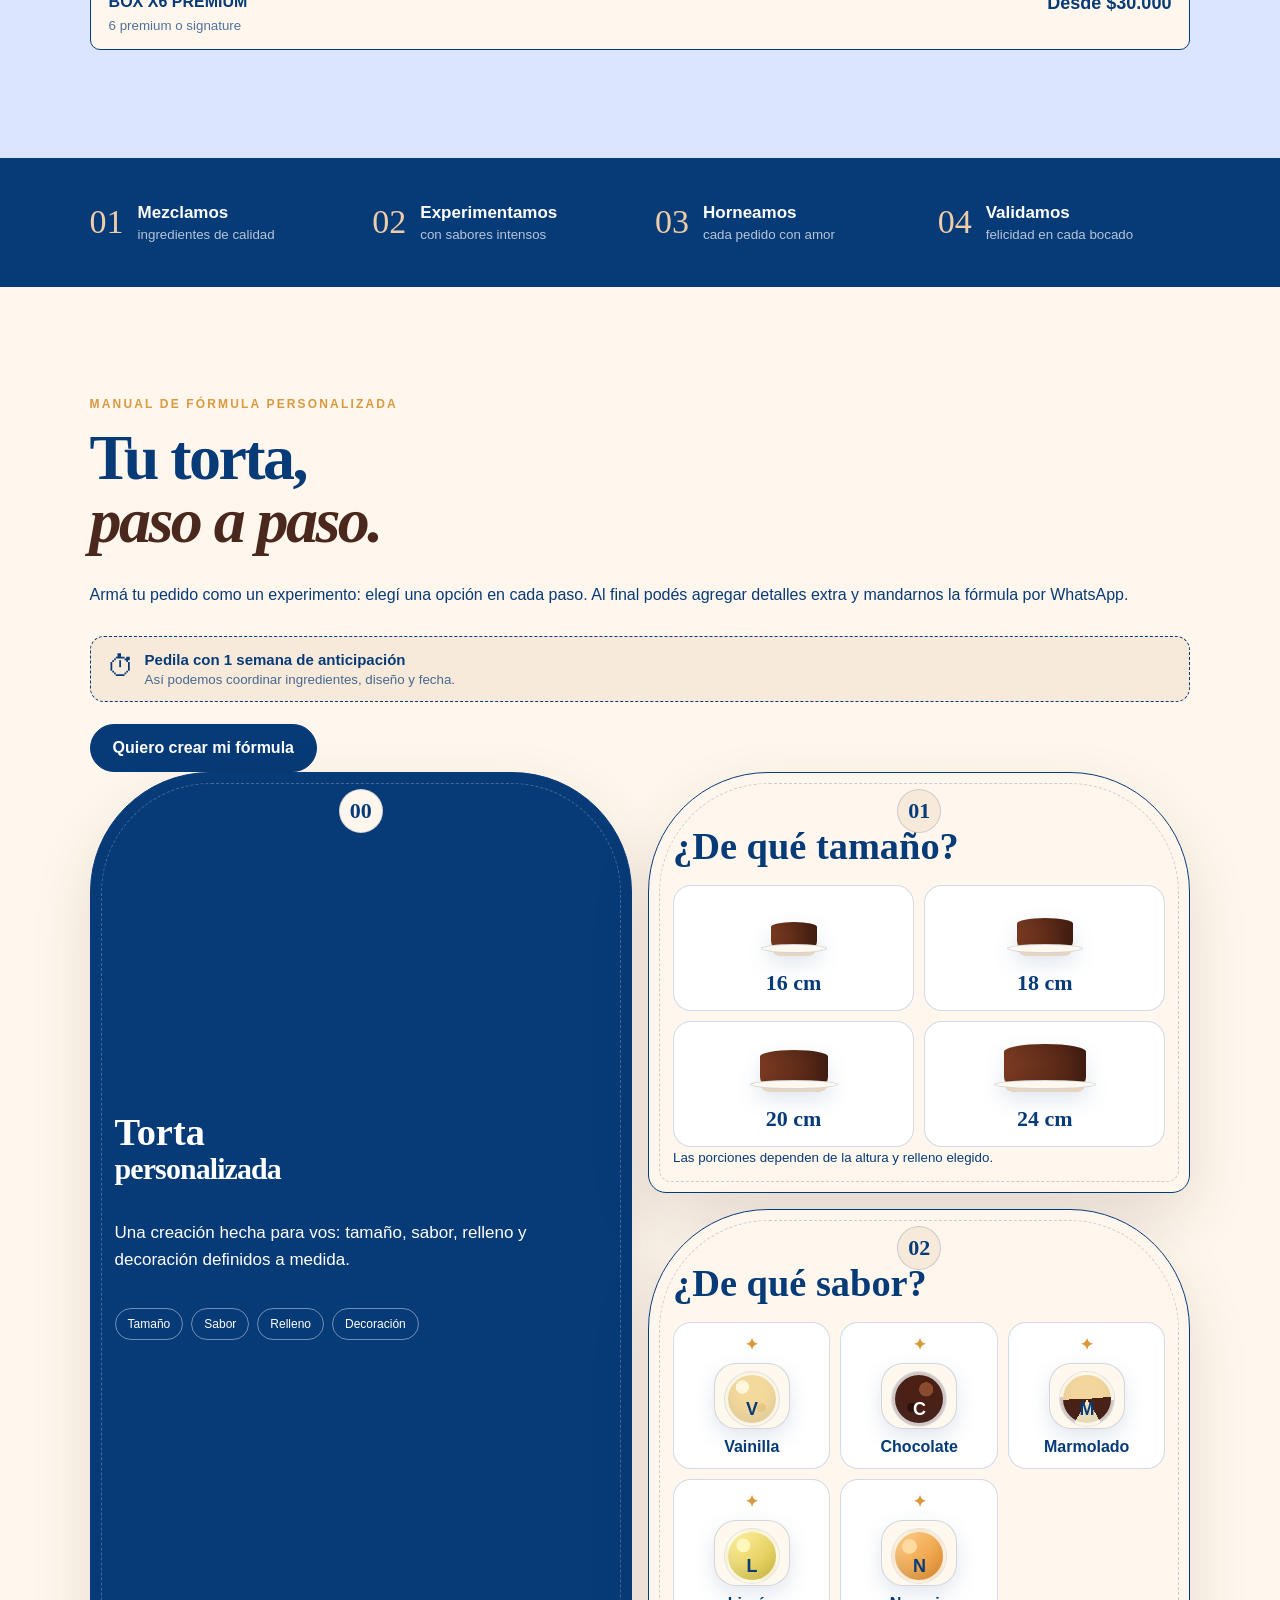
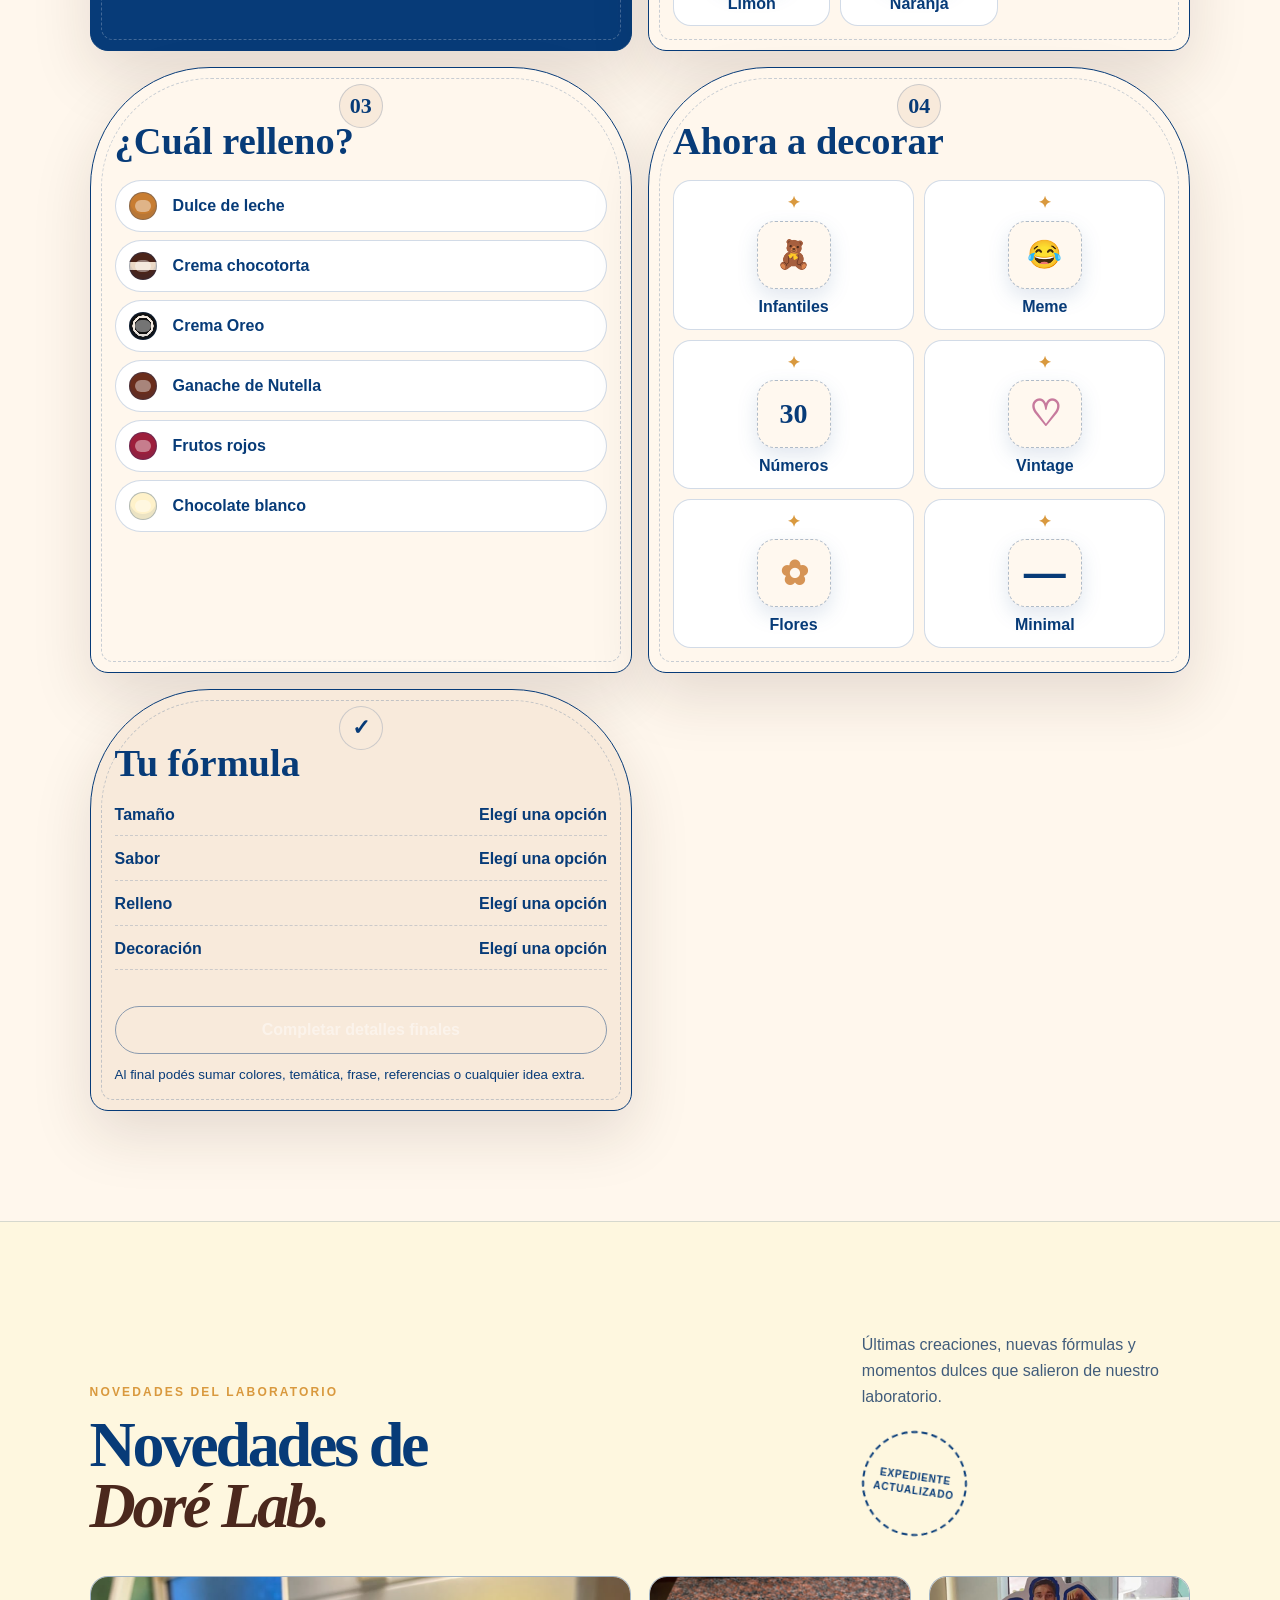
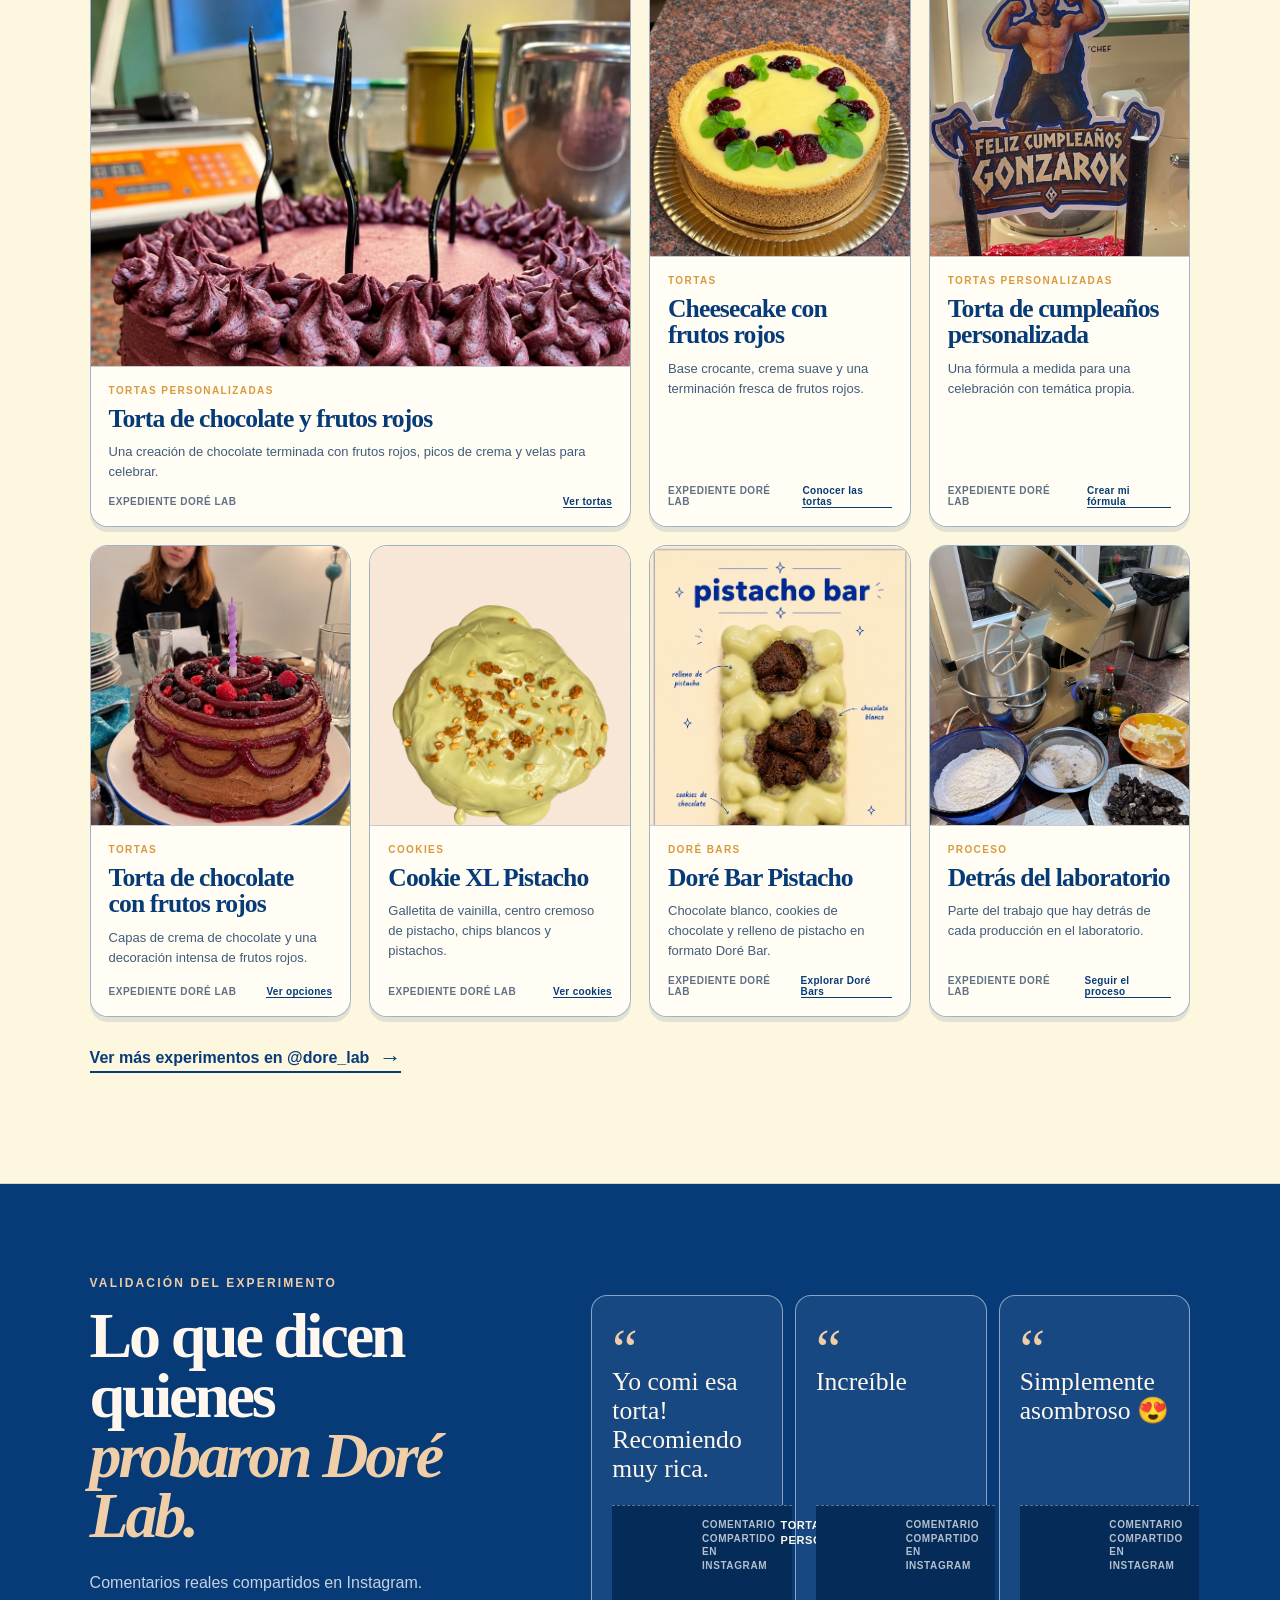
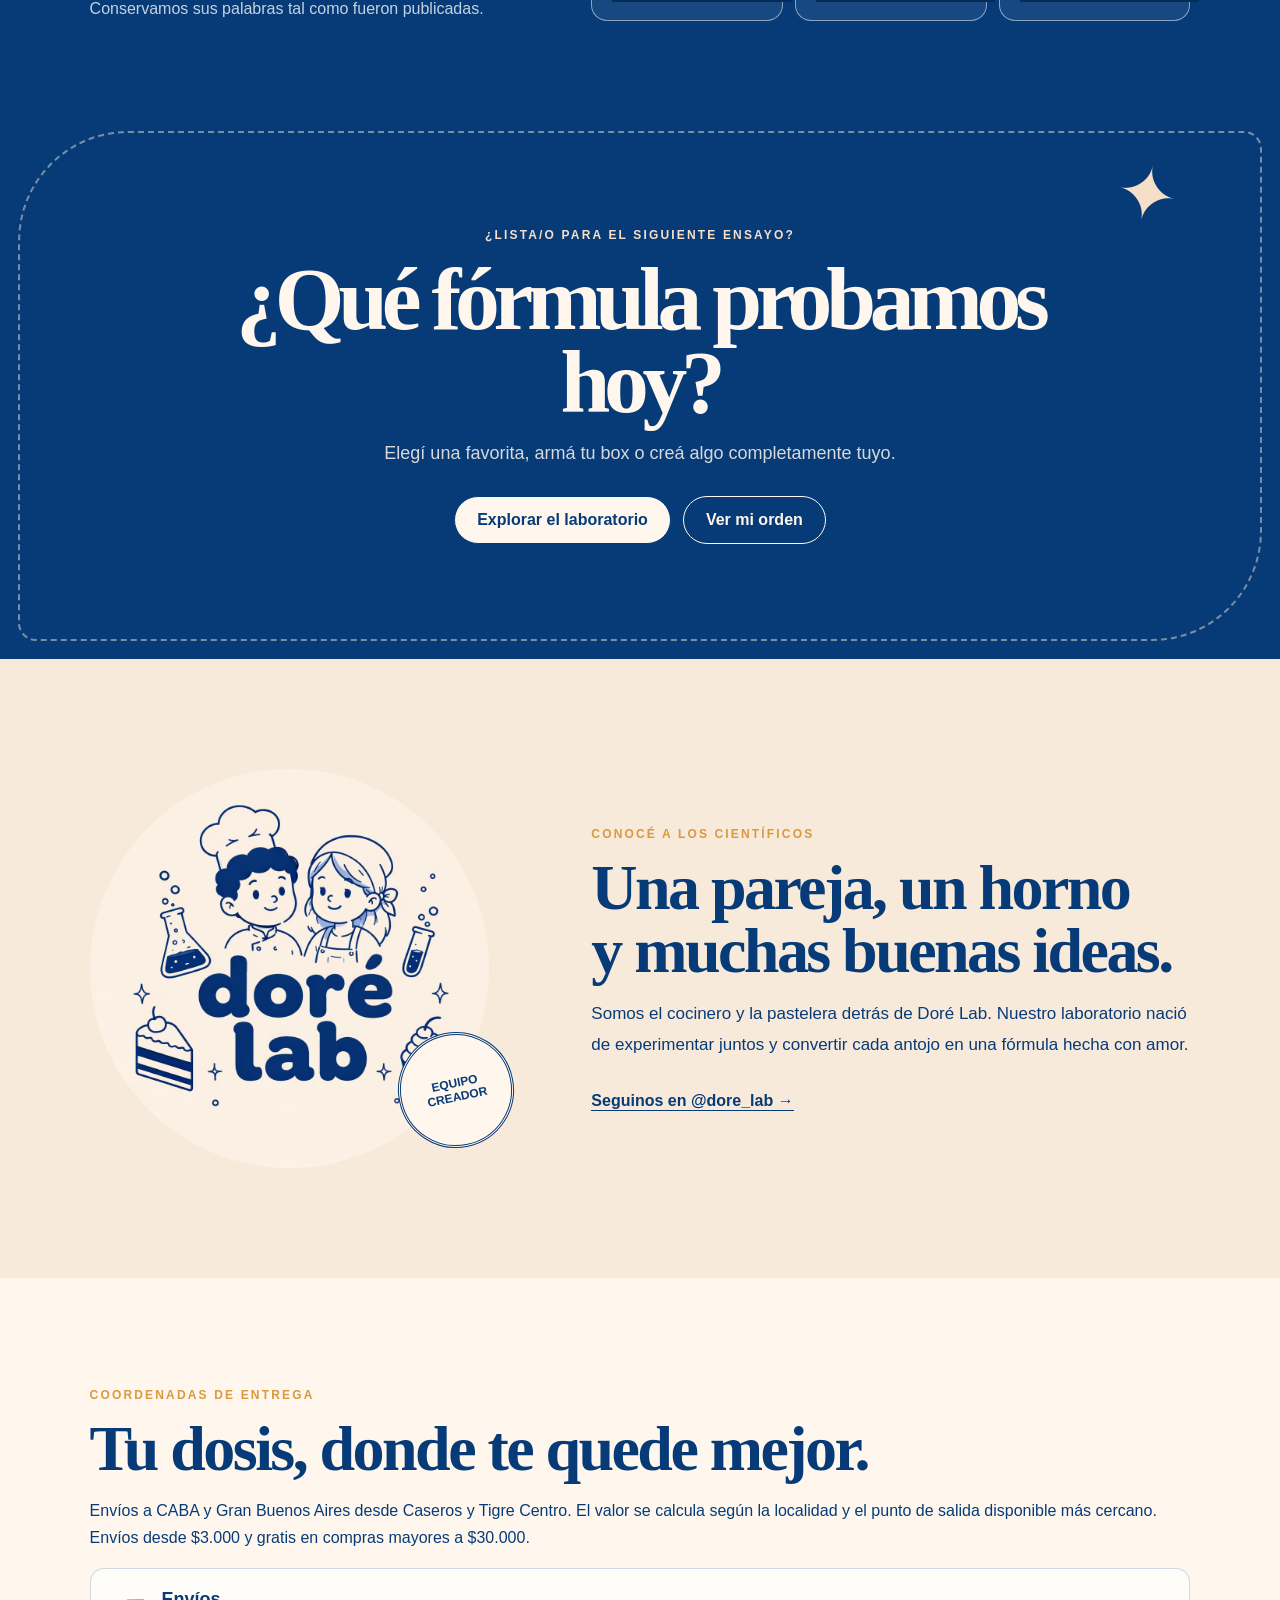
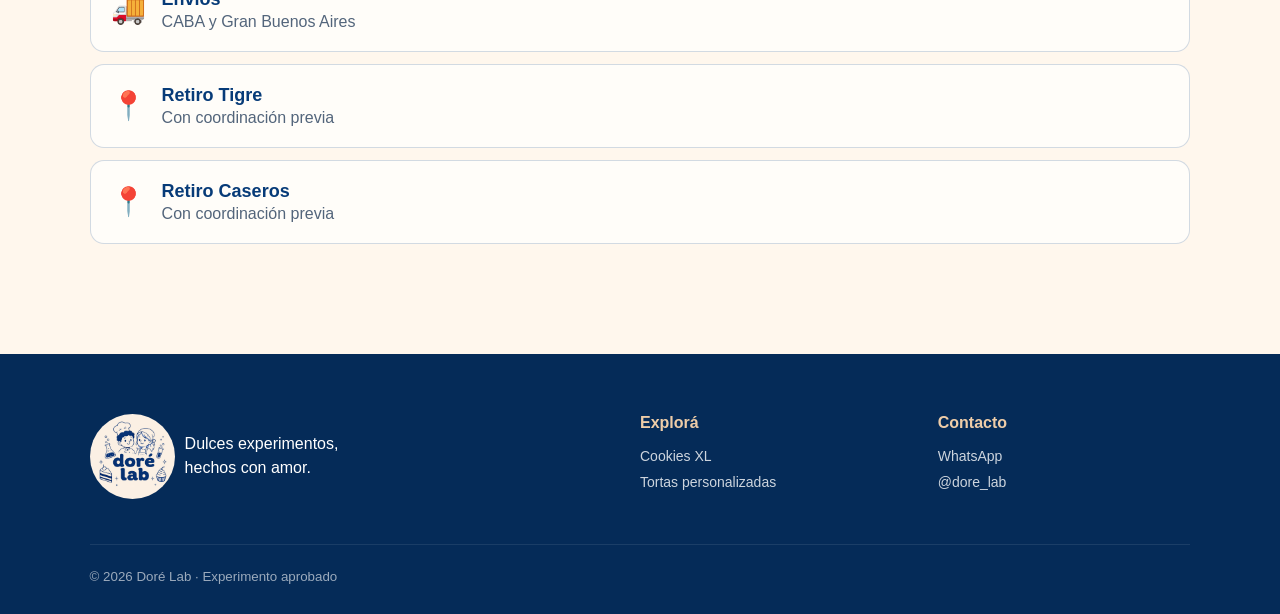
==== commit 06d88a61: "Add files via upload" ====
--- a/index.html
+++ b/index.html
@@ -104,6 +104,13 @@
     </section>
 
     <section class="section cookies-section" id="cookies">
+      <div class="new-experiments" aria-labelledby="new-experiments-title">
+        <div class="section-heading new-experiments-heading">
+          <div><p class="eyebrow">Expediente 004</p><h2 id="new-experiments-title">Nuevos experimentos<br><em>— edición especial</em></h2></div>
+          <p>Cuatro fórmulas recién salidas del laboratorio, a $5.500 cada una.</p>
+        </div>
+        <div class="product-grid new-experiments-grid" data-new-product-grid></div>
+      </div>
       <div class="section-heading">
         <div><p class="eyebrow">Expediente 001</p><h2>Cookies XL</h2></div>
         <p>Doce fórmulas, un problema: vas a querer probarlas todas.</p>
--- a/v2.css
+++ b/v2.css
@@ -157,6 +157,11 @@
 .cake-preview-body.has-double-filling .cake-preview-filling{background:linear-gradient(90deg,var(--cake-fill) 0 47%,#fff7ed 47% 53%,var(--cake-fill-secondary) 53% 100%)}
 @media(prefers-reduced-motion:reduce){.cake-preview-body,.cake-option-card,.cake-builder-progress i{transition:none}.cake-preview-number.has-number{animation:none}}
 
+/* New experiments: a dedicated launch block that uses the catalog grid without
+   changing existing cookies, prices, or checkout styles. */
+.new-experiments{margin:0 0 72px;padding:clamp(24px,4vw,46px);border:2px solid var(--blue);border-radius:24px;background:#FEF7DF;box-shadow:10px 10px 0 #c9d3ff}.new-experiments-heading{margin-bottom:30px}.new-experiments-heading h2{font-size:clamp(38px,4.3vw,64px);line-height:.95}.new-experiments-heading h2 em{color:var(--blue);font-style:italic}.new-experiments-heading>p{max-width:370px}.new-experiments-grid{margin:0}.is-new-product{border:2px solid var(--blue);box-shadow:4px 4px 0 rgba(7,59,120,.18)}.is-new-product .product-image{background:#c9d3ff}.product-new-tag{position:absolute;z-index:2;top:12px;right:12px;padding:6px 8px;border:1px solid var(--blue);border-radius:999px;background:var(--blue);color:#FEF7DF;font-size:10px;font-weight:900;letter-spacing:.12em}.price-pending{font-size:14px!important;letter-spacing:.04em;text-transform:uppercase;color:var(--blue)}
+@media(max-width:720px){.new-experiments{margin-bottom:48px;padding:22px 16px;border-radius:18px;box-shadow:6px 6px 0 #c9d3ff}.new-experiments-heading{margin-bottom:22px}.new-experiments-heading h2{font-size:clamp(35px,10vw,48px)}.new-experiments-heading>p{font-size:14px}.product-new-tag{top:9px;right:9px;font-size:9px}}
+
 /* Novedades: classes are uniquely scoped so product photos and the reading panel never overlap. */
 .dore-news-section{background:#FEF7DF;border-top:1px solid rgba(7,59,120,.16);border-bottom:1px solid rgba(7,59,120,.16)}
 .dore-news-heading{display:grid;grid-template-columns:minmax(0,1fr) minmax(270px,.45fr);gap:42px;align-items:end;margin-bottom:40px}.dore-news-heading h2,.dore-testimonials h2{margin:0;font-family:Georgia,"Times New Roman",serif;font-size:clamp(48px,5vw,72px);line-height:.94;letter-spacing:-.05em}.dore-news-heading h2 em,.dore-testimonials h2 em{font-style:italic;color:var(--choc)}.dore-news-heading-copy{display:grid;justify-items:start;gap:20px}.dore-news-heading-copy>p{max-width:390px;margin:0;line-height:1.65;color:#415c7b}.dore-news-stamp{display:grid;place-items:center;width:105px;height:105px;border:2px dashed var(--blue);border-radius:50%;color:var(--blue);font-size:10px;font-weight:900;letter-spacing:.08em;line-height:1.35;text-align:center;transform:rotate(8deg)}
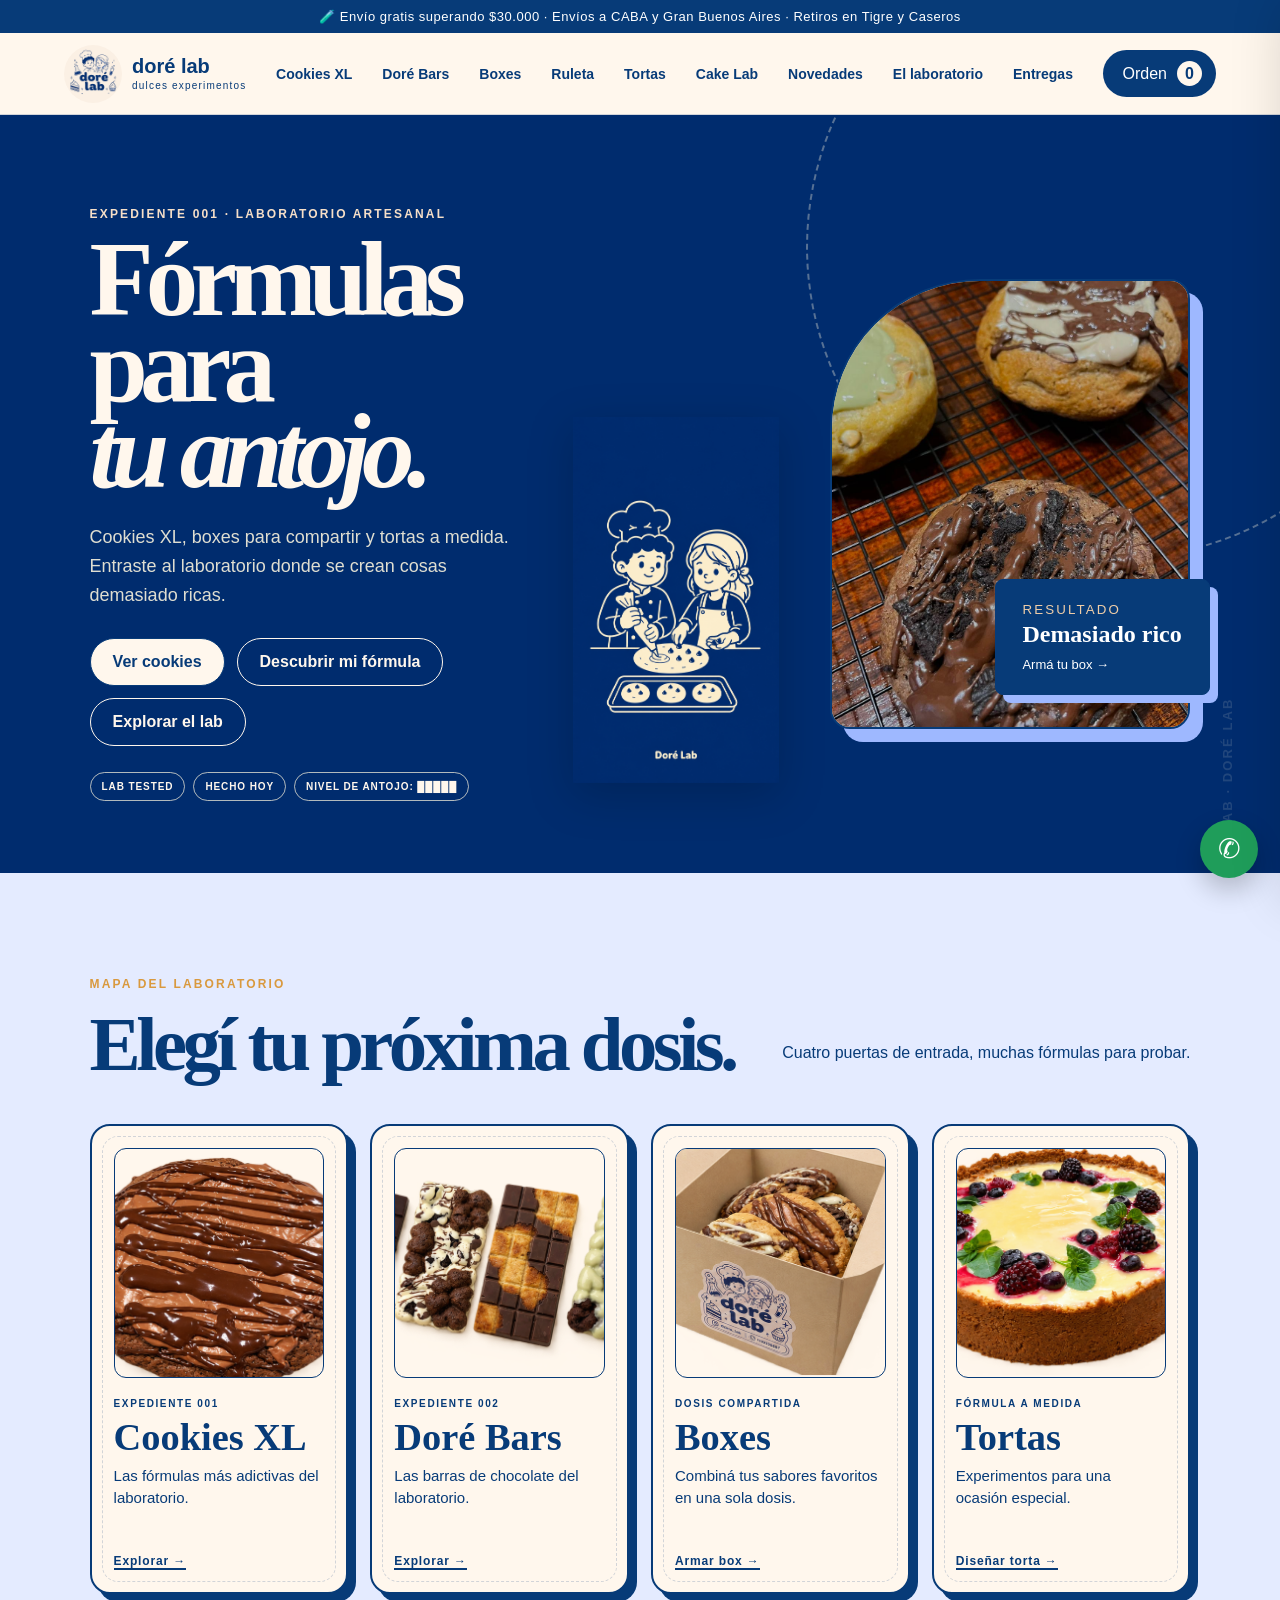
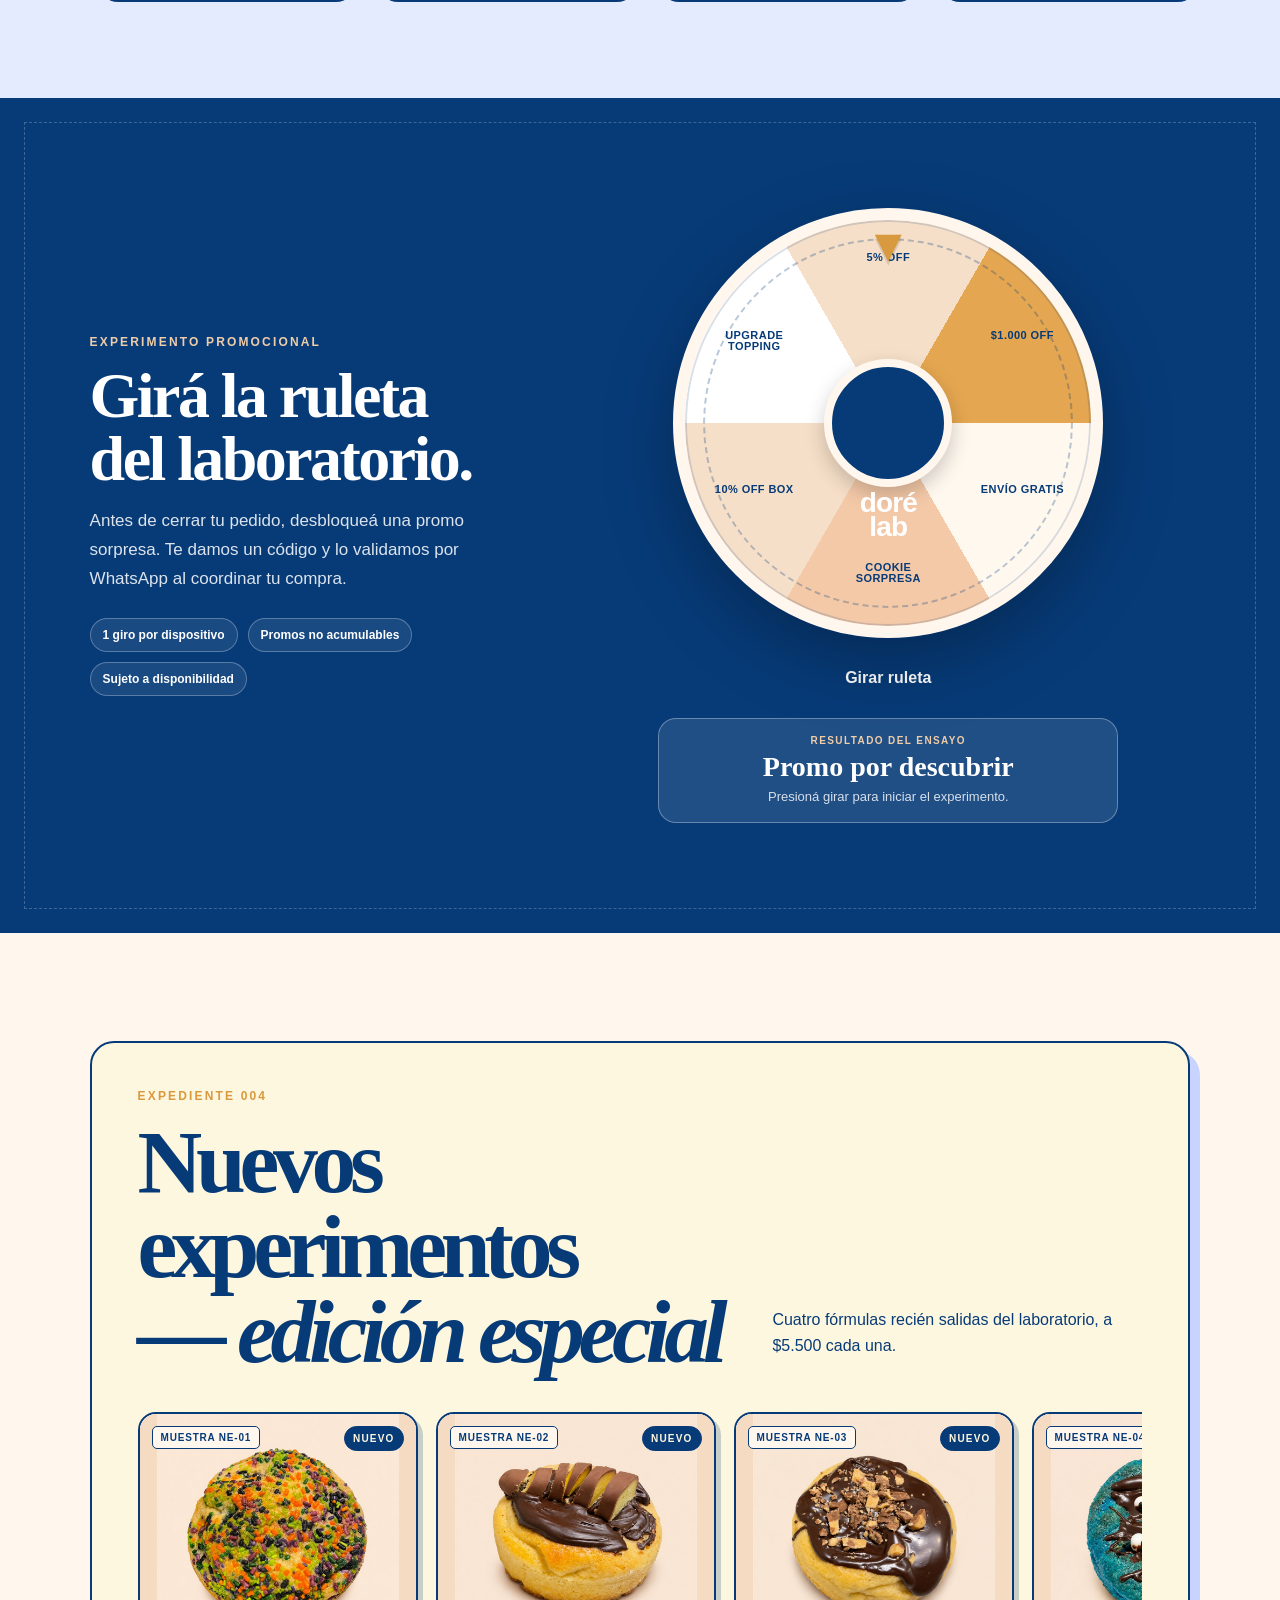
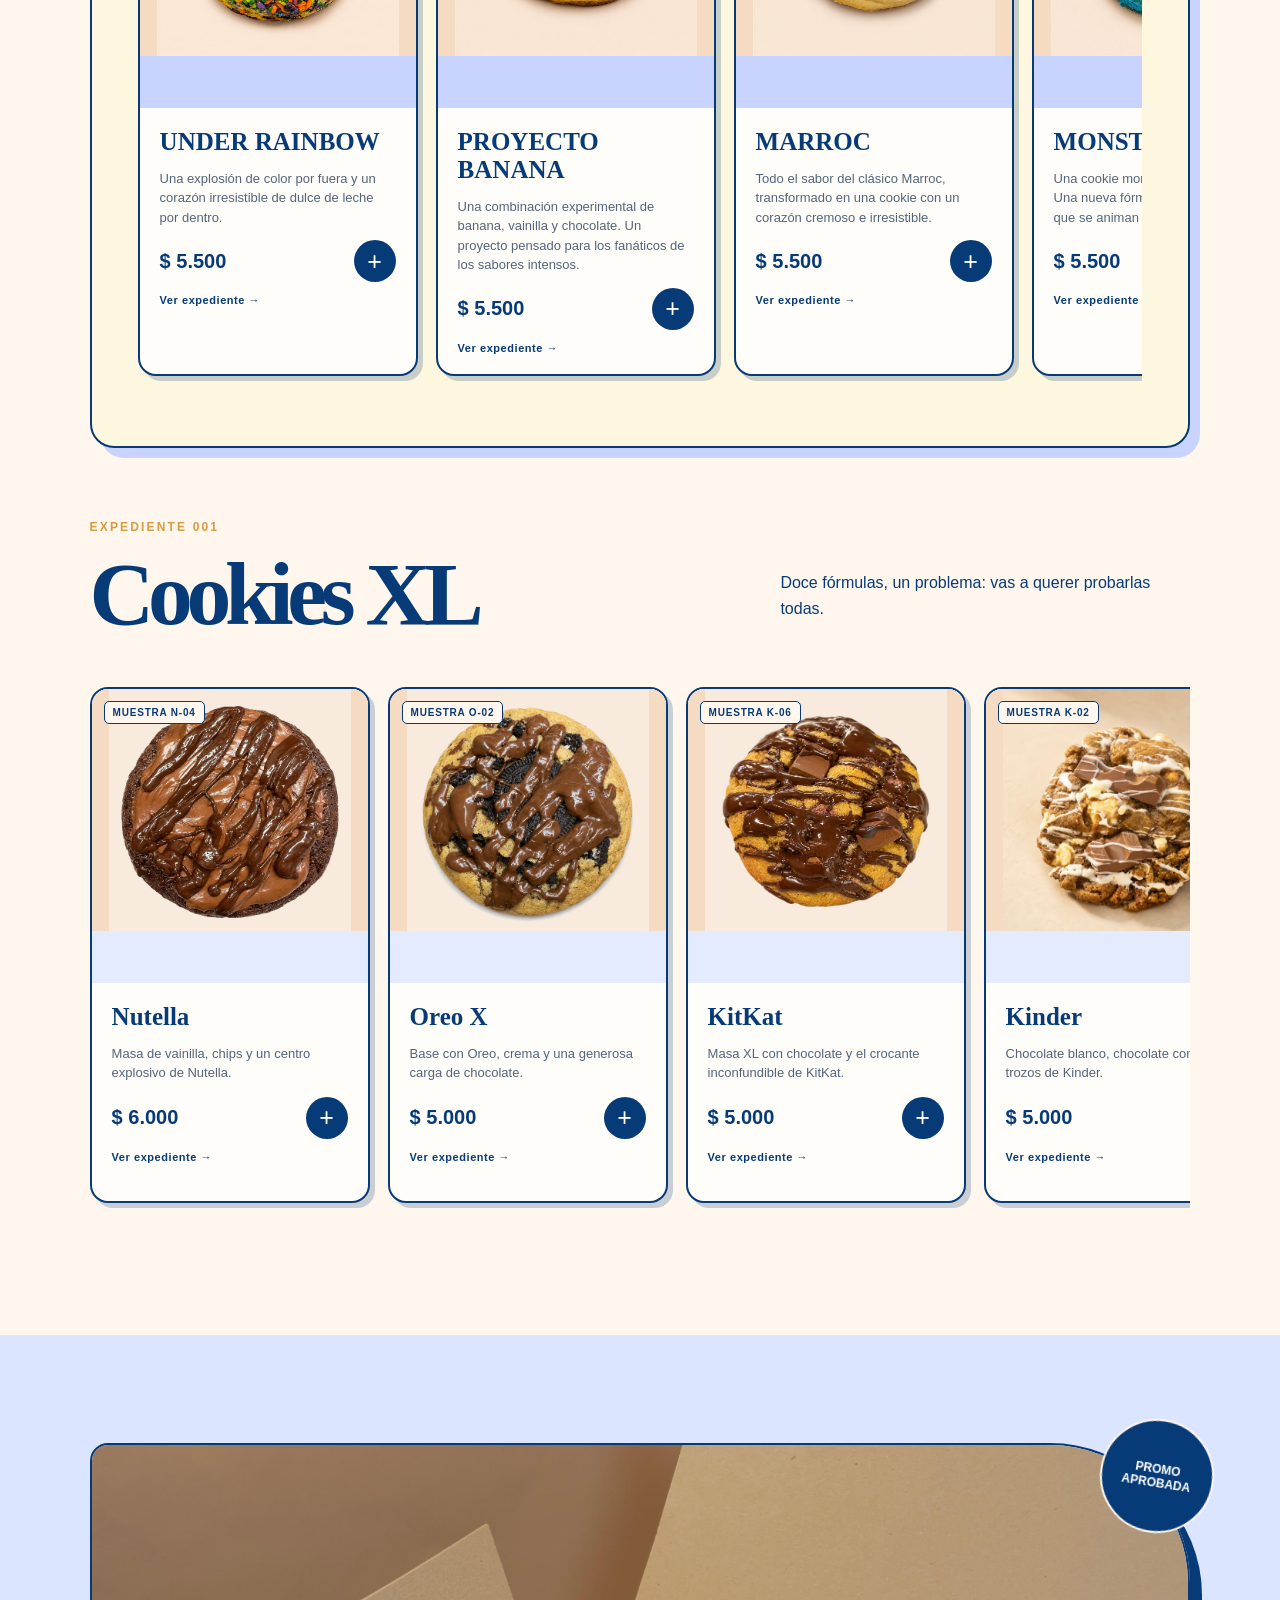
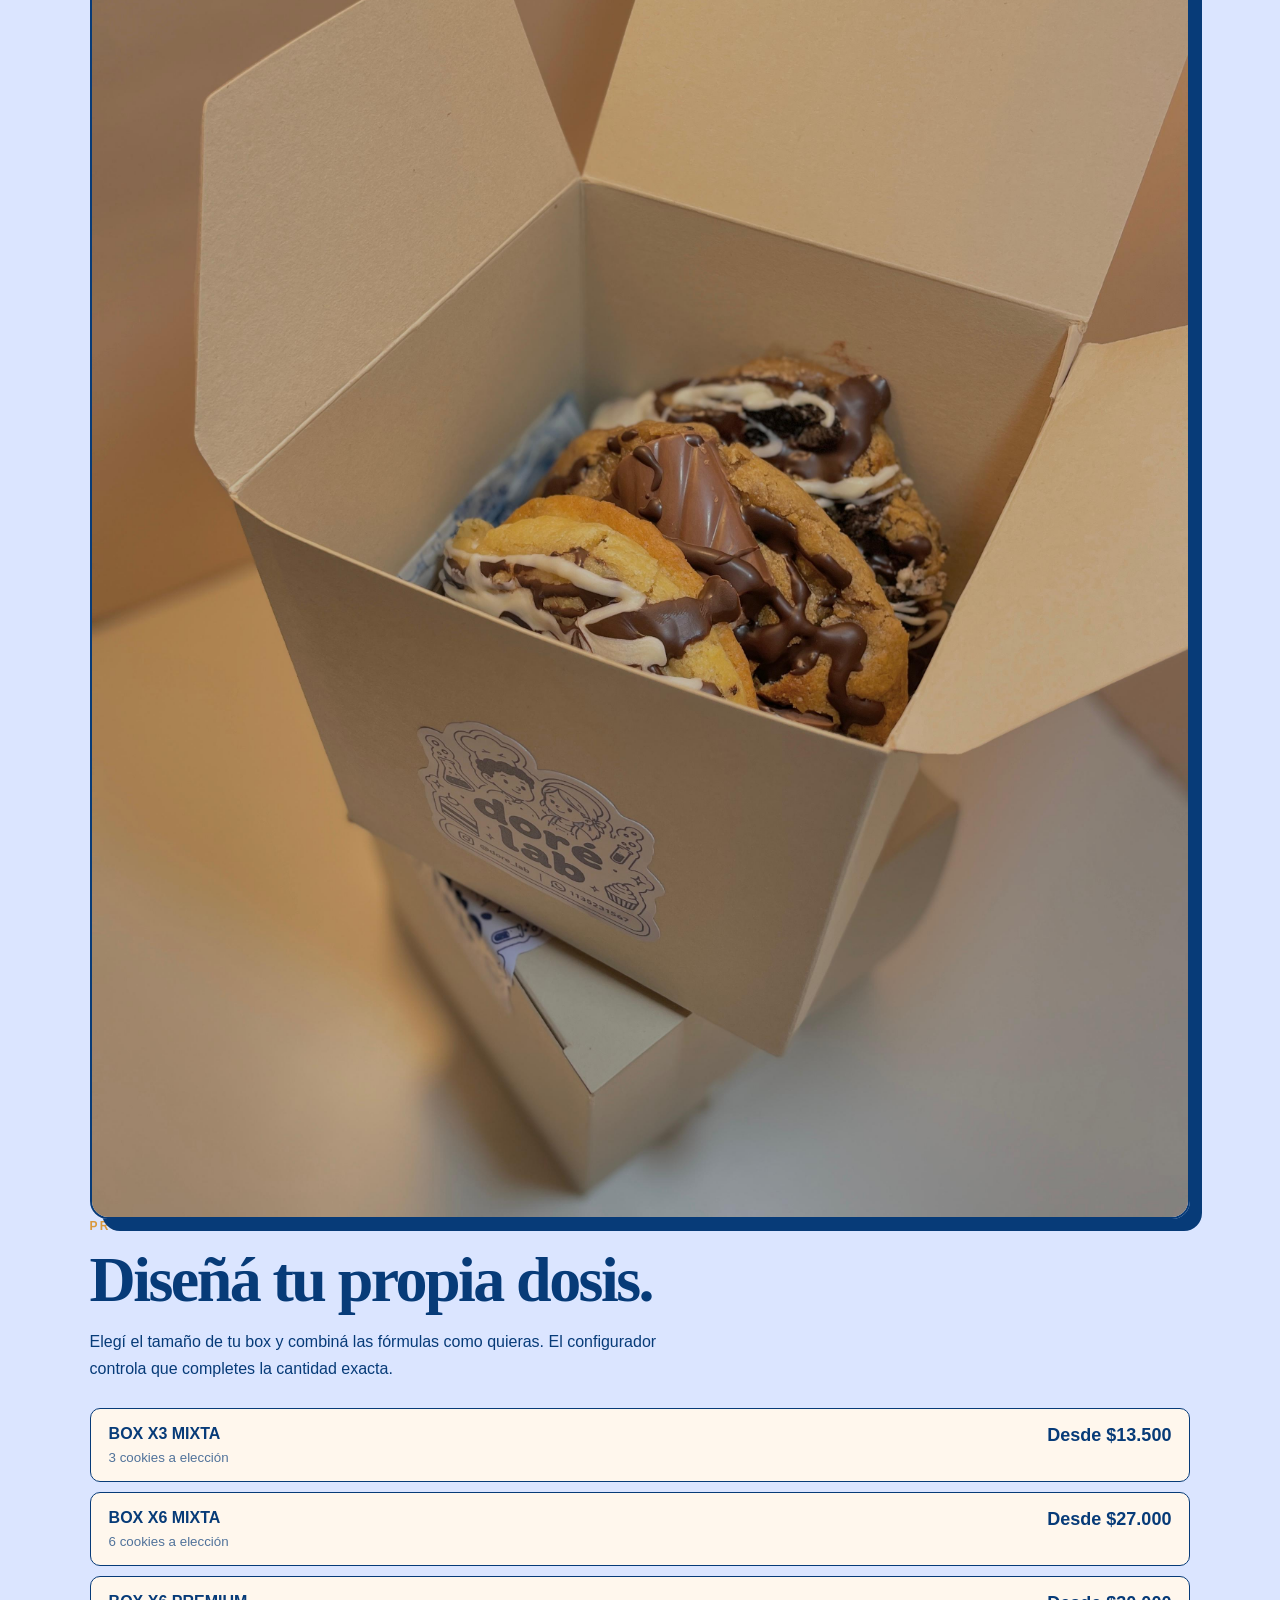
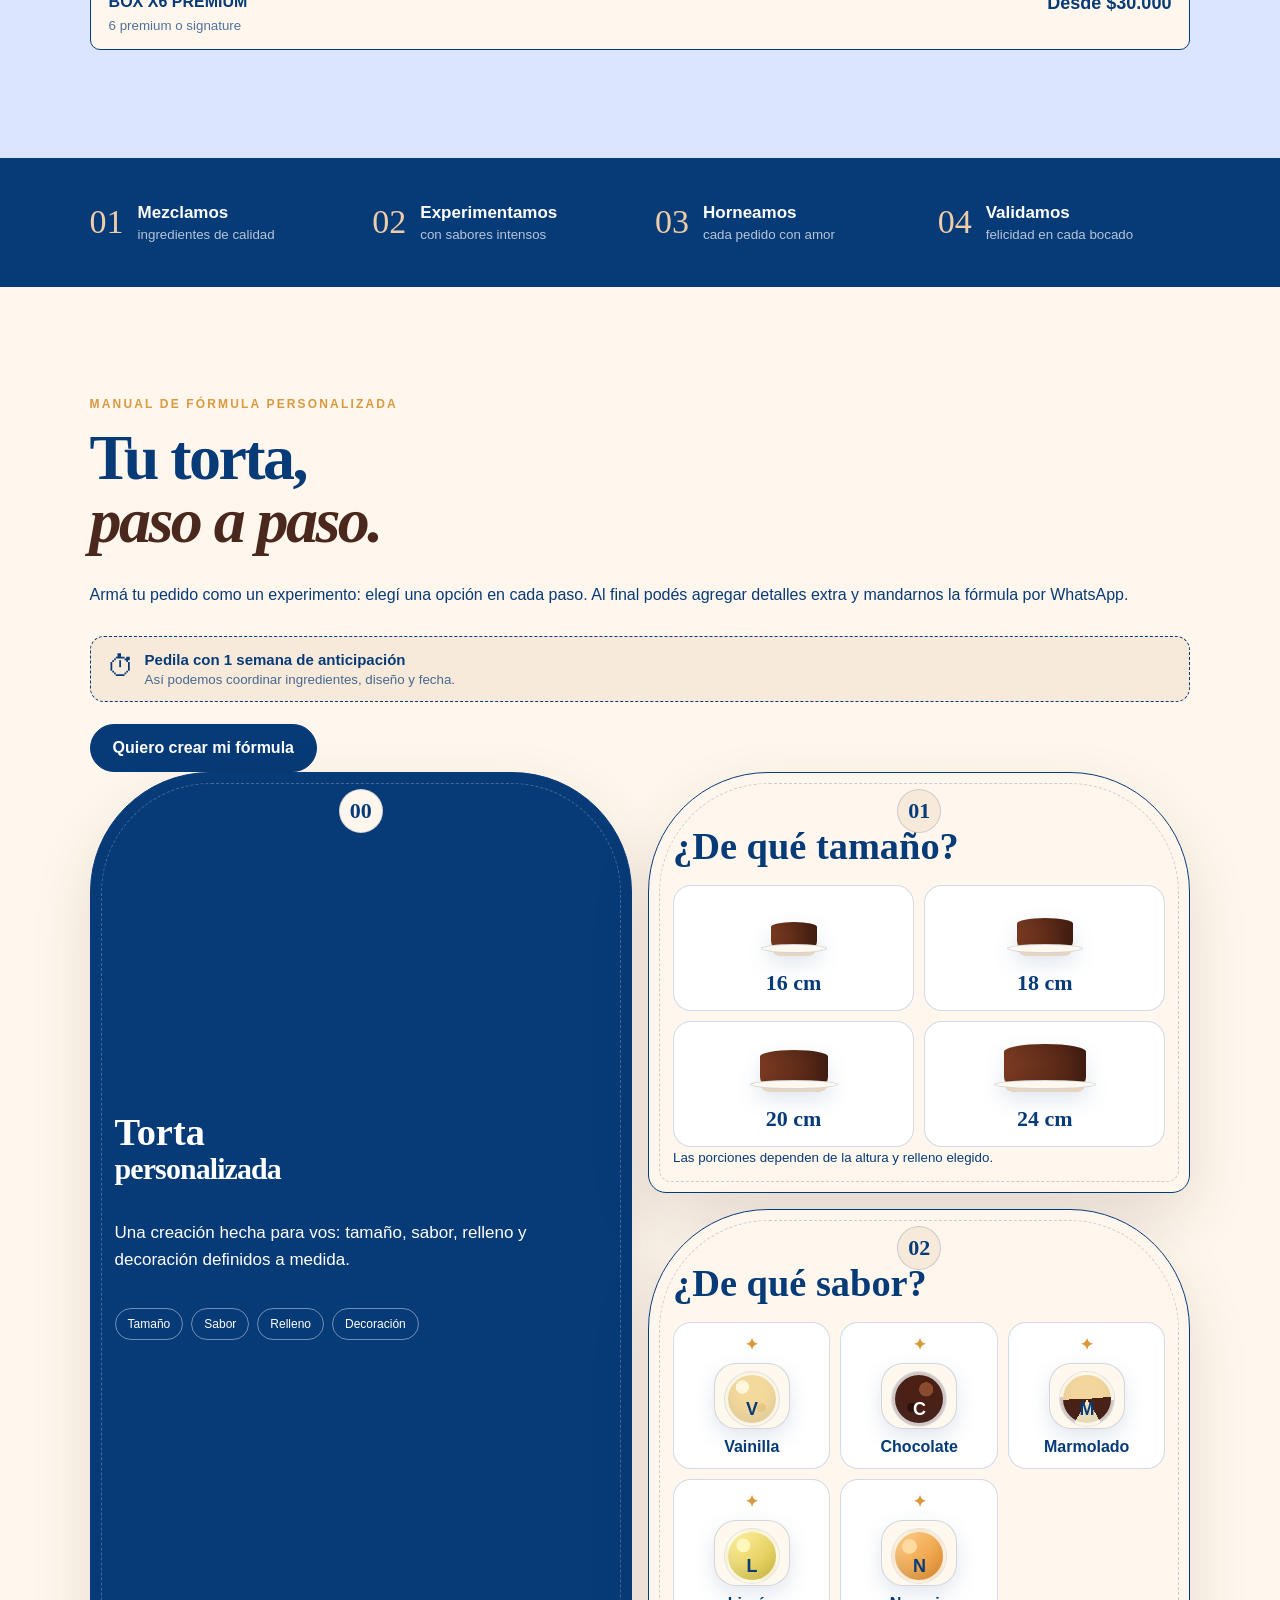
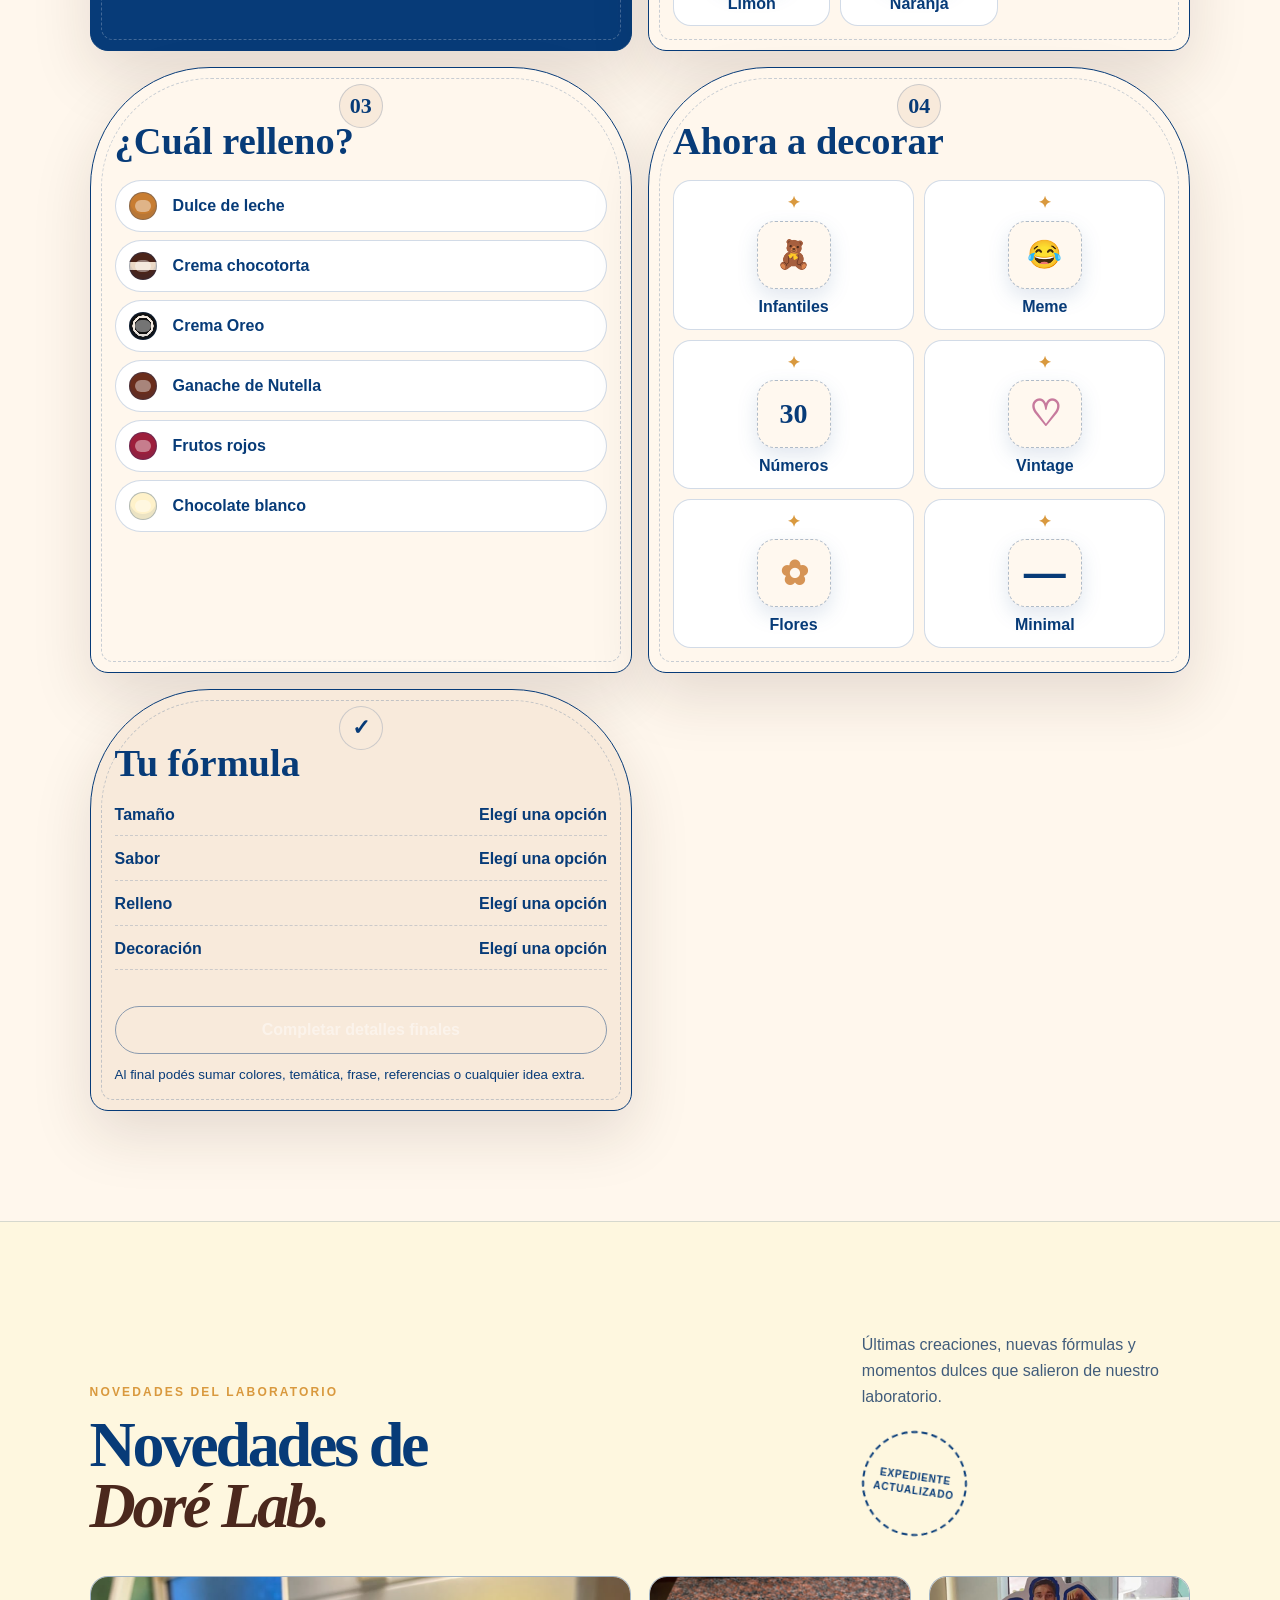
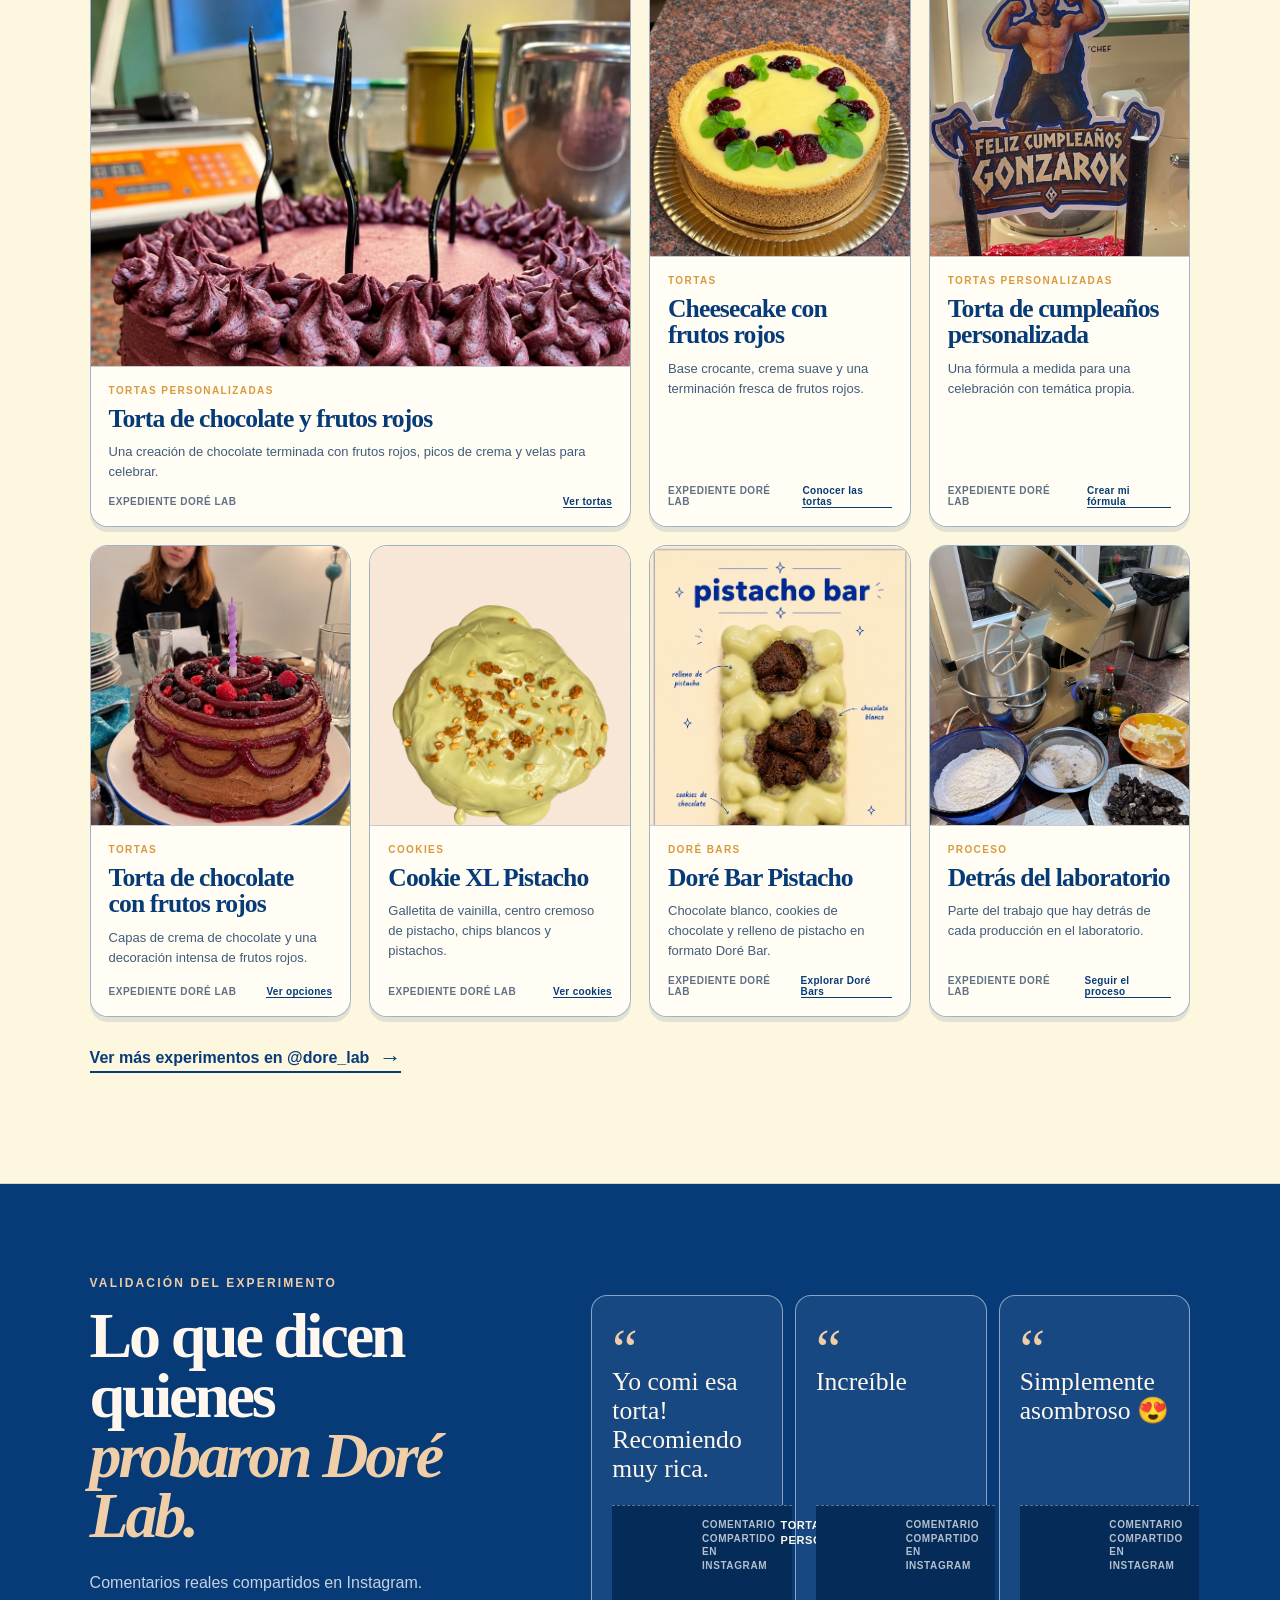
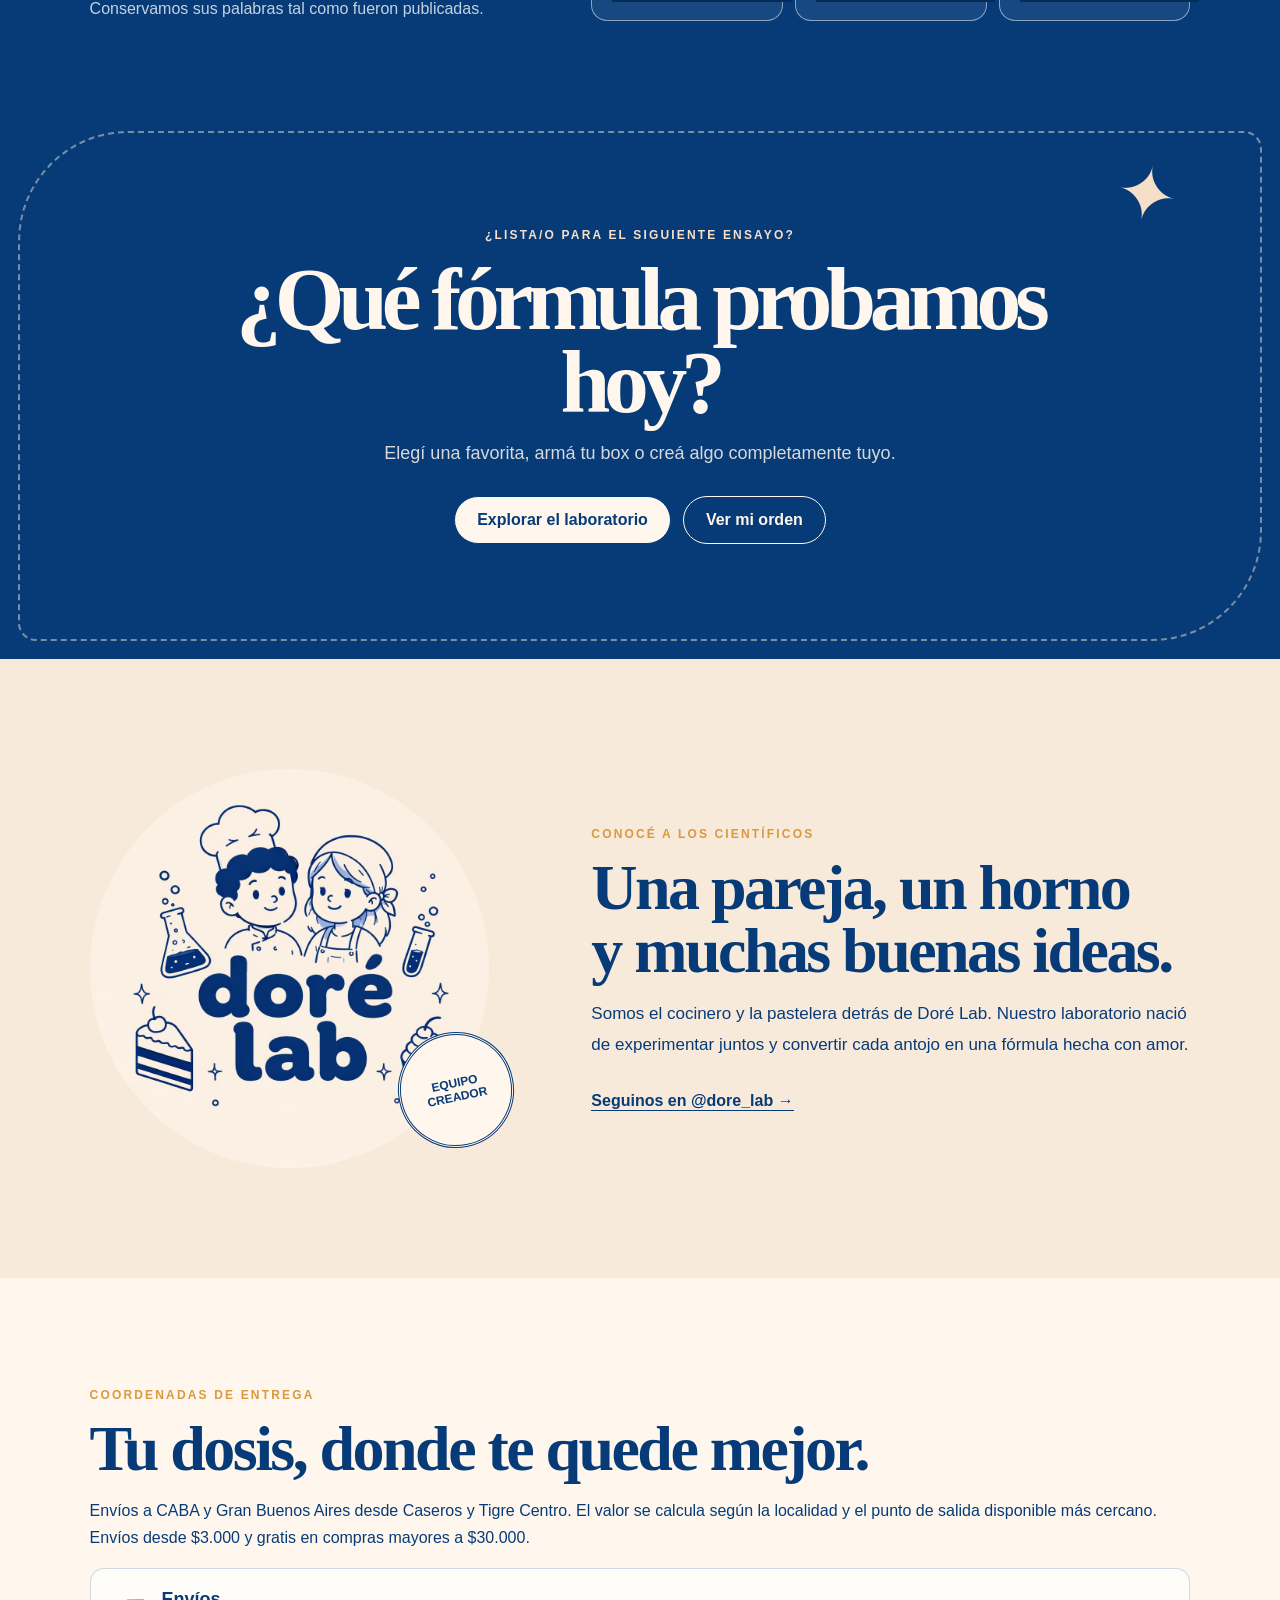
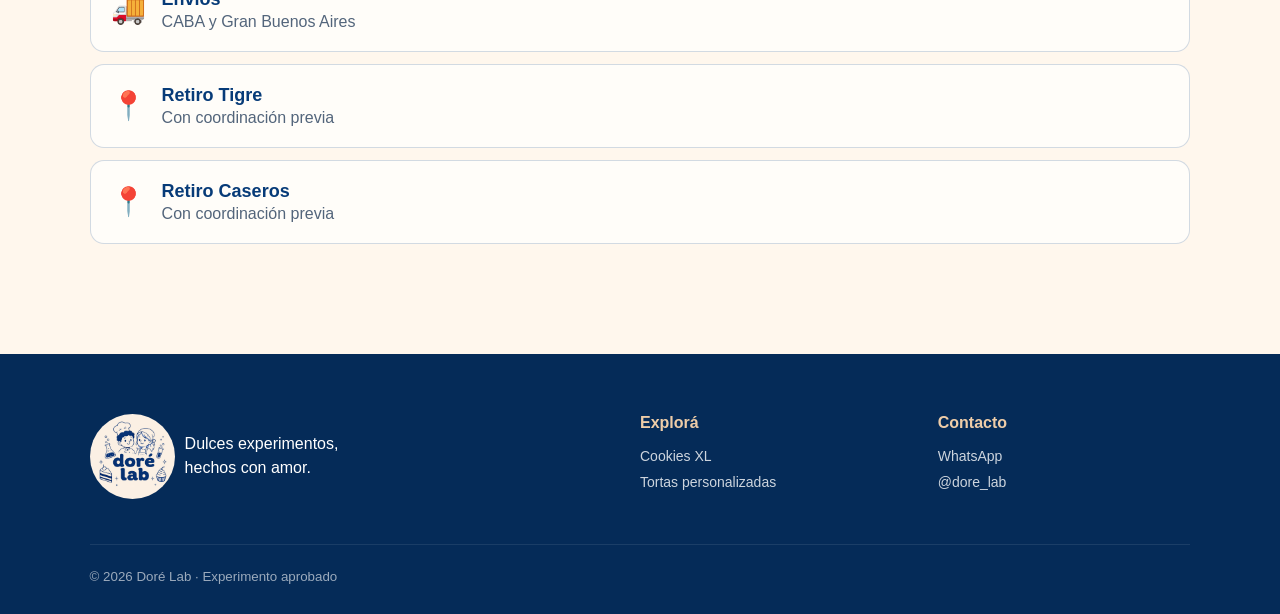
==== commit 4cb78eb2: "Add files via upload" ====
--- a/index.html
+++ b/index.html
@@ -25,6 +25,7 @@
       <a href="boxes.html">Boxes</a>
       <a href="index.html#ruleta">Ruleta</a>
       <a href="tortas.html">Tortas</a>
+      <a href="cake-lab.html">Cake Lab</a>
       <a href="index.html#novedades">Novedades</a>
       <a href="index.html#nosotros">El laboratorio</a>
       <a href="entregas.html">Entregas</a>
@@ -67,7 +68,7 @@
         <a class="lab-door cookies-door" href="cookies.html"><img src="assets/category-cookie.png" alt="Cookie XL Doré Lab" loading="lazy"><small>EXPEDIENTE 001</small><b>Cookies XL</b><p>Las fórmulas más adictivas del laboratorio.</p><span class="door-link">Explorar →</span></a>
         <a class="lab-door bars-door" href="bars.html"><img src="assets/category-bars.png" alt="Doré Bars de chocolate" loading="lazy"><small>EXPEDIENTE 002</small><b>Doré Bars</b><p>Las barras de chocolate del laboratorio.</p><span class="door-link">Explorar →</span></a>
         <a class="lab-door boxes-door" href="boxes.html"><img src="assets/category-box.png" alt="Box de cookies Doré Lab" loading="lazy"><small>DOSIS COMPARTIDA</small><b>Boxes</b><p>Combiná tus sabores favoritos en una sola dosis.</p><span class="door-link">Armar box →</span></a>
-        <a class="lab-door cakes-door" href="tortas.html"><img src="assets/category-cake.png" alt="Torta Doré Lab" loading="lazy"><small>FÓRMULA A MEDIDA</small><b>Tortas</b><p>Experimentos para una ocasión especial.</p><span class="door-link">Crear torta →</span></a>
+        <a class="lab-door cakes-door" href="cake-lab.html"><img src="assets/category-cake.png" alt="Torta Doré Lab" loading="lazy"><small>FÓRMULA A MEDIDA</small><b>Tortas</b><p>Experimentos para una ocasión especial.</p><span class="door-link">Diseñar torta →</span></a>
       </div>
     </section>
 
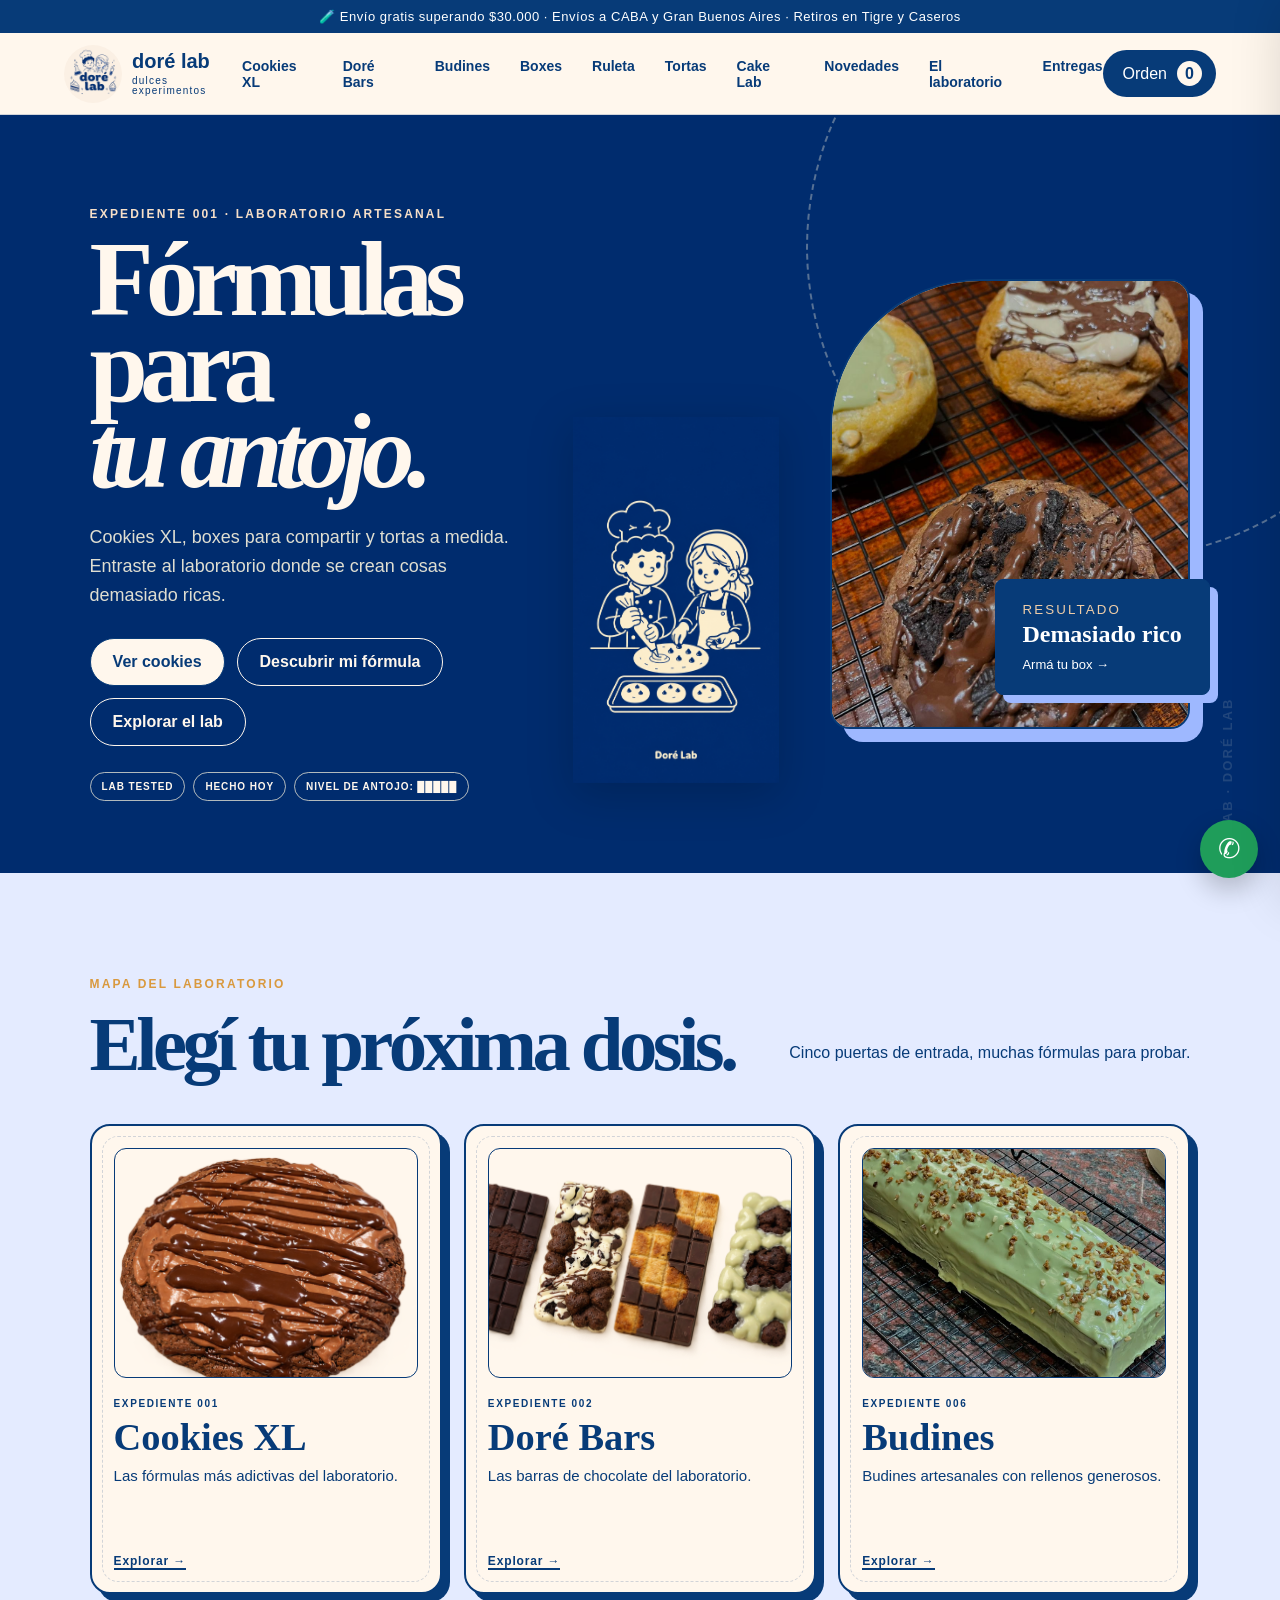
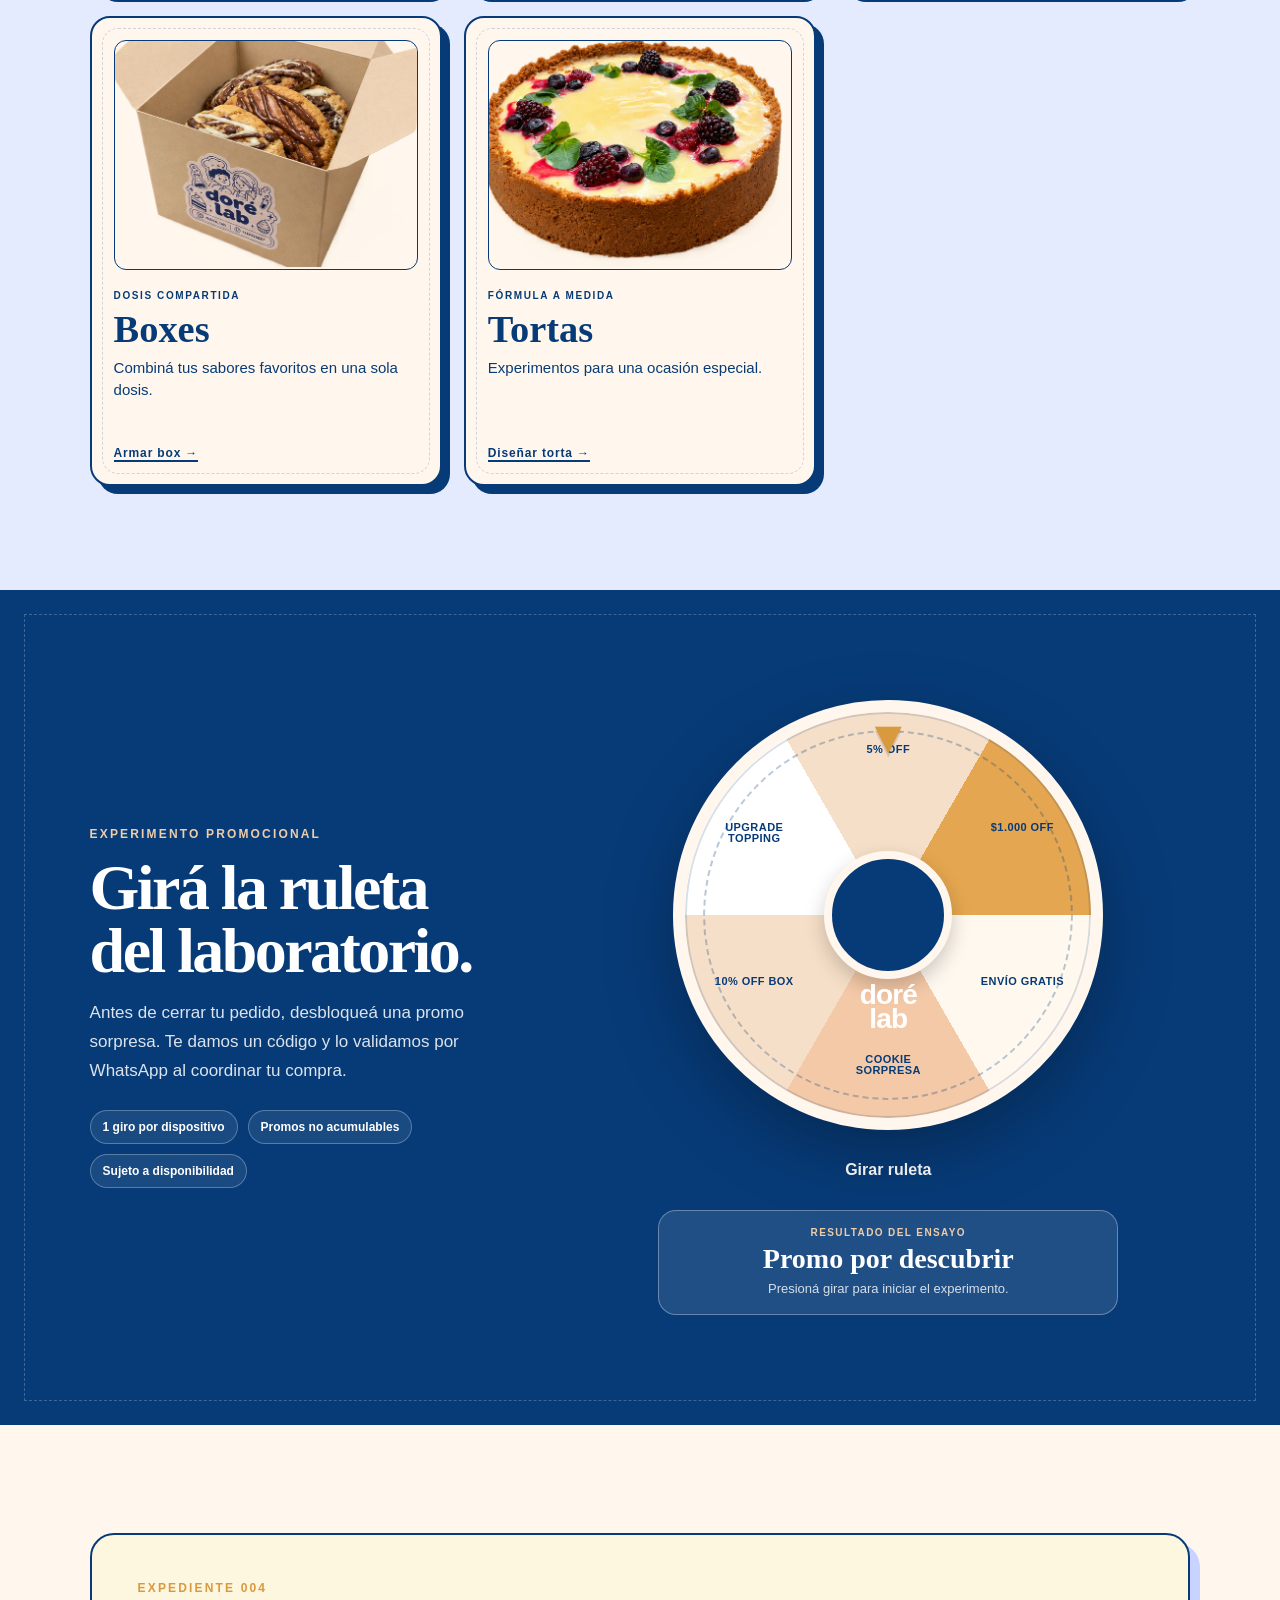
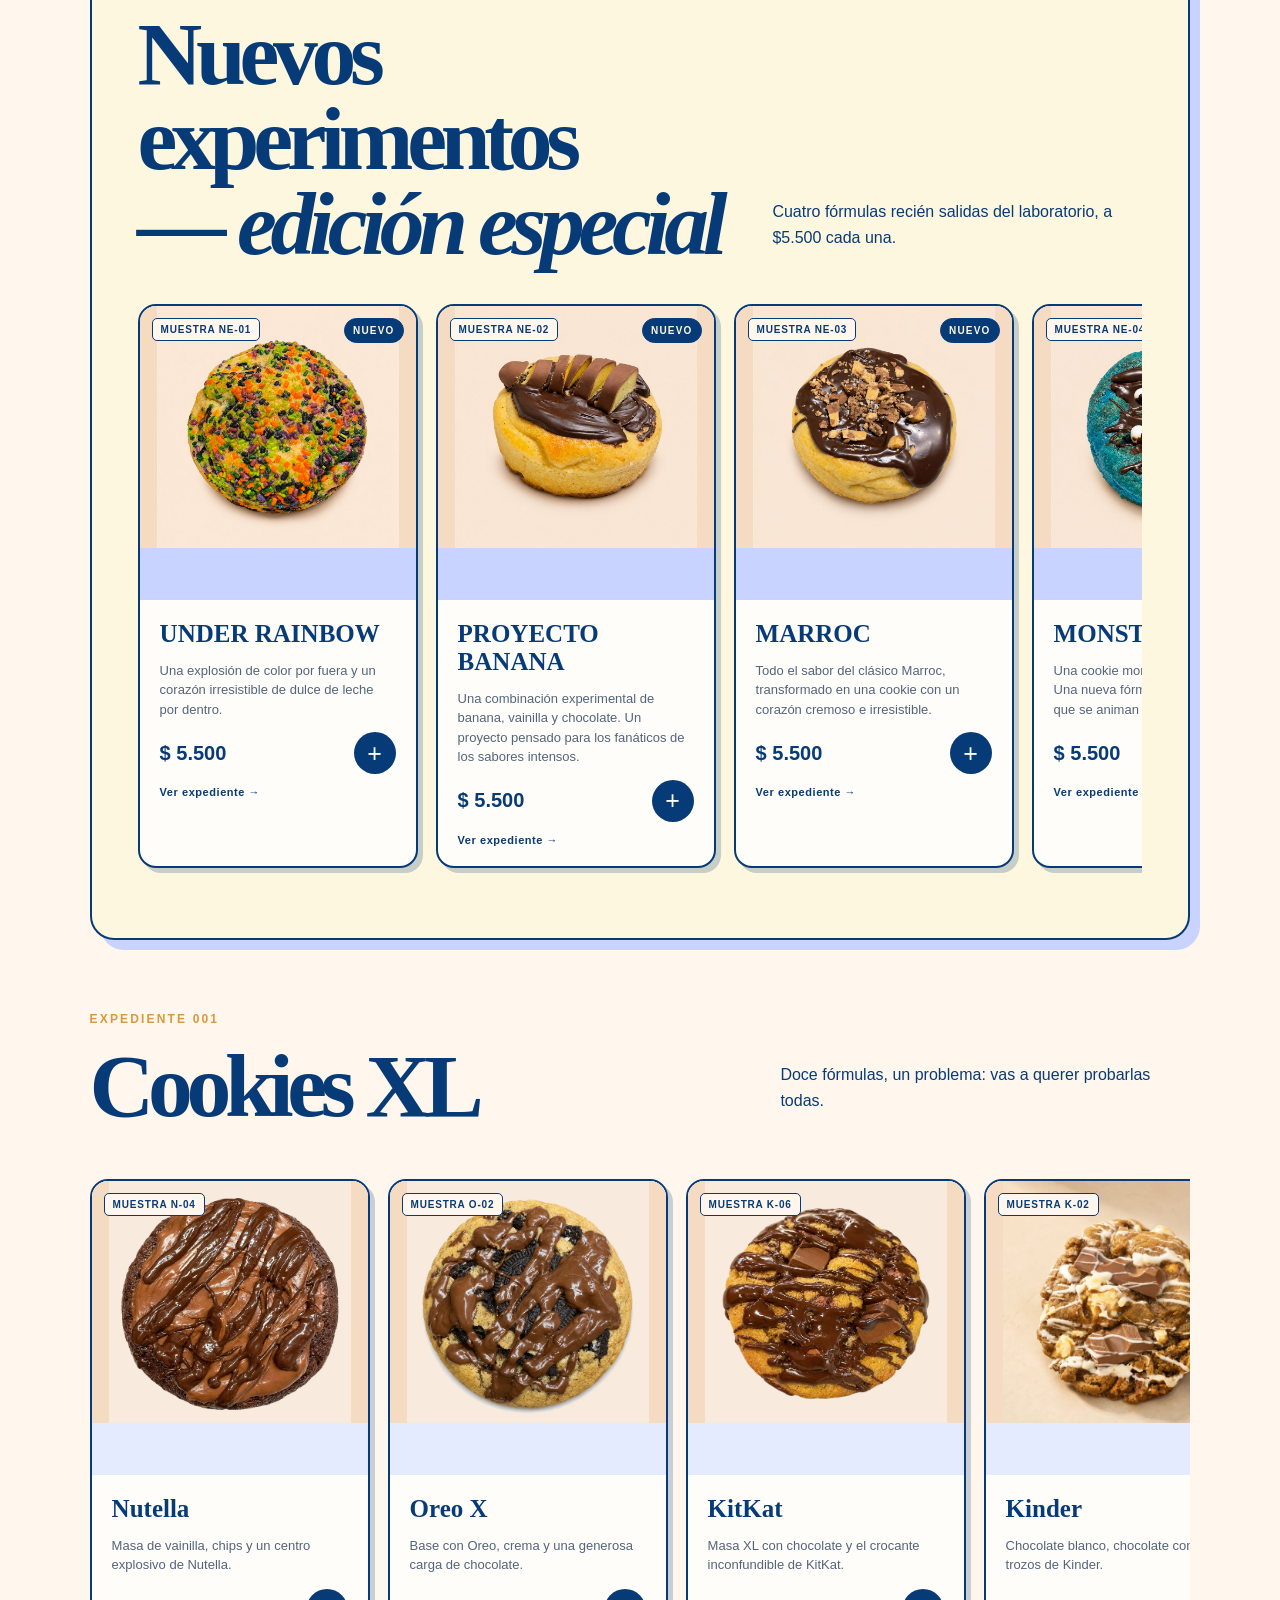
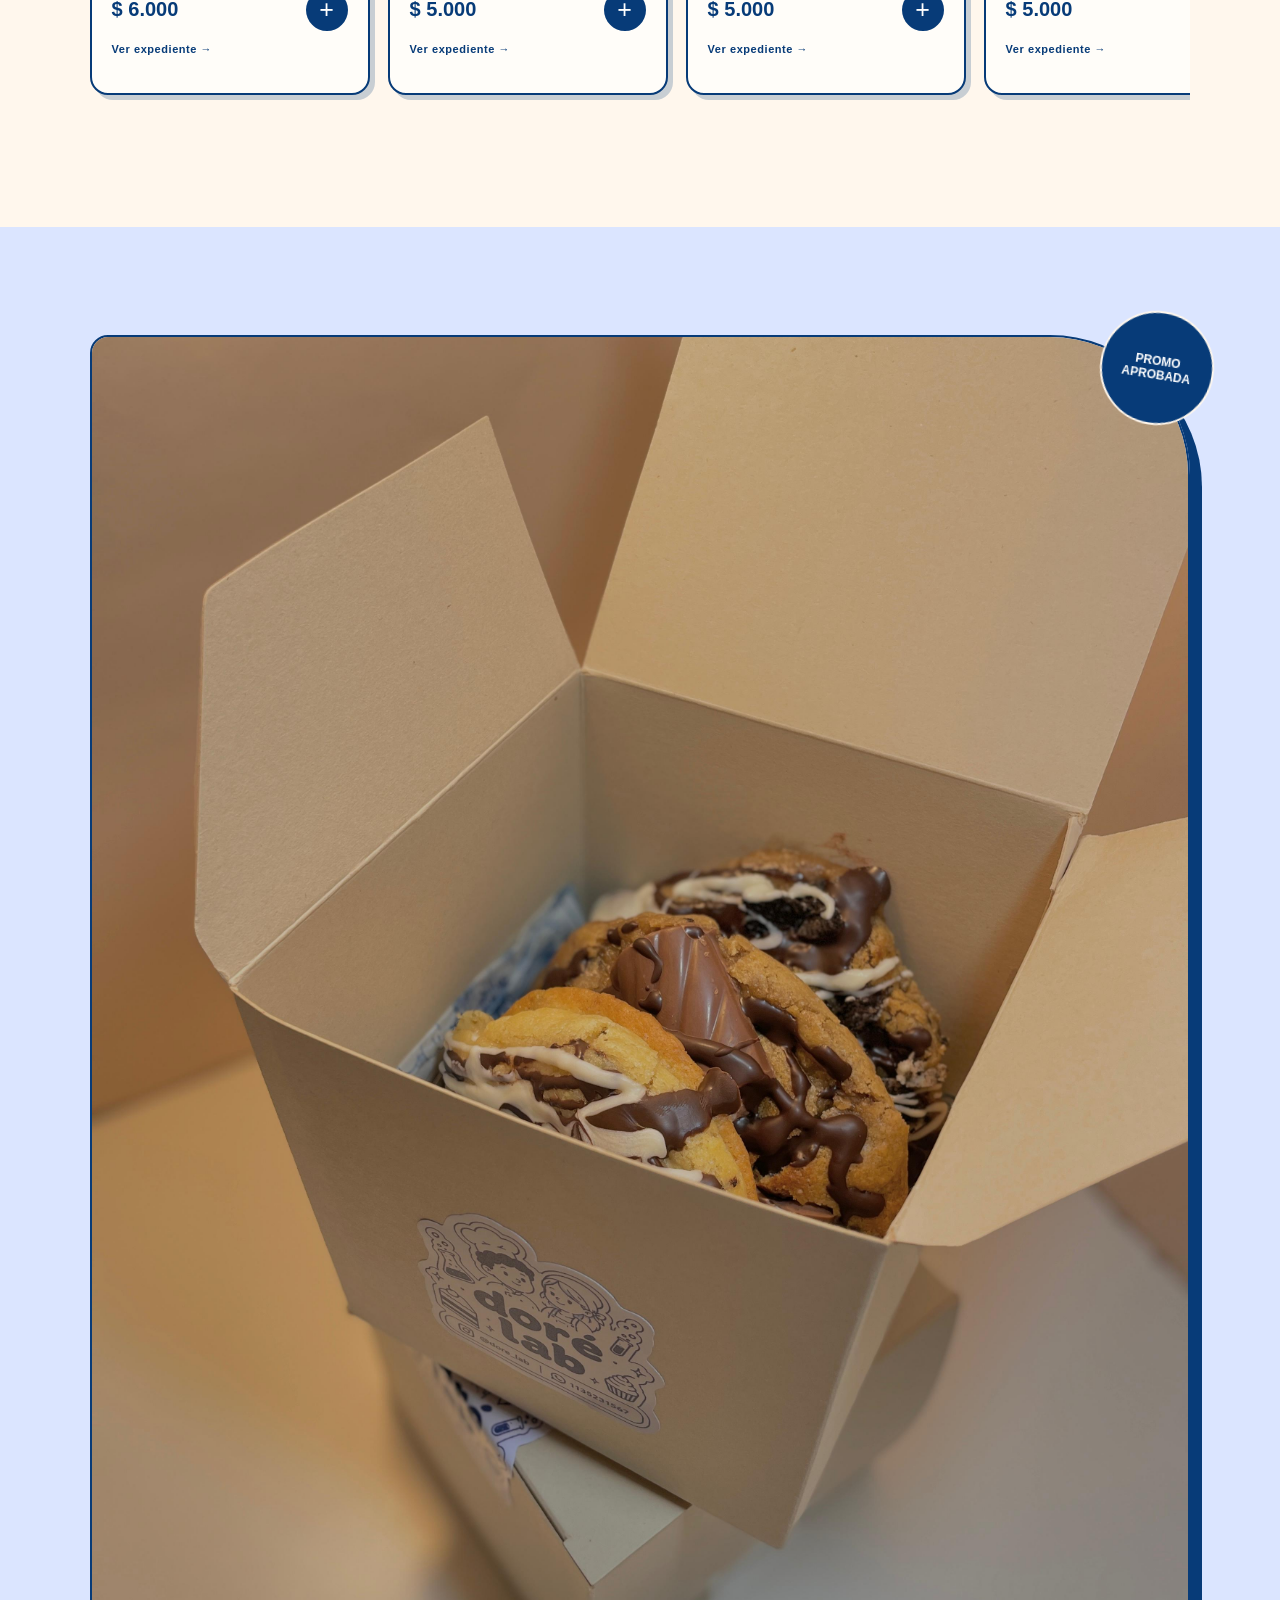
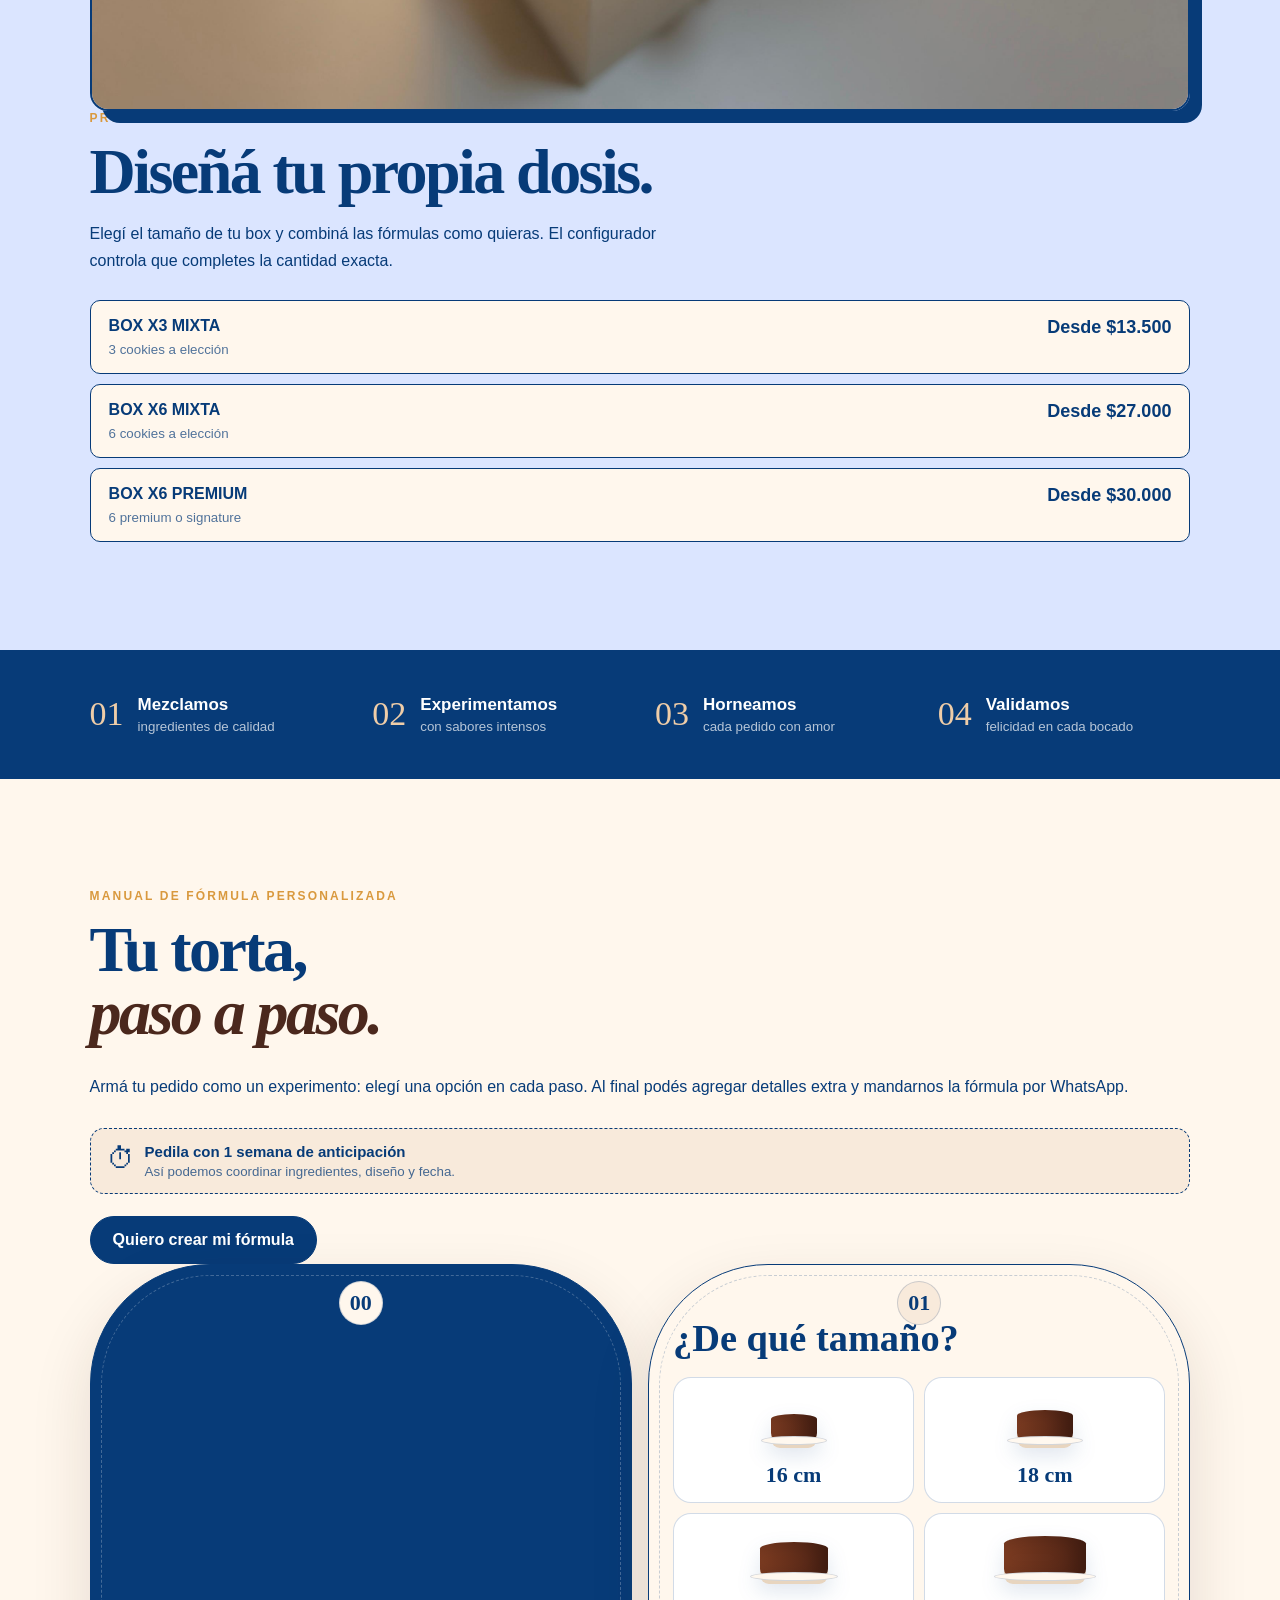
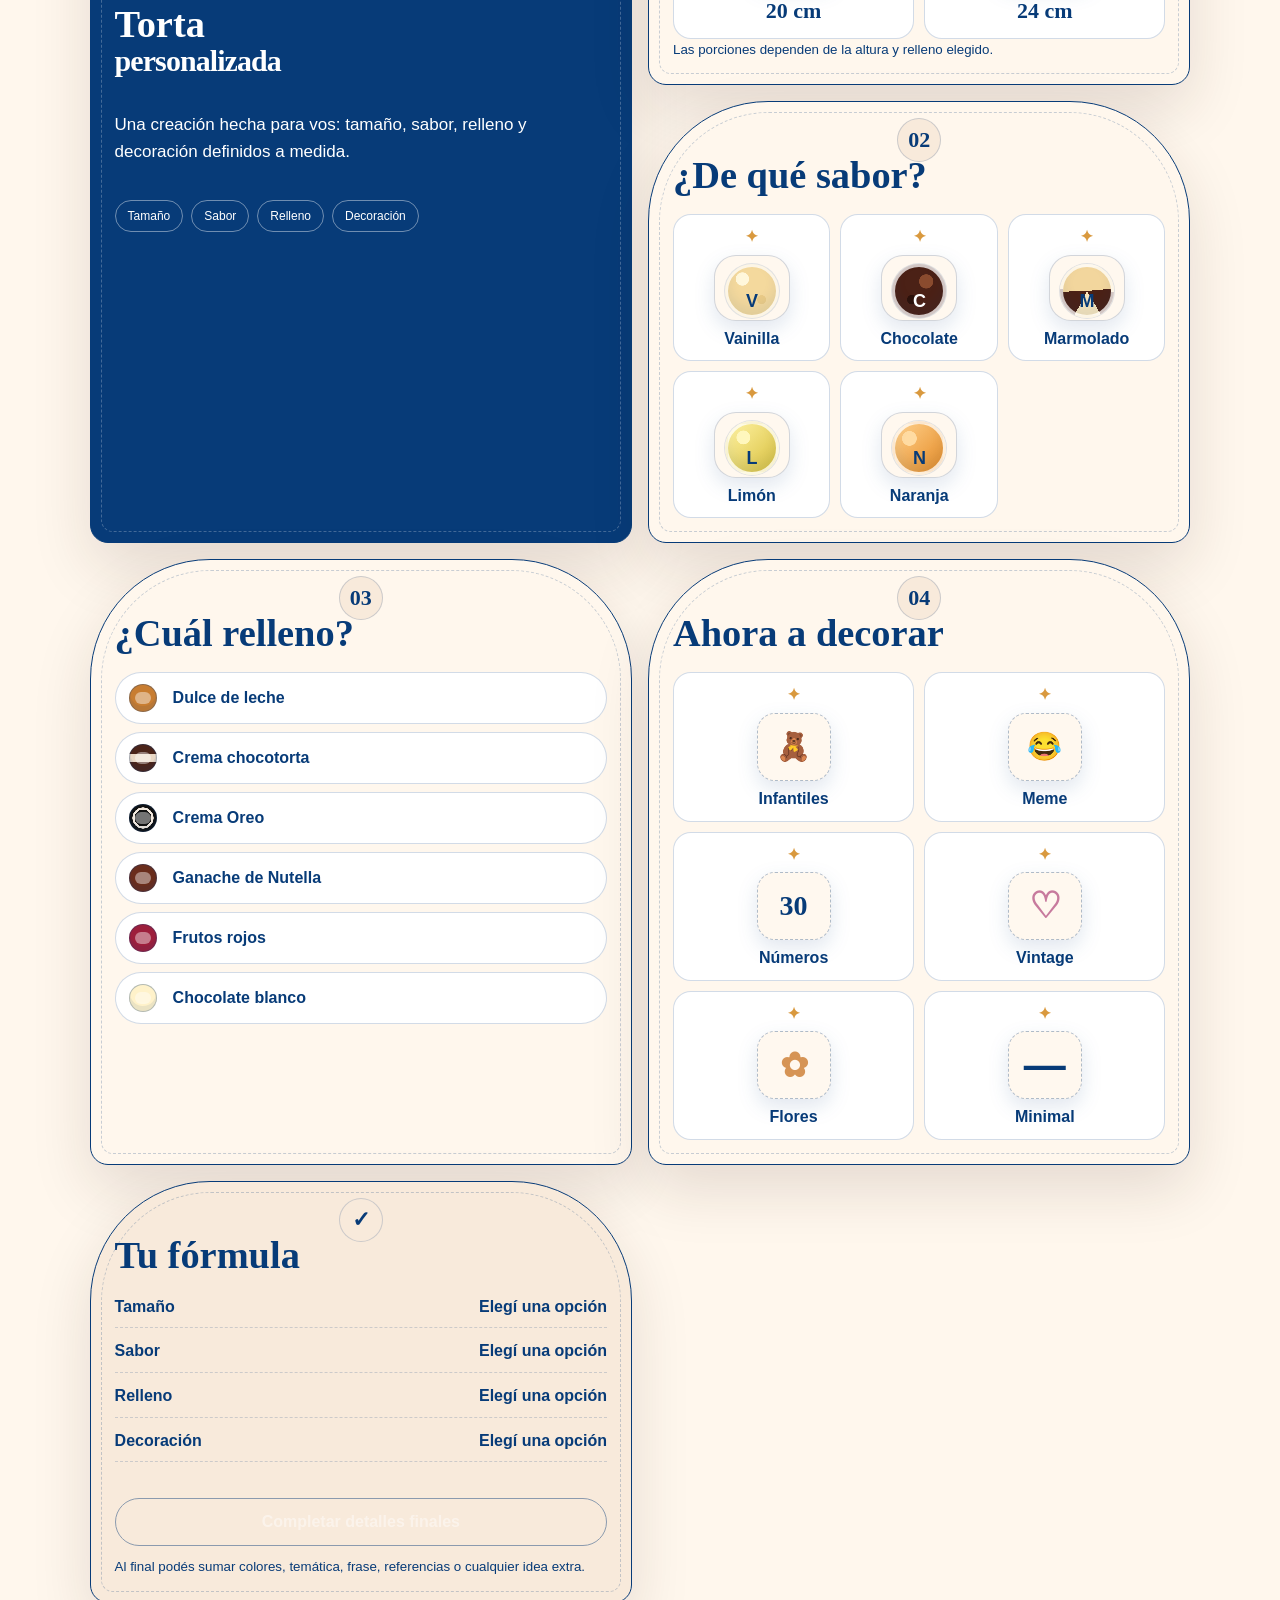
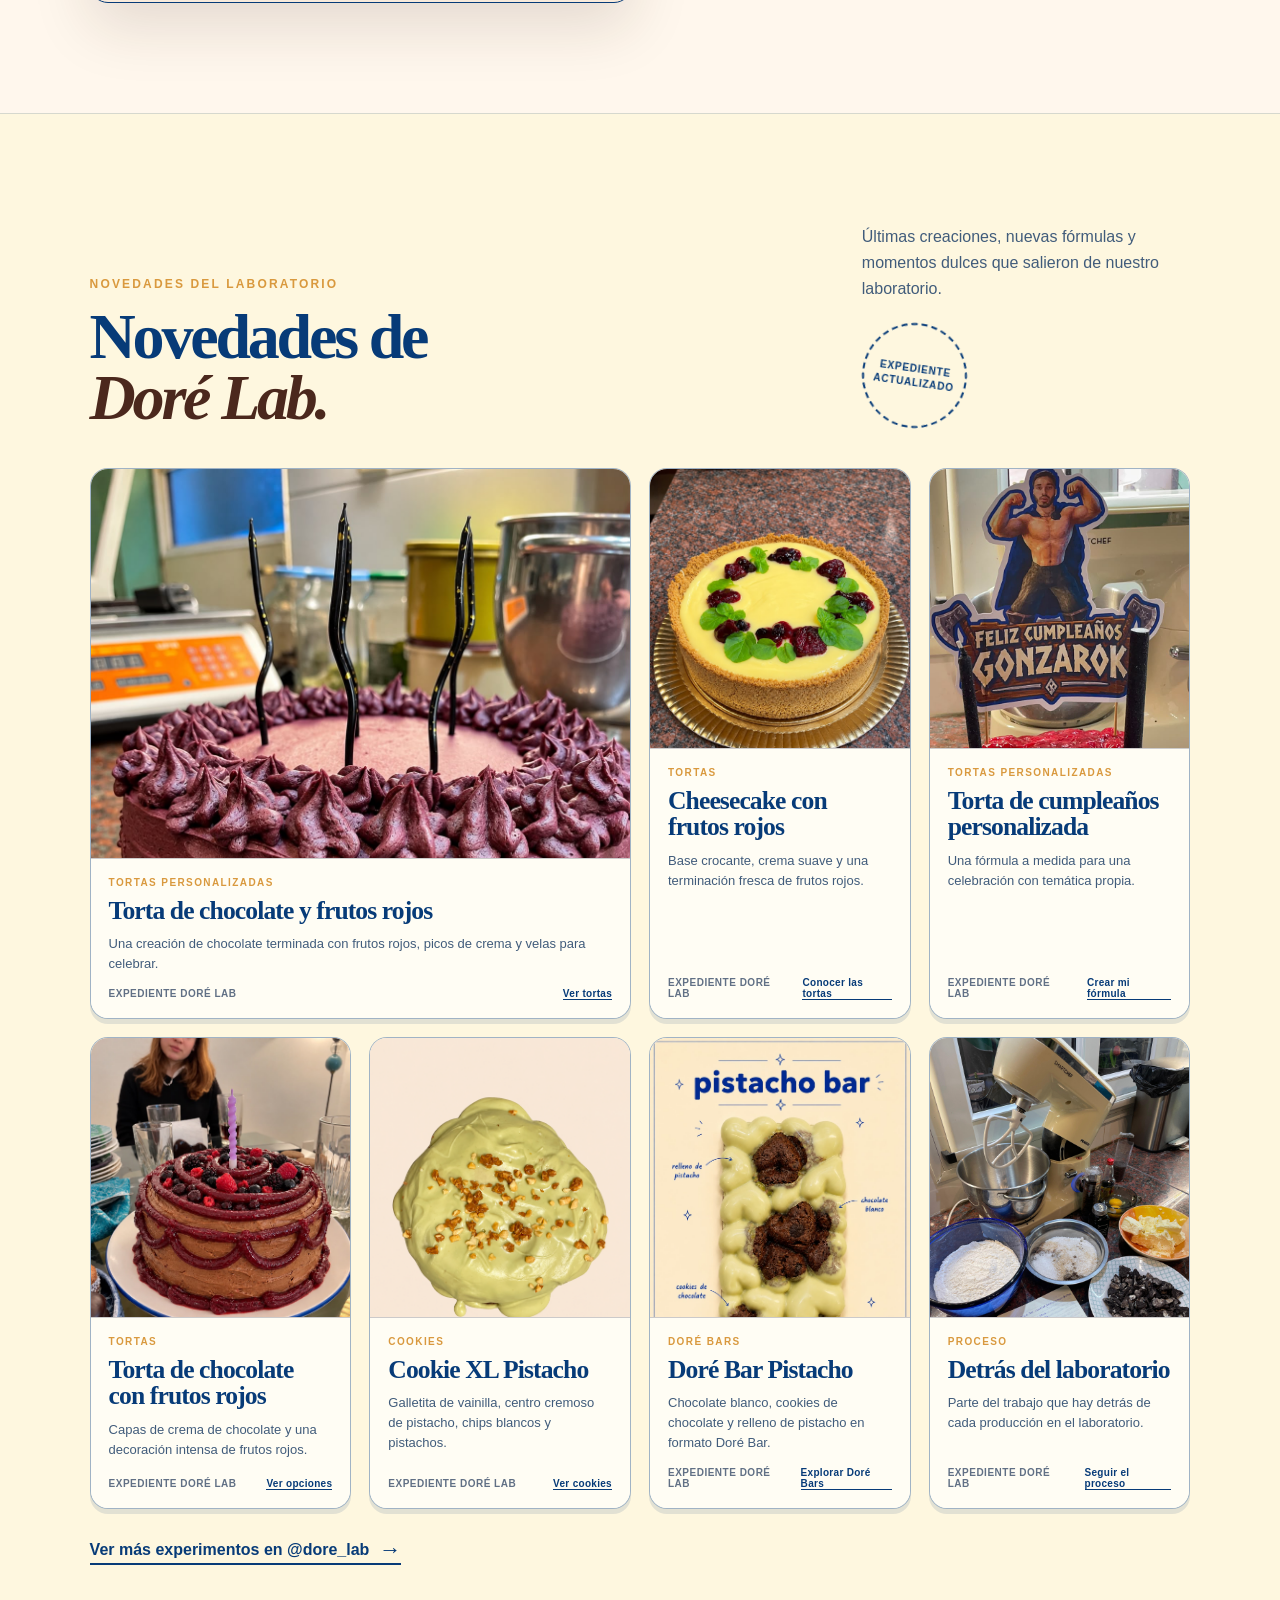
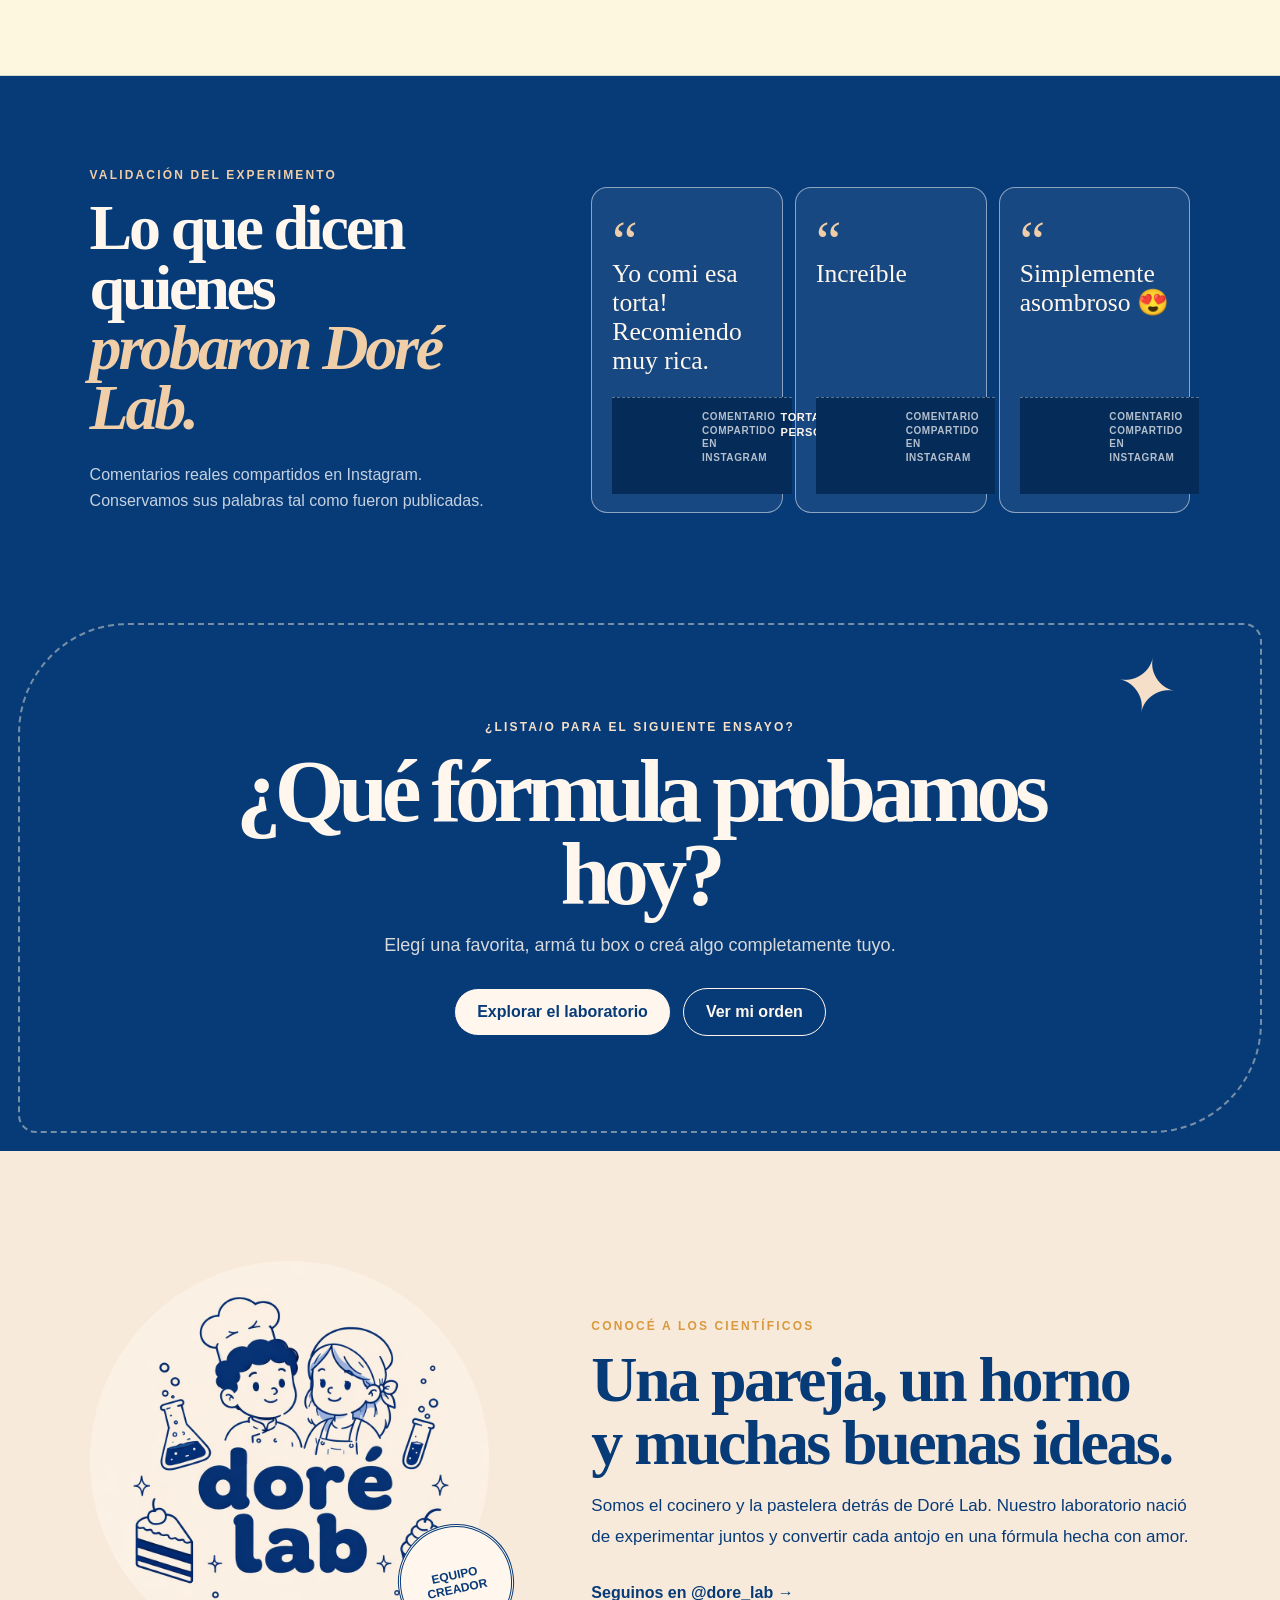
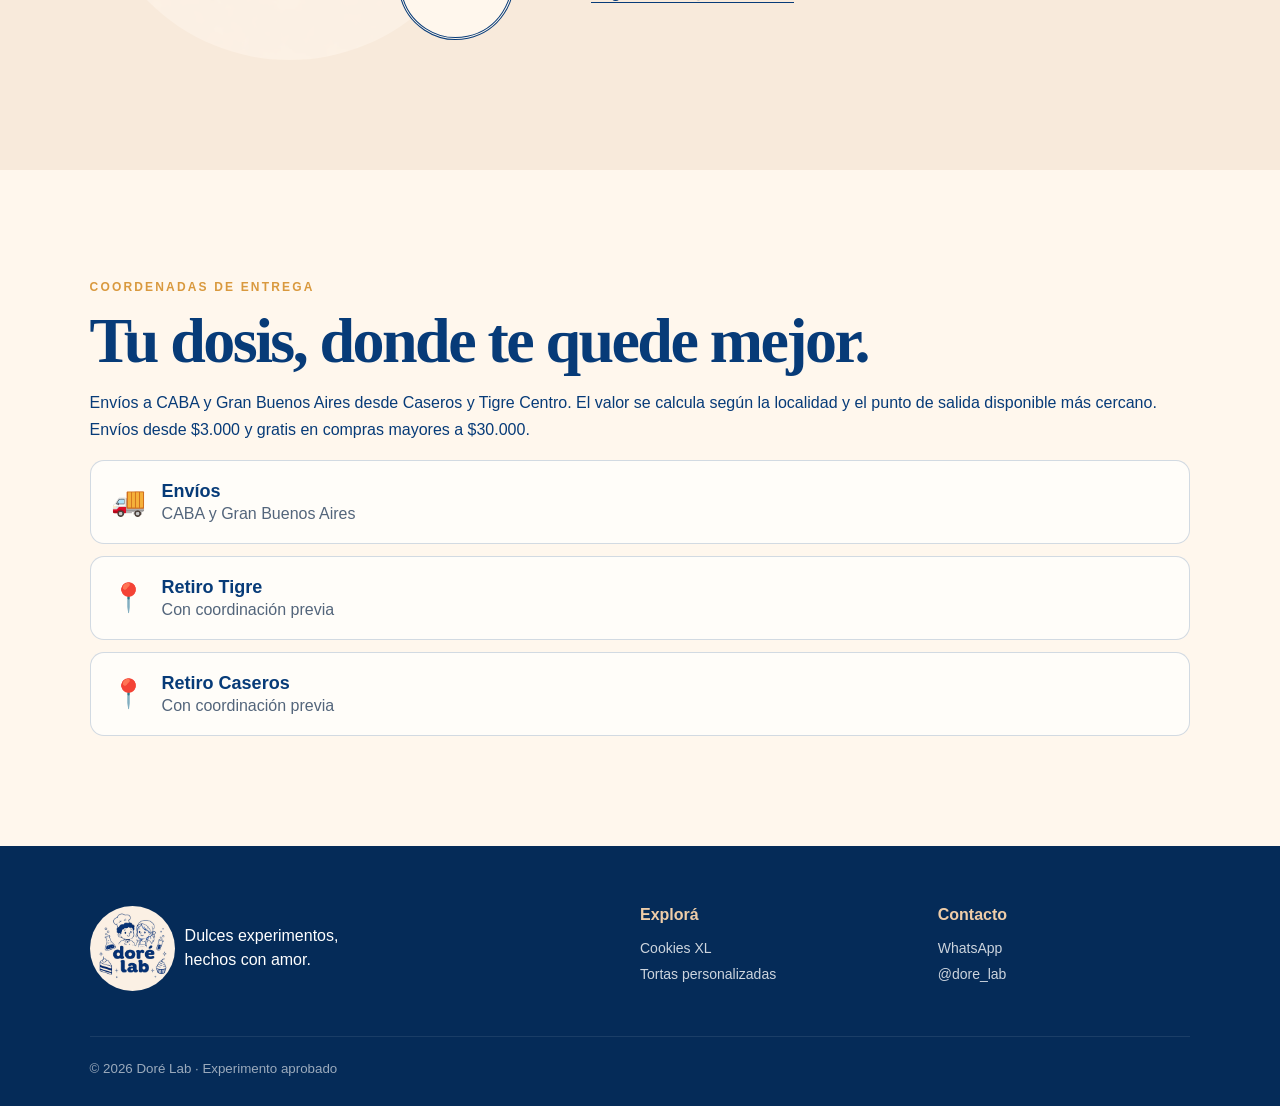
==== commit 981e627f: "Add files via upload" ====
--- a/index.html
+++ b/index.html
@@ -22,6 +22,7 @@
     <nav aria-label="Navegación principal">
       <a href="cookies.html">Cookies XL</a>
       <a href="bars.html">Doré Bars</a>
+      <a href="budines.html">Budines</a>
       <a href="boxes.html">Boxes</a>
       <a href="index.html#ruleta">Ruleta</a>
       <a href="tortas.html">Tortas</a>
@@ -62,11 +63,12 @@
     <section class="section home-lab-map" id="explorar" aria-label="Accesos principales Doré Lab">
       <div class="section-heading">
         <div><p class="eyebrow">MAPA DEL LABORATORIO</p><h2>Elegí tu próxima dosis.</h2></div>
-        <p>Cuatro puertas de entrada, muchas fórmulas para probar.</p>
+        <p>Cinco puertas de entrada, muchas fórmulas para probar.</p>
       </div>
       <div class="lab-map-grid">
         <a class="lab-door cookies-door" href="cookies.html"><img src="assets/category-cookie.png" alt="Cookie XL Doré Lab" loading="lazy"><small>EXPEDIENTE 001</small><b>Cookies XL</b><p>Las fórmulas más adictivas del laboratorio.</p><span class="door-link">Explorar →</span></a>
         <a class="lab-door bars-door" href="bars.html"><img src="assets/category-bars.png" alt="Doré Bars de chocolate" loading="lazy"><small>EXPEDIENTE 002</small><b>Doré Bars</b><p>Las barras de chocolate del laboratorio.</p><span class="door-link">Explorar →</span></a>
+        <a class="lab-door budines-door" href="budines.html"><img src="assets/budin-pistacho.jpg" alt="Budín de pistacho Doré Lab" loading="lazy"><small>EXPEDIENTE 006</small><b>Budines</b><p>Budines artesanales con rellenos generosos.</p><span class="door-link">Explorar →</span></a>
         <a class="lab-door boxes-door" href="boxes.html"><img src="assets/category-box.png" alt="Box de cookies Doré Lab" loading="lazy"><small>DOSIS COMPARTIDA</small><b>Boxes</b><p>Combiná tus sabores favoritos en una sola dosis.</p><span class="door-link">Armar box →</span></a>
         <a class="lab-door cakes-door" href="cake-lab.html"><img src="assets/category-cake.png" alt="Torta Doré Lab" loading="lazy"><small>FÓRMULA A MEDIDA</small><b>Tortas</b><p>Experimentos para una ocasión especial.</p><span class="door-link">Diseñar torta →</span></a>
       </div>
--- a/v2.css
+++ b/v2.css
@@ -140,7 +140,7 @@
 @media(max-width:700px){.bars-hero{display:block;padding:58px 20px 66px}.bars-hero-copy h1{font-size:clamp(55px,16vw,82px)}.bars-formats{grid-template-columns:1fr}.bars-hero-visual{margin:42px 8px 0}.bars-hero-visual>span{left:-12px;bottom:32px;width:88px;height:88px;font-size:11px}.bars-hero-visual>div{right:-8px;bottom:14px;padding:12px 15px;min-width:135px}.bars-hero-visual b{font-size:20px}.bars-catalog{padding:65px 20px 75px}.bars-catalog .section-heading{display:block}.bars-catalog .section-heading>p{margin-top:14px}.bars-grid{margin-top:26px}.bar-card{grid-template-columns:1fr}.bar-image{border-right:0;border-bottom:1px solid rgba(7,59,120,.2);padding:8px}.bar-image img{height:auto;min-height:0;aspect-ratio:3/4;object-fit:cover}.bar-info{padding:20px 15px 15px}.bar-info h3{font-size:29px}.bar-options>div{padding:10px}.bar-options button{width:32px;height:32px;font-size:22px}}
 
 /* Home map: four original category doors, each with its own crop from the supplied photograph. */
-.page-home .lab-map-grid{grid-template-columns:repeat(4,minmax(0,1fr))}.page-home .lab-door.cookies-door img,.page-home .lab-door.bars-door img,.page-home .lab-door.boxes-door img,.page-home .lab-door.cakes-door img{object-fit:cover;object-position:center;background:transparent;mix-blend-mode:normal}
+.page-home .lab-map-grid{grid-template-columns:repeat(3,minmax(0,1fr))}.page-home .lab-door.cookies-door img,.page-home .lab-door.bars-door img,.page-home .lab-door.boxes-door img,.page-home .lab-door.cakes-door img,.page-home .lab-door.budines-door img{object-fit:cover;object-position:center;background:transparent;mix-blend-mode:normal}
 @media(max-width:900px){.page-home .lab-map-grid{grid-template-columns:repeat(2,minmax(0,1fr));overflow:visible;padding:8px 0 0}.page-home .lab-map-grid .lab-door{min-width:0}}
 @media(max-width:600px){.page-home .lab-map-grid{grid-template-columns:1fr;padding:8px 0 0}.page-home .lab-map-grid .lab-door{min-height:420px}}
 
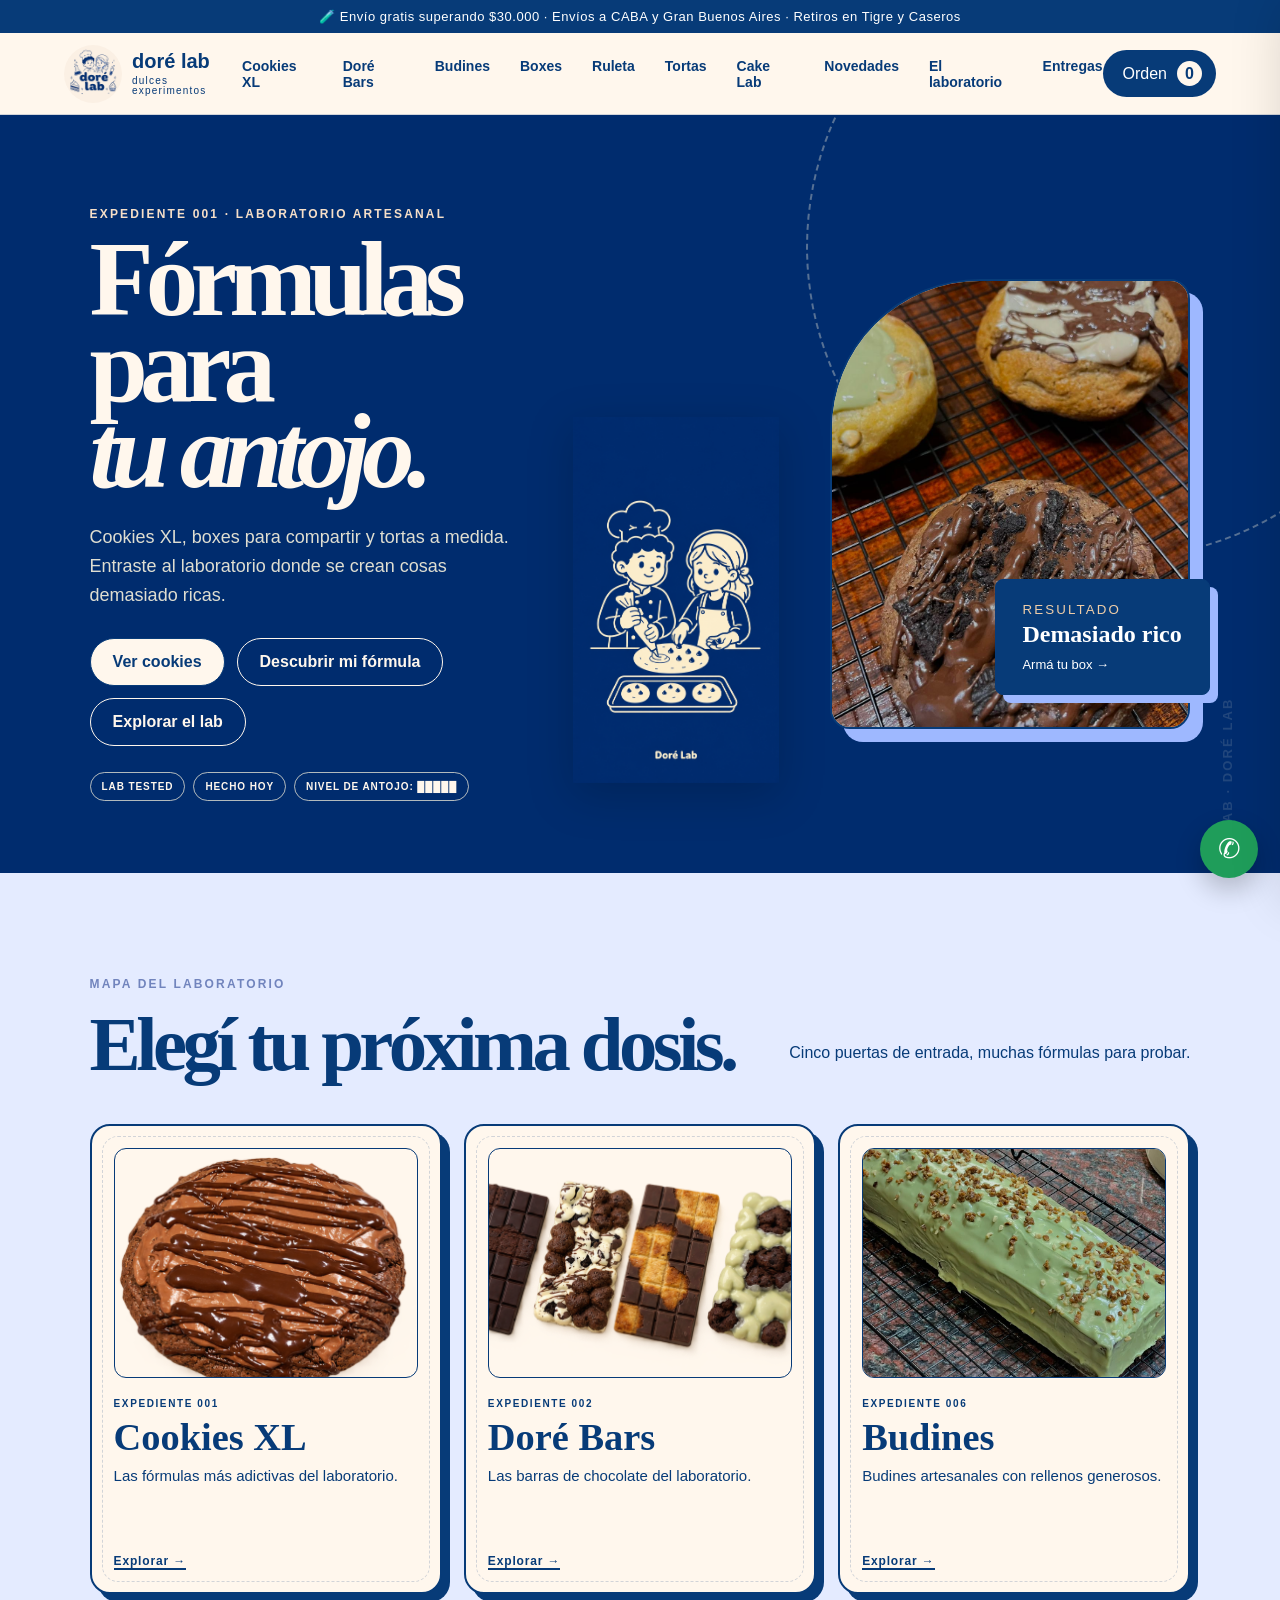
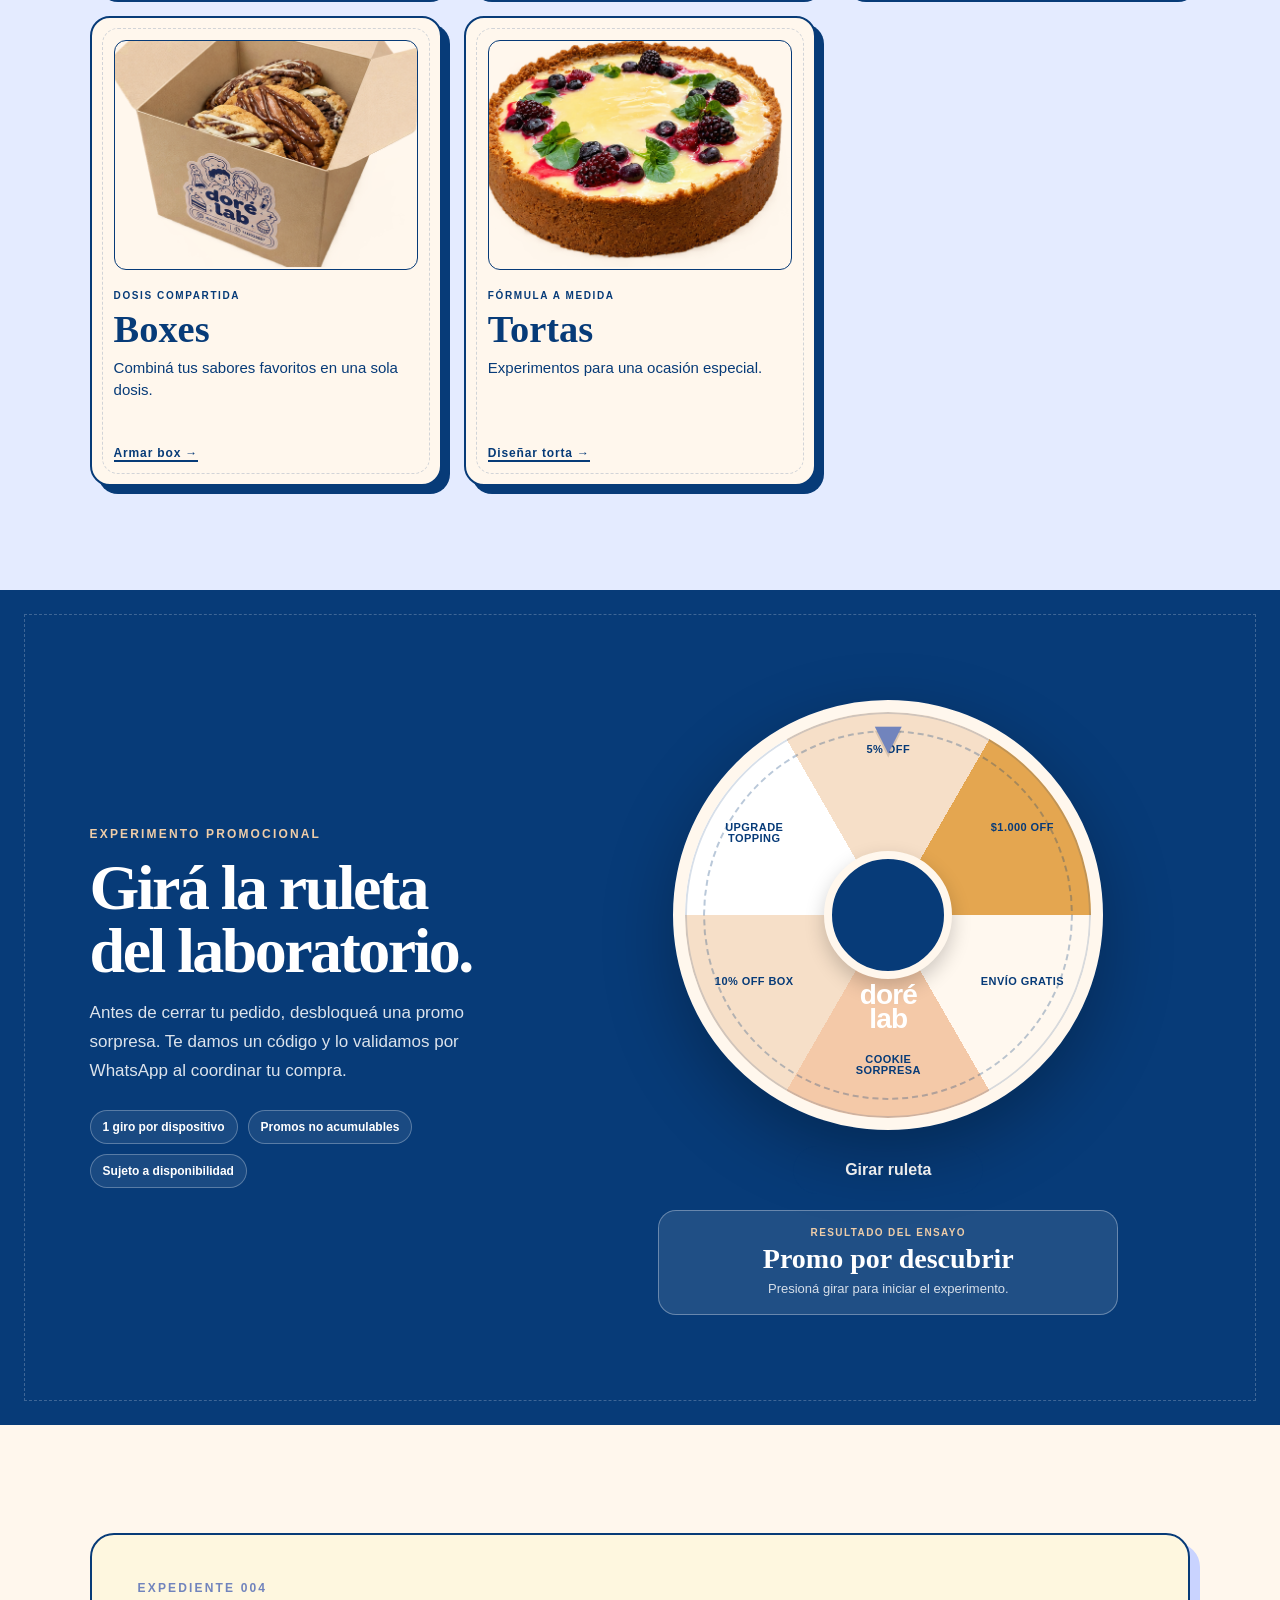
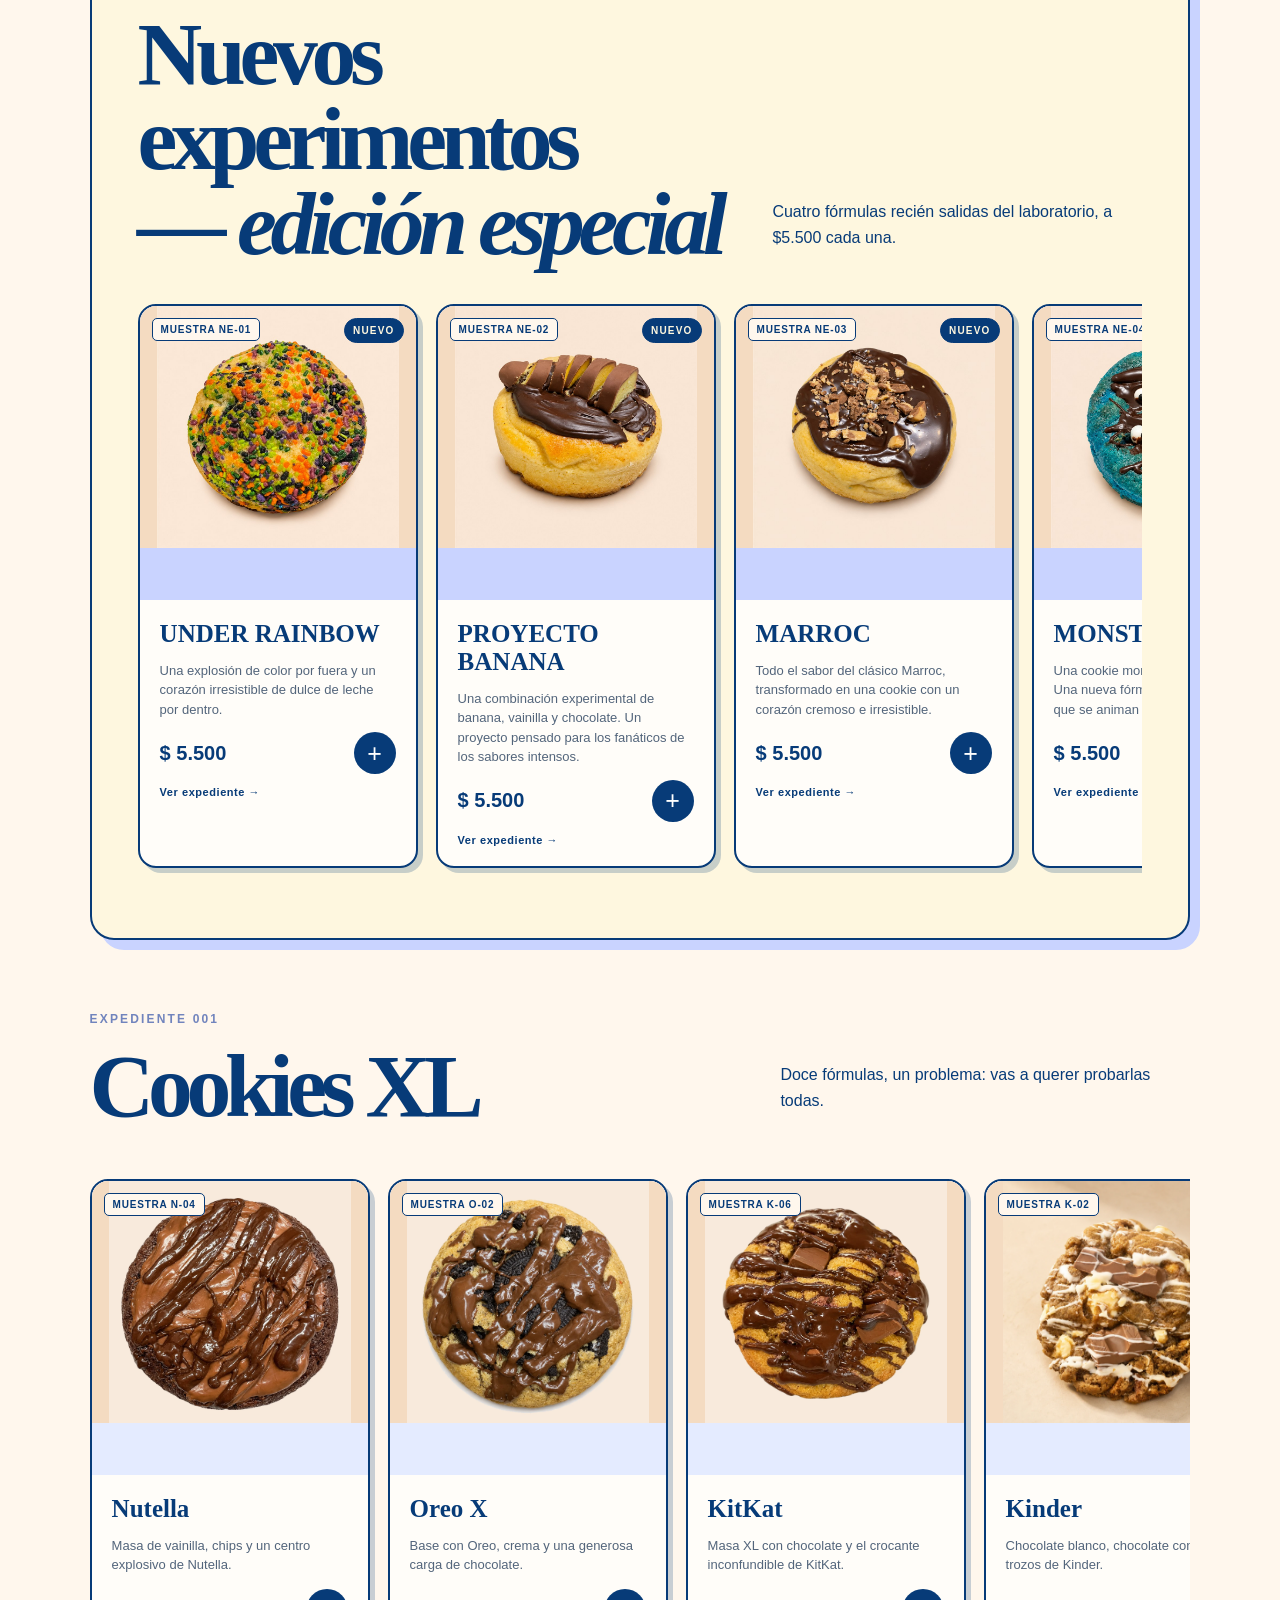
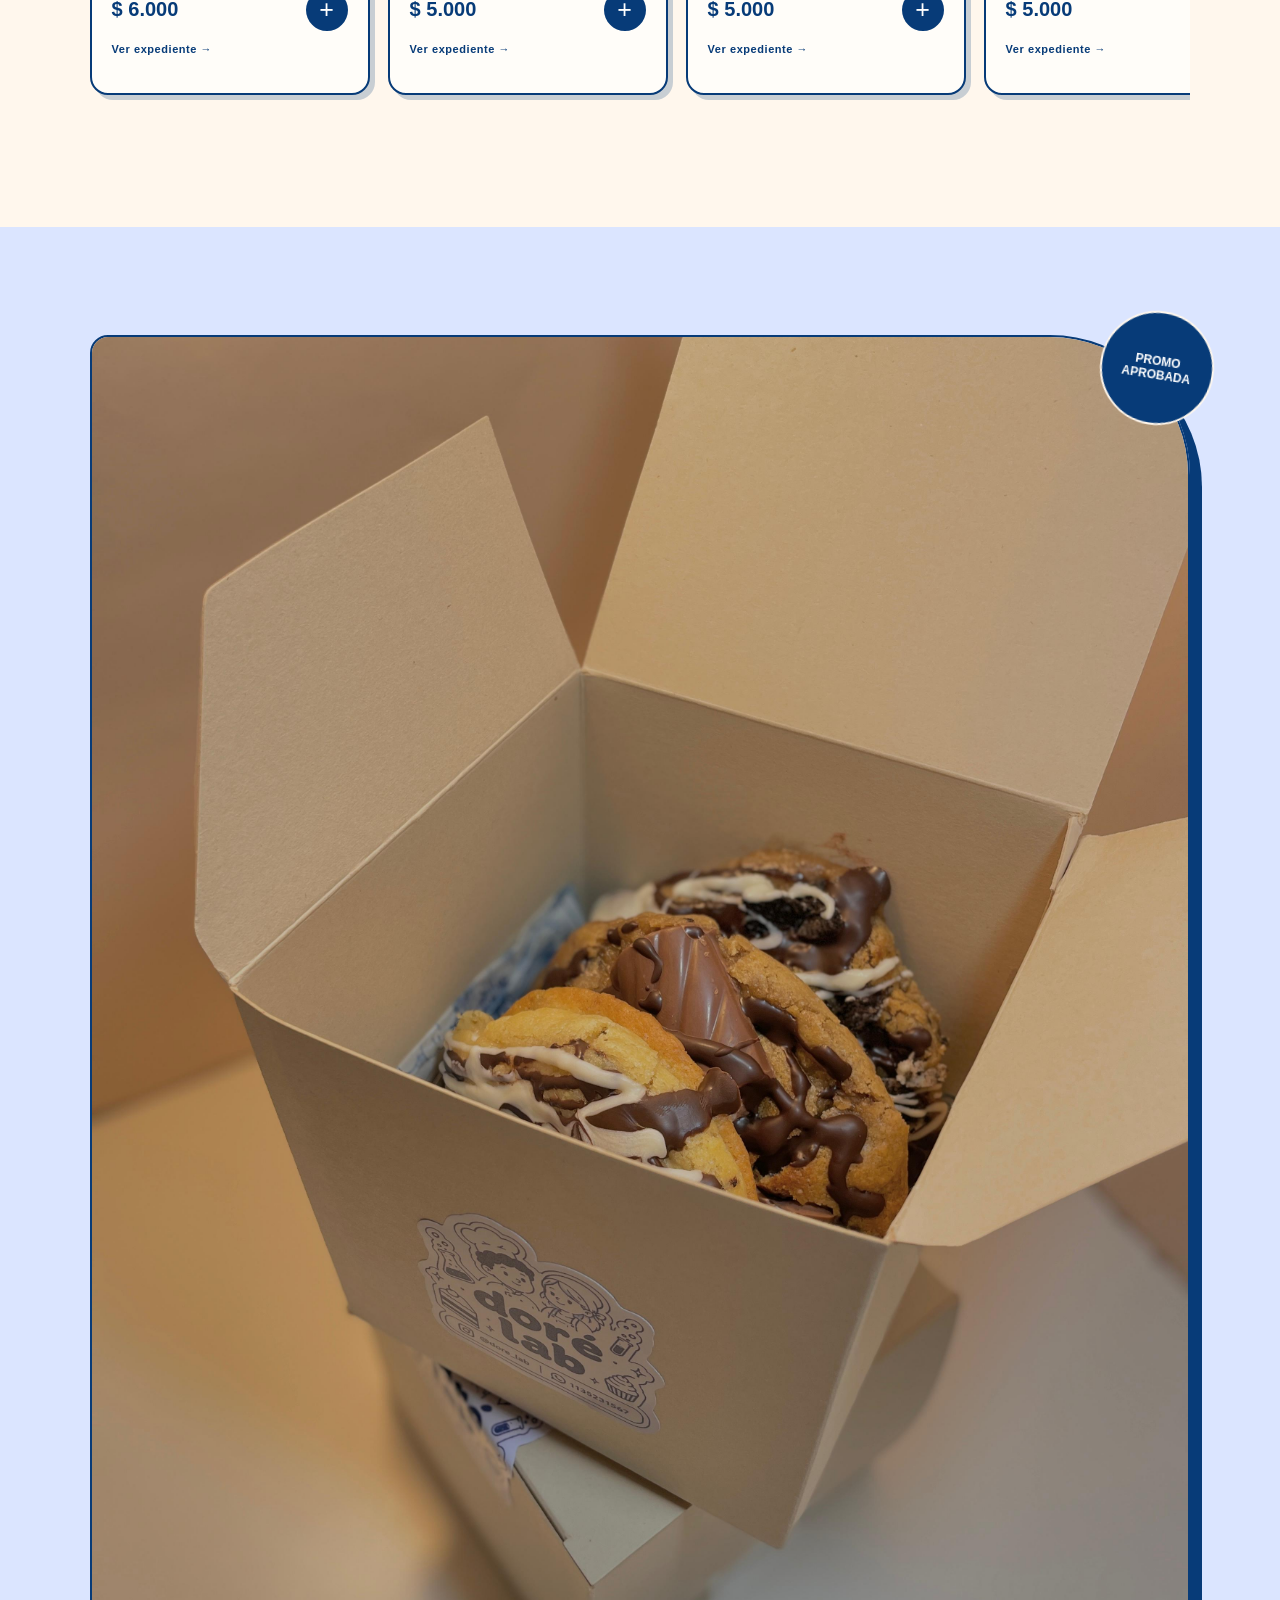
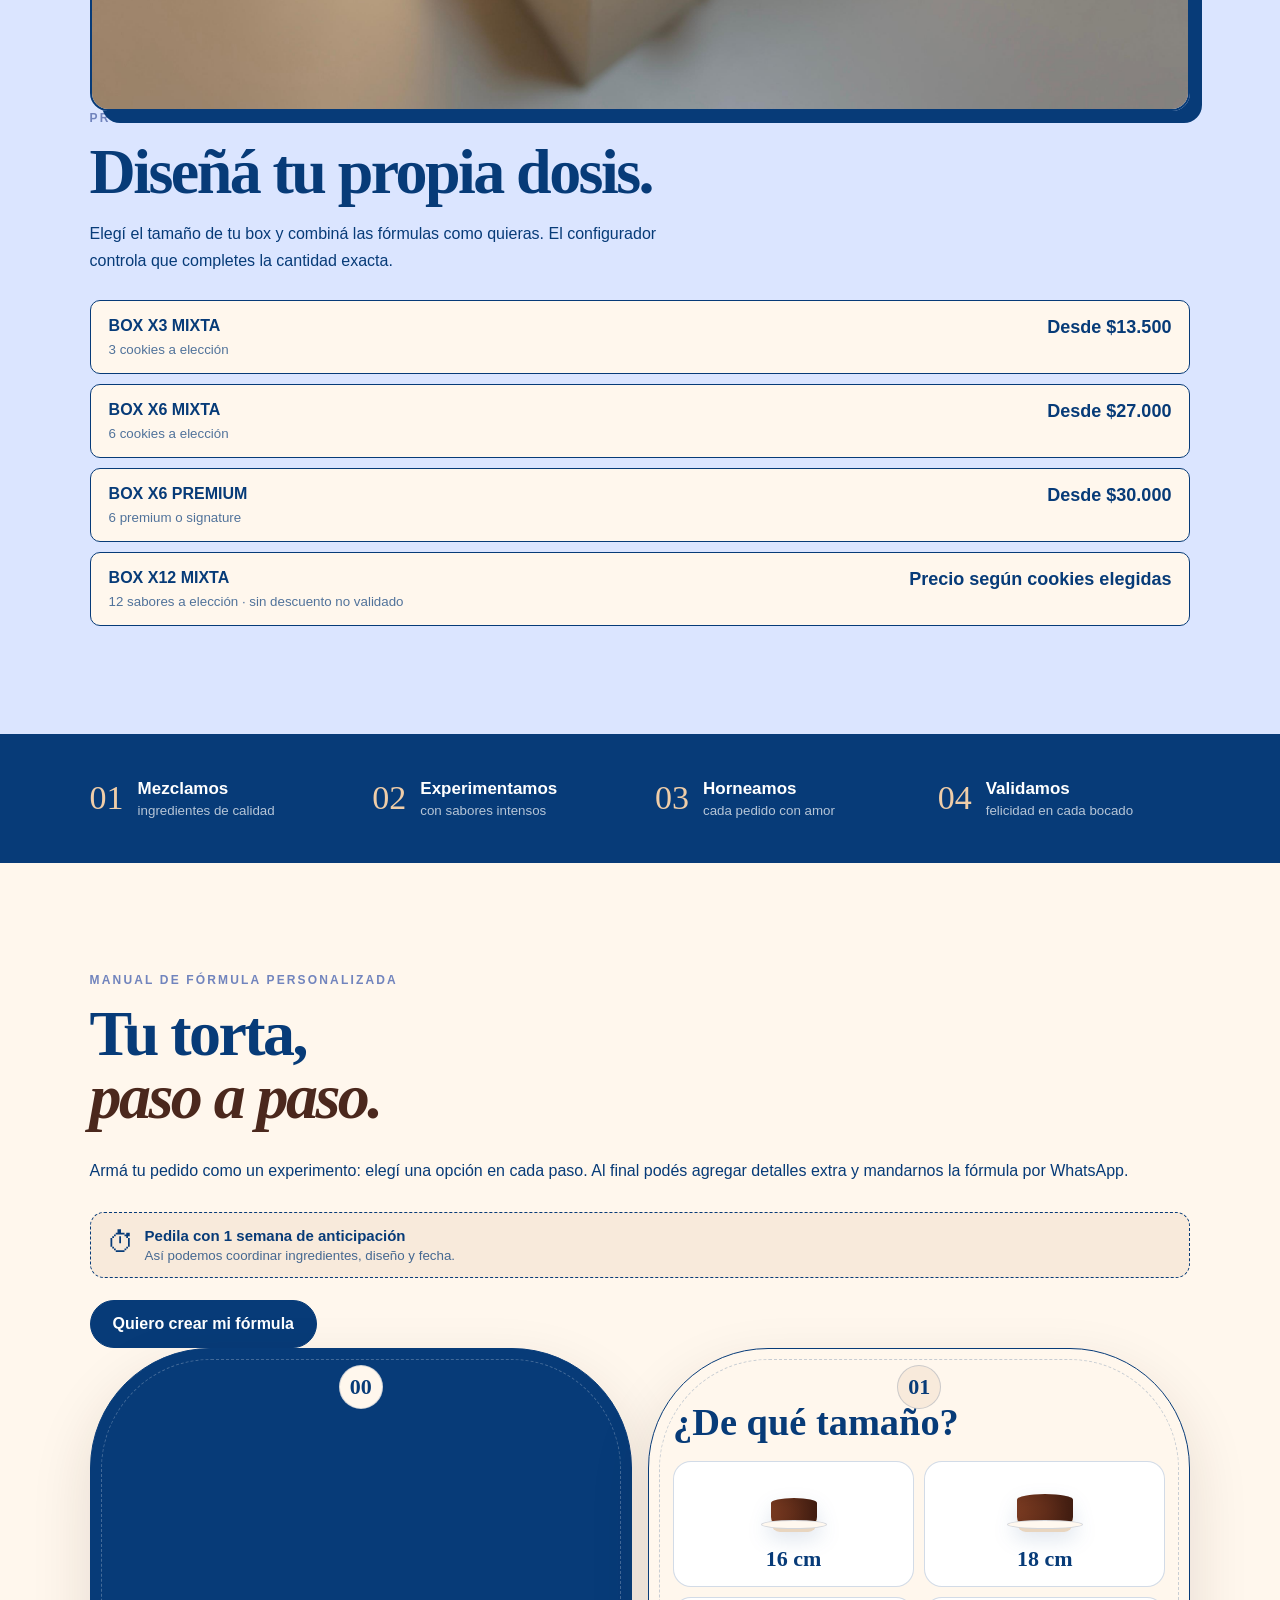
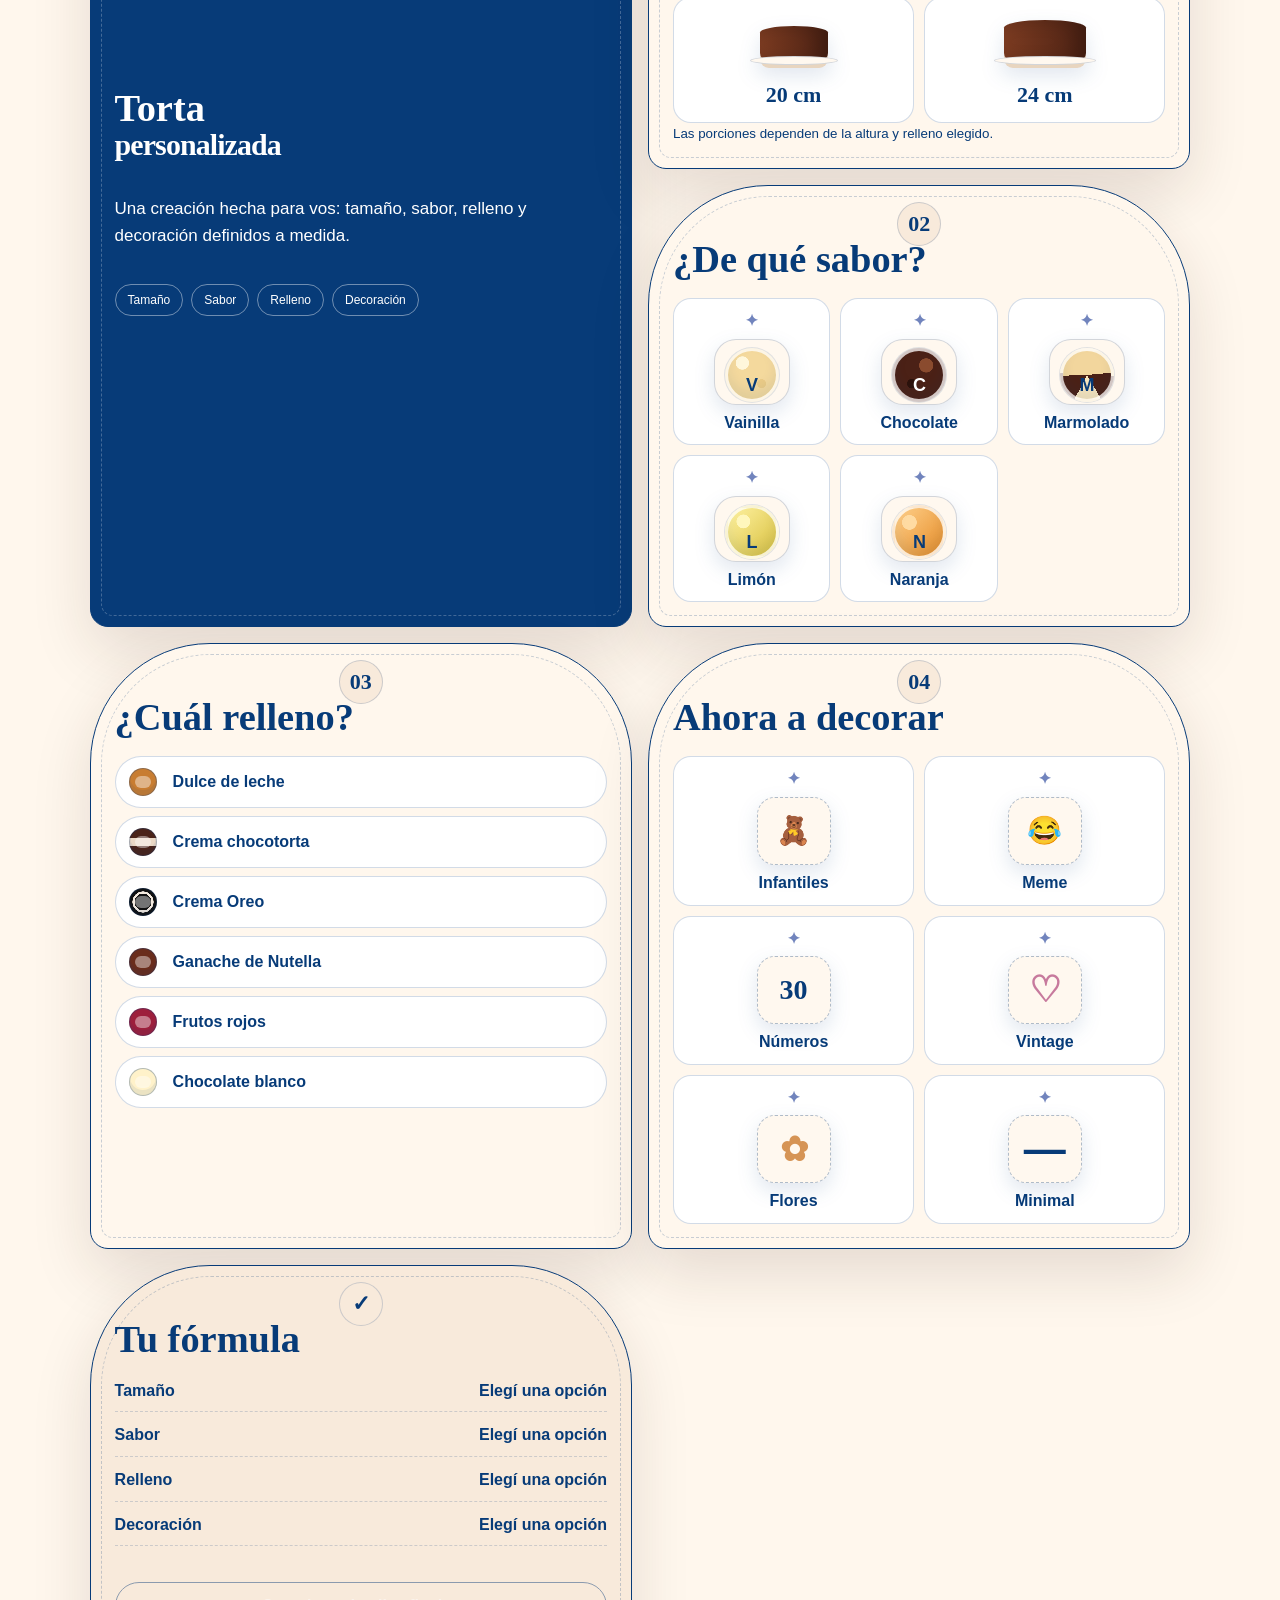
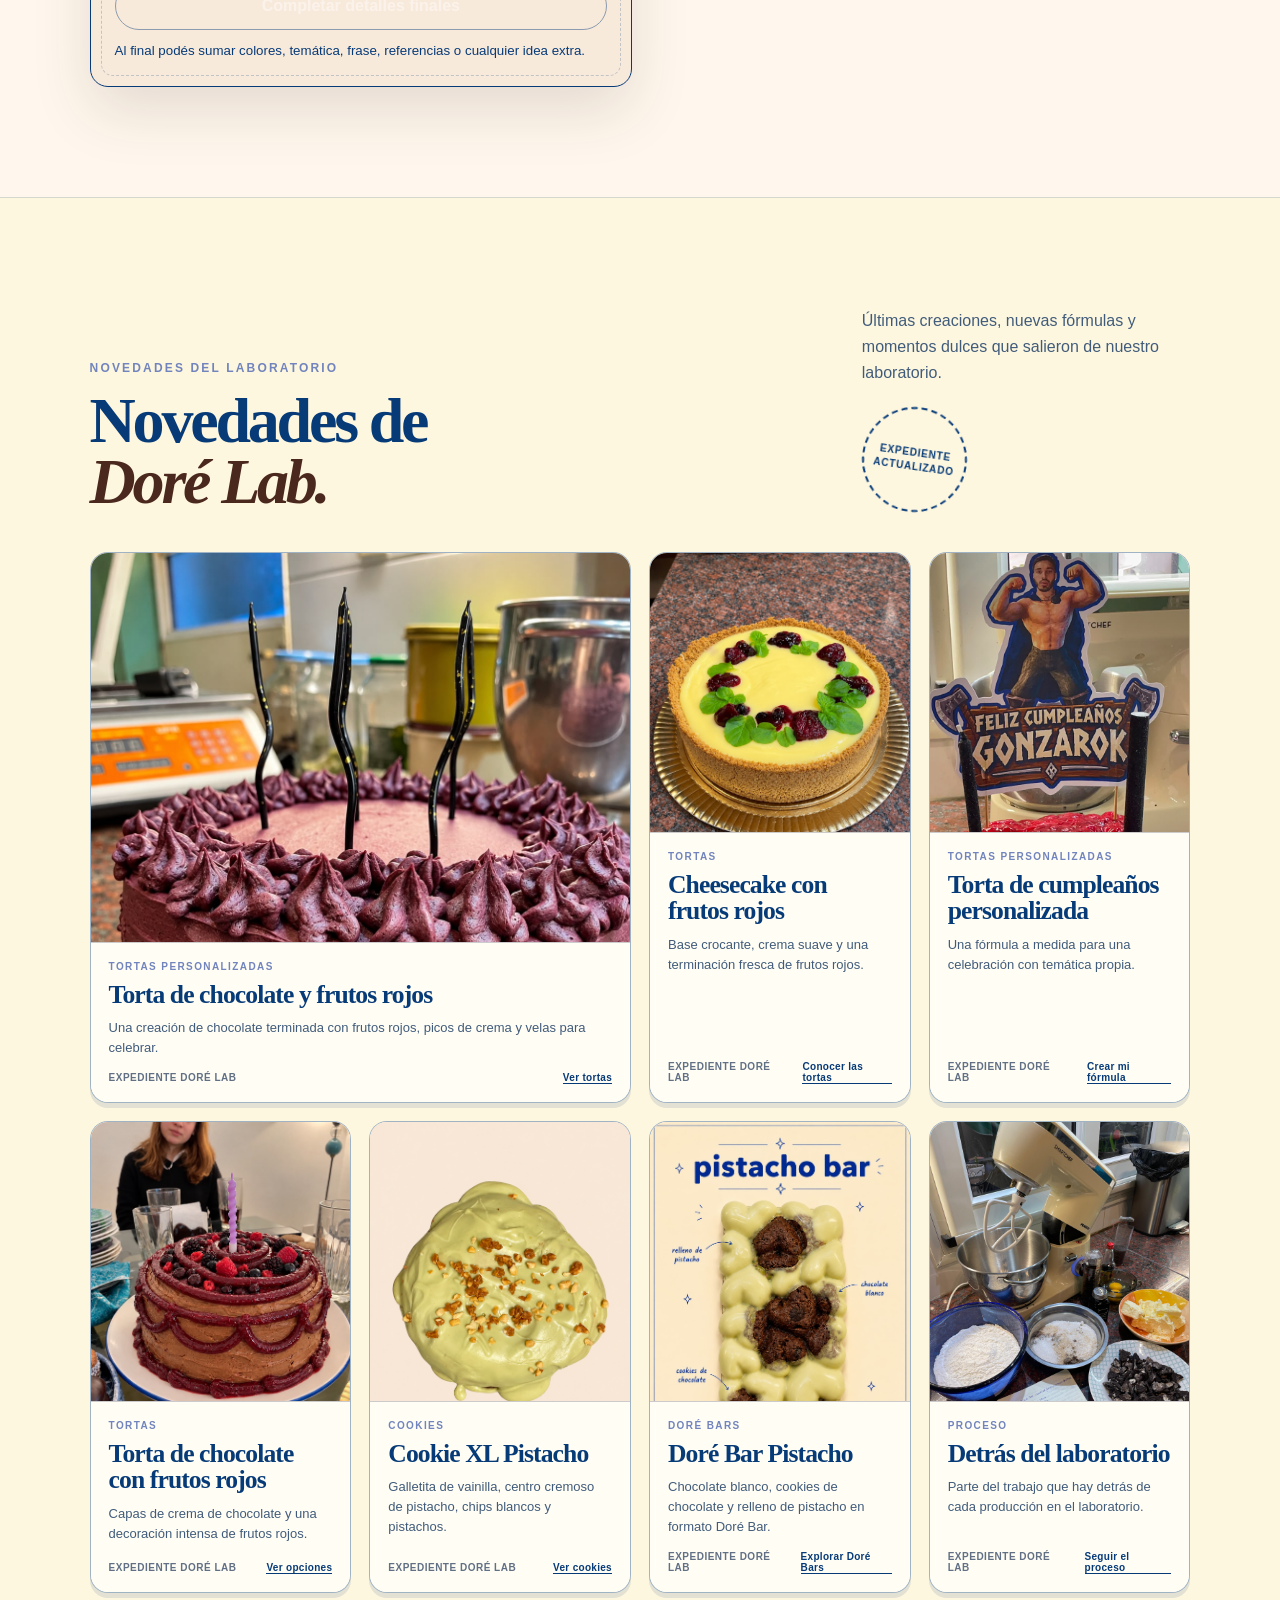
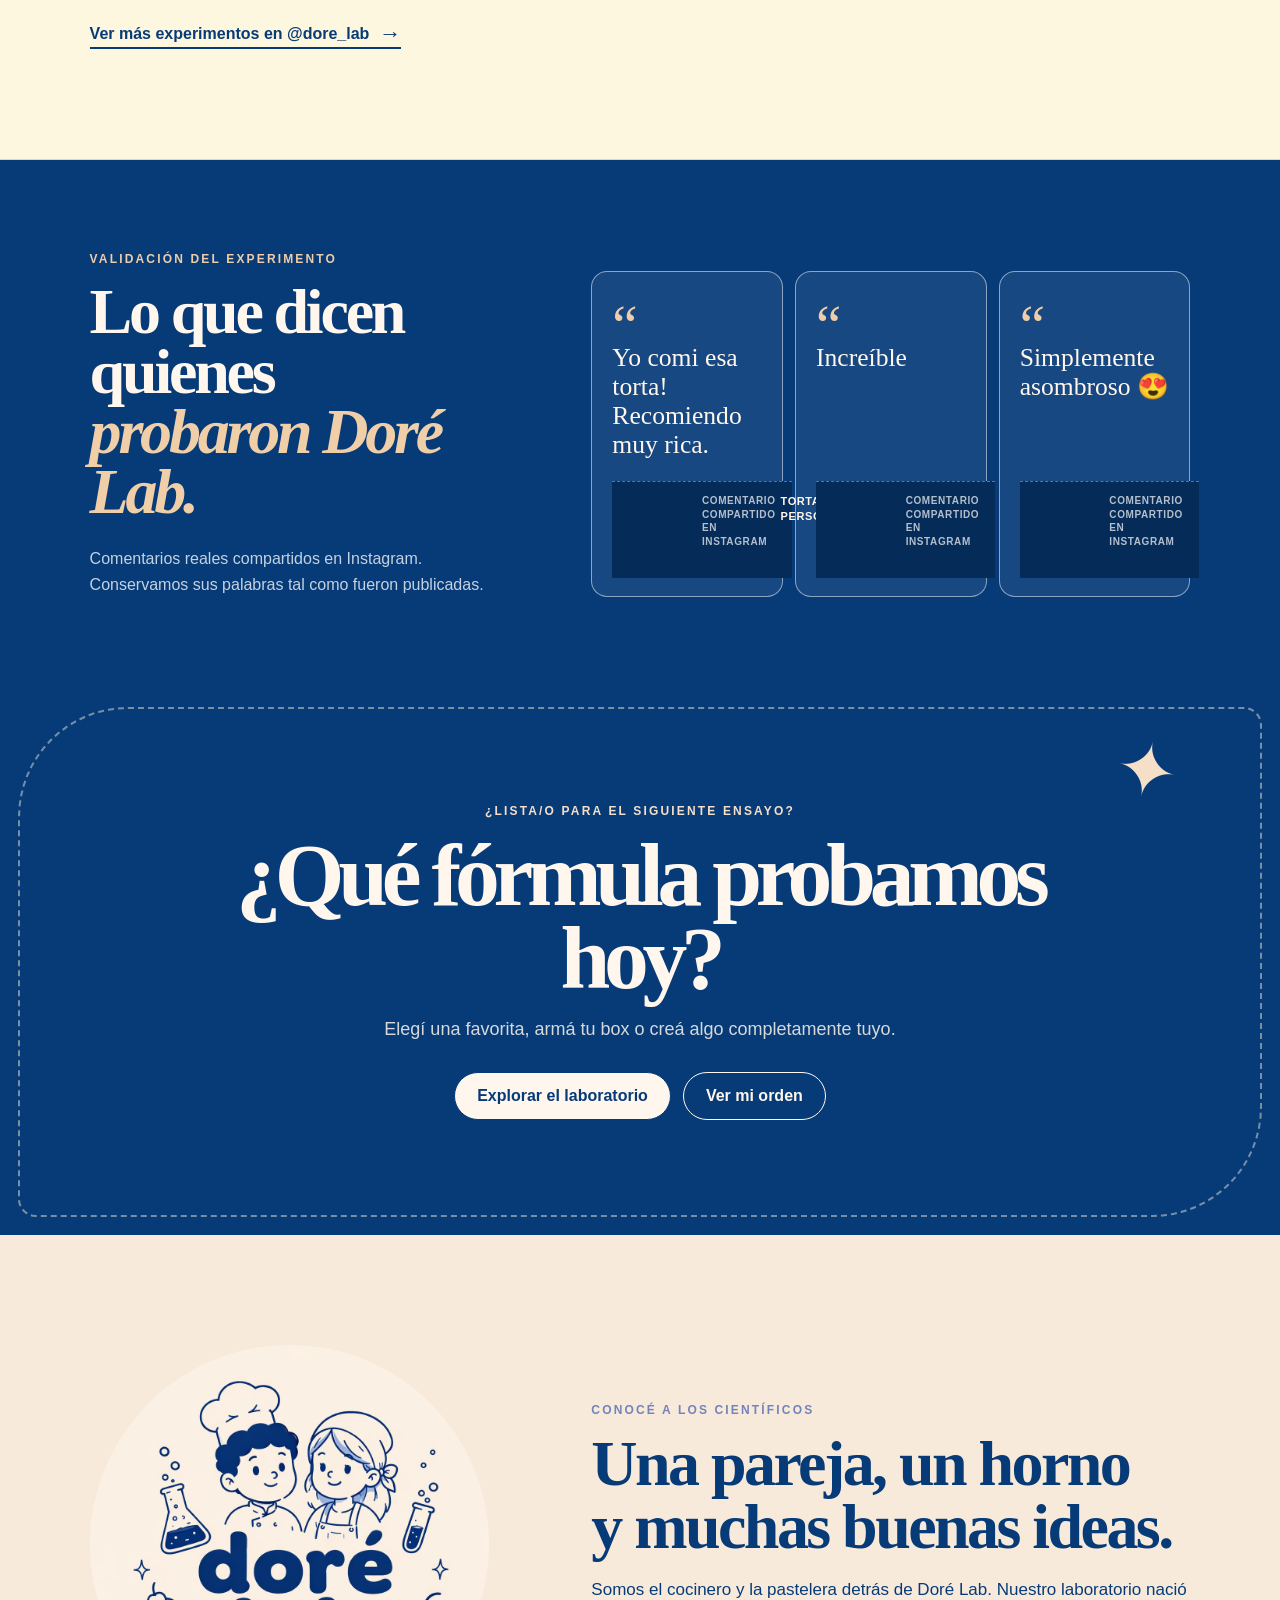
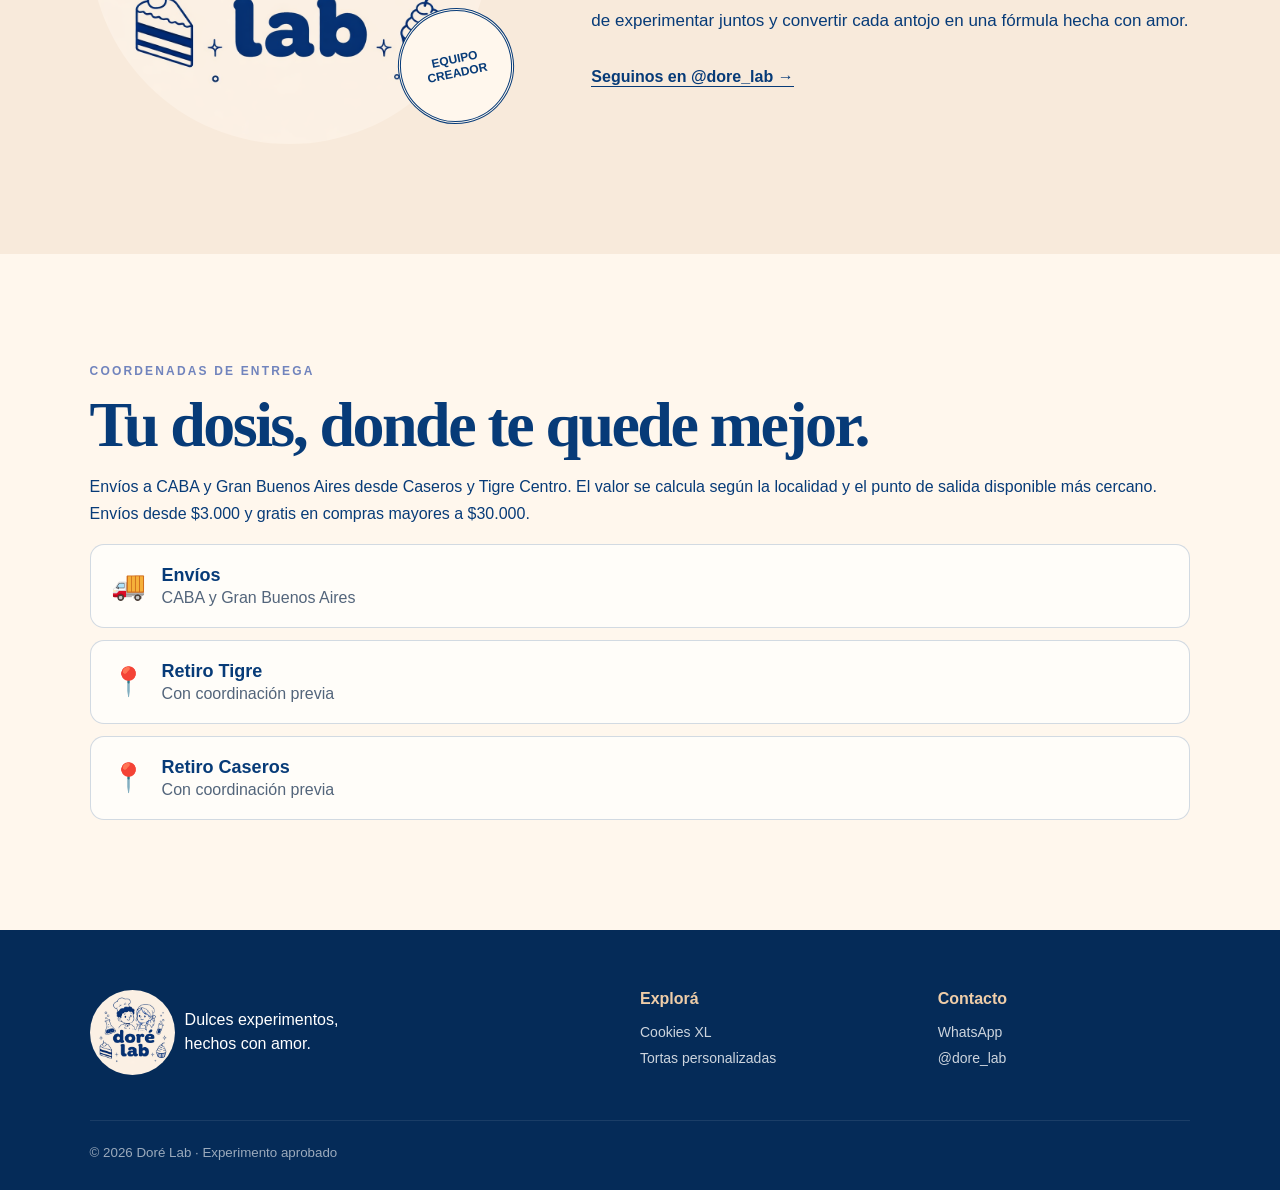
==== commit f01b99e0: "Add files via upload" ====
--- a/index.html
+++ b/index.html
@@ -9,7 +9,9 @@
   <link rel="icon" href="data:,">
   <link rel="stylesheet" href="styles.css">
   <link rel="stylesheet" href="v2.css">
-  <script src="app.js" defer></script>
+  <script src="public-prices.js" defer></script>
+  <script src="app.js" defer></script>
+  <script src="shop-experience.js" defer></script>
   <script src="novedades.js" defer></script>
 </head>
 <body class="page-home">
@@ -130,7 +132,8 @@
         <div class="box-options">
           <button type="button" data-open-box="box3"><span>BOX X3 MIXTA</span><b>Desde $13.500</b><small>3 cookies a elección</small></button>
           <button type="button" data-open-box="box6"><span>BOX X6 MIXTA</span><b>Desde $27.000</b><small>6 cookies a elección</small></button>
-          <button type="button" data-open-box="box6p"><span>BOX X6 PREMIUM</span><b>Desde $30.000</b><small>6 premium o signature</small></button>
+          <button type="button" data-open-box="box6p"><span>BOX X6 PREMIUM</span><b>Desde $30.000</b><small>6 premium o signature</small></button>
+          <button type="button" data-open-box="box12"><span>BOX X12 MIXTA</span><b>Precio según cookies elegidas</b><small>12 sabores a elección · sin descuento no validado</small></button>
         </div>
       </div>
     </section>
@@ -315,7 +318,8 @@
   <dialog class="product-modal" data-product-modal>
     <button class="modal-close" type="button" data-close-product aria-label="Cerrar">×</button>
     <div class="product-gallery">
-      <img data-detail-main src="" alt="">
+      <img data-detail-main src="" alt="">
+      <div class="product-gallery-thumbs" data-detail-thumbs aria-label="Más fotos del producto"></div>
       <div class="product-photo-note">
         <small>IMAGEN PRINCIPAL</small>
         <p>Fórmula presentada con fondo cremita Doré Lab.</p>
@@ -331,7 +335,7 @@
         <section><small>NIVEL DE ANTOJO</small><div class="flasks">▲ ▲ ▲ ▲ ▲</div></section>
       </div>
       <div class="dossier-result"><span>RESULTADO DEL ENSAYO</span><b>✓ APROBADO</b></div>
-      <div class="dossier-buy"><b data-detail-price></b><button class="button primary" type="button" data-detail-add>Agregar fórmula</button></div>
+      <div class="dossier-buy"><b data-detail-price></b><label class="product-quantity">Cantidad<input data-detail-quantity type="number" min="1" max="20" value="1" inputmode="numeric" aria-label="Cantidad de cookies"></label><button class="button primary" type="button" data-detail-add>Agregar fórmula</button></div>
     </div>
   </dialog>
 
@@ -341,7 +345,7 @@
     <h2 data-box-title>Armá tu box</h2>
     <div class="box-progress"><span data-box-progress></span><b data-box-count>0 / 3</b></div>
     <div class="flavor-picker" data-flavor-picker></div>
-    <div class="box-modal-foot"><div><small>TOTAL PROMO</small><b data-box-price></b></div><button class="button primary" type="button" data-add-box disabled>Agregar box</button></div>
+    <div class="box-modal-foot"><div><small>PRECIO DE SELECCIÓN</small><b data-box-price></b></div><button class="button primary" type="button" data-add-box disabled>Agregar box</button></div>
   </dialog>
 
   <dialog class="cake-modal" data-cake-modal>
--- a/styles.css
+++ b/styles.css
@@ -1,4 +1,4 @@
-﻿:root{--blue:#073b78;--blue2:#052b58;--cream:#fff7ed;--paper:#f8eadb;--peach:#efcda8;--gold:#d9993e;--choc:#4b281d;--white:#fffdf9;--line:rgba(7,59,120,.18);--shadow:0 24px 60px rgba(52,33,20,.13)}
+﻿:root{--blue:#073b78;--blue2:#052b58;--cream:#fff7ed;--paper:#f8eadb;--peach:#efcda8;--gold:#7184bd;--peri:#c6d0ff;--choc:#4b281d;--white:#fffdf9;--line:rgba(7,59,120,.18);--shadow:0 24px 60px rgba(52,33,20,.13)}
 *{box-sizing:border-box}html{scroll-behavior:smooth}body{margin:0;background:var(--cream);color:var(--blue);font-family:"Trebuchet MS",Arial,sans-serif}button,input,textarea,select{font:inherit}a{color:inherit;text-decoration:none}img{max-width:100%;display:block}.announcement{background:var(--blue);color:#fff;text-align:center;padding:9px 16px;font-size:13px;letter-spacing:.04em}.site-header{height:82px;display:flex;align-items:center;justify-content:space-between;padding:0 max(24px,5vw);position:sticky;top:0;z-index:30;background:rgba(255,247,237,.94);backdrop-filter:blur(14px);border-bottom:1px solid var(--line)}.brand{display:flex;align-items:center;gap:10px}.brand img{width:58px;height:58px;object-fit:cover;object-position:center 45%;border-radius:50%}.brand span{display:grid;line-height:1}.brand b{font-size:20px}.brand small{font-size:10px;letter-spacing:.12em;margin-top:5px}.site-header nav{display:flex;gap:30px;font-size:14px;font-weight:600}.site-header nav a{position:relative}.site-header nav a:after{content:"";position:absolute;left:0;right:100%;bottom:-6px;height:2px;background:var(--gold);transition:.2s}.site-header nav a:hover:after{right:0}.cart-button{border:0;background:var(--blue);color:#fff;border-radius:99px;padding:11px 14px 11px 20px;display:flex;gap:10px;align-items:center;cursor:pointer}.cart-button b{display:grid;place-items:center;background:var(--cream);color:var(--blue);width:25px;height:25px;border-radius:50%}.hero{min-height:760px;padding:70px max(24px,7vw) 90px;display:grid;grid-template-columns:.9fr 1.1fr;gap:6vw;align-items:center;overflow:hidden;background:radial-gradient(circle at 72% 22%,#f3d4af 0 12%,transparent 37%),linear-gradient(120deg,var(--cream),#faead7)}.eyebrow{text-transform:uppercase;letter-spacing:.18em;font-weight:700;font-size:12px;color:var(--gold);margin:0 0 16px}.hero h1,.section h2,.cake-modal h2{font-family:Georgia,"Times New Roman",serif;font-size:clamp(48px,6vw,86px);line-height:.98;letter-spacing:-.04em;margin:0}.hero h1 em,.cakes-section h2 em{font-weight:600;color:var(--choc)}.hero-text{font-size:18px;line-height:1.7;max-width:590px;margin:28px 0}.hero-actions{display:flex;gap:12px;flex-wrap:wrap}.button{border:1px solid var(--blue);border-radius:99px;padding:14px 22px;font-weight:700;display:inline-flex;align-items:center;justify-content:center;cursor:pointer;transition:transform .2s,box-shadow .2s,background .2s}.button:hover{transform:translateY(-2px);box-shadow:0 10px 22px rgba(7,59,120,.15)}.primary{background:var(--blue);color:white}.secondary{background:transparent}.proof{display:flex;gap:22px;font-size:13px;margin-top:26px;font-weight:600}.hero-visual{position:relative;display:grid;place-items:center}.specimen-card{background:var(--white);border:1px solid var(--blue);padding:15px 15px 18px;box-shadow:var(--shadow);transform:rotate(2deg);width:min(560px,100%);position:relative}.specimen-card:before{content:"";position:absolute;inset:8px;border:1px dashed var(--line);pointer-events:none}.specimen-card img{aspect-ratio:4/3;width:100%;object-fit:cover;object-position:center 47%;filter:saturate(.92)}.stamp{position:absolute;right:-20px;top:-32px;width:95px;height:95px;border:3px double var(--blue);background:var(--paper);border-radius:50%;z-index:2;display:grid;place-items:center;text-align:center;font-weight:800;font-size:12px;transform:rotate(10deg)}.specimen-caption{display:flex;justify-content:space-between;padding:16px 8px 0;font-size:12px}.float-badge{position:absolute;left:-30px;bottom:50px;background:var(--gold);color:var(--blue2);width:130px;height:130px;border-radius:48% 52% 55% 45%;display:grid;place-content:center;text-align:center;transform:rotate(-9deg);font-size:16px}.section{padding:110px max(24px,7vw)}.section-heading{display:flex;align-items:end;justify-content:space-between;margin-bottom:42px}.section-heading h2{font-size:clamp(48px,5vw,72px)}.section-heading>p{max-width:410px;line-height:1.6}.product-grid{display:grid;grid-template-columns:repeat(4,1fr);gap:20px}.product-card{background:var(--white);border:1px solid var(--line);border-radius:18px;overflow:hidden;transition:.25s;position:relative}.product-card:hover{transform:translateY(-6px);box-shadow:var(--shadow)}.product-image{position:relative;aspect-ratio:4/4.25;overflow:hidden;background:var(--paper)}.product-image img{width:100%;height:100%;object-fit:cover;transition:.35s}.product-card:hover img{transform:scale(1.035)}.product-code{position:absolute;top:12px;left:12px;background:var(--cream);border:1px solid var(--blue);border-radius:5px;padding:5px 8px;font-size:10px;font-weight:800;letter-spacing:.08em}.product-info{padding:20px}.product-info h3{font-family:Georgia,"Times New Roman",serif;font-size:25px;margin:0 0 8px}.product-info p{font-size:13px;line-height:1.5;min-height:40px;color:#53657b}.product-bottom{display:flex;align-items:center;justify-content:space-between;margin-top:18px}.product-bottom b{font-size:20px}.add-button{border:0;width:42px;height:42px;border-radius:50%;background:var(--blue);color:white;font-size:25px;cursor:pointer}.lab-strip{background:var(--blue);color:#fff;padding:45px max(24px,7vw);display:grid;grid-template-columns:repeat(4,1fr);gap:30px}.lab-strip>div{display:grid;grid-template-columns:auto 1fr;column-gap:14px}.lab-strip span{grid-row:1/3;color:var(--peach);font-family:Georgia,"Times New Roman",serif;font-size:34px}.lab-strip b{font-size:17px}.lab-strip small{opacity:.7;margin-top:4px}.cakes-section{display:grid;grid-template-columns:.72fr 1.28fr;gap:7vw;align-items:center}.cake-intro{position:sticky;top:130px;align-self:start}.cake-intro h2{font-size:clamp(46px,5vw,74px)}.cake-intro>p:not(.eyebrow){line-height:1.7;margin:28px 0}.cake-gallery{display:grid;grid-template-columns:1fr 1fr;gap:14px}.cake-gallery img{width:100%;aspect-ratio:3/4;object-fit:cover;object-position:center 33%;border-radius:12px;border:1px solid var(--line)}.cake-gallery img:nth-child(even){transform:translateY(48px)}.story{background:var(--paper);display:grid;grid-template-columns:.8fr 1.2fr;gap:8vw;align-items:center}.story-logo{max-width:510px;justify-self:center;position:relative}.story-logo:after{content:"EQUIPO CREADOR";position:absolute;bottom:20px;right:-25px;border:3px double var(--blue);border-radius:50%;width:110px;height:110px;display:grid;place-items:center;text-align:center;font-weight:800;font-size:12px;transform:rotate(-12deg);background:var(--cream)}.story-logo img{border-radius:50%}.story h2,.delivery h2{font-size:clamp(42px,5vw,68px)}.story-copy>p:not(.eyebrow){line-height:1.8;font-size:17px;max-width:650px}.text-link{font-weight:700;border-bottom:1px solid;margin-top:14px;display:inline-block}.delivery{display:grid;grid-template-columns:1fr 1.2fr;gap:7vw;align-items:center}.delivery-copy>p:last-child{line-height:1.7}.delivery-cards{display:grid;gap:12px}.delivery-cards article{background:var(--white);border:1px solid var(--line);border-radius:14px;padding:20px;display:flex;gap:16px;align-items:center}.delivery-cards article>span{font-size:28px}.delivery-cards b{font-size:18px}.delivery-cards p{margin:3px 0 0;color:#53657b}footer{background:var(--blue2);color:white;padding:60px max(24px,7vw) 30px;display:grid;grid-template-columns:2fr 1fr 1fr;gap:45px}footer>div{display:flex;flex-direction:column;gap:10px}footer>div>b{color:var(--peach);margin-bottom:6px}.footer-brand{display:grid;grid-template-columns:85px 1fr;align-items:center}.footer-brand img{width:85px;border-radius:50%}.footer-brand p{line-height:1.5}footer a{opacity:.8;font-size:14px}footer small{grid-column:1/-1;border-top:1px solid rgba(255,255,255,.15);padding-top:24px;opacity:.6}.drawer{position:fixed;right:0;top:0;bottom:0;width:min(460px,100%);background:var(--cream);z-index:60;transform:translateX(105%);transition:.3s;display:flex;flex-direction:column;box-shadow:-20px 0 50px rgba(0,0,0,.15)}.drawer.open{transform:none}.overlay{position:fixed;inset:0;background:rgba(4,28,57,.42);z-index:50;opacity:0;pointer-events:none;transition:.3s}.overlay.open{opacity:1;pointer-events:auto}.drawer-head{display:flex;justify-content:space-between;align-items:start;padding:28px;border-bottom:1px solid var(--line)}.drawer-head small{letter-spacing:.15em}.drawer-head h2{font-family:Georgia,"Times New Roman",serif;font-size:40px;margin:4px 0 0}.drawer-head button,.modal-close{border:0;background:none;font-size:34px;color:var(--blue);cursor:pointer}.cart-items{padding:10px 28px;overflow:auto;flex:1}.cart-item{display:grid;grid-template-columns:65px 1fr auto;gap:13px;align-items:center;border-bottom:1px solid var(--line);padding:14px 0}.cart-item img{width:65px;height:65px;border-radius:8px;object-fit:cover}.cart-item h4{margin:0 0 5px}.cart-item small{color:#617085}.qty{display:flex;align-items:center;gap:8px}.qty button{border:1px solid var(--line);background:transparent;border-radius:50%;width:25px;height:25px;color:var(--blue);cursor:pointer}.cart-empty{margin:auto;text-align:center;display:grid;gap:8px}.cart-empty span{font-size:50px}.cart-empty p{margin:0;color:#617085}.cart-footer{padding:20px 28px 28px;border-top:1px solid var(--line);display:grid;gap:14px}.cart-total{display:flex;justify-content:space-between;font-size:22px}.cart-footer label,.cake-modal label{font-size:12px;font-weight:700;display:grid;gap:6px}.cart-footer select,.cake-modal input,.cake-modal textarea{width:100%;border:1px solid var(--line);border-radius:10px;padding:12px;background:#fff;color:var(--blue)}.whatsapp{background:#1f9d5a;color:white;border-color:#1f9d5a}.cart-footer>small{text-align:center;color:#617085}.cake-modal{border:0;border-radius:20px;background:var(--cream);color:var(--blue);padding:36px;width:min(580px,calc(100% - 30px));box-shadow:var(--shadow)}.cake-modal::backdrop{background:rgba(4,28,57,.5)}.cake-modal h2{font-size:50px}.cake-modal>p:not(.eyebrow){line-height:1.6}.cake-modal form{display:grid;grid-template-columns:1fr 1fr;gap:14px;margin-top:24px}.cake-modal label:nth-child(4),.cake-modal button{grid-column:1/-1}.modal-close{position:absolute;right:18px;top:12px}.whatsapp-float{position:fixed;right:22px;bottom:22px;width:58px;height:58px;border-radius:50%;display:grid;place-items:center;background:#1f9d5a;color:white;font-size:27px;z-index:25;box-shadow:0 12px 26px rgba(0,0,0,.22)}
 @media(max-width:1050px){.site-header nav{display:none}.hero{grid-template-columns:1fr 1fr}.product-grid{grid-template-columns:repeat(3,1fr)}.cakes-section{grid-template-columns:1fr}.cake-intro{position:static}.lab-strip{grid-template-columns:1fr 1fr}.story{grid-template-columns:1fr 1fr}}
 @media(max-width:720px){.announcement{font-size:11px}.site-header{height:70px;padding:0 16px}.brand img{width:48px;height:48px}.brand small{display:none}.cart-button span{display:none}.hero{min-height:auto;padding:58px 20px 70px;grid-template-columns:1fr;gap:65px}.hero h1{font-size:52px}.hero-text{font-size:16px}.proof{display:grid;gap:8px}.float-badge{left:0;bottom:-35px;width:105px;height:105px;font-size:13px}.stamp{right:-5px}.section{padding:78px 20px}.section-heading{display:block}.section-heading>p{margin-top:16px}.product-grid{grid-template-columns:1fr 1fr;gap:12px}.product-info{padding:14px}.product-info h3{font-size:20px}.product-info p{display:none}.product-bottom{margin-top:12px}.product-bottom b{font-size:16px}.lab-strip{grid-template-columns:1fr;padding:38px 24px}.cake-gallery{gap:8px}.cake-gallery img{border-radius:7px}.story,.delivery{grid-template-columns:1fr;gap:45px}.story-logo{max-width:330px}.story-logo:after{width:88px;height:88px;right:-5px}.delivery{padding-top:75px}footer{grid-template-columns:1fr 1fr}.footer-brand{grid-column:1/-1}.cake-modal{padding:28px 20px}.cake-modal form{grid-template-columns:1fr}.cake-modal label,.cake-modal label:nth-child(4),.cake-modal button{grid-column:1}.cake-modal h2{font-size:40px}}
--- a/v2.css
+++ b/v2.css
@@ -170,3 +170,47 @@
 @media(max-width:1050px){.dore-news-grid{grid-template-columns:repeat(3,minmax(0,1fr))}.dore-testimonial-grid{grid-template-columns:1fr 1fr 1fr}.dore-testimonials-inner{grid-template-columns:1fr;gap:32px}.dore-testimonials-heading>p:last-child{max-width:600px}}
 @media(max-width:760px){.dore-news-heading{grid-template-columns:1fr;gap:20px;margin-bottom:28px}.dore-news-heading-copy{grid-template-columns:1fr auto;align-items:center;gap:16px}.dore-news-stamp{width:86px;height:86px;font-size:8px}.dore-news-grid{grid-template-columns:repeat(2,minmax(0,1fr));gap:12px}.dore-news-card:first-child{grid-column:span 2}.dore-news-card-media{height:240px}.dore-news-card:first-child .dore-news-card-media{height:330px}.dore-news-card-body{padding:15px 14px 0}.dore-news-card-footer{padding:14px 14px 15px}.dore-news-card h3{font-size:23px}.dore-news-card-body p{font-size:12px}.dore-testimonials{padding:68px 20px}.dore-testimonial-grid{gap:10px}.dore-testimonial-card{min-height:220px;padding:18px 15px 15px}.dore-testimonial-card blockquote{font-size:22px}.dore-news-instagram-link{margin-top:26px}}
 @media(max-width:520px){.dore-news-heading-copy{display:flex;align-items:flex-start}.dore-news-stamp{flex:0 0 78px;width:78px;height:78px}.dore-news-grid{grid-template-columns:1fr}.dore-news-card:first-child{grid-column:auto}.dore-news-card-media,.dore-news-card:first-child .dore-news-card-media{height:300px}.dore-testimonial-grid{grid-template-columns:1fr}.dore-testimonial-card{min-height:0}.dore-testimonial-card blockquote{font-size:25px}}
+
+/* Dor� Lab 2.0: motion, category navigation and touch-first interactions. */
+.mobile-menu-toggle{display:none;width:44px;height:44px;border:1px solid var(--line);border-radius:50%;background:var(--cream);color:var(--blue);align-items:center;justify-content:center;flex-direction:column;gap:5px;cursor:pointer}
+.mobile-menu-toggle span{display:block;width:17px;height:2px;background:currentColor;border-radius:2px;transition:transform .2s,opacity .2s}
+.cookie-category-nav{position:sticky;top:82px;z-index:22;display:flex;gap:9px;overflow-x:auto;padding:14px max(24px,7vw);margin:0 calc(max(24px,7vw)*-1) 34px;background:rgba(255,250,240,.96);border-top:1px solid var(--line);border-bottom:1px solid var(--line);backdrop-filter:blur(12px);scrollbar-width:none}
+.cookie-category-nav::-webkit-scrollbar{display:none}
+.cookie-category-nav button{flex:0 0 auto;border:1px solid rgba(7,59,120,.24);border-radius:99px;background:#fffdf8;color:var(--blue);padding:10px 17px;font-weight:800;font-size:12px;cursor:pointer;transition:background .2s,color .2s,transform .2s}
+.cookie-category-nav button:hover{transform:translateY(-2px)}
+.cookie-category-nav button[aria-pressed=true]{background:var(--blue);border-color:var(--blue);color:white;box-shadow:0 4px 0 rgba(7,59,120,.16)}
+.is-filter-hidden{display:none!important}
+.product-grid.is-filtering{opacity:.48;transform:translateY(5px)}
+.product-grid{transition:opacity .18s ease,transform .18s ease}
+.product-card{transform:translateY(0);transition:transform .28s cubic-bezier(.2,.75,.25,1),box-shadow .28s,border-color .28s}
+.product-card:hover,.product-card:focus-within{transform:translateY(-5px);border-color:rgba(7,59,120,.38);box-shadow:0 15px 30px rgba(7,59,120,.12)}
+.product-card:active{transform:scale(.99)}
+.add-button{transition:transform .2s,background .2s,box-shadow .2s}
+.add-button:hover,.add-button:focus-visible{transform:scale(1.08);box-shadow:0 0 0 5px var(--peri)}
+.add-button:active{transform:scale(.93)}
+.scroll-reveal{opacity:0;transform:translateY(18px);transition:opacity .55s ease,transform .55s cubic-bezier(.2,.75,.25,1)}
+.scroll-reveal.is-visible{opacity:1;transform:none}
+.product-grid .product-card:nth-child(4n+2){transition-delay:45ms}.product-grid .product-card:nth-child(4n+3){transition-delay:90ms}.product-grid .product-card:nth-child(4n+4){transition-delay:135ms}
+.product-gallery-thumbs{display:flex;gap:9px;overflow-x:auto;padding:2px 0}
+.product-gallery-thumbs button{flex:0 0 72px;width:72px;height:72px;padding:3px;border:1px solid var(--line);border-radius:9px;background:var(--cream);cursor:pointer;transition:border-color .18s,transform .18s}
+.product-gallery-thumbs button.is-current{border:2px solid var(--blue);transform:translateY(-2px)}
+.product-gallery-thumbs img{width:100%;height:100%;object-fit:cover;border-radius:6px}
+.product-quantity{display:grid;gap:5px;font-size:10px;font-weight:800;color:var(--blue)}
+.product-quantity input{width:70px;border:1px solid var(--line);border-radius:8px;padding:9px;background:white;color:var(--blue)}
+.dossier-buy{gap:13px;flex-wrap:wrap}
+.box-visual{--box-columns:3;display:grid;grid-template-columns:repeat(var(--box-columns),minmax(0,1fr));gap:7px;padding:13px;margin:16px 0 4px;border:1px solid var(--line);border-radius:14px;background:#f1f3ff}
+.box-slot{position:relative;display:grid;place-items:center;overflow:hidden;aspect-ratio:1;border-radius:10px}
+.box-slot.is-empty{border:1px dashed rgba(7,59,120,.3);background:#fffdf8;color:#8291b7;font-size:11px}
+.box-slot.is-filled{background:#e7e9ff;animation:box-slot-in .26s cubic-bezier(.18,.8,.24,1) both}
+.box-slot.is-filled img{width:100%;height:100%;object-fit:cover}
+.box-slot.is-filled span{position:absolute;left:4px;right:4px;bottom:4px;overflow:hidden;text-overflow:ellipsis;white-space:nowrap;border-radius:5px;padding:3px 5px;background:#fffdf1eF;color:var(--blue);font-size:8px;font-weight:800;text-align:center}
+@keyframes box-slot-in{from{opacity:.25;transform:scale(.9)}to{opacity:1;transform:scale(1)}}
+.flavor-counter b{min-width:18px;text-align:center;animation:count-tick .18s ease-out}
+@keyframes count-tick{from{transform:scale(.75);opacity:.5}to{transform:scale(1);opacity:1}}
+.button:active,.qty button:active,.flavor-counter button:active{transform:scale(.95)}
+@media(max-width:1050px){.mobile-menu-toggle{display:flex;order:2}.site-header .header-actions{order:3}.site-header nav{position:absolute;top:100%;left:0;right:0;z-index:40;display:flex;flex-direction:column;gap:0;max-height:0;overflow:hidden;padding:0 22px;background:var(--cream);border-bottom:1px solid transparent;box-shadow:0 15px 24px transparent;visibility:hidden;transition:max-height .28s ease,padding .28s ease,border-color .2s,box-shadow .2s,visibility .2s}
+.site-header.is-mobile-menu-open nav{max-height:min(78vh,520px);padding:8px 22px 16px;border-color:var(--line);box-shadow:0 15px 24px rgba(7,59,120,.12);visibility:visible}
+.site-header nav a{padding:13px 5px;border-bottom:1px solid rgba(7,59,120,.1)}.site-header nav a:last-child{border-bottom:0}.site-header nav a:after{display:none}.mobile-menu-toggle[aria-expanded=true] span:first-child{transform:translateY(7px) rotate(45deg)}.mobile-menu-toggle[aria-expanded=true] span:nth-child(2){opacity:0}.mobile-menu-toggle[aria-expanded=true] span:last-child{transform:translateY(-7px) rotate(-45deg)}
+}
+@media(max-width:720px){.cookie-category-nav{top:70px;margin-left:-20px;margin-right:-20px;padding:11px 20px;margin-bottom:25px}.cookie-category-nav button{padding:10px 15px}.product-quantity{margin-right:auto}.product-gallery-thumbs button{flex-basis:62px;width:62px;height:62px}.box-visual{gap:5px;padding:9px}.box-slot.is-filled span{font-size:7px}}
+@media(prefers-reduced-motion:reduce){.scroll-reveal,.scroll-reveal.is-visible{opacity:1;transform:none;transition:none!important}.product-grid,.product-card,.product-card:hover,.button,.add-button,.cookie-category-nav button,.product-gallery-thumbs button,.box-slot,.flavor-counter b,.site-header nav,.mobile-menu-toggle span{animation:none!important;transition:none!important;transform:none!important;scroll-behavior:auto}}
